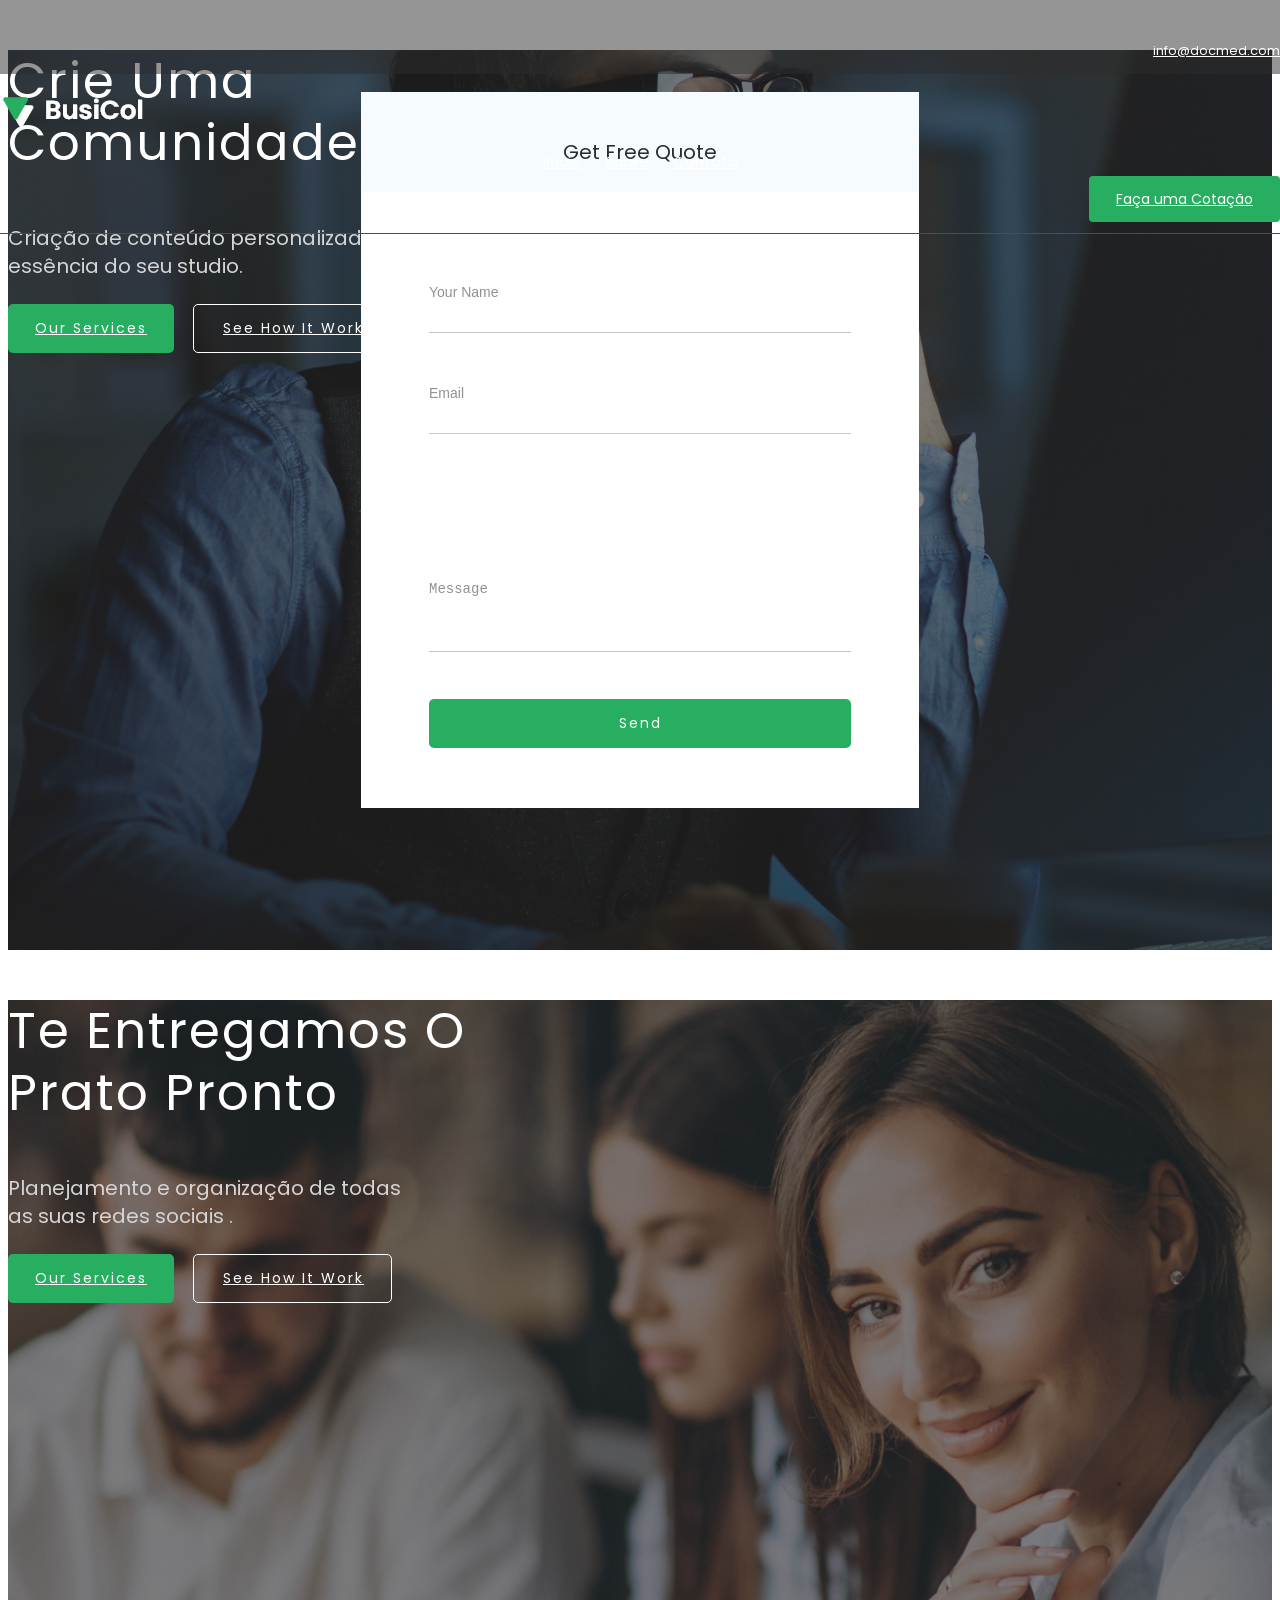
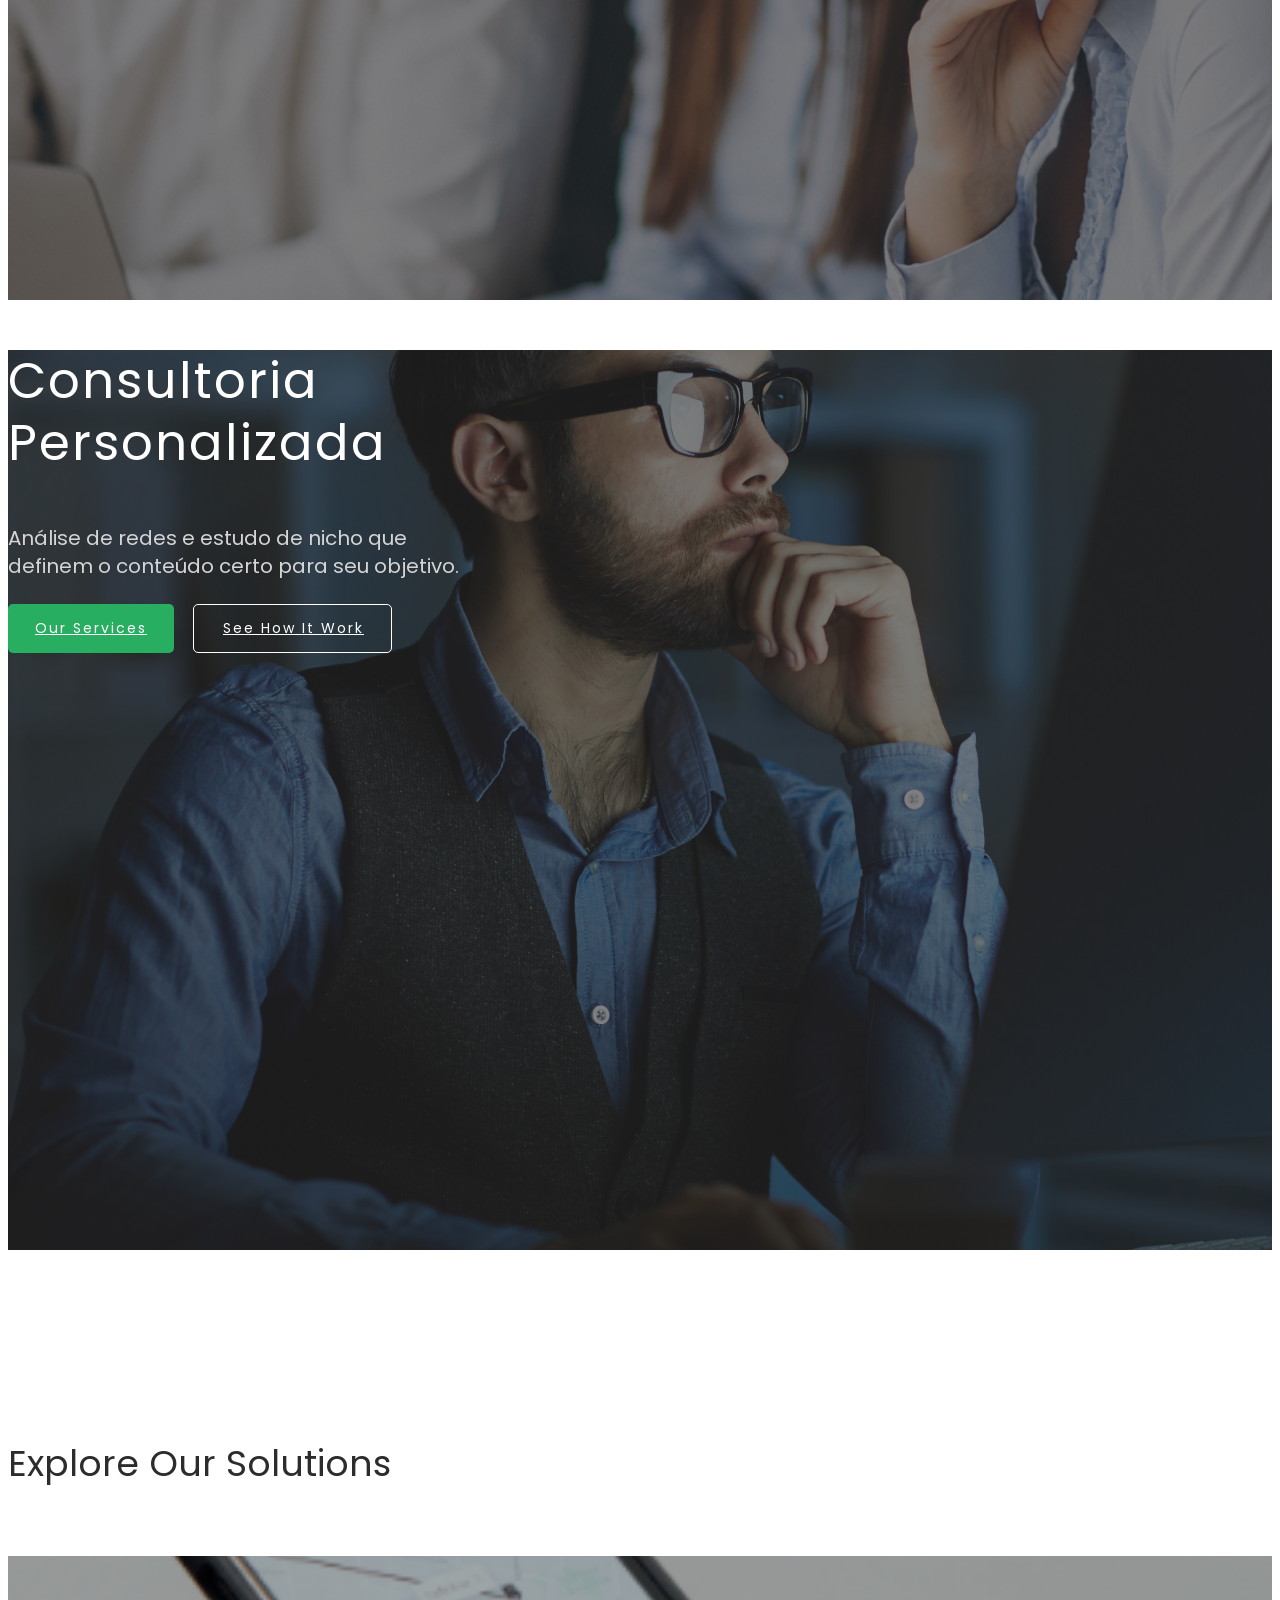
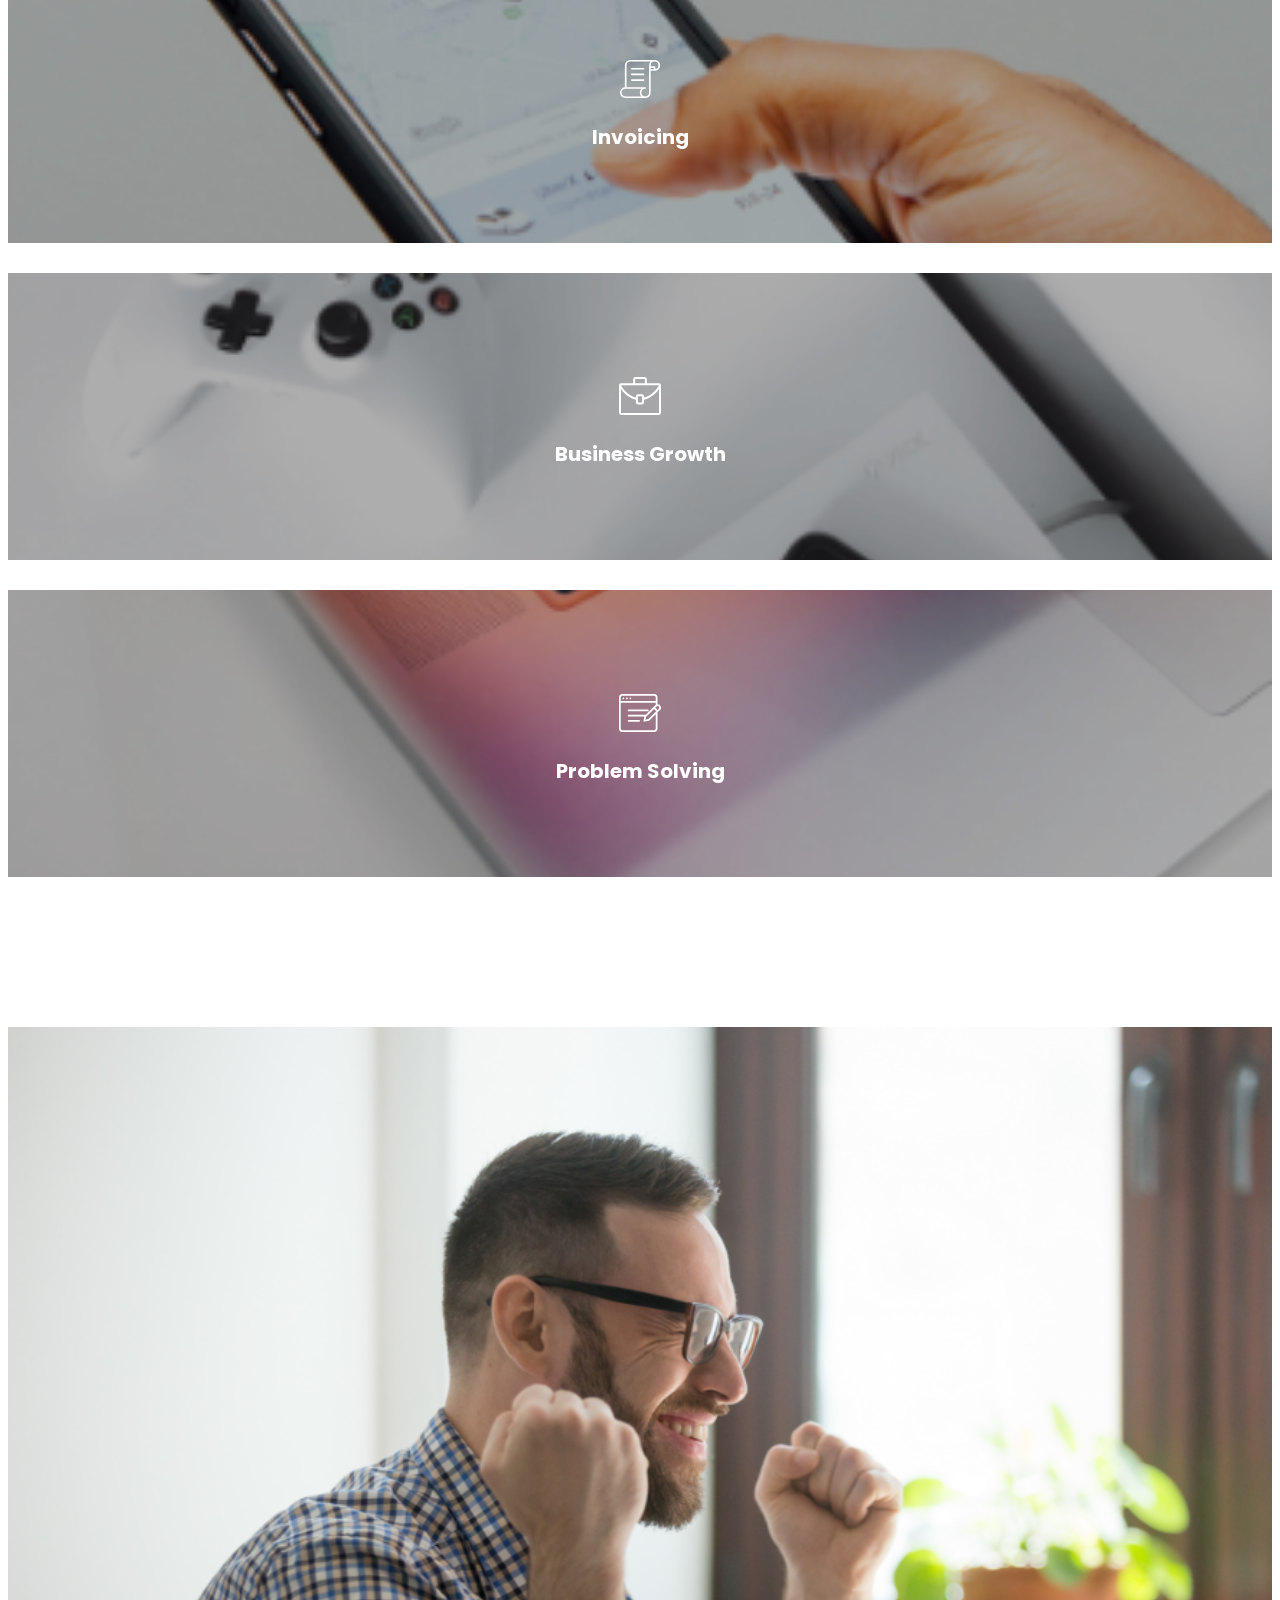
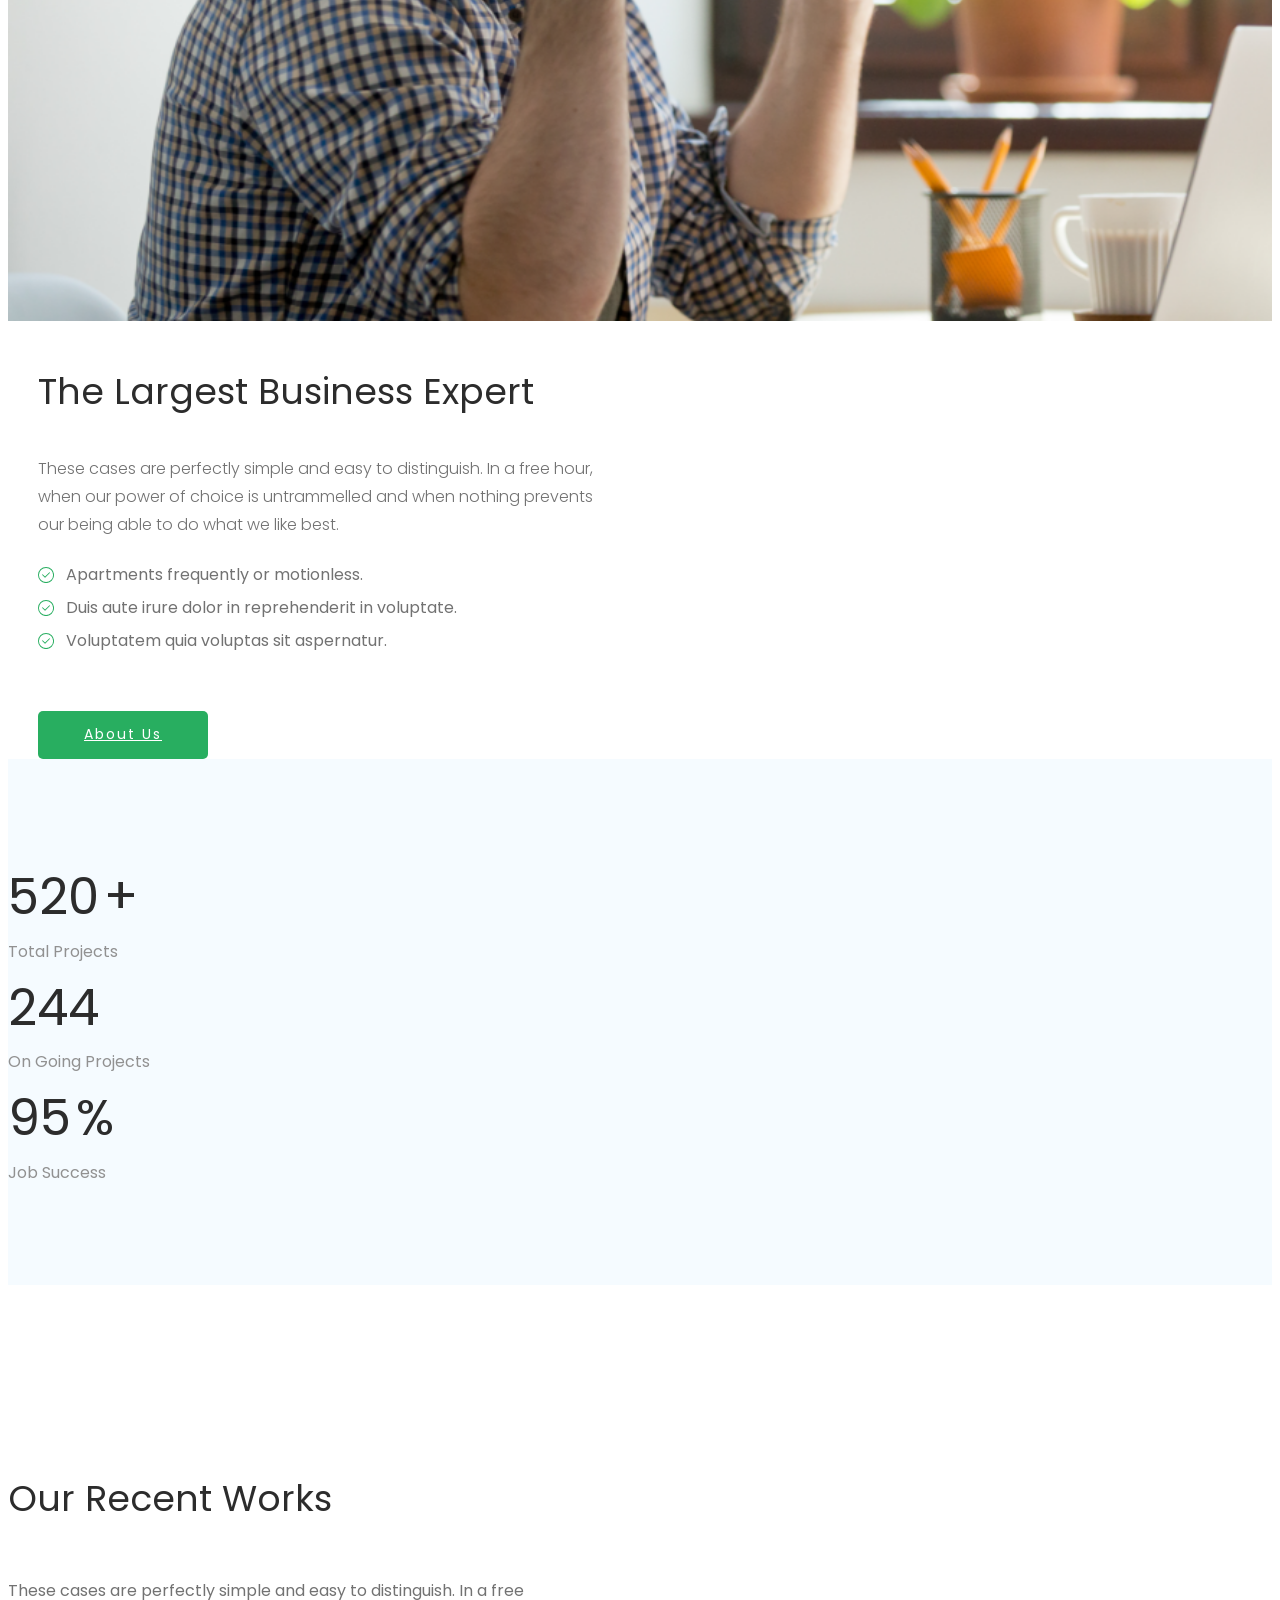
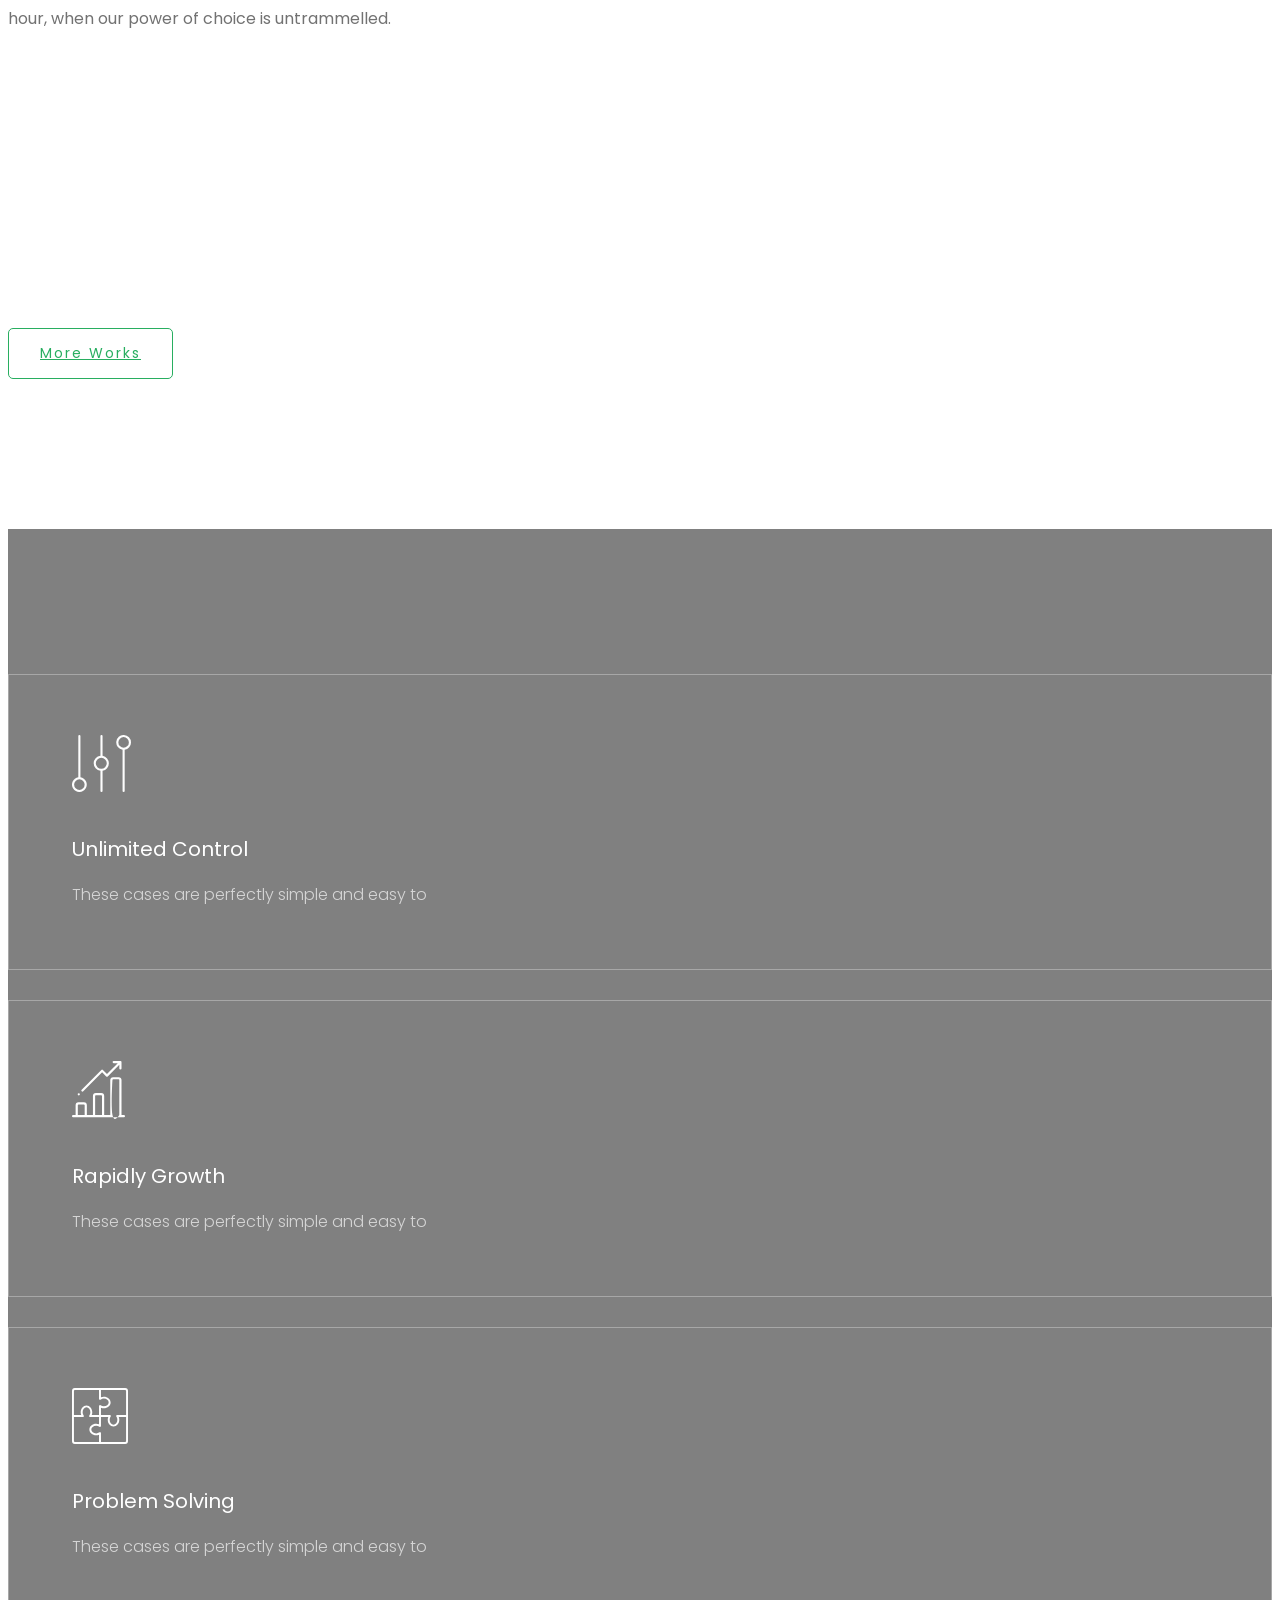
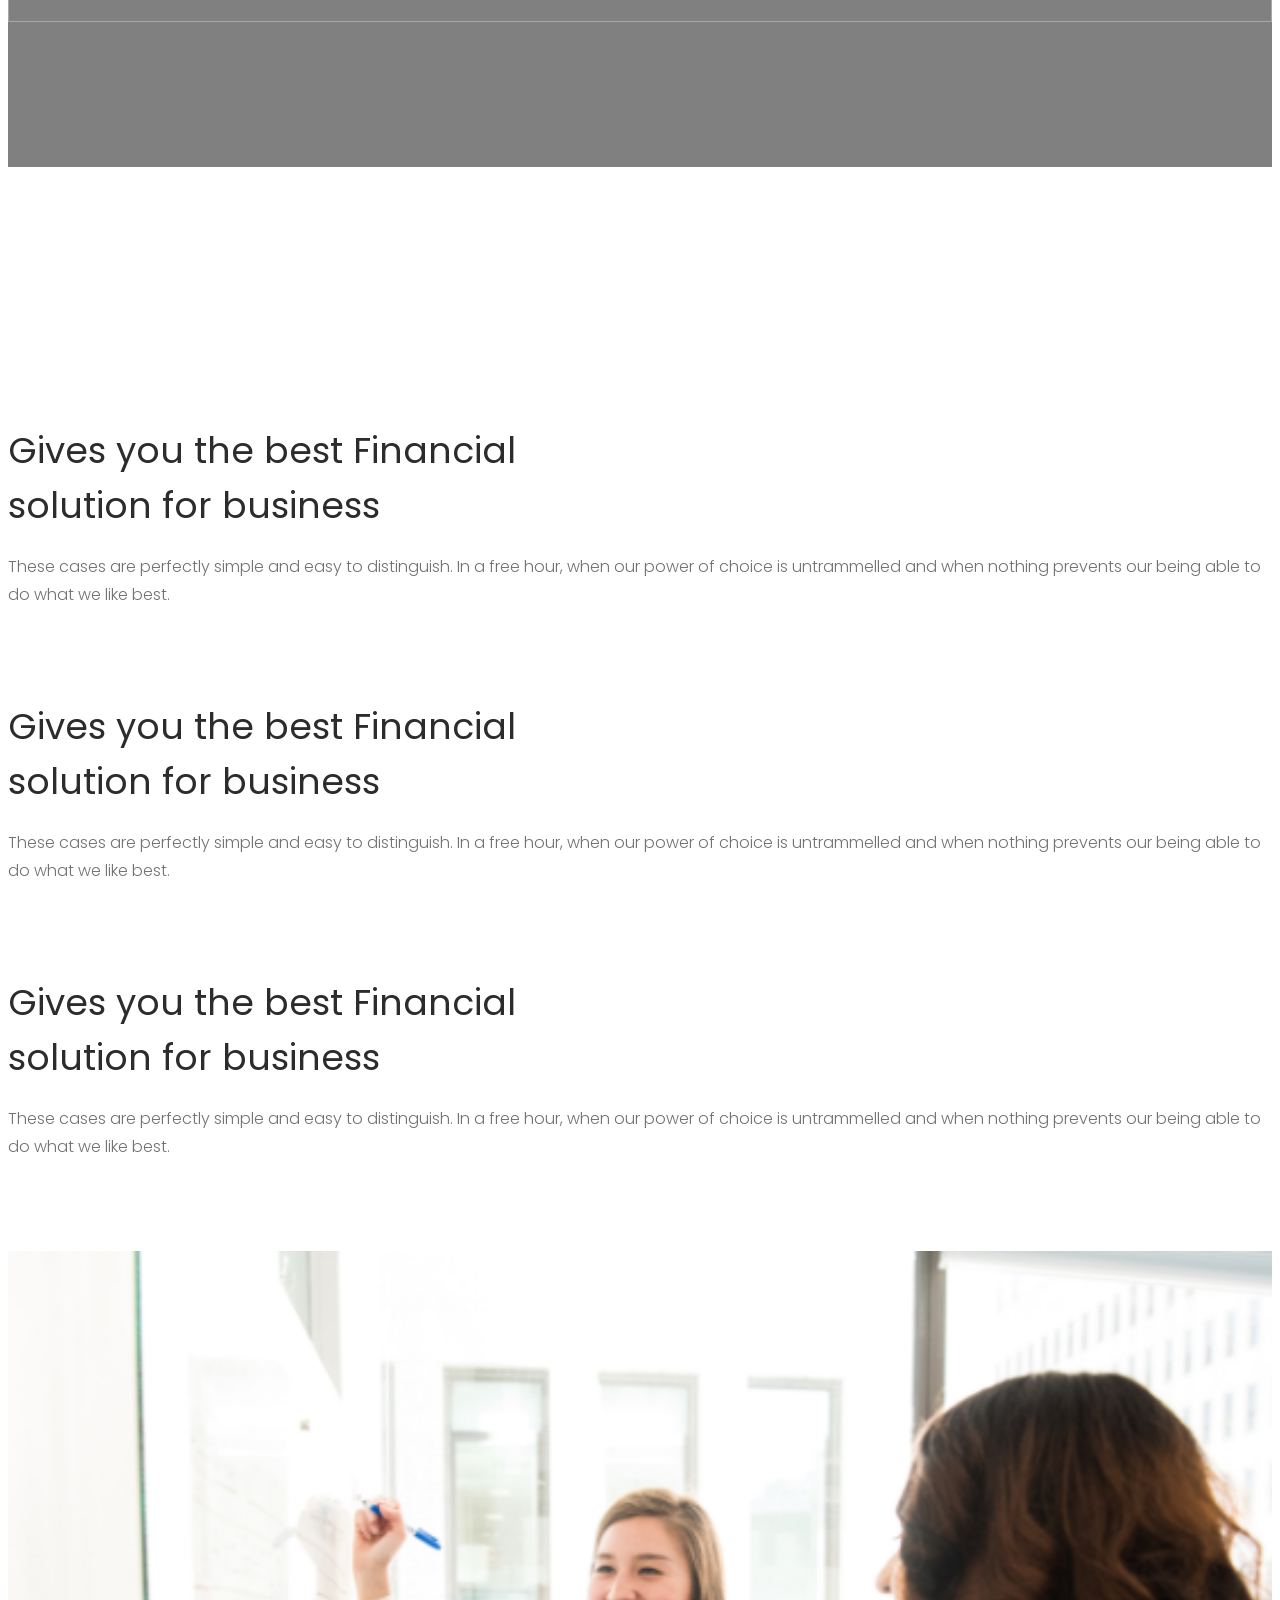
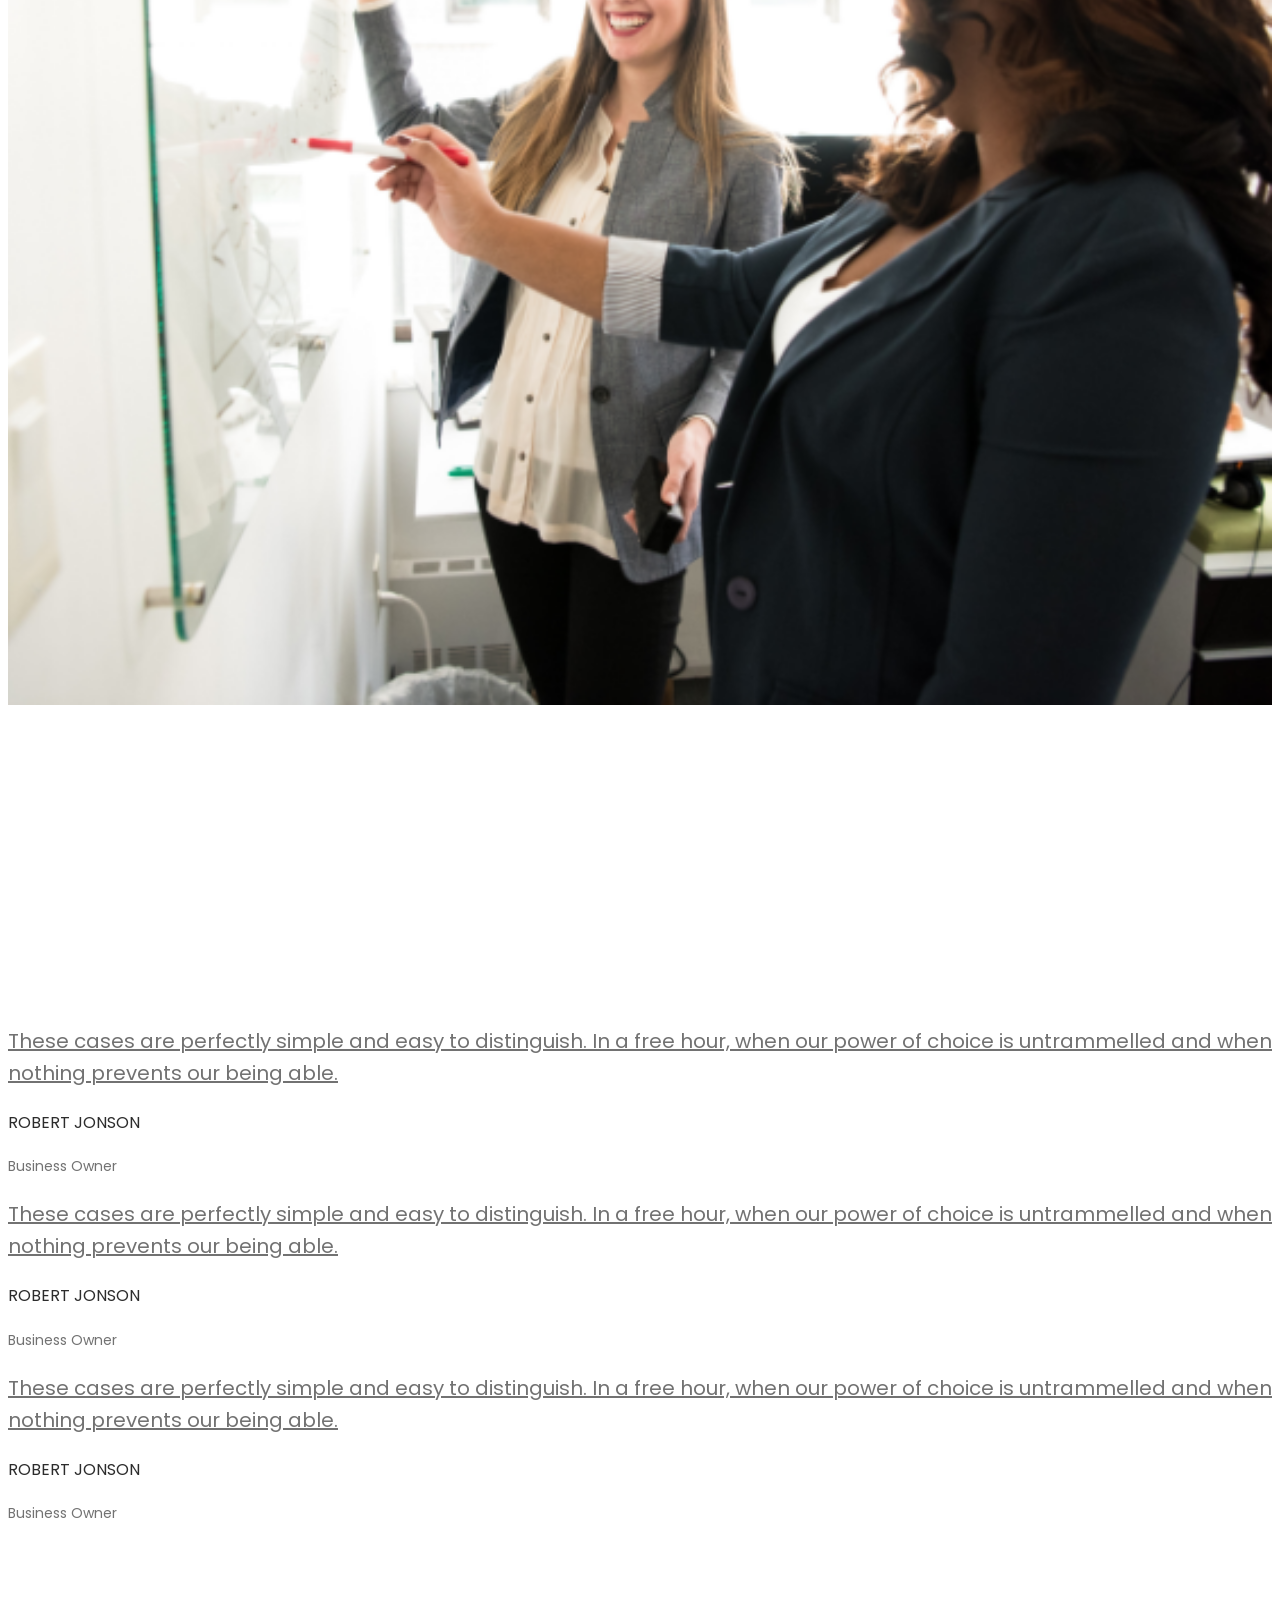
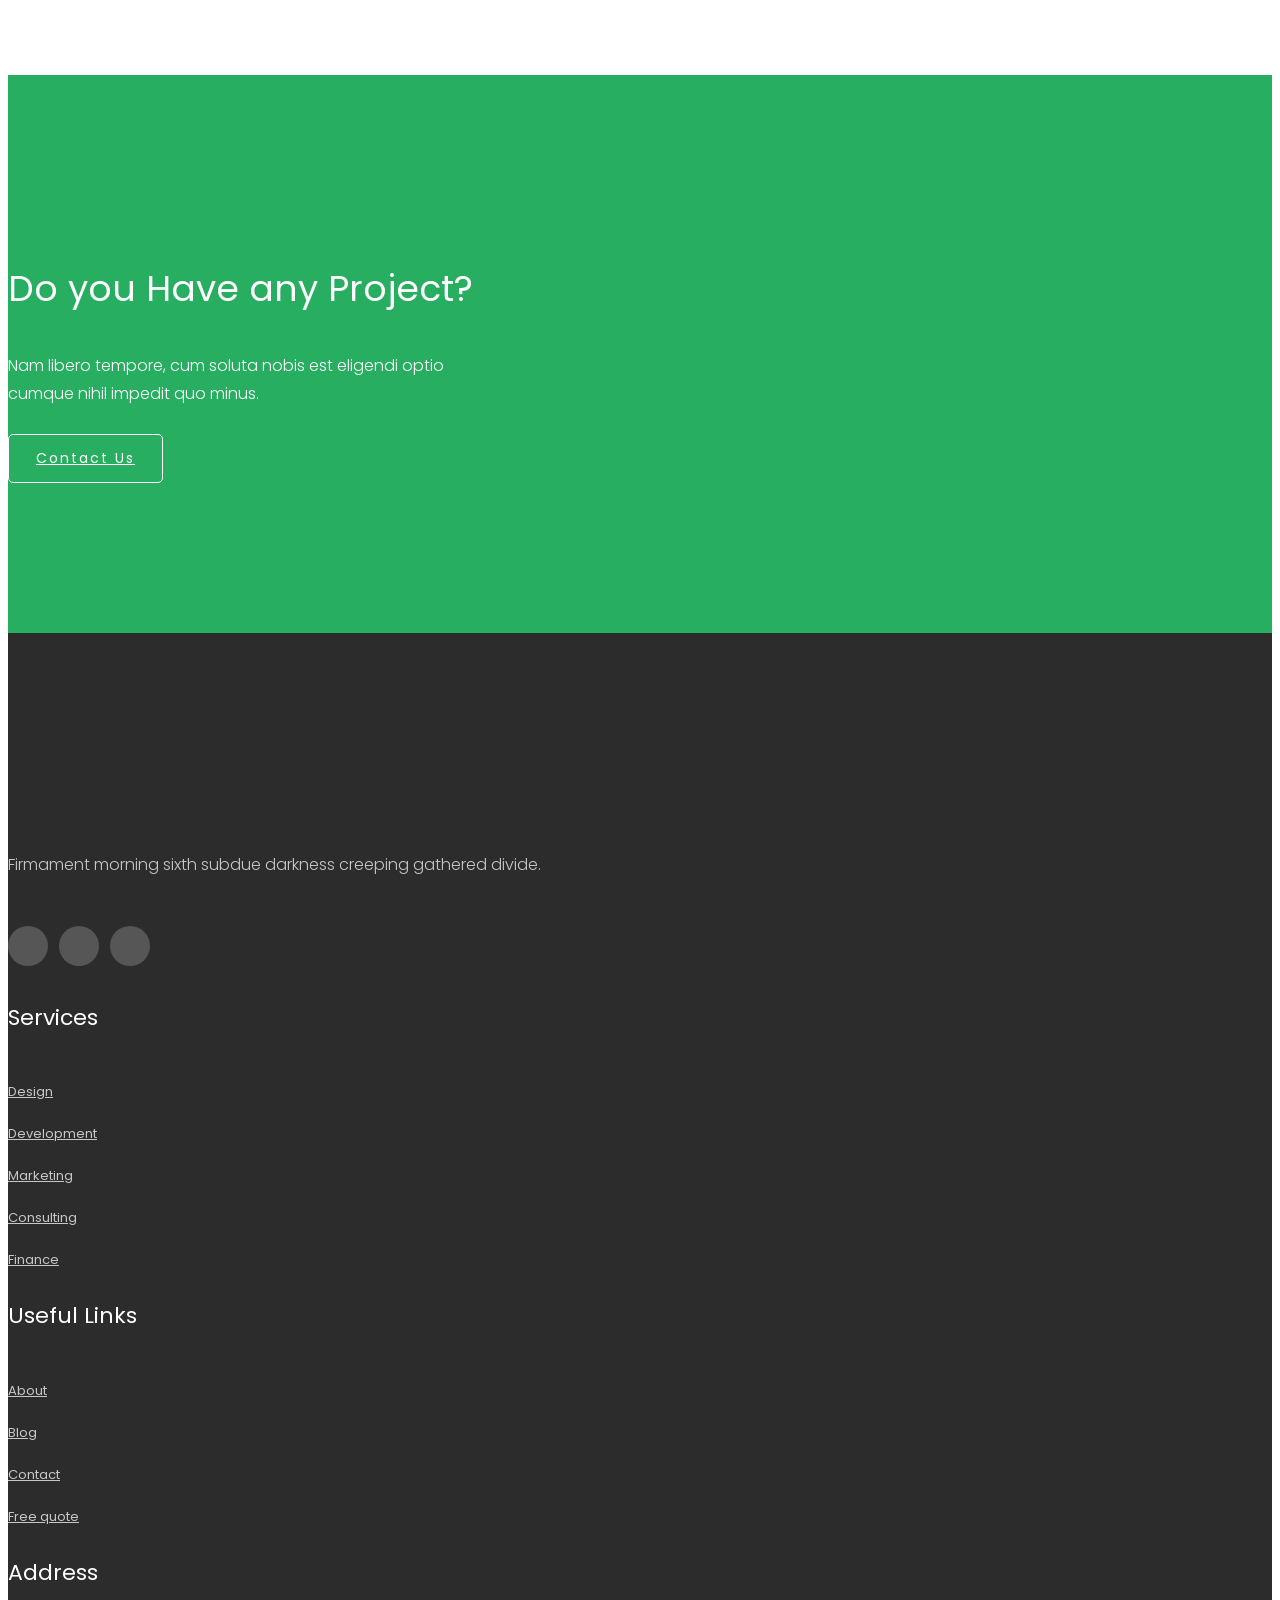
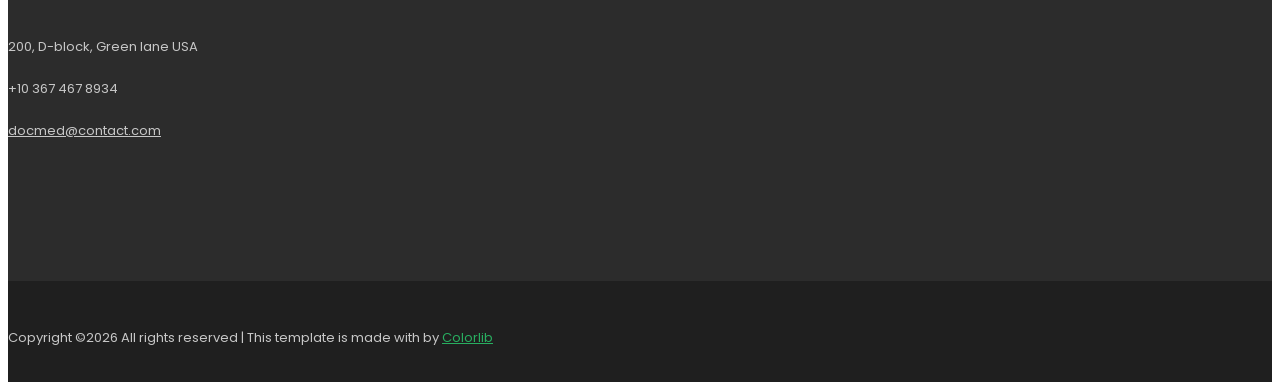
==== index.html @ 012963b3 "Add base template" ====
<!doctype html>
<html class="no-js" lang="zxx">

<head>
    <meta charset="utf-8">
    <meta http-equiv="x-ua-compatible" content="ie=edge">
    <title>Pan-A</title>
    <meta name="description" content="">
    <meta name="viewport" content="width=device-width, initial-scale=1">

    <!-- <link rel="manifest" href="site.webmanifest"> -->
    <link rel="shortcut icon" type="image/x-icon" href="img/favicon.png">
    <!-- Place favicon.ico in the root directory -->

    <!-- CSS here -->
    <link rel="stylesheet" href="css/bootstrap.min.css">
    <link rel="stylesheet" href="css/owl.carousel.min.css">
    <link rel="stylesheet" href="css/magnific-popup.css">
    <link rel="stylesheet" href="css/font-awesome.min.css">
    <link rel="stylesheet" href="css/themify-icons.css">
    <link rel="stylesheet" href="css/nice-select.css">
    <link rel="stylesheet" href="css/flaticon.css">
    <link rel="stylesheet" href="css/gijgo.css">
    <link rel="stylesheet" href="css/animate.css">
    <link rel="stylesheet" href="css/slick.css">
    <link rel="stylesheet" href="css/slicknav.css">
    <link rel="stylesheet" href="css/style.css">
    <!-- <link rel="stylesheet" href="css/responsive.css"> -->
</head>

<body>
    <!--[if lte IE 9]>
            <p class="browserupgrade">You are using an <strong>outdated</strong> browser. Please <a href="https://browsehappy.com/">upgrade your browser</a> to improve your experience and security.</p>
        <![endif]-->

    <!-- header-start -->
    <header>
        <div class="header-area ">
            <div class="header-top_area d-none d-lg-block">
                <div class="container">
                    <div class="row">
                        <div class="col-xl-6 col-md-6 ">
                            <div class="social_media_links">
                                <a href="#">
                                    <i class="fa fa-linkedin"></i>
                                </a>
                                <!--
                                <a href="#">
                                    <i class="fa fa-facebook"></i>
                                </a>
                                <a href="#">
                                    <i class="fa fa-google-plus"></i>
                                </a>
                                -->
                            </div>
                        </div>
                        <div class="col-xl-6 col-md-6">
                            <div class="short_contact_list">
                                <ul>
                                    <li><a href="#"> <i class="fa fa-envelope"></i> info@docmed.com</a></li>
                                    <!--<li><a href="#"> <i class="fa fa-phone"></i> 1601-609 6780</a></li>-->
                                </ul>
                            </div>
                        </div>
                    </div>
                </div>
            </div>
            <div id="sticky-header" class="main-header-area">
                <div class="container">
                    <div class="header_bottom_border">
                        <div class="row align-items-center">
                            <div class="col-xl-3 col-lg-2">
                                <div class="logo">
                                    <a href="index.html">
                                        <img src="img/logo.png" alt="">
                                    </a>
                                </div>
                            </div>
                            <div class="col-xl-6 col-lg-7">
                                <div class="main-menu  d-none d-lg-block">
                                    <nav>
                                        <ul id="navigation">
                                            <li><a class="active" href="index.html">Início</a></li>
                                            <!--<li><a href="about.html">about</a></li>-->
                                            <li><a href="#">Sobre <i class="ti-angle-down"></i></a>
                                                <ul class="submenu">
                                                    <li><a href="about.html">Serviços</a></li>
                                                    <li><a href="about.html">Parceiros</a></li>
                                                </ul>
                                            </li>
                                            <!--
                                            <li><a href="service.html">Services</a></li>
                                            <li><a href="#">blog <i class="ti-angle-down"></i></a>
                                                <ul class="submenu">
                                                    <li><a href="blog.html">blog</a></li>
                                                    <li><a href="single-blog.html">single-blog</a></li>
                                                </ul>
                                            </li>
                                            <li><a href="#">pages <i class="ti-angle-down"></i></a>
                                                <ul class="submenu">
                                                     <li><a href="elements.html">elements</a></li>
                                                    <li><a href="Portfolio.html">Portfolio</a></li>
                                                    <li><a href="portfolio_details.html">Portfolio details</a></li>
                                                </ul>
                                            </li>
                                            -->
                                            <li><a href="contact.html">Contato</a></li>
                                        </ul>
                                    </nav>
                                </div>
                            </div>
                            <div class="col-xl-3 col-lg-3 d-none d-lg-block">
                                <div class="Appointment">
                                    <!--
                                    <div class="search_button">
                                        <a href="#">
                                            <i class="ti-search"></i>
                                        </a>
                                    </div>
                                    -->
                                    <div class="book_btn d-none d-lg-block">
                                        <a class="popup-with-form" href="#test-form">Faça uma Cotação</a>
                                    </div>
                                </div>
                            </div>
                            <div class="col-12">
                                <div class="mobile_menu d-block d-lg-none"></div>
                            </div>
                        </div>
                    </div>

                </div>
            </div>
        </div>
    </header>
    <!-- header-end -->

    <!-- slider_area_start -->
    <div class="slider_area">
        <div class="slider_active owl-carousel">
            <div class="single_slider  d-flex align-items-center slider_bg_2 overlay2">
                <div class="container">
                    <div class="row">
                        <div class="col-xl-12">
                            <div class="slider_text ">
                                <h3> Crie uma <br>
                                    <bold> Comunidade </bold> </h3>
                                <p>Criação de conteúdo personalizada que reflete a <br>
                                    essência do seu studio.</p>
                                <div class="video_service_btn">
                                    <a href="#" class="boxed-btn3">Our Services</a>
                                    <a href="#" class="boxed-btn3-white"> <i class="fa fa-play"></i>
                                        See How it Work</a>
                                </div>
                            </div>
                        </div>
                    </div>
                </div>
            </div>
            <div class="single_slider  d-flex align-items-center slider_bg_1 overlay2">
                <div class="container">
                    <div class="row">
                        <div class="col-xl-12">
                            <div class="slider_text ">
                                <h3> Te entregamos o <br>
                                    <bold>prato pronto</bold></h3>
                                <p>Planejamento e organização de todas <br>
                                    as suas redes sociais .</p>
                                <div class="video_service_btn">
                                    <a href="#" class="boxed-btn3">Our Services</a>
                                    <a href="#" class="boxed-btn3-white"> <i class="fa fa-play"></i>
                                        See How it Work</a>
                                </div>

                            </div>
                        </div>
                    </div>
                </div>
            </div>
            <div class="single_slider  d-flex align-items-center slider_bg_2 overlay2">
                <div class="container">
                    <div class="row">
                        <div class="col-xl-12">
                            <div class="slider_text ">
                                <h3> Consultoria <br>
                                    Personalizada </h3>
                                <p>Análise de redes e estudo de nicho que <br>
                                    definem o conteúdo certo para seu objetivo.</p>
                                <div class="video_service_btn">
                                    <a href="#" class="boxed-btn3">Our Services</a>
                                    <a href="#" class="boxed-btn3-white"> <i class="fa fa-play"></i>
                                        See How it Work</a>
                                </div>
                            </div>
                        </div>
                    </div>
                </div>
            </div>
        </div>
    </div>
    <!-- slider_area_end -->

    <!-- service_area_start -->
    <div class="service_area">
        <div class="container">
            <div class="row">
                <div class="col-xl-12">
                    <div class="section_title text-center mb-50">
                        <h3>Explore Our Solutions</h3>
                    </div>
                </div>
            </div>
            <div class="row">
                <div class="col-xl-4 col-md-4">
                    <div class="single_service service_bg_1">
                        <div class="service_hover">
                            <img src="img/svg_icon/legal-paper.svg" alt="">
                            <h3>Invoicing</h3>
                            <div class="hover_content">
                                <div class="hover_content_inner">
                                    <h4>Invoicing</h4>
                                    <p>These cases are perfectly simple and easy to distinguish. In a free hour power.</p>
                                </div>
                            </div>
                        </div>
                    </div>
                </div>
                <div class="col-xl-4 col-md-4">
                    <div class="single_service service_bg_2">
                        <div class="service_hover">
                            <img src="img/svg_icon/case.svg" alt="">
                            <h3>Business Growth</h3>
                            <div class="hover_content">
                                    <div class="hover_content_inner">
                                        <h4>Business Growth</h4>
                                        <p>These cases are perfectly simple and easy to distinguish. In a free hour power.</p>
                                    </div>
                                </div>
                        </div>
                    </div>
                </div>
                <div class="col-xl-4 col-md-4">
                    <div class="single_service service_bg_3">
                        <div class="service_hover">
                            <img src="img/svg_icon/survey.svg" alt="">
                            <h3>Problem Solving</h3>
                            <div class="hover_content">
                                    <div class="hover_content_inner">
                                        <h4>Problem Solving</h4>
                                        <p>These cases are perfectly simple and easy to distinguish. In a free hour power.</p>
                                    </div>
                                </div>
                        </div>
                    </div>
                </div>
            </div>
        </div>
    </div>
    <!-- service_area_end -->

    <!-- about  -->
    <div class="about_area ">
        <div class="container-fluid p-0">
            <div class="row no-gutters align-items-center">
                <div class="col-xl-6 col-lg-6">
                    <div class="about_image">
                        <img src="img/about/about.png" alt="">
                    </div>
                </div>
                <div class="col-xl-6 col-lg-6">
                    <div class="about_info">
                        <h3>The Largest Business Expert</h3>
                        <p>These cases are perfectly simple and easy to distinguish. In a free hour, <br> when our power of choice is untrammelled and when nothing prevents <br> our being able to do what we like best.</p>
                        <ul>
                            <li> Apartments frequently or motionless. </li>
                            <li> Duis aute irure dolor in reprehenderit in voluptate. </li>
                            <li> Voluptatem quia voluptas sit aspernatur.</li>
                        </ul>

                        <div class="about_btn">
                            <a class="boxed-btn3" href="#">About Us</a>
                        </div>
                    </div>
                </div>
            </div>
        </div>
    </div>
    <!--/ about  -->

    <!-- counter  -->
    <div class="counter_area">
        <div class="container">
            <div class="row">
                <div class="col-xl-4 col-md-4">
                    <div class="single_counter text-center">
                        <h3> <span class="counter" >520</span> <span>+</span> </h3>
                        <span>Total Projects</span>
                    </div>
                </div>
                <div class="col-xl-4 col-md-4">
                    <div class="single_counter text-center">
                        <h3> <span class="counter" >244</span>  </h3>
                        <span>On Going Projects</span>
                    </div>
                </div>
                <div class="col-xl-4 col-md-4">
                    <div class="single_counter text-center">
                        <h3> <span class="counter" >95</span> <span>%</span> </h3>
                        <span>Job Success</span>
                    </div>
                </div>
            </div>
        </div>
    </div>
    <!--/ counter  -->


    <!-- gallery -->
    <div class="gallery_area">
        <div class="container">
            <div class="row">
                <div class="col-xl-12">
                        <div class="section_title text-center mb-50">
                                <h3>Our Recent Works</h3>
                                <p>These cases are perfectly simple and easy to distinguish. In a free <br> hour, when our power of choice is untrammelled.</p>
                            </div>
                </div>
            </div>
            
            <div class="row grid">
                    <div class="col-xl-4 col-lg-6 grid-item cat1 col-md-6">
                        <div class="single-gallery mb-20">
                                <div class="portfolio-img">
                                        <img src="img/gallery/1.png" alt="">
                                </div>
                                <div class="gallery_hover">
                                    <a  href="portfolio_details.html" class="hover_inner">
                                            <h3>Product Branding</h3>
                                            <span>Branding</span>
                                    </a>
                                </div>
                        </div>
                    </div>
                    <div class="col-xl-4 col-lg-6 grid-item cat3 cat4 col-md-6">
                        <div class="single-gallery mb-20">
                                <div class="portfolio-img">
                                        <img src="img/gallery/2.png" alt="">
                                </div>
                                <div class="gallery_hover">
                                    <a  href="portfolio_details.html" class="hover_inner">
                                            <h3>Product Branding</h3>
                                            <span>Branding</span>
                                    </a>
                                </div>
                        </div>
                    </div>
                    <div class="col-xl-4 col-lg-6 grid-item cat4 col-md-6">
                        <div class="single-gallery mb-20">
                                <div class="portfolio-img">
                                        <img src="img/gallery/3.png" alt="">
                                </div>
                                <div class="gallery_hover">
                                    <a  href="portfolio_details.html" class="hover_inner">
                                            <h3>Product Branding</h3>
                                            <span>Branding</span>
                                    </a>
                                </div>
                        </div>
                    </div>
                    <div class="col-xl-8 col-lg-6 grid-item cat2 col-md-6">
                        <div class="single-gallery mb-20">
                            <div class="portfolio-img">
                                    <img src="img/gallery/4.png" alt="">
                            </div>
                            <div class="gallery_hover">
                                <a  href="portfolio_details.html" class="hover_inner">
                                            <h3>Product Branding</h3>
                                            <span>Branding</span>
                                    </a>
                                </div>
                        </div>
                    </div>
                    <div class="col-xl-4 col-lg-6 grid-item cat2 col-md-6">
                        <div class="single-gallery mb-20">
                            <div class="portfolio-img">
                                    <img src="img/gallery/5.png" alt="">
                            </div>
                            <div class="gallery_hover">
                                <a  href="portfolio_details.html" class="hover_inner">
                                        <h3>Product Branding</h3>
                                        <span>Branding</span>
                                </a>
                            </div>
                        </div>
                    </div>
                </div>
                <div class="row">
                    <div class="col-xl-12">
                        <div class="More_Works_btn text-center">
                            <a class="boxed-btn3-green-2" href="#">More Works</a>
                        </div>
                    </div>
                </div>
        </div>
    </div>
    <!--/ gallery -->

    <!-- about wrap  -->
    <div class="about_wrap_area about_bg_1">
        <div class="container">
            <div class="row">
                <div class="col-xl-4 col-md-6 col-lg-4">
                    <div class="single_service_wrap text-center">
                        <img src="img/svg_icon/controls.svg" alt="">
                        <h3>Unlimited Control</h3>
                        <p>These cases are perfectly simple and easy to </p>
                    </div>
                </div>
                <div class="col-xl-4 col-md-6 col-lg-4">
                    <div class="single_service_wrap text-center">
                        <img src="img/svg_icon/bar-chart.svg" alt="">
                        <h3>Rapidly Growth</h3>
                        <p>These cases are perfectly simple and easy to </p>
                    </div>
                </div>
                <div class="col-xl-4 col-md-6 col-lg-4">
                    <div class="single_service_wrap text-center">
                        <img src="img/svg_icon/puzzle.svg" alt="">
                        <h3>Problem Solving</h3>
                        <p>These cases are perfectly simple and easy to </p>
                    </div>
                </div>
            </div>
        </div>
    </div>
    <!--/ about wrap  -->


    <!-- financial_solution -->
    <div class="financial_solution_area">
        <div class="container">
            <div class="row">
                <div class="col-xl-6 col-lg-6">
                    <div class="financial_active owl-carousel">
                        <div class="single_finalcial_wrap">
                            <h3>Gives you the best Financial <br>
                                    solution for business</h3>
                                    <p>These cases are perfectly simple and easy to distinguish. In a free hour, when our power of choice is untrammelled and when nothing prevents our being able to do what we like best.</p>
                        </div>
                        <div class="single_finalcial_wrap">
                            <h3>Gives you the best Financial <br>
                                    solution for business</h3>
                                    <p>These cases are perfectly simple and easy to distinguish. In a free hour, when our power of choice is untrammelled and when nothing prevents our being able to do what we like best.</p>
                        </div>
                        <div class="single_finalcial_wrap">
                            <h3>Gives you the best Financial <br>
                                    solution for business</h3>
                                    <p>These cases are perfectly simple and easy to distinguish. In a free hour, when our power of choice is untrammelled and when nothing prevents our being able to do what we like best.</p>
                        </div>
                    </div>
                </div>
                <div class="col-xl-6 col-lg-6">
                    <div class="finance_thumb">
                        <img src="img/about/finance.png" alt="">
                    </div>
                </div>
            </div>
        </div>
    </div>
    <!--/ financial_solution -->

    <div class="testmonial_area">
        <div class="container">
            <div class="row">
                <div class="col-xl-10 offset-xl-1">
                        <div class="testmonial_active2 owl-carousel">
                            <div  class="single_slider text-center" data-dot='<img src="img/testmonial/1.png" alt="#" ' >
                                    <p>These cases are perfectly simple and easy to distinguish. In a free hour, when our power of choice is untrammelled and when nothing prevents our being able.</p>
                                    <div class="author_name text-center">
                                        <h4>Robert Jonson</h4>
                                        <span> Business Owner</span>
                                    </div>
                                </div>
                            <div  class="single_slider text-center" data-dot='<img src="img/testmonial/1.png" alt="#" ' >
                                    <p>These cases are perfectly simple and easy to distinguish. In a free hour, when our power of choice is untrammelled and when nothing prevents our being able.</p>
                                    <div class="author_name text-center">
                                        <h4>Robert Jonson</h4>
                                        <span> Business Owner</span>
                                    </div>
                                </div>
                            <div  class="single_slider text-center" data-dot='<img src="img/testmonial/1.png" alt="#" ' >
                                    <p>These cases are perfectly simple and easy to distinguish. In a free hour, when our power of choice is untrammelled and when nothing prevents our being able.</p>
                                    <div class="author_name text-center">
                                        <h4>Robert Jonson</h4>
                                        <span> Business Owner</span>
                                    </div>
                                </div>
                        </div>
                        
                </div>
            </div>
        </div>
    </div>

    <!-- project  -->
    <div class="project_area">
        <div class="container">
            <div class="row">
                <div class="col-xl-12">
                    <div class="project_info text-center">
                        <h3>Do you Have any Project?</h3>
                        <p>Nam libero tempore, cum soluta nobis est eligendi optio <br>
                                cumque nihil impedit quo minus.</p>
                        <a href="#" class="boxed-btn3-white">Contact Us</a>
                    </div>
                </div>
            </div>
        </div>
    </div>
    <!--/ project  -->

    <!-- footer start -->
    <footer class="footer">
        <div class="footer_top">
            <div class="container">
                <div class="row">
                    <div class="col-xl-4 col-md-6 col-lg-4">
                        <div class="footer_widget">
                            <div class="footer_logo">
                                <a href="#">
                                    <img src="img/footer_logo.png" alt="">
                                </a>
                            </div>
                            <p>
                                Firmament morning sixth subdue darkness
                                creeping gathered divide.
                            </p>
                            <div class="socail_links">
                                <ul>
                                    <li>
                                        <a href="#">
                                            <i class="ti-facebook"></i>
                                        </a>
                                    </li>
                                    <li>
                                        <a href="#">
                                            <i class="ti-twitter-alt"></i>
                                        </a>
                                    </li>
                                    <li>
                                        <a href="#">
                                            <i class="fa fa-instagram"></i>
                                        </a>
                                    </li>
                                </ul>
                            </div>

                        </div>
                    </div>
                    <div class="col-xl-2 offset-xl-1 col-md-6 col-lg-3">
                        <div class="footer_widget">
                            <h3 class="footer_title">
                                    Services
                            </h3>
                            <ul>
                                <li><a href="#">Design</a></li>
                                <li><a href="#">Development</a></li>
                                <li><a href="#">Marketing</a></li>
                                <li><a href="#">Consulting</a></li>
                                <li><a href="#">Finance</a></li>
                            </ul>

                        </div>
                    </div>
                    <div class="col-xl-2 col-md-6 col-lg-2">
                        <div class="footer_widget">
                            <h3 class="footer_title">
                                    Useful Links
                            </h3>
                            <ul>
                                <li><a href="#">About</a></li>
                                <li><a href="#">Blog</a></li>
                                <li><a href="#"> Contact</a></li>
                                <li><a href="#"> Free quote</a></li>
                            </ul>
                        </div>
                    </div>
                    <div class="col-xl-3 col-md-6 col-lg-3">
                        <div class="footer_widget">
                            <h3 class="footer_title">
                                Address
                            </h3>
                            <ul>
                                    <li>200, D-block, Green lane USA</li>
                                    <li>+10 367 467 8934</li>
                                    <li><a href="#"> docmed@contact.com</a></li>
                                </ul>
                        </div>
                    </div>
                </div>
            </div>
        </div>
        <div class="copy-right_text">
            <div class="container">
                <div class="footer_border"></div>
                <div class="row">
                    <div class="col-xl-12">
                        <p class="copy_right text-center">
                            <!-- Link back to Colorlib can't be removed. Template is licensed under CC BY 3.0. -->
Copyright &copy;<script>document.write(new Date().getFullYear());</script> All rights reserved | This template is made with <i class="fa fa-heart-o" aria-hidden="true"></i> by <a href="https://colorlib.com" target="_blank">Colorlib</a>
<!-- Link back to Colorlib can't be removed. Template is licensed under CC BY 3.0. -->
                        </p>
                    </div>
                </div>
            </div>
        </div>
    </footer>
    <!--/ footer end  -->

    <!-- link that opens popup -->

    <!-- form itself end-->
    <form id="test-form" class="white-popup-block mfp-hide">
        <div class="popup_box ">
            <div class="popup_inner">
                <div class="popup_header">
                    <h3>Get Free Quote</h3>
                </div>
                <div class="custom_form">
                        <div class="row">
                                <div class="col-xl-12">
                                    <input type="text" placeholder="Your Name">
                                </div>
                                <div class="col-xl-12">
                                    <input type="email" placeholder="Email">
                                </div>
                                <div class="col-xl-12">
                                    <textarea name="" id="" cols="30" rows="10" placeholder="Message"></textarea>
                                </div>
                                <div class="col-xl-12">
                                    <button type="submit" class="boxed-btn3">Send</button>
                                </div>
                            </div>
                </div>
            </div>
        </div>
    </form>
    <!-- form itself end -->

    <!-- JS here -->
    <script src="js/vendor/modernizr-3.5.0.min.js"></script>
    <script src="js/vendor/jquery-1.12.4.min.js"></script>
    <script src="js/popper.min.js"></script>
    <script src="js/bootstrap.min.js"></script>
    <script src="js/owl.carousel.min.js"></script>
    <script src="js/isotope.pkgd.min.js"></script>
    <script src="js/ajax-form.js"></script>
    <script src="js/waypoints.min.js"></script>
    <script src="js/jquery.counterup.min.js"></script>
    <script src="js/imagesloaded.pkgd.min.js"></script>
    <script src="js/scrollIt.js"></script>
    <script src="js/jquery.scrollUp.min.js"></script>
    <script src="js/wow.min.js"></script>
    <script src="js/nice-select.min.js"></script>
    <script src="js/jquery.slicknav.min.js"></script>
    <script src="js/jquery.magnific-popup.min.js"></script>
    <script src="js/plugins.js"></script>
    <script src="js/gijgo.min.js"></script>
    <script src="js/slick.min.js"></script>
    <!--contact js-->
    <script src="js/contact.js"></script>
    <script src="js/jquery.ajaxchimp.min.js"></script>
    <script src="js/jquery.form.js"></script>
    <script src="js/jquery.validate.min.js"></script>
    <script src="js/mail-script.js"></script>

    <script src="js/main.js"></script>
</body>

</html>
---- css/style.css ----
@import url("https://fonts.googleapis.com/css?family=Poppins:200,200i,300,300i,400,400i,500,500i,600,600i,700&display=swap");
@import url("https://fonts.googleapis.com/css?family=Poppins:200,200i,300,300i,400,400i,500,500i,600,600i,700&display=swap");
/* line 1, ../../Arafath/CL/CL October/213. Business/HTML/scss/_extend.scss */
.flex-center-start {
  display: -webkit-box;
  display: -ms-flexbox;
  display: flex;
  -webkit-box-align: center;
  -ms-flex-align: center;
  align-items: center;
  -webkit-box-pack: start;
  -ms-flex-pack: start;
  justify-content: start;
}

/* Normal desktop :1200px. */
/* Normal desktop :992px. */
/* Tablet desktop :768px. */
/* small mobile :320px. */
/* Large Mobile :480px. */
/* 1. Theme default css */
/* line 5, ../../Arafath/CL/CL October/213. Business/HTML/scss/theme-default.scss */
body {
  font-family: "Poppins", sans-serif;
  font-weight: normal;
  font-style: normal;
}

/* line 12, ../../Arafath/CL/CL October/213. Business/HTML/scss/theme-default.scss */
.img {
  max-width: 100%;
  -webkit-transition: 0.3s;
  -moz-transition: 0.3s;
  -o-transition: 0.3s;
  transition: 0.3s;
}

/* line 16, ../../Arafath/CL/CL October/213. Business/HTML/scss/theme-default.scss */
a,
.button {
  -webkit-transition: 0.3s;
  -moz-transition: 0.3s;
  -o-transition: 0.3s;
  transition: 0.3s;
}

/* line 20, ../../Arafath/CL/CL October/213. Business/HTML/scss/theme-default.scss */
a:focus,
.button:focus, button:focus {
  text-decoration: none;
  outline: none;
}

/* line 25, ../../Arafath/CL/CL October/213. Business/HTML/scss/theme-default.scss */
a:focus {
  color: #fff;
  text-decoration: none;
}

/* line 29, ../../Arafath/CL/CL October/213. Business/HTML/scss/theme-default.scss */
a:focus,
a:hover,
.portfolio-cat a:hover,
.footer -menu li a:hover {
  text-decoration: none;
  color: #1F1F1F;
}

/* line 36, ../../Arafath/CL/CL October/213. Business/HTML/scss/theme-default.scss */
a,
button {
  color: #1F1F1F;
  outline: medium none;
}

/* line 41, ../../Arafath/CL/CL October/213. Business/HTML/scss/theme-default.scss */
h1, h2, h3, h4, h5 {
  font-family: "Poppins", sans-serif;
  color: #1F1F1F;
}

/* line 45, ../../Arafath/CL/CL October/213. Business/HTML/scss/theme-default.scss */
h1 a,
h2 a,
h3 a,
h4 a,
h5 a,
h6 a {
  color: inherit;
}

/* line 54, ../../Arafath/CL/CL October/213. Business/HTML/scss/theme-default.scss */
ul {
  margin: 0px;
  padding: 0px;
}

/* line 58, ../../Arafath/CL/CL October/213. Business/HTML/scss/theme-default.scss */
li {
  list-style: none;
}

/* line 61, ../../Arafath/CL/CL October/213. Business/HTML/scss/theme-default.scss */
p {
  font-size: 16px;
  font-weight: 300;
  line-height: 28px;
  color: #4D4D4D;
  margin-bottom: 13px;
  font-family: "Poppins", sans-serif;
}

/* line 70, ../../Arafath/CL/CL October/213. Business/HTML/scss/theme-default.scss */
label {
  color: #7e7e7e;
  cursor: pointer;
  font-size: 14px;
  font-weight: 400;
}

/* line 76, ../../Arafath/CL/CL October/213. Business/HTML/scss/theme-default.scss */
*::-moz-selection {
  background: #444;
  color: #fff;
  text-shadow: none;
}

/* line 81, ../../Arafath/CL/CL October/213. Business/HTML/scss/theme-default.scss */
::-moz-selection {
  background: #444;
  color: #fff;
  text-shadow: none;
}

/* line 86, ../../Arafath/CL/CL October/213. Business/HTML/scss/theme-default.scss */
::selection {
  background: #444;
  color: #fff;
  text-shadow: none;
}

/* line 91, ../../Arafath/CL/CL October/213. Business/HTML/scss/theme-default.scss */
*::-webkit-input-placeholder {
  color: #cccccc;
  font-size: 14px;
  opacity: 1;
}

/* line 96, ../../Arafath/CL/CL October/213. Business/HTML/scss/theme-default.scss */
*:-ms-input-placeholder {
  color: #cccccc;
  font-size: 14px;
  opacity: 1;
}

/* line 101, ../../Arafath/CL/CL October/213. Business/HTML/scss/theme-default.scss */
*::-ms-input-placeholder {
  color: #cccccc;
  font-size: 14px;
  opacity: 1;
}

/* line 106, ../../Arafath/CL/CL October/213. Business/HTML/scss/theme-default.scss */
*::placeholder {
  color: #cccccc;
  font-size: 14px;
  opacity: 1;
}

/* line 112, ../../Arafath/CL/CL October/213. Business/HTML/scss/theme-default.scss */
h3 {
  font-size: 24px;
}

/* line 116, ../../Arafath/CL/CL October/213. Business/HTML/scss/theme-default.scss */
.mb-65 {
  margin-bottom: 67px;
}

/* line 120, ../../Arafath/CL/CL October/213. Business/HTML/scss/theme-default.scss */
.black-bg {
  background: #020c26 !important;
}

/* line 124, ../../Arafath/CL/CL October/213. Business/HTML/scss/theme-default.scss */
.white-bg {
  background: #ffffff;
}

/* line 127, ../../Arafath/CL/CL October/213. Business/HTML/scss/theme-default.scss */
.gray-bg {
  background: #f5f5f5;
}

/* line 132, ../../Arafath/CL/CL October/213. Business/HTML/scss/theme-default.scss */
.bg-img-1 {
  background-image: url(../img/slider/slider-img-1.jpg);
}

/* line 135, ../../Arafath/CL/CL October/213. Business/HTML/scss/theme-default.scss */
.bg-img-2 {
  background-image: url(../img/background-img/bg-img-2.jpg);
}

/* line 138, ../../Arafath/CL/CL October/213. Business/HTML/scss/theme-default.scss */
.cta-bg-1 {
  background-image: url(../img/background-img/bg-img-3.jpg);
}

/* line 143, ../../Arafath/CL/CL October/213. Business/HTML/scss/theme-default.scss */
.overlay {
  position: relative;
  z-index: 0;
}

/* line 147, ../../Arafath/CL/CL October/213. Business/HTML/scss/theme-default.scss */
.overlay::before {
  position: absolute;
  content: "";
  background-color: #1f1f1f;
  top: 0;
  left: 0;
  width: 100%;
  height: 100%;
  z-index: -1;
  opacity: .5;
}

/* line 159, ../../Arafath/CL/CL October/213. Business/HTML/scss/theme-default.scss */
.overlay2 {
  position: relative;
  z-index: 0;
}

/* line 163, ../../Arafath/CL/CL October/213. Business/HTML/scss/theme-default.scss */
.overlay2::before {
  position: absolute;
  content: "";
  background-color: #2C2C2C;
  top: 0;
  left: 0;
  width: 100%;
  height: 100%;
  z-index: -1;
  opacity: 0.6;
}

/* line 175, ../../Arafath/CL/CL October/213. Business/HTML/scss/theme-default.scss */
.overlay_03 {
  position: relative;
  z-index: 0;
}

/* line 179, ../../Arafath/CL/CL October/213. Business/HTML/scss/theme-default.scss */
.overlay_03::before {
  position: absolute;
  width: 100%;
  height: 100%;
  left: 0;
  top: 0;
  background: #2C2C2C;
  opacity: .6;
  content: '';
  z-index: -1;
}

/* line 192, ../../Arafath/CL/CL October/213. Business/HTML/scss/theme-default.scss */
.bradcam_overlay {
  position: relative;
  z-index: 0;
}

/* line 196, ../../Arafath/CL/CL October/213. Business/HTML/scss/theme-default.scss */
.bradcam_overlay::before {
  position: absolute;
  content: "";
  /* Permalink - use to edit and share this gradient: https://colorzilla.com/gradient-editor/#5db2ff+0,7db9e8+100&1+24,0+96 */
  background: -moz-linear-gradient(left, #5db2ff 0%, #65b4f9 24%, rgba(124, 185, 233, 0) 96%, rgba(125, 185, 232, 0) 100%);
  /* FF3.6-15 */
  background: -webkit-linear-gradient(left, #5db2ff 0%, #65b4f9 24%, rgba(124, 185, 233, 0) 96%, rgba(125, 185, 232, 0) 100%);
  /* Chrome10-25,Safari5.1-6 */
  background: linear-gradient(to right, #5db2ff 0%, #65b4f9 24%, rgba(124, 185, 233, 0) 96%, rgba(125, 185, 232, 0) 100%);
  /* W3C, IE10+, FF16+, Chrome26+, Opera12+, Safari7+ */
  filter: progid:DXImageTransform.Microsoft.gradient( startColorstr='#5db2ff', endColorstr='#007db9e8',GradientType=1 );
  /* IE6-9 */
  top: 0;
  left: 0;
  width: 100%;
  height: 100%;
  z-index: -1;
  opacity: 1;
}

/* line 212, ../../Arafath/CL/CL October/213. Business/HTML/scss/theme-default.scss */
.section-padding {
  padding-top: 120px;
  padding-bottom: 120px;
}

/* line 216, ../../Arafath/CL/CL October/213. Business/HTML/scss/theme-default.scss */
.pt-120 {
  padding-top: 120px;
}

/* button style */
/* line 222, ../../Arafath/CL/CL October/213. Business/HTML/scss/theme-default.scss */
.owl-carousel .owl-nav div {
  background: transparent;
  height: 50px;
  left: 0px;
  position: absolute;
  text-align: center;
  top: 50%;
  -webkit-transform: translateY(-50%);
  -ms-transform: translateY(-50%);
  transform: translateY(-50%);
  -webkit-transition: all 0.3s ease 0s;
  -o-transition: all 0.3s ease 0s;
  transition: all 0.3s ease 0s;
  width: 50px;
  color: #fff;
  background-color: transparent;
  -webkit-border-radius: 50%;
  -moz-border-radius: 50%;
  border-radius: 50%;
  left: 50px;
  font-size: 15px;
  line-height: 50px;
  border: 1px solid #787878;
  left: 150px;
}

/* line 249, ../../Arafath/CL/CL October/213. Business/HTML/scss/theme-default.scss */
.owl-carousel .owl-nav div.owl-next {
  left: auto;
  right: 150px;
}

/* line 254, ../../Arafath/CL/CL October/213. Business/HTML/scss/theme-default.scss */
.owl-carousel .owl-nav div.owl-next i {
  position: relative;
  right: 0;
}

/* line 261, ../../Arafath/CL/CL October/213. Business/HTML/scss/theme-default.scss */
.owl-carousel .owl-nav div.owl-prev i {
  position: relative;
  top: 0px;
}

/* line 271, ../../Arafath/CL/CL October/213. Business/HTML/scss/theme-default.scss */
.owl-carousel:hover .owl-nav div {
  opacity: 1;
  visibility: visible;
}

/* line 274, ../../Arafath/CL/CL October/213. Business/HTML/scss/theme-default.scss */
.owl-carousel:hover .owl-nav div:hover {
  color: #fff;
  background: #28AE61;
  border: 1px solid transparent;
}

/* line 284, ../../Arafath/CL/CL October/213. Business/HTML/scss/theme-default.scss */
.mb-20px {
  margin-bottom: 20px;
}

/* line 288, ../../Arafath/CL/CL October/213. Business/HTML/scss/theme-default.scss */
.mb-55 {
  margin-bottom: 55px;
}

/* line 291, ../../Arafath/CL/CL October/213. Business/HTML/scss/theme-default.scss */
.mb-40 {
  margin-bottom: 40px;
}

/* line 294, ../../Arafath/CL/CL October/213. Business/HTML/scss/theme-default.scss */
.mb-20 {
  margin-bottom: 20px;
}

/* line 1, ../../Arafath/CL/CL October/213. Business/HTML/scss/_btn.scss */
.boxed-btn {
  background: #fff;
  color: #131313;
  display: inline-block;
  padding: 18px 44px;
  font-family: "Poppins", sans-serif;
  font-size: 14px;
  font-weight: 400;
  border: 0;
  border: 1px solid #28AE60;
  letter-spacing: 3px;
  text-align: center;
  color: #28AE60 !important;
  text-transform: uppercase;
  cursor: pointer;
}

/* line 17, ../../Arafath/CL/CL October/213. Business/HTML/scss/_btn.scss */
.boxed-btn:hover {
  background: #28AE60;
  color: #fff !important;
  border: 1px solid #28AE60;
}

/* line 22, ../../Arafath/CL/CL October/213. Business/HTML/scss/_btn.scss */
.boxed-btn:focus {
  outline: none;
}

/* line 25, ../../Arafath/CL/CL October/213. Business/HTML/scss/_btn.scss */
.boxed-btn.large-width {
  width: 220px;
}

/* line 29, ../../Arafath/CL/CL October/213. Business/HTML/scss/_btn.scss */
.boxed-btn3 {
  /* Permalink - use to edit and share this gradient: https://colorzilla.com/gradient-editor/#0181f5+0,5db2ff+100 */
  background: #28AE60;
  color: #fff;
  display: inline-block;
  padding: 14px 27px;
  font-family: "Poppins", sans-serif;
  font-size: 14px;
  font-weight: 400;
  border: 0;
  -webkit-border-radius: 5px;
  -moz-border-radius: 5px;
  border-radius: 5px;
  text-align: center;
  color: #fff !important;
  text-transform: capitalize;
  -webkit-transition: 0.5s;
  -moz-transition: 0.5s;
  -o-transition: 0.5s;
  transition: 0.5s;
  cursor: pointer;
  letter-spacing: 2px;
}

/* line 48, ../../Arafath/CL/CL October/213. Business/HTML/scss/_btn.scss */
.boxed-btn3:hover {
  background: #28AE61;
  color: #fff !important;
}

/* line 53, ../../Arafath/CL/CL October/213. Business/HTML/scss/_btn.scss */
.boxed-btn3:focus {
  outline: none;
}

/* line 56, ../../Arafath/CL/CL October/213. Business/HTML/scss/_btn.scss */
.boxed-btn3.large-width {
  width: 220px;
}

/* line 61, ../../Arafath/CL/CL October/213. Business/HTML/scss/_btn.scss */
.boxed-btn3-white {
  color: #fff;
  display: inline-block;
  padding: 13px 27px;
  font-family: "Poppins", sans-serif;
  font-size: 14px;
  font-weight: 400;
  border: 0;
  border: 1px solid #fff;
  -webkit-border-radius: 5px;
  -moz-border-radius: 5px;
  border-radius: 5px;
  text-align: center;
  color: #fff !important;
  text-transform: capitalize;
  -webkit-transition: 0.5s;
  -moz-transition: 0.5s;
  -o-transition: 0.5s;
  transition: 0.5s;
  cursor: pointer;
  letter-spacing: 2px;
}

/* line 78, ../../Arafath/CL/CL October/213. Business/HTML/scss/_btn.scss */
.boxed-btn3-white:hover {
  background: #28AE61;
  color: #fff !important;
  border: 1px solid transparent;
}

/* line 83, ../../Arafath/CL/CL October/213. Business/HTML/scss/_btn.scss */
.boxed-btn3-white i {
  margin-right: 2px;
}

/* line 86, ../../Arafath/CL/CL October/213. Business/HTML/scss/_btn.scss */
.boxed-btn3-white:focus {
  outline: none;
}

/* line 89, ../../Arafath/CL/CL October/213. Business/HTML/scss/_btn.scss */
.boxed-btn3-white.large-width {
  width: 220px;
}

/* line 94, ../../Arafath/CL/CL October/213. Business/HTML/scss/_btn.scss */
.boxed-btn3-green-2 {
  color: #28AE60 !important;
  display: inline-block;
  padding: 14px 31px;
  font-family: "Poppins", sans-serif;
  font-size: 14px;
  font-weight: 400;
  border: 0;
  border: 1px solid #28AE60;
  -webkit-border-radius: 5px;
  -moz-border-radius: 5px;
  border-radius: 5px;
  text-align: center;
  text-transform: capitalize;
  -webkit-transition: 0.5s;
  -moz-transition: 0.5s;
  -o-transition: 0.5s;
  transition: 0.5s;
  cursor: pointer;
  letter-spacing: 2px;
}

/* line 110, ../../Arafath/CL/CL October/213. Business/HTML/scss/_btn.scss */
.boxed-btn3-green-2:hover {
  background: #28AE60;
  color: #fff !important;
  border: 1px solid transparent;
}

/* line 115, ../../Arafath/CL/CL October/213. Business/HTML/scss/_btn.scss */
.boxed-btn3-green-2:focus {
  outline: none;
}

/* line 118, ../../Arafath/CL/CL October/213. Business/HTML/scss/_btn.scss */
.boxed-btn3-green-2.large-width {
  width: 220px;
}

/* line 122, ../../Arafath/CL/CL October/213. Business/HTML/scss/_btn.scss */
.boxed-btn2 {
  background: transparent;
  color: #fff;
  display: inline-block;
  padding: 18px 24px;
  font-family: "Poppins", sans-serif;
  font-size: 14px;
  font-weight: 400;
  border: 0;
  border: 1px solid #fff;
  letter-spacing: 2px;
  text-transform: uppercase;
}

/* line 134, ../../Arafath/CL/CL October/213. Business/HTML/scss/_btn.scss */
.boxed-btn2:hover {
  background: #fff;
  color: #131313 !important;
}

/* line 138, ../../Arafath/CL/CL October/213. Business/HTML/scss/_btn.scss */
.boxed-btn2:focus {
  outline: none;
}

/* line 142, ../../Arafath/CL/CL October/213. Business/HTML/scss/_btn.scss */
.line-button {
  color: #919191;
  font-size: 16px;
  font-weight: 400;
  display: inline-block;
  position: relative;
  padding-right: 5px;
  padding-bottom: 2px;
}

/* line 150, ../../Arafath/CL/CL October/213. Business/HTML/scss/_btn.scss */
.line-button::before {
  position: absolute;
  content: "";
  background: #919191;
  width: 100%;
  height: 1px;
  bottom: 0;
  left: 0;
}

/* line 159, ../../Arafath/CL/CL October/213. Business/HTML/scss/_btn.scss */
.line-button:hover {
  color: #009DFF;
}

/* line 162, ../../Arafath/CL/CL October/213. Business/HTML/scss/_btn.scss */
.line-button:hover::before {
  background: #009DFF;
}

/* line 166, ../../Arafath/CL/CL October/213. Business/HTML/scss/_btn.scss */
.book_now {
  display: inline-block;
  font-size: 14px;
  color: #009DFF;
  border: 1px solid #009DFF;
  text-transform: capitalize;
  padding: 10px 25px;
}

/* line 173, ../../Arafath/CL/CL October/213. Business/HTML/scss/_btn.scss */
.book_now:hover {
  background: #009DFF;
  color: #fff;
}

/* line 2, ../../Arafath/CL/CL October/213. Business/HTML/scss/_section_title.scss */
.section_title h3 {
  font-size: 36px;
  font-weight: 400;
  line-height: 55px;
  color: #2C2C2C;
  position: relative;
  z-index: 0;
  padding-bottom: 15px;
}

@media (max-width: 767px) {
  /* line 2, ../../Arafath/CL/CL October/213. Business/HTML/scss/_section_title.scss */
  .section_title h3 {
    font-size: 30px;
    line-height: 36px;
  }
}

@media (min-width: 768px) and (max-width: 991px) {
  /* line 2, ../../Arafath/CL/CL October/213. Business/HTML/scss/_section_title.scss */
  .section_title h3 {
    font-size: 36px;
    line-height: 42px;
  }
}

@media (max-width: 767px) {
  /* line 19, ../../Arafath/CL/CL October/213. Business/HTML/scss/_section_title.scss */
  .section_title h3 br {
    display: none;
  }
}

/* line 25, ../../Arafath/CL/CL October/213. Business/HTML/scss/_section_title.scss */
.section_title p {
  font-size: 16px;
  color: #727272;
  line-height: 28px;
  margin-bottom: 0;
  font-weight: 400;
}

@media (max-width: 767px) {
  /* line 31, ../../Arafath/CL/CL October/213. Business/HTML/scss/_section_title.scss */
  .section_title p br {
    display: none;
  }
}

/* line 39, ../../Arafath/CL/CL October/213. Business/HTML/scss/_section_title.scss */
.mb-50 {
  margin-bottom: 50px;
}

@media (max-width: 767px) {
  /* line 39, ../../Arafath/CL/CL October/213. Business/HTML/scss/_section_title.scss */
  .mb-50 {
    margin-bottom: 40px;
  }
}

@media (max-width: 767px) {
  /* line 4, ../../Arafath/CL/CL October/213. Business/HTML/scss/_slick-nav.scss */
  .mobile_menu {
    position: absolute;
    right: 0px;
    width: 100%;
    z-index: 9;
  }
}

/* line 13, ../../Arafath/CL/CL October/213. Business/HTML/scss/_slick-nav.scss */
.slicknav_menu .slicknav_nav {
  background: #fff;
  float: right;
  margin-top: 0;
  padding: 0;
  width: 95%;
  padding: 0;
  border-radius: 0px;
  margin-top: 5px;
  position: absolute;
  left: 0;
  right: 0;
  margin: auto;
  top: 11px;
}

/* line 28, ../../Arafath/CL/CL October/213. Business/HTML/scss/_slick-nav.scss */
.slicknav_menu .slicknav_nav a:hover {
  background: transparent;
  color: #28AE60;
}

/* line 32, ../../Arafath/CL/CL October/213. Business/HTML/scss/_slick-nav.scss */
.slicknav_menu .slicknav_nav a.active {
  color: #28AE60;
}

@media (max-width: 767px) {
  /* line 35, ../../Arafath/CL/CL October/213. Business/HTML/scss/_slick-nav.scss */
  .slicknav_menu .slicknav_nav a i {
    display: none;
  }
}

@media (min-width: 768px) and (max-width: 991px) {
  /* line 35, ../../Arafath/CL/CL October/213. Business/HTML/scss/_slick-nav.scss */
  .slicknav_menu .slicknav_nav a i {
    display: none;
  }
}

/* line 44, ../../Arafath/CL/CL October/213. Business/HTML/scss/_slick-nav.scss */
.slicknav_menu .slicknav_nav .slicknav_btn {
  background-color: transparent;
  cursor: pointer;
  margin-bottom: 10px;
  margin-top: -40px;
  position: relative;
  z-index: 99;
  border: 1px solid #ddd;
  top: 3px;
  right: 5px;
  top: -36px;
}

/* line 55, ../../Arafath/CL/CL October/213. Business/HTML/scss/_slick-nav.scss */
.slicknav_menu .slicknav_nav .slicknav_btn .slicknav_icon {
  margin-right: 6px;
  margin-top: 3px;
  position: relative;
  padding-bottom: 3px;
  top: -11px;
  right: -5px;
}

@media (max-width: 767px) {
  /* line 12, ../../Arafath/CL/CL October/213. Business/HTML/scss/_slick-nav.scss */
  .slicknav_menu {
    margin-right: 0px;
  }
}

/* line 72, ../../Arafath/CL/CL October/213. Business/HTML/scss/_slick-nav.scss */
.slicknav_nav .slicknav_arrow {
  float: right;
  font-size: 22px;
  position: relative;
  top: -9px;
}

/* line 78, ../../Arafath/CL/CL October/213. Business/HTML/scss/_slick-nav.scss */
.slicknav_btn {
  background-color: transparent;
  cursor: pointer;
  margin-bottom: 10px;
  position: relative;
  z-index: 99;
  border: none;
  border-radius: 3px;
  top: 5px;
  padding: 5px;
  right: 5px;
  margin-top: -5px;
  top: -31px;
}

/* line 92, ../../Arafath/CL/CL October/213. Business/HTML/scss/_slick-nav.scss */
.slicknav_btn {
  background-color: transparent;
  cursor: pointer;
  margin-bottom: 10px;
  position: relative;
  z-index: 99;
  border: none;
  border-radius: 3px;
  top: 5px;
  padding: 5px;
  right: 0;
  margin-top: -5px;
  top: -33px;
}

/* line 1, ../../Arafath/CL/CL October/213. Business/HTML/scss/_header.scss */
.header-area {
  left: 0;
  right: 0;
  width: 100%;
  top: 0;
  z-index: 9;
  position: absolute;
}

@media (max-width: 767px) {
  /* line 1, ../../Arafath/CL/CL October/213. Business/HTML/scss/_header.scss */
  .header-area {
    padding-top: 0;
  }
}

@media (min-width: 768px) and (max-width: 991px) {
  /* line 1, ../../Arafath/CL/CL October/213. Business/HTML/scss/_header.scss */
  .header-area {
    padding-top: 0;
  }
}

/* line 16, ../../Arafath/CL/CL October/213. Business/HTML/scss/_header.scss */
.header-area .main-header-area {
  padding: 18px 0;
  background: #fff;
  background: transparent;
}

/* line 20, ../../Arafath/CL/CL October/213. Business/HTML/scss/_header.scss */
.header-area .main-header-area.details_nav_bg {
  background: #727272;
  padding-bottom: 0;
}

@media (max-width: 767px) {
  /* line 20, ../../Arafath/CL/CL October/213. Business/HTML/scss/_header.scss */
  .header-area .main-header-area.details_nav_bg {
    padding-bottom: 10px;
  }
}

/* line 40, ../../Arafath/CL/CL October/213. Business/HTML/scss/_header.scss */
.header-area .main-header-area .logo-img {
  text-align: center;
}

@media (max-width: 767px) {
  /* line 40, ../../Arafath/CL/CL October/213. Business/HTML/scss/_header.scss */
  .header-area .main-header-area .logo-img {
    text-align: left;
  }
}

@media (min-width: 768px) and (max-width: 991px) {
  /* line 40, ../../Arafath/CL/CL October/213. Business/HTML/scss/_header.scss */
  .header-area .main-header-area .logo-img {
    text-align: left;
  }
}

@media (min-width: 992px) and (max-width: 1200px) {
  /* line 40, ../../Arafath/CL/CL October/213. Business/HTML/scss/_header.scss */
  .header-area .main-header-area .logo-img {
    text-align: left;
  }
}

@media (max-width: 767px) {
  /* line 54, ../../Arafath/CL/CL October/213. Business/HTML/scss/_header.scss */
  .header-area .main-header-area .logo-img img {
    width: 70px;
  }
}

@media (min-width: 768px) and (max-width: 991px) {
  /* line 54, ../../Arafath/CL/CL October/213. Business/HTML/scss/_header.scss */
  .header-area .main-header-area .logo-img img {
    width: 70px;
  }
}

/* line 66, ../../Arafath/CL/CL October/213. Business/HTML/scss/_header.scss */
.header-area .main-header-area .Appointment {
  display: -webkit-box;
  display: -moz-box;
  display: -ms-flexbox;
  display: -webkit-flex;
  display: flex;
  -webkit-align-items: center;
  -moz-align-items: center;
  -ms-align-items: center;
  align-items: center;
  -webkit-justify-content: flex-end;
  -moz-justify-content: flex-end;
  -ms-justify-content: flex-end;
  justify-content: flex-end;
  -ms-flex-pack: flex-end;
}

@media (min-width: 992px) and (max-width: 1200px) {
  /* line 70, ../../Arafath/CL/CL October/213. Business/HTML/scss/_header.scss */
  .header-area .main-header-area .Appointment .search_button {
    margin-right: 15px;
  }
}

@media (min-width: 1200px) and (max-width: 1500px) {
  /* line 70, ../../Arafath/CL/CL October/213. Business/HTML/scss/_header.scss */
  .header-area .main-header-area .Appointment .search_button {
    margin-right: 15px;
  }
}

/* line 79, ../../Arafath/CL/CL October/213. Business/HTML/scss/_header.scss */
.header-area .main-header-area .Appointment .search_button a i {
  color: #E8E8E8;
}

/* line 86, ../../Arafath/CL/CL October/213. Business/HTML/scss/_header.scss */
.header-area .main-header-area .Appointment .socail_links ul li {
  display: inline-block;
}

/* line 89, ../../Arafath/CL/CL October/213. Business/HTML/scss/_header.scss */
.header-area .main-header-area .Appointment .socail_links ul li a {
  color: #A8A7A0;
  margin: 0 10px;
  font-size: 15px;
}

/* line 93, ../../Arafath/CL/CL October/213. Business/HTML/scss/_header.scss */
.header-area .main-header-area .Appointment .socail_links ul li a:hover {
  color: #fff;
}

/* line 100, ../../Arafath/CL/CL October/213. Business/HTML/scss/_header.scss */
.header-area .main-header-area .Appointment .book_btn {
  margin-left: 30px;
}

@media (min-width: 992px) and (max-width: 1200px) {
  /* line 100, ../../Arafath/CL/CL October/213. Business/HTML/scss/_header.scss */
  .header-area .main-header-area .Appointment .book_btn {
    margin-left: 0;
  }
}

@media (min-width: 1200px) and (max-width: 1500px) {
  /* line 100, ../../Arafath/CL/CL October/213. Business/HTML/scss/_header.scss */
  .header-area .main-header-area .Appointment .book_btn {
    margin-left: 0;
  }
}

/* line 108, ../../Arafath/CL/CL October/213. Business/HTML/scss/_header.scss */
.header-area .main-header-area .Appointment .book_btn a {
  background: #28AE60;
  padding: 12px 26px;
  font-size: 14px;
  font-weight: 400;
  border: 1px solid transparent;
  color: #fff;
  -webkit-border-radius: 4px;
  -moz-border-radius: 4px;
  border-radius: 4px;
}

@media (min-width: 992px) and (max-width: 1200px) {
  /* line 108, ../../Arafath/CL/CL October/213. Business/HTML/scss/_header.scss */
  .header-area .main-header-area .Appointment .book_btn a {
    padding: 12px 20px;
  }
}

/* line 119, ../../Arafath/CL/CL October/213. Business/HTML/scss/_header.scss */
.header-area .main-header-area .Appointment .book_btn a:hover {
  background: #28AE60;
  color: #fff;
  border: 1px solid #28AE60;
}

/* line 127, ../../Arafath/CL/CL October/213. Business/HTML/scss/_header.scss */
.header-area .main-header-area .main-menu {
  text-align: center;
  padding: 12px 0;
}

/* line 131, ../../Arafath/CL/CL October/213. Business/HTML/scss/_header.scss */
.header-area .main-header-area .main-menu ul li {
  display: inline-block;
  position: relative;
  margin: 0 10px;
}

/* line 141, ../../Arafath/CL/CL October/213. Business/HTML/scss/_header.scss */
.header-area .main-header-area .main-menu ul li a {
  color: #fff;
  font-size: 15px;
  text-transform: capitalize;
  font-weight: 400;
  display: inline-block;
  padding: 0px 0px 0px 0px;
  font-family: "Poppins", sans-serif;
  position: relative;
  text-transform: capitalize;
}

@media (min-width: 992px) and (max-width: 1200px) {
  /* line 141, ../../Arafath/CL/CL October/213. Business/HTML/scss/_header.scss */
  .header-area .main-header-area .main-menu ul li a {
    font-size: 15px;
  }
}

@media (min-width: 1200px) and (max-width: 1500px) {
  /* line 141, ../../Arafath/CL/CL October/213. Business/HTML/scss/_header.scss */
  .header-area .main-header-area .main-menu ul li a {
    font-size: 15px;
  }
}

/* line 160, ../../Arafath/CL/CL October/213. Business/HTML/scss/_header.scss */
.header-area .main-header-area .main-menu ul li a i {
  font-size: 9px;
}

@media (max-width: 767px) {
  /* line 160, ../../Arafath/CL/CL October/213. Business/HTML/scss/_header.scss */
  .header-area .main-header-area .main-menu ul li a i {
    display: none !important;
  }
}

@media (min-width: 768px) and (max-width: 991px) {
  /* line 160, ../../Arafath/CL/CL October/213. Business/HTML/scss/_header.scss */
  .header-area .main-header-area .main-menu ul li a i {
    display: none !important;
  }
}

/* line 181, ../../Arafath/CL/CL October/213. Business/HTML/scss/_header.scss */
.header-area .main-header-area .main-menu ul li a:hover::before {
  opacity: 1;
  transform: scaleX(1);
}

/* line 186, ../../Arafath/CL/CL October/213. Business/HTML/scss/_header.scss */
.header-area .main-header-area .main-menu ul li a.active::before {
  opacity: 1;
  transform: scaleX(1);
}

/* line 191, ../../Arafath/CL/CL October/213. Business/HTML/scss/_header.scss */
.header-area .main-header-area .main-menu ul li a:hover {
  color: #28AE60;
}

/* line 195, ../../Arafath/CL/CL October/213. Business/HTML/scss/_header.scss */
.header-area .main-header-area .main-menu ul li .submenu {
  position: absolute;
  left: 0;
  top: 160%;
  background: #fff;
  width: 200px;
  z-index: 2;
  box-shadow: 0 0 10px rgba(0, 0, 0, 0.02);
  opacity: 0;
  visibility: hidden;
  text-align: left;
  -webkit-transition: 0.6s;
  -moz-transition: 0.6s;
  -o-transition: 0.6s;
  transition: 0.6s;
}

/* line 207, ../../Arafath/CL/CL October/213. Business/HTML/scss/_header.scss */
.header-area .main-header-area .main-menu ul li .submenu li {
  display: block;
}

/* line 209, ../../Arafath/CL/CL October/213. Business/HTML/scss/_header.scss */
.header-area .main-header-area .main-menu ul li .submenu li a {
  padding: 10px 15px;
  position: inherit;
  -webkit-transition: 0.3s;
  -moz-transition: 0.3s;
  -o-transition: 0.3s;
  transition: 0.3s;
  display: block;
  color: #000;
}

/* line 215, ../../Arafath/CL/CL October/213. Business/HTML/scss/_header.scss */
.header-area .main-header-area .main-menu ul li .submenu li a::before {
  display: none;
}

/* line 219, ../../Arafath/CL/CL October/213. Business/HTML/scss/_header.scss */
.header-area .main-header-area .main-menu ul li .submenu li:hover a {
  color: #000;
}

/* line 224, ../../Arafath/CL/CL October/213. Business/HTML/scss/_header.scss */
.header-area .main-header-area .main-menu ul li:hover > .submenu {
  opacity: 1;
  visibility: visible;
  top: 150%;
}

/* line 229, ../../Arafath/CL/CL October/213. Business/HTML/scss/_header.scss */
.header-area .main-header-area .main-menu ul li:hover > a::before {
  opacity: 1;
  transform: scaleX(1);
}

/* line 233, ../../Arafath/CL/CL October/213. Business/HTML/scss/_header.scss */
.header-area .main-header-area .main-menu ul li:first-child a {
  padding-left: 0;
}

/* line 239, ../../Arafath/CL/CL October/213. Business/HTML/scss/_header.scss */
.header-area .main-header-area.sticky {
  box-shadow: 0px 3px 16px 0px rgba(0, 0, 0, 0.1);
  position: fixed;
  width: 100%;
  top: -70px;
  left: 0;
  right: 0;
  z-index: 990;
  transform: translateY(70px);
  transition: transform 500ms ease, background 500ms ease;
  -webkit-transition: transform 500ms ease, background 500ms ease;
  box-shadow: 0px 3px 16px 0px rgba(0, 0, 0, 0.1);
  background: rgba(255, 255, 255, 0.96);
  background: #2C2C2C;
  padding-bottom: 0;
}

@media (max-width: 767px) {
  /* line 239, ../../Arafath/CL/CL October/213. Business/HTML/scss/_header.scss */
  .header-area .main-header-area.sticky {
    padding: 10px 10px;
  }
}

/* line 267, ../../Arafath/CL/CL October/213. Business/HTML/scss/_header.scss */
.header-area .main-header-area.sticky .main-menu {
  padding: 0;
}

/* line 270, ../../Arafath/CL/CL October/213. Business/HTML/scss/_header.scss */
.header-area .main-header-area.sticky .header_bottom_border {
  border-bottom: none;
}

/* line 273, ../../Arafath/CL/CL October/213. Business/HTML/scss/_header.scss */
.header-area .main-header-area.sticky .header_bottom_border.white_border {
  border-bottom: none !important;
}

/* line 279, ../../Arafath/CL/CL October/213. Business/HTML/scss/_header.scss */
.header-area .header-top_area {
  padding: 12px 0;
  background: rgba(44, 44, 44, 0.5);
}

@media (max-width: 767px) {
  /* line 282, ../../Arafath/CL/CL October/213. Business/HTML/scss/_header.scss */
  .header-area .header-top_area .social_media_links {
    text-align: center;
  }
}

/* line 286, ../../Arafath/CL/CL October/213. Business/HTML/scss/_header.scss */
.header-area .header-top_area .social_media_links a {
  font-size: 15px;
  color: #fff;
  margin-right: 12px;
}

/* line 290, ../../Arafath/CL/CL October/213. Business/HTML/scss/_header.scss */
.header-area .header-top_area .social_media_links a:hover {
  color: #28AE60;
}

/* line 295, ../../Arafath/CL/CL October/213. Business/HTML/scss/_header.scss */
.header-area .header-top_area .short_contact_list {
  text-align: right;
}

@media (max-width: 767px) {
  /* line 295, ../../Arafath/CL/CL October/213. Business/HTML/scss/_header.scss */
  .header-area .header-top_area .short_contact_list {
    text-align: center;
  }
}

/* line 301, ../../Arafath/CL/CL October/213. Business/HTML/scss/_header.scss */
.header-area .header-top_area .short_contact_list ul li {
  display: inline-block;
}

/* line 303, ../../Arafath/CL/CL October/213. Business/HTML/scss/_header.scss */
.header-area .header-top_area .short_contact_list ul li a {
  font-size: 13px;
  color: #fff;
  margin-left: 50px;
}

@media (max-width: 767px) {
  /* line 303, ../../Arafath/CL/CL October/213. Business/HTML/scss/_header.scss */
  .header-area .header-top_area .short_contact_list ul li a {
    margin-left: 0;
    margin: 0 5px;
  }
}

/* line 312, ../../Arafath/CL/CL October/213. Business/HTML/scss/_header.scss */
.header-area .header-top_area .short_contact_list ul li a i {
  color: #28AE60;
  margin-right: 7px;
}

/* line 322, ../../Arafath/CL/CL October/213. Business/HTML/scss/_header.scss */
.header_bottom_border {
  border-bottom: 1px solid #4B4E50;
  padding-bottom: 22px;
}

/* line 325, ../../Arafath/CL/CL October/213. Business/HTML/scss/_header.scss */
.header_bottom_border.white_border {
  border-bottom: 1px solid rgba(255, 255, 255, 0.2) !important;
}

@media (max-width: 767px) {
  /* line 325, ../../Arafath/CL/CL October/213. Business/HTML/scss/_header.scss */
  .header_bottom_border.white_border {
    padding: 0;
    border-bottom: none;
  }
}

@media (max-width: 767px) {
  /* line 325, ../../Arafath/CL/CL October/213. Business/HTML/scss/_header.scss */
  .header_bottom_border.white_border {
    padding: 0;
    border-bottom: none !important;
  }
}

@media (max-width: 767px) {
  /* line 322, ../../Arafath/CL/CL October/213. Business/HTML/scss/_header.scss */
  .header_bottom_border {
    padding: 0;
    border-bottom: none;
  }
}

/* line 1, ../../Arafath/CL/CL October/213. Business/HTML/scss/_slider.scss */
.slider_bg_1 {
  background-image: url(../img/banner/banner.png);
}

/* line 4, ../../Arafath/CL/CL October/213. Business/HTML/scss/_slider.scss */
.slider_bg_2 {
  background-image: url(../img/banner/banner2.png);
}

/* line 8, ../../Arafath/CL/CL October/213. Business/HTML/scss/_slider.scss */
.slider_area .single_slider {
  height: 900px;
  background-size: cover;
  background-repeat: no-repeat;
  background-position: center center;
}

@media (max-width: 767px) {
  /* line 8, ../../Arafath/CL/CL October/213. Business/HTML/scss/_slider.scss */
  .slider_area .single_slider {
    height: 100vh;
  }
}

/* line 17, ../../Arafath/CL/CL October/213. Business/HTML/scss/_slider.scss */
.slider_area .single_slider .slider_text h3 {
  color: #FFF;
  font-family: "Poppins", sans-serif;
  font-size: 50px;
  text-transform: capitalize;
  letter-spacing: 2px;
  font-weight: 400;
  line-height: 62px;
}

/* line 25, ../../Arafath/CL/CL October/213. Business/HTML/scss/_slider.scss */
.slider_area .single_slider .slider_text h3 span {
  font-weight: 700;
}

@media (max-width: 767px) {
  /* line 17, ../../Arafath/CL/CL October/213. Business/HTML/scss/_slider.scss */
  .slider_area .single_slider .slider_text h3 {
    margin-top: 45px;
  }
}

@media (max-width: 767px) {
  /* line 17, ../../Arafath/CL/CL October/213. Business/HTML/scss/_slider.scss */
  .slider_area .single_slider .slider_text h3 {
    font-size: 30px;
    line-height: 35px;
  }
}

@media (min-width: 768px) and (max-width: 991px) {
  /* line 17, ../../Arafath/CL/CL October/213. Business/HTML/scss/_slider.scss */
  .slider_area .single_slider .slider_text h3 {
    font-size: 30px;
  }
}

@media (min-width: 992px) and (max-width: 1200px) {
  /* line 17, ../../Arafath/CL/CL October/213. Business/HTML/scss/_slider.scss */
  .slider_area .single_slider .slider_text h3 {
    font-size: 35px;
    letter-spacing: 3px;
  }
}

/* line 44, ../../Arafath/CL/CL October/213. Business/HTML/scss/_slider.scss */
.slider_area .single_slider .slider_text p {
  font-size: 20px;
  font-weight: 400;
  color: #D5D5D5;
  margin-bottom: 24px;
  margin-top: 10px;
}

@media (min-width: 992px) and (max-width: 1200px) {
  /* line 44, ../../Arafath/CL/CL October/213. Business/HTML/scss/_slider.scss */
  .slider_area .single_slider .slider_text p {
    font-size: 16px;
  }
}

@media (max-width: 767px) {
  /* line 44, ../../Arafath/CL/CL October/213. Business/HTML/scss/_slider.scss */
  .slider_area .single_slider .slider_text p {
    font-size: 16px;
  }
}

/* line 57, ../../Arafath/CL/CL October/213. Business/HTML/scss/_slider.scss */
.slider_area .single_slider .slider_text .video_service_btn > a {
  margin-right: 15px;
}

@media (max-width: 767px) {
  /* line 57, ../../Arafath/CL/CL October/213. Business/HTML/scss/_slider.scss */
  .slider_area .single_slider .slider_text .video_service_btn > a {
    margin-bottom: 20px;
  }
}

/* line 3, ../../Arafath/CL/CL October/213. Business/HTML/scss/_about.scss */
.about_area .about_image img {
  width: 100%;
}

/* line 7, ../../Arafath/CL/CL October/213. Business/HTML/scss/_about.scss */
.about_area .about_info {
  padding-left: 68px;
}

@media (max-width: 767px) {
  /* line 7, ../../Arafath/CL/CL October/213. Business/HTML/scss/_about.scss */
  .about_area .about_info {
    padding-top: 50px;
    padding-bottom: 50px;
    padding-left: 10px;
    padding-right: 10px;
  }
}

@media (min-width: 768px) and (max-width: 991px) {
  /* line 7, ../../Arafath/CL/CL October/213. Business/HTML/scss/_about.scss */
  .about_area .about_info {
    padding-left: 30px;
    padding-top: 100px;
    padding-bottom: 50px;
  }
}

@media (min-width: 992px) and (max-width: 1200px) {
  /* line 7, ../../Arafath/CL/CL October/213. Business/HTML/scss/_about.scss */
  .about_area .about_info {
    padding-left: 30px;
    padding-top: 0;
    padding-bottom: 40px;
  }
}

@media (min-width: 1200px) and (max-width: 1500px) {
  /* line 7, ../../Arafath/CL/CL October/213. Business/HTML/scss/_about.scss */
  .about_area .about_info {
    padding-left: 30px;
    padding-top: 0;
  }
}

/* line 31, ../../Arafath/CL/CL October/213. Business/HTML/scss/_about.scss */
.about_area .about_info h3 {
  font-size: 36px;
  line-height: 55px;
  font-weight: 400;
  color: #2C2C2C;
}

@media (max-width: 767px) {
  /* line 31, ../../Arafath/CL/CL October/213. Business/HTML/scss/_about.scss */
  .about_area .about_info h3 {
    font-size: 30px;
    line-height: 40px;
  }
}

@media (min-width: 992px) and (max-width: 1200px) {
  /* line 31, ../../Arafath/CL/CL October/213. Business/HTML/scss/_about.scss */
  .about_area .about_info h3 {
    font-size: 30px;
    line-height: 40px;
  }
}

/* line 45, ../../Arafath/CL/CL October/213. Business/HTML/scss/_about.scss */
.about_area .about_info p {
  font-size: 16px;
  line-height: 28px;
  color: #727272;
  margin-bottom: 22px;
  margin-top: 28px;
}

@media (min-width: 992px) and (max-width: 1200px) {
  /* line 51, ../../Arafath/CL/CL October/213. Business/HTML/scss/_about.scss */
  .about_area .about_info p br {
    display: none;
  }
}

/* line 57, ../../Arafath/CL/CL October/213. Business/HTML/scss/_about.scss */
.about_area .about_info ul {
  margin-bottom: 56px;
}

@media (max-width: 767px) {
  /* line 57, ../../Arafath/CL/CL October/213. Business/HTML/scss/_about.scss */
  .about_area .about_info ul {
    margin-bottom: 30px;
  }
}

/* line 62, ../../Arafath/CL/CL October/213. Business/HTML/scss/_about.scss */
.about_area .about_info ul li {
  font-size: 16px;
  line-height: 28px;
  color: #727272;
  position: relative;
  padding-left: 28px;
  margin-bottom: 5px;
  font-weight: 400;
  z-index: 1;
}

/* line 71, ../../Arafath/CL/CL October/213. Business/HTML/scss/_about.scss */
.about_area .about_info ul li::before {
  position: absolute;
  left: 0;
  background-image: url(../img/svg_icon/check.svg);
  width: 16px;
  height: 16px;
  content: '';
  top: 50%;
  -webkit-transform: translateY(-50%);
  -moz-transform: translateY(-50%);
  -ms-transform: translateY(-50%);
  transform: translateY(-50%);
}

/* line 83, ../../Arafath/CL/CL October/213. Business/HTML/scss/_about.scss */
.about_area .about_info .boxed-btn3 {
  padding: 13px 46px 14px 46px;
}

/* line 90, ../../Arafath/CL/CL October/213. Business/HTML/scss/_about.scss */
.about_bg_1 {
  background-image: url(../img/banner/about_bg.png);
}

/* line 93, ../../Arafath/CL/CL October/213. Business/HTML/scss/_about.scss */
.about_wrap_area {
  padding: 145px 0 115px 0;
  background-repeat: no-repeat;
  background-size: cover;
  position: relative;
  z-index: 1;
}

/* line 100, ../../Arafath/CL/CL October/213. Business/HTML/scss/_about.scss */
.about_wrap_area.about_wrap_area2 .single_service_wrap {
  border: 1px solid #D5D5D5;
}

/* line 102, ../../Arafath/CL/CL October/213. Business/HTML/scss/_about.scss */
.about_wrap_area.about_wrap_area2 .single_service_wrap h3 {
  font-size: 20px;
  color: #2C2C2C;
  font-weight: 400;
  margin-top: 38px;
  margin-bottom: 20px;
  -webkit-transition: 0.3s;
  -moz-transition: 0.3s;
  -o-transition: 0.3s;
  transition: 0.3s;
}

/* line 110, ../../Arafath/CL/CL October/213. Business/HTML/scss/_about.scss */
.about_wrap_area.about_wrap_area2 .single_service_wrap p {
  font-size: 16px;
  line-height: 28px;
  color: #919191;
  margin-bottom: 0;
  -webkit-transition: 0.3s;
  -moz-transition: 0.3s;
  -o-transition: 0.3s;
  transition: 0.3s;
}

/* line 118, ../../Arafath/CL/CL October/213. Business/HTML/scss/_about.scss */
.about_wrap_area.about_wrap_area2 .single_service_wrap img {
  -webkit-transition: 0.3s;
  -moz-transition: 0.3s;
  -o-transition: 0.3s;
  transition: 0.3s;
}

/* line 121, ../../Arafath/CL/CL October/213. Business/HTML/scss/_about.scss */
.about_wrap_area.about_wrap_area2 .single_service_wrap:hover {
  background: #28AE60;
  border-color: #28AE60;
}

/* line 124, ../../Arafath/CL/CL October/213. Business/HTML/scss/_about.scss */
.about_wrap_area.about_wrap_area2 .single_service_wrap:hover h3 {
  color: #fff;
}

/* line 127, ../../Arafath/CL/CL October/213. Business/HTML/scss/_about.scss */
.about_wrap_area.about_wrap_area2 .single_service_wrap:hover p {
  color: #fff;
}

/* line 130, ../../Arafath/CL/CL October/213. Business/HTML/scss/_about.scss */
.about_wrap_area.about_wrap_area2 .single_service_wrap:hover img {
  -webkit-filter: contrast(0%) brightness(2);
  filter: contrast(0%) brightness(2);
}

@media (max-width: 767px) {
  /* line 93, ../../Arafath/CL/CL October/213. Business/HTML/scss/_about.scss */
  .about_wrap_area {
    padding: 100px 0 70px 0;
  }
}

/* line 142, ../../Arafath/CL/CL October/213. Business/HTML/scss/_about.scss */
.about_wrap_area::before {
  position: absolute;
  width: 100%;
  height: 100%;
  left: 0;
  top: 0;
  background: #2C2C2C;
  opacity: .6;
  content: '';
  z-index: -1;
}

/* line 153, ../../Arafath/CL/CL October/213. Business/HTML/scss/_about.scss */
.about_wrap_area .about_wrap_area2 {
  position: relative;
}

/* line 156, ../../Arafath/CL/CL October/213. Business/HTML/scss/_about.scss */
.about_wrap_area.about_wrap_area2::before {
  position: absolute;
  width: 100%;
  height: 100%;
  left: 0;
  top: 0;
  background: #2C2C2C;
  opacity: .6;
  content: '';
  z-index: -1;
  display: none;
}

/* line 168, ../../Arafath/CL/CL October/213. Business/HTML/scss/_about.scss */
.about_wrap_area .single_service_wrap {
  margin-bottom: 30px;
  border: 1px solid rgba(255, 255, 255, 0.3);
  padding: 60px 63px;
  -webkit-transition: 0.5s;
  -moz-transition: 0.5s;
  -o-transition: 0.5s;
  transition: 0.5s;
}

@media (min-width: 992px) and (max-width: 1200px) {
  /* line 168, ../../Arafath/CL/CL October/213. Business/HTML/scss/_about.scss */
  .about_wrap_area .single_service_wrap {
    padding: 60px 20px;
  }
}

/* line 179, ../../Arafath/CL/CL October/213. Business/HTML/scss/_about.scss */
.about_wrap_area .single_service_wrap h3 {
  font-size: 20px;
  color: #fff;
  font-weight: 400;
  margin-top: 38px;
  margin-bottom: 20px;
}

/* line 186, ../../Arafath/CL/CL October/213. Business/HTML/scss/_about.scss */
.about_wrap_area .single_service_wrap p {
  font-size: 16px;
  line-height: 28px;
  color: #D5D5D5;
  margin-bottom: 0;
}

/* line 193, ../../Arafath/CL/CL October/213. Business/HTML/scss/_about.scss */
.about_wrap_area .single_service_wrap:hover {
  background: #28AE60;
  border-color: #28AE60;
}

/* line 203, ../../Arafath/CL/CL October/213. Business/HTML/scss/_about.scss */
.project_area {
  background: #28AE60;
  padding: 150px 0;
}

@media (max-width: 767px) {
  /* line 203, ../../Arafath/CL/CL October/213. Business/HTML/scss/_about.scss */
  .project_area {
    padding: 100px 0;
  }
}

@media (min-width: 768px) and (max-width: 991px) {
  /* line 203, ../../Arafath/CL/CL October/213. Business/HTML/scss/_about.scss */
  .project_area {
    padding: 100px 0;
  }
}

/* line 214, ../../Arafath/CL/CL October/213. Business/HTML/scss/_about.scss */
.project_area .project_info h3 {
  color: #fff;
  font-size: 36px;
  font-weight: 400;
  line-height: 55px;
}

/* line 220, ../../Arafath/CL/CL October/213. Business/HTML/scss/_about.scss */
.project_area .project_info p {
  font-size: 16px;
  color: #fff;
  margin-bottom: 26px;
  margin-top: 8px;
}

/* line 227, ../../Arafath/CL/CL October/213. Business/HTML/scss/_about.scss */
.project_area .project_info .boxed-btn3-white:hover {
  background: #fff;
  color: #28AE60 !important;
}

/* line 237, ../../Arafath/CL/CL October/213. Business/HTML/scss/_about.scss */
.financial_solution_area {
  padding: 150px 0;
}

/* line 239, ../../Arafath/CL/CL October/213. Business/HTML/scss/_about.scss */
.financial_solution_area.minus_top_padding {
  padding-top: 0;
}

@media (max-width: 767px) {
  /* line 237, ../../Arafath/CL/CL October/213. Business/HTML/scss/_about.scss */
  .financial_solution_area {
    padding: 50px 0;
  }
}

@media (min-width: 768px) and (max-width: 991px) {
  /* line 237, ../../Arafath/CL/CL October/213. Business/HTML/scss/_about.scss */
  .financial_solution_area {
    padding: 50px 0;
  }
}

/* line 248, ../../Arafath/CL/CL October/213. Business/HTML/scss/_about.scss */
.financial_solution_area .financial_active {
  padding-top: 70px;
}

@media (max-width: 767px) {
  /* line 248, ../../Arafath/CL/CL October/213. Business/HTML/scss/_about.scss */
  .financial_solution_area .financial_active {
    padding: 0;
  }
}

@media (min-width: 768px) and (max-width: 991px) {
  /* line 248, ../../Arafath/CL/CL October/213. Business/HTML/scss/_about.scss */
  .financial_solution_area .financial_active {
    padding: 0;
  }
}

/* line 256, ../../Arafath/CL/CL October/213. Business/HTML/scss/_about.scss */
.financial_solution_area .financial_active .single_finalcial_wrap {
  margin-bottom: 90px;
}

/* line 259, ../../Arafath/CL/CL October/213. Business/HTML/scss/_about.scss */
.financial_solution_area .financial_active .single_finalcial_wrap h3 {
  font-size: 36px;
  line-height: 55px;
  font-weight: 400;
  color: #2C2C2C;
  margin-bottom: 20px;
}

/* line 266, ../../Arafath/CL/CL October/213. Business/HTML/scss/_about.scss */
.financial_solution_area .financial_active .single_finalcial_wrap p {
  font-size: 16px;
  color: #727272;
  margin-bottom: 0;
}

/* line 275, ../../Arafath/CL/CL October/213. Business/HTML/scss/_about.scss */
.financial_solution_area .finance_thumb img {
  width: 100%;
}

/* line 280, ../../Arafath/CL/CL October/213. Business/HTML/scss/_about.scss */
.financial_solution_area .owl-carousel .owl-nav div {
  background: transparent;
  height: 40px;
  left: 0px;
  position: absolute;
  text-align: center;
  width: 40px;
  color: #fff;
  background-color: transparent;
  -webkit-border-radius: 50%;
  -moz-border-radius: 50%;
  border-radius: 50%;
  left: 40px;
  font-size: 12px;
  line-height: 40px;
  border: 1px solid #D4EFDF;
  left: 0px;
  color: #28AE60;
  bottom: 0;
  top: auto;
}

/* line 303, ../../Arafath/CL/CL October/213. Business/HTML/scss/_about.scss */
.financial_solution_area .owl-carousel .owl-nav div.owl-next {
  left: 55px;
  right: auto;
}

/* line 306, ../../Arafath/CL/CL October/213. Business/HTML/scss/_about.scss */
.financial_solution_area .owl-carousel .owl-nav div.owl-next i {
  position: relative;
  right: 0;
  top: -1px;
}

/* line 313, ../../Arafath/CL/CL October/213. Business/HTML/scss/_about.scss */
.financial_solution_area .owl-carousel .owl-nav div.owl-prev i {
  position: relative;
  top: -1px;
  left: -1px;
}

/* line 323, ../../Arafath/CL/CL October/213. Business/HTML/scss/_about.scss */
.financial_solution_area .owl-carousel:hover .owl-nav div {
  opacity: 1;
  visibility: visible;
}

/* line 326, ../../Arafath/CL/CL October/213. Business/HTML/scss/_about.scss */
.financial_solution_area .owl-carousel:hover .owl-nav div:hover {
  color: #fff;
  background: #28AE61;
  border: 1px solid transparent;
}

/* line 1, ../../Arafath/CL/CL October/213. Business/HTML/scss/_counter.scss */
.counter_area {
  background: #F5FBFF;
  padding: 100px 0 70px 0;
}

/* line 4, ../../Arafath/CL/CL October/213. Business/HTML/scss/_counter.scss */
.counter_area .single_counter {
  margin-bottom: 30px;
}

/* line 6, ../../Arafath/CL/CL October/213. Business/HTML/scss/_counter.scss */
.counter_area .single_counter h3 {
  margin-bottom: 18px;
}

/* line 8, ../../Arafath/CL/CL October/213. Business/HTML/scss/_counter.scss */
.counter_area .single_counter h3 span {
  font-size: 50px;
  color: #2C2C2C;
  font-weight: 400;
}

/* line 14, ../../Arafath/CL/CL October/213. Business/HTML/scss/_counter.scss */
.counter_area .single_counter span {
  font-size: 16px;
  color: #919191;
  font-weight: 400;
}

/* line 1, ../../Arafath/CL/CL October/213. Business/HTML/scss/_gallery.scss */
.gallery_area {
  padding-top: 150px;
  padding-bottom: 150px;
}

@media (max-width: 767px) {
  /* line 1, ../../Arafath/CL/CL October/213. Business/HTML/scss/_gallery.scss */
  .gallery_area {
    padding-top: 50px;
    padding-bottom: 50px;
  }
}

@media (min-width: 768px) and (max-width: 991px) {
  /* line 1, ../../Arafath/CL/CL October/213. Business/HTML/scss/_gallery.scss */
  .gallery_area {
    padding-top: 100px;
    padding-bottom: 100px;
  }
}

/* line 12, ../../Arafath/CL/CL October/213. Business/HTML/scss/_gallery.scss */
.gallery_area .single-gallery {
  overflow: hidden;
  position: relative;
}

/* line 15, ../../Arafath/CL/CL October/213. Business/HTML/scss/_gallery.scss */
.gallery_area .single-gallery img {
  width: 100%;
  -webkit-transform: scale(1);
  -moz-transform: scale(1);
  -ms-transform: scale(1);
  transform: scale(1);
  -webkit-transition: 0.5s;
  -moz-transition: 0.5s;
  -o-transition: 0.5s;
  transition: 0.5s;
}

/* line 20, ../../Arafath/CL/CL October/213. Business/HTML/scss/_gallery.scss */
.gallery_area .single-gallery .gallery_hover {
  position: absolute;
  left: 0;
  top: 0;
  width: 100%;
  height: 100%;
  display: table;
  text-align: center;
  background: rgba(40, 174, 96, 0.7);
  -webkit-transform: translateX(-50%);
  -moz-transform: translateX(-50%);
  -ms-transform: translateX(-50%);
  transform: translateX(-50%);
  opacity: 0;
  -webkit-transition: 0.5s;
  -moz-transition: 0.5s;
  -o-transition: 0.5s;
  transition: 0.5s;
  visibility: hidden;
}

/* line 33, ../../Arafath/CL/CL October/213. Business/HTML/scss/_gallery.scss */
.gallery_area .single-gallery .gallery_hover .hover_inner {
  display: table-cell;
  vertical-align: middle;
}

/* line 36, ../../Arafath/CL/CL October/213. Business/HTML/scss/_gallery.scss */
.gallery_area .single-gallery .gallery_hover .hover_inner h3 {
  font-size: 22px;
  color: #fff;
  font-weight: 400;
}

/* line 41, ../../Arafath/CL/CL October/213. Business/HTML/scss/_gallery.scss */
.gallery_area .single-gallery .gallery_hover .hover_inner span {
  color: #fff;
  font-size: 14px;
  font-weight: 300;
}

/* line 49, ../../Arafath/CL/CL October/213. Business/HTML/scss/_gallery.scss */
.gallery_area .single-gallery:hover .gallery_hover {
  -webkit-transform: translateX(0%);
  -moz-transform: translateX(0%);
  -ms-transform: translateX(0%);
  transform: translateX(0%);
  visibility: visible;
  opacity: 1;
}

/* line 54, ../../Arafath/CL/CL October/213. Business/HTML/scss/_gallery.scss */
.gallery_area .single-gallery:hover img {
  -webkit-transform: scale(1.05);
  -moz-transform: scale(1.05);
  -ms-transform: scale(1.05);
  transform: scale(1.05);
}

/* line 59, ../../Arafath/CL/CL October/213. Business/HTML/scss/_gallery.scss */
.gallery_area .More_Works_btn {
  margin-top: 40px;
}

/* line 64, ../../Arafath/CL/CL October/213. Business/HTML/scss/_gallery.scss */
.portfolio_details_area {
  padding-top: 280px;
  padding-bottom: 150px;
}

@media (max-width: 767px) {
  /* line 64, ../../Arafath/CL/CL October/213. Business/HTML/scss/_gallery.scss */
  .portfolio_details_area {
    padding-top: 100px;
    padding-bottom: 50px;
  }
}

@media (min-width: 768px) and (max-width: 991px) {
  /* line 64, ../../Arafath/CL/CL October/213. Business/HTML/scss/_gallery.scss */
  .portfolio_details_area {
    padding-top: 100px;
    padding-bottom: 100px;
  }
}

/* line 76, ../../Arafath/CL/CL October/213. Business/HTML/scss/_gallery.scss */
.portfolio_details_area .portfolio_details_thumb img {
  width: 100%;
}

/* line 81, ../../Arafath/CL/CL October/213. Business/HTML/scss/_gallery.scss */
.portfolio_details_area .portfolio_details_content span {
  font-size: 14px;
  font-weight: 300;
  color: #919191;
}

/* line 86, ../../Arafath/CL/CL October/213. Business/HTML/scss/_gallery.scss */
.portfolio_details_area .portfolio_details_content h3 {
  color: #2C2C2C;
  font-size: 36px;
  font-weight: 400;
  line-height: 55px;
  margin-top: 15px;
  margin-bottom: 25px;
}

@media (max-width: 767px) {
  /* line 86, ../../Arafath/CL/CL October/213. Business/HTML/scss/_gallery.scss */
  .portfolio_details_area .portfolio_details_content h3 {
    font-size: 25px;
    line-height: 40px;
  }
}

/* line 98, ../../Arafath/CL/CL October/213. Business/HTML/scss/_gallery.scss */
.portfolio_details_area .portfolio_details_content h4 {
  font-size: 20px;
  font-weight: 400;
  color: #2C2C2C;
}

/* line 103, ../../Arafath/CL/CL October/213. Business/HTML/scss/_gallery.scss */
.portfolio_details_area .portfolio_details_content p {
  font-size: 16px;
  font-family: "Poppins", sans-serif;
  color: #727272;
  line-height: 28px;
}

/* line 112, ../../Arafath/CL/CL October/213. Business/HTML/scss/_gallery.scss */
.mt-50 {
  margin-top: 50px;
}

@media (max-width: 767px) {
  /* line 112, ../../Arafath/CL/CL October/213. Business/HTML/scss/_gallery.scss */
  .mt-50 {
    margin-top: 30px;
  }
}

/* line 118, ../../Arafath/CL/CL October/213. Business/HTML/scss/_gallery.scss */
.mb-50 {
  margin-bottom: 50px;
}

@media (max-width: 767px) {
  /* line 118, ../../Arafath/CL/CL October/213. Business/HTML/scss/_gallery.scss */
  .mb-50 {
    margin-bottom: 30px;
  }
}

/* line 1, ../../Arafath/CL/CL October/213. Business/HTML/scss/_offers.scss */
.offers_area {
  padding-bottom: 100px;
}

@media (max-width: 767px) {
  /* line 1, ../../Arafath/CL/CL October/213. Business/HTML/scss/_offers.scss */
  .offers_area {
    padding-bottom: 40px;
  }
}

/* line 6, ../../Arafath/CL/CL October/213. Business/HTML/scss/_offers.scss */
.offers_area.padding_top {
  padding-top: 200px;
}

@media (max-width: 767px) {
  /* line 6, ../../Arafath/CL/CL October/213. Business/HTML/scss/_offers.scss */
  .offers_area.padding_top {
    padding-top: 40px;
  }
}

@media (min-width: 768px) and (max-width: 991px) {
  /* line 6, ../../Arafath/CL/CL October/213. Business/HTML/scss/_offers.scss */
  .offers_area.padding_top {
    padding-top: 80px;
  }
}

@media (min-width: 992px) and (max-width: 1200px) {
  /* line 6, ../../Arafath/CL/CL October/213. Business/HTML/scss/_offers.scss */
  .offers_area.padding_top {
    padding-top: 80px;
  }
}

@media (max-width: 767px) {
  /* line 18, ../../Arafath/CL/CL October/213. Business/HTML/scss/_offers.scss */
  .offers_area .single_offers {
    margin-bottom: 30px;
  }
}

/* line 22, ../../Arafath/CL/CL October/213. Business/HTML/scss/_offers.scss */
.offers_area .single_offers .about_thumb {
  overflow: hidden;
}

/* line 24, ../../Arafath/CL/CL October/213. Business/HTML/scss/_offers.scss */
.offers_area .single_offers .about_thumb img {
  width: 100%;
  -webkit-transform: scale(1);
  -moz-transform: scale(1);
  -ms-transform: scale(1);
  transform: scale(1);
  -webkit-transition: 0.3s;
  -moz-transition: 0.3s;
  -o-transition: 0.3s;
  transition: 0.3s;
}

/* line 30, ../../Arafath/CL/CL October/213. Business/HTML/scss/_offers.scss */
.offers_area .single_offers h3 {
  font-size: 22px;
  font-weight: 400;
  color: #1F1F1F;
  margin-top: 32px;
}

@media (min-width: 768px) and (max-width: 991px) {
  /* line 30, ../../Arafath/CL/CL October/213. Business/HTML/scss/_offers.scss */
  .offers_area .single_offers h3 {
    font-size: 18px;
  }
}

@media (min-width: 768px) and (max-width: 991px) {
  /* line 38, ../../Arafath/CL/CL October/213. Business/HTML/scss/_offers.scss */
  .offers_area .single_offers h3 br {
    display: none;
  }
}

/* line 44, ../../Arafath/CL/CL October/213. Business/HTML/scss/_offers.scss */
.offers_area .single_offers ul {
  margin-top: 17px;
  margin-bottom: 30px;
}

/* line 47, ../../Arafath/CL/CL October/213. Business/HTML/scss/_offers.scss */
.offers_area .single_offers ul li {
  font-size: 16px;
  color: #4D4D4D;
  line-height: 28px;
  position: relative;
  z-index: 9;
  padding-left: 23px;
}

/* line 54, ../../Arafath/CL/CL October/213. Business/HTML/scss/_offers.scss */
.offers_area .single_offers ul li::before {
  position: absolute;
  content: "";
  width: 8px;
  height: 8px;
  background: #4D4D4D;
  left: 0;
  top: 50%;
  -webkit-transform: translateY(-50%);
  -moz-transform: translateY(-50%);
  -ms-transform: translateY(-50%);
  transform: translateY(-50%);
  border-radius: 50%;
}

/* line 67, ../../Arafath/CL/CL October/213. Business/HTML/scss/_offers.scss */
.offers_area .single_offers a {
  width: 100%;
  text-align: center;
}

/* line 73, ../../Arafath/CL/CL October/213. Business/HTML/scss/_offers.scss */
.offers_area .single_offers:hover .about_thumb img {
  width: 100%;
  -webkit-transform: scale(1.1);
  -moz-transform: scale(1.1);
  -ms-transform: scale(1.1);
  transform: scale(1.1);
}

/* line 84, ../../Arafath/CL/CL October/213. Business/HTML/scss/_offers.scss */
.video_bg {
  background-image: url(../img/video/video.png);
}

/* line 87, ../../Arafath/CL/CL October/213. Business/HTML/scss/_offers.scss */
.video_area {
  padding: 250px 0;
  background-size: cover;
  background-position: center center;
}

@media (max-width: 767px) {
  /* line 87, ../../Arafath/CL/CL October/213. Business/HTML/scss/_offers.scss */
  .video_area {
    padding: 100px 0;
  }
}

@media (min-width: 768px) and (max-width: 991px) {
  /* line 87, ../../Arafath/CL/CL October/213. Business/HTML/scss/_offers.scss */
  .video_area {
    padding: 100px 0;
  }
}

/* line 98, ../../Arafath/CL/CL October/213. Business/HTML/scss/_offers.scss */
.video_area .video_area_inner span {
  font-size: 14px;
  color: #fff;
}

/* line 102, ../../Arafath/CL/CL October/213. Business/HTML/scss/_offers.scss */
.video_area .video_area_inner h3 {
  font-size: 46px;
  color: #fff;
  line-height: 56px;
  font-weight: 400;
  margin-top: 12px;
  margin-bottom: 28px;
}

@media (max-width: 767px) {
  /* line 102, ../../Arafath/CL/CL October/213. Business/HTML/scss/_offers.scss */
  .video_area .video_area_inner h3 {
    font-size: 30px;
  }
}

/* line 113, ../../Arafath/CL/CL October/213. Business/HTML/scss/_offers.scss */
.video_area .video_area_inner a {
  width: 60px;
  height: 60px;
  background: #fff;
  line-height: 60px;
  font-size: 15px;
  color: #009DFF;
  display: inline-block;
  -webkit-border-radius: 50%;
  -moz-border-radius: 50%;
  border-radius: 50%;
}

/* line 122, ../../Arafath/CL/CL October/213. Business/HTML/scss/_offers.scss */
.video_area .video_area_inner a i {
  position: relative;
  left: 2px;
}

/* line 131, ../../Arafath/CL/CL October/213. Business/HTML/scss/_offers.scss */
.features_room {
  padding-top: 93px;
  display: block;
  overflow: hidden;
}

@media (max-width: 767px) {
  /* line 131, ../../Arafath/CL/CL October/213. Business/HTML/scss/_offers.scss */
  .features_room {
    padding-top: 40px;
  }
}

@media (min-width: 768px) and (max-width: 991px) {
  /* line 131, ../../Arafath/CL/CL October/213. Business/HTML/scss/_offers.scss */
  .features_room {
    padding-top: 0;
  }
}

/* line 142, ../../Arafath/CL/CL October/213. Business/HTML/scss/_offers.scss */
.features_room .rooms_here .single_rooms {
  position: relative;
  width: 50%;
  float: left;
}

@media (max-width: 767px) {
  /* line 142, ../../Arafath/CL/CL October/213. Business/HTML/scss/_offers.scss */
  .features_room .rooms_here .single_rooms {
    width: 100%;
    margin-bottom: 30px;
  }
}

/* line 149, ../../Arafath/CL/CL October/213. Business/HTML/scss/_offers.scss */
.features_room .rooms_here .single_rooms::before {
  position: absolute;
  left: 0;
  top: 0;
  width: 100%;
  height: 100%;
  content: "";
  /* Permalink - use to edit and share this gradient: https://colorzilla.com/gradient-editor/#ffffff+0,000000+100 */
  background: #ffffff;
  /* Old browsers */
  background: -moz-linear-gradient(top, #ffffff 0%, #000000 77%);
  /* FF3.6-15 */
  background: -webkit-linear-gradient(top, #ffffff 0%, #000000 77%);
  /* Chrome10-25,Safari5.1-6 */
  background: linear-gradient(to bottom, #ffffff 0%, #000000 77%);
  /* W3C, IE10+, FF16+, Chrome26+, Opera12+, Safari7+ */
  filter: progid:DXImageTransform.Microsoft.gradient( startColorstr='#ffffff', endColorstr='#000000',GradientType=0 );
  /* IE6-9 */
  z-index: 1;
  opacity: .5;
}

/* line 166, ../../Arafath/CL/CL October/213. Business/HTML/scss/_offers.scss */
.features_room .rooms_here .single_rooms .room_thumb {
  position: relative;
  overflow: hidden;
}

/* line 170, ../../Arafath/CL/CL October/213. Business/HTML/scss/_offers.scss */
.features_room .rooms_here .single_rooms .room_thumb img {
  width: 100%;
  -webkit-transform: scale(1);
  -moz-transform: scale(1);
  -ms-transform: scale(1);
  transform: scale(1);
  -webkit-transition: 0.5s;
  -moz-transition: 0.5s;
  -o-transition: 0.5s;
  transition: 0.5s;
}

/* line 175, ../../Arafath/CL/CL October/213. Business/HTML/scss/_offers.scss */
.features_room .rooms_here .single_rooms .room_thumb .room_heading {
  position: absolute;
  left: 0;
  right: 0;
  bottom: 0px;
  padding: 60px 60px 47px 60px;
}

@media (max-width: 767px) {
  /* line 175, ../../Arafath/CL/CL October/213. Business/HTML/scss/_offers.scss */
  .features_room .rooms_here .single_rooms .room_thumb .room_heading {
    padding: 20px;
  }
}

@media (min-width: 768px) and (max-width: 991px) {
  /* line 175, ../../Arafath/CL/CL October/213. Business/HTML/scss/_offers.scss */
  .features_room .rooms_here .single_rooms .room_thumb .room_heading {
    padding: 20px;
  }
}

/* line 187, ../../Arafath/CL/CL October/213. Business/HTML/scss/_offers.scss */
.features_room .rooms_here .single_rooms .room_thumb .room_heading span {
  font-size: 14px;
  color: #FFFFFF;
  margin-bottom: 9px;
  display: block;
  position: relative;
  z-index: 8;
}

/* line 195, ../../Arafath/CL/CL October/213. Business/HTML/scss/_offers.scss */
.features_room .rooms_here .single_rooms .room_thumb .room_heading h3 {
  font-size: 30px;
  color: #fff;
  position: relative;
  z-index: 8;
}

@media (max-width: 767px) {
  /* line 195, ../../Arafath/CL/CL October/213. Business/HTML/scss/_offers.scss */
  .features_room .rooms_here .single_rooms .room_thumb .room_heading h3 {
    font-size: 20px;
  }
}

/* line 204, ../../Arafath/CL/CL October/213. Business/HTML/scss/_offers.scss */
.features_room .rooms_here .single_rooms .room_thumb .room_heading a {
  color: #fff;
  text-transform: capitalize;
  font-weight: 600;
  position: relative;
  z-index: 8;
  -webkit-transform: translateY(-40px);
  -moz-transform: translateY(-40px);
  -ms-transform: translateY(-40px);
  transform: translateY(-40px);
  opacity: 0;
  visibility: hidden;
}

/* line 213, ../../Arafath/CL/CL October/213. Business/HTML/scss/_offers.scss */
.features_room .rooms_here .single_rooms .room_thumb .room_heading a:hover {
  color: #009DFF;
}

/* line 220, ../../Arafath/CL/CL October/213. Business/HTML/scss/_offers.scss */
.features_room .rooms_here .single_rooms:hover img {
  width: 100%;
  -webkit-transform: scale(1.1);
  -moz-transform: scale(1.1);
  -ms-transform: scale(1.1);
  transform: scale(1.1);
}

/* line 225, ../../Arafath/CL/CL October/213. Business/HTML/scss/_offers.scss */
.features_room .rooms_here .single_rooms:hover .room_heading a {
  -webkit-transform: translateY(0px);
  -moz-transform: translateY(0px);
  -ms-transform: translateY(0px);
  transform: translateY(0px);
  opacity: 1;
  visibility: visible;
}

/* line 238, ../../Arafath/CL/CL October/213. Business/HTML/scss/_offers.scss */
.forQuery {
  padding-top: 200px;
  padding-bottom: 200px;
}

@media (max-width: 767px) {
  /* line 238, ../../Arafath/CL/CL October/213. Business/HTML/scss/_offers.scss */
  .forQuery {
    padding: 60px 0;
  }
}

@media (min-width: 768px) and (max-width: 991px) {
  /* line 238, ../../Arafath/CL/CL October/213. Business/HTML/scss/_offers.scss */
  .forQuery {
    padding: 100px 0;
  }
}

@media (min-width: 992px) and (max-width: 1200px) {
  /* line 238, ../../Arafath/CL/CL October/213. Business/HTML/scss/_offers.scss */
  .forQuery {
    padding: 100px 0;
  }
}

@media (min-width: 1200px) and (max-width: 1500px) {
  /* line 238, ../../Arafath/CL/CL October/213. Business/HTML/scss/_offers.scss */
  .forQuery {
    padding: 100px 0;
  }
}

/* line 253, ../../Arafath/CL/CL October/213. Business/HTML/scss/_offers.scss */
.forQuery .Query_border {
  border: 1px solid #BABABA;
  padding: 38px 50px;
}

@media (max-width: 767px) {
  /* line 253, ../../Arafath/CL/CL October/213. Business/HTML/scss/_offers.scss */
  .forQuery .Query_border {
    padding: 20px 20px;
  }
}

/* line 259, ../../Arafath/CL/CL October/213. Business/HTML/scss/_offers.scss */
.forQuery .Query_border .Query_text {
  text-align: left;
}

/* line 262, ../../Arafath/CL/CL October/213. Business/HTML/scss/_offers.scss */
.forQuery .Query_border p {
  font-size: 30px;
  color: #1F1F1F;
  font-weight: 400;
  margin-bottom: 0;
}

@media (max-width: 767px) {
  /* line 262, ../../Arafath/CL/CL October/213. Business/HTML/scss/_offers.scss */
  .forQuery .Query_border p {
    margin-bottom: 20px;
    font-size: 18px;
    text-align: center;
  }
}

@media (min-width: 768px) and (max-width: 991px) {
  /* line 262, ../../Arafath/CL/CL October/213. Business/HTML/scss/_offers.scss */
  .forQuery .Query_border p {
    font-size: 18px;
  }
}

/* line 276, ../../Arafath/CL/CL October/213. Business/HTML/scss/_offers.scss */
.forQuery .Query_border .phone_num {
  text-align: right;
}

@media (max-width: 767px) {
  /* line 276, ../../Arafath/CL/CL October/213. Business/HTML/scss/_offers.scss */
  .forQuery .Query_border .phone_num {
    text-align: center;
  }
}

/* line 281, ../../Arafath/CL/CL October/213. Business/HTML/scss/_offers.scss */
.forQuery .Query_border .phone_num a {
  background: #009DFF;
  color: #fff;
  padding: 12px 53px;
  border-radius: 30px;
  display: inline-block;
  font-size: 18px;
  border: 1px solid transparent;
}

/* line 289, ../../Arafath/CL/CL October/213. Business/HTML/scss/_offers.scss */
.forQuery .Query_border .phone_num a:hover {
  color: #009DFF;
  border: 1px solid #009DFF;
  background: #fff;
}

/* line 301, ../../Arafath/CL/CL October/213. Business/HTML/scss/_offers.scss */
.instragram_area {
  display: block;
  overflow: hidden;
}

/* line 310, ../../Arafath/CL/CL October/213. Business/HTML/scss/_offers.scss */
.instragram_area .single_instagram {
  width: 20%;
  float: left;
  position: relative;
  overflow: hidden;
}

@media (max-width: 767px) {
  /* line 310, ../../Arafath/CL/CL October/213. Business/HTML/scss/_offers.scss */
  .instragram_area .single_instagram {
    width: 100%;
  }
}

@media (min-width: 768px) and (max-width: 991px) {
  /* line 310, ../../Arafath/CL/CL October/213. Business/HTML/scss/_offers.scss */
  .instragram_area .single_instagram {
    width: 50%;
  }
}

/* line 322, ../../Arafath/CL/CL October/213. Business/HTML/scss/_offers.scss */
.instragram_area .single_instagram img {
  width: 100%;
  -webkit-transform: scaleX(1);
  -moz-transform: scaleX(1);
  -ms-transform: scaleX(1);
  transform: scaleX(1);
  -webkit-transition: 0.5s;
  -moz-transition: 0.5s;
  -o-transition: 0.5s;
  transition: 0.5s;
}

/* line 327, ../../Arafath/CL/CL October/213. Business/HTML/scss/_offers.scss */
.instragram_area .single_instagram .ovrelay {
  position: absolute;
  left: 0;
  top: 0;
  width: 100%;
  height: 100%;
  background: rgba(0, 0, 0, 0.2);
  -webkit-transform: translateX(-80%);
  -moz-transform: translateX(-80%);
  -ms-transform: translateX(-80%);
  transform: translateX(-80%);
  -webkit-transition: 0.5s;
  -moz-transition: 0.5s;
  -o-transition: 0.5s;
  transition: 0.5s;
  opacity: 0;
  visibility: hidden;
}

/* line 338, ../../Arafath/CL/CL October/213. Business/HTML/scss/_offers.scss */
.instragram_area .single_instagram .ovrelay a {
  color: #fff;
  position: absolute;
  left: 0;
  top: 50%;
  transform: translateY(-50%);
  right: 0;
  text-align: center;
  font-size: 34px;
  -webkit-transform: translateY(-50%);
  -moz-transform: translateY(-50%);
  -ms-transform: translateY(-50%);
  transform: translateY(-50%);
}

/* line 351, ../../Arafath/CL/CL October/213. Business/HTML/scss/_offers.scss */
.instragram_area .single_instagram:hover .ovrelay {
  -webkit-transform: translateX(0%);
  -moz-transform: translateX(0%);
  -ms-transform: translateX(0%);
  transform: translateX(0%);
  opacity: 1;
  visibility: visible;
}

/* line 356, ../../Arafath/CL/CL October/213. Business/HTML/scss/_offers.scss */
.instragram_area .single_instagram:hover img {
  -webkit-transform: scaleX(1.1);
  -moz-transform: scaleX(1.1);
  -ms-transform: scaleX(1.1);
  transform: scaleX(1.1);
}

/* line 367, ../../Arafath/CL/CL October/213. Business/HTML/scss/_offers.scss */
#test-form .white-popup-block .popup_inner .gj-datepicker span {
  color: red;
}

/* line 372, ../../Arafath/CL/CL October/213. Business/HTML/scss/_offers.scss */
#test-form .white-popup-block input {
  width: 100%;
  height: 50px;
}

/* line 379, ../../Arafath/CL/CL October/213. Business/HTML/scss/_offers.scss */
.gj-datepicker input {
  width: 100%;
  height: 50px;
  border: 1px solid #ddd;
  padding: 17px;
  font-size: 12px;
  color: #919191;
  margin-bottom: 20px;
}

/* line 388, ../../Arafath/CL/CL October/213. Business/HTML/scss/_offers.scss */
.gj-datepicker-md [role="right-icon"] {
  position: absolute;
  right: 0px;
  top: 0px;
  font-size: 14px;
  color: #919191;
  margin-right: 15px;
  top: 16px;
}

/* line 397, ../../Arafath/CL/CL October/213. Business/HTML/scss/_offers.scss */
.gj-picker-md {
  font-family: "Roboto","Helvetica","Arial",sans-serif;
  font-size: 16px;
  font-weight: 400;
  letter-spacing: .04em;
  line-height: 1;
  color: rgba(0, 0, 0, 0.87);
  padding: 10px;
  padding: 20px;
  border: 1px solid #E0E0E0;
}

/* line 1, ../../Arafath/CL/CL October/213. Business/HTML/scss/_footer.scss */
.footer {
  background-repeat: no-repeat;
  background-position: center center;
  background-repeat: no-repeat;
  background-size: cover;
}

/* line 6, ../../Arafath/CL/CL October/213. Business/HTML/scss/_footer.scss */
.footer .footer_top {
  padding-top: 145px;
  padding-bottom: 129px;
  background: #2C2C2C;
}

@media (max-width: 767px) {
  /* line 6, ../../Arafath/CL/CL October/213. Business/HTML/scss/_footer.scss */
  .footer .footer_top {
    padding-top: 60px;
    padding-bottom: 30px;
  }
}

@media (max-width: 767px) {
  /* line 14, ../../Arafath/CL/CL October/213. Business/HTML/scss/_footer.scss */
  .footer .footer_top .footer_widget {
    margin-bottom: 30px;
  }
}

@media (min-width: 768px) and (max-width: 991px) {
  /* line 14, ../../Arafath/CL/CL October/213. Business/HTML/scss/_footer.scss */
  .footer .footer_top .footer_widget {
    margin-bottom: 30px;
  }
}

/* line 21, ../../Arafath/CL/CL October/213. Business/HTML/scss/_footer.scss */
.footer .footer_top .footer_widget .footer_title {
  font-size: 22px;
  font-weight: 400;
  color: #fff;
  text-transform: capitalize;
  margin-bottom: 40px;
}

@media (max-width: 767px) {
  /* line 21, ../../Arafath/CL/CL October/213. Business/HTML/scss/_footer.scss */
  .footer .footer_top .footer_widget .footer_title {
    margin-bottom: 20px;
  }
}

/* line 31, ../../Arafath/CL/CL October/213. Business/HTML/scss/_footer.scss */
.footer .footer_top .footer_widget .footer_logo {
  font-size: 22px;
  font-weight: 400;
  color: #fff;
  text-transform: capitalize;
  margin-bottom: 40px;
}

@media (max-width: 767px) {
  /* line 31, ../../Arafath/CL/CL October/213. Business/HTML/scss/_footer.scss */
  .footer .footer_top .footer_widget .footer_logo {
    margin-bottom: 20px;
  }
}

/* line 41, ../../Arafath/CL/CL October/213. Business/HTML/scss/_footer.scss */
.footer .footer_top .footer_widget p {
  color: #C7C7C7;
}

/* line 44, ../../Arafath/CL/CL October/213. Business/HTML/scss/_footer.scss */
.footer .footer_top .footer_widget p.footer_text {
  font-size: 16px;
  color: #B2B2B2;
  margin-bottom: 23px;
  font-weight: 400;
  line-height: 28px;
}

/* line 50, ../../Arafath/CL/CL October/213. Business/HTML/scss/_footer.scss */
.footer .footer_top .footer_widget p.footer_text a.domain {
  color: #B2B2B2;
  font-weight: 400;
}

/* line 53, ../../Arafath/CL/CL October/213. Business/HTML/scss/_footer.scss */
.footer .footer_top .footer_widget p.footer_text a.domain:hover {
  color: #28AE60;
  border-bottom: 1px solid #28AE60;
}

/* line 59, ../../Arafath/CL/CL October/213. Business/HTML/scss/_footer.scss */
.footer .footer_top .footer_widget p.footer_text.doanar a {
  font-weight: 500;
  color: #B2B2B2;
}

/* line 63, ../../Arafath/CL/CL October/213. Business/HTML/scss/_footer.scss */
.footer .footer_top .footer_widget p.footer_text.doanar a:hover {
  color: #28AE60;
  border-bottom: 1px solid #28AE60;
}

/* line 67, ../../Arafath/CL/CL October/213. Business/HTML/scss/_footer.scss */
.footer .footer_top .footer_widget p.footer_text.doanar a.first {
  margin-bottom: 10px;
}

/* line 75, ../../Arafath/CL/CL October/213. Business/HTML/scss/_footer.scss */
.footer .footer_top .footer_widget ul li {
  color: #C7C7C7;
  font-size: 13px;
  line-height: 42px;
}

/* line 79, ../../Arafath/CL/CL October/213. Business/HTML/scss/_footer.scss */
.footer .footer_top .footer_widget ul li a {
  color: #C7C7C7;
}

/* line 81, ../../Arafath/CL/CL October/213. Business/HTML/scss/_footer.scss */
.footer .footer_top .footer_widget ul li a:hover {
  color: #28AE60;
}

/* line 87, ../../Arafath/CL/CL October/213. Business/HTML/scss/_footer.scss */
.footer .footer_top .footer_widget .newsletter_form {
  position: relative;
  margin-bottom: 20px;
}

/* line 90, ../../Arafath/CL/CL October/213. Business/HTML/scss/_footer.scss */
.footer .footer_top .footer_widget .newsletter_form input {
  width: 100%;
  height: 45px;
  background: #fff;
  padding-left: 20px;
  font-size: 16px;
  color: #000;
  border: none;
}

/* line 98, ../../Arafath/CL/CL October/213. Business/HTML/scss/_footer.scss */
.footer .footer_top .footer_widget .newsletter_form input::placeholder {
  font-size: 16px;
  color: #919191;
}

/* line 103, ../../Arafath/CL/CL October/213. Business/HTML/scss/_footer.scss */
.footer .footer_top .footer_widget .newsletter_form button {
  position: absolute;
  top: 0;
  right: 0;
  height: 100%;
  border: none;
  font-size: 14px;
  color: #fff;
  background: #28AE60;
  padding: 10px;
  padding: 0 22px;
  cursor: pointer;
}

/* line 117, ../../Arafath/CL/CL October/213. Business/HTML/scss/_footer.scss */
.footer .footer_top .footer_widget .newsletter_text {
  font-size: 16px;
  color: #BABABA;
}

/* line 123, ../../Arafath/CL/CL October/213. Business/HTML/scss/_footer.scss */
.footer .copy-right_text {
  padding-bottom: 30px;
  background: #1F1F1F;
}

/* line 126, ../../Arafath/CL/CL October/213. Business/HTML/scss/_footer.scss */
.footer .copy-right_text .footer_border {
  padding-bottom: 30px;
}

/* line 129, ../../Arafath/CL/CL October/213. Business/HTML/scss/_footer.scss */
.footer .copy-right_text .copy_right {
  font-size: 13px;
  color: #C7C7C7;
  margin-bottom: 0;
  font-weight: 400;
}

@media (max-width: 767px) {
  /* line 129, ../../Arafath/CL/CL October/213. Business/HTML/scss/_footer.scss */
  .footer .copy-right_text .copy_right {
    font-size: 13px;
  }
}

/* line 137, ../../Arafath/CL/CL October/213. Business/HTML/scss/_footer.scss */
.footer .copy-right_text .copy_right a {
  color: #28AE60;
}

/* line 142, ../../Arafath/CL/CL October/213. Business/HTML/scss/_footer.scss */
.footer .socail_links {
  margin-top: 47px;
}

@media (max-width: 767px) {
  /* line 142, ../../Arafath/CL/CL October/213. Business/HTML/scss/_footer.scss */
  .footer .socail_links {
    margin-top: 30px;
  }
}

/* line 148, ../../Arafath/CL/CL October/213. Business/HTML/scss/_footer.scss */
.footer .socail_links ul li {
  display: inline-block;
}

/* line 151, ../../Arafath/CL/CL October/213. Business/HTML/scss/_footer.scss */
.footer .socail_links ul li a {
  font-size: 18px;
  color: #C3B2F0;
  width: 40px;
  height: 40px;
  display: inline-block;
  text-align: center;
  background: #565656;
  -webkit-border-radius: 50%;
  -moz-border-radius: 50%;
  border-radius: 50%;
  line-height: 40px !important;
  margin-right: 7px;
  color: #FFFFFF;
  line-height: 41px !important;
}

/* line 164, ../../Arafath/CL/CL October/213. Business/HTML/scss/_footer.scss */
.footer .socail_links ul li a:hover {
  color: #fff !important;
  background: #28AE60;
}

/* line 1, ../../Arafath/CL/CL October/213. Business/HTML/scss/_bradcam.scss */
.bradcam_bg_1 {
  background-image: url(../img/banner/bradcam_1.png);
}

/* line 4, ../../Arafath/CL/CL October/213. Business/HTML/scss/_bradcam.scss */
.breadcam_bg_2 {
  background-image: url(../img/banner/bradcam_2.png);
}

/* line 7, ../../Arafath/CL/CL October/213. Business/HTML/scss/_bradcam.scss */
.breadcam_bg_3 {
  background-image: url(../img/banner/bradcam3.png);
}

/* line 10, ../../Arafath/CL/CL October/213. Business/HTML/scss/_bradcam.scss */
.breadcam_bg_4 {
  background-image: url(../img/banner/bradcam_4.png);
}

/* line 13, ../../Arafath/CL/CL October/213. Business/HTML/scss/_bradcam.scss */
.bradcam_area {
  background-size: cover;
  background-position: center center;
  padding: 280px 0 165px 0;
  background-repeat: no-repeat;
  position: relative;
  z-index: 0;
}

/* line 21, ../../Arafath/CL/CL October/213. Business/HTML/scss/_bradcam.scss */
.bradcam_area::before {
  position: absolute;
  left: 0;
  top: 0;
  width: 100%;
  height: 100%;
  background: #2C2C2C;
  opacity: .6;
  z-index: -1;
  content: '';
}

@media (max-width: 767px) {
  /* line 13, ../../Arafath/CL/CL October/213. Business/HTML/scss/_bradcam.scss */
  .bradcam_area {
    padding: 120px 0;
  }
}

/* line 35, ../../Arafath/CL/CL October/213. Business/HTML/scss/_bradcam.scss */
.bradcam_area h3 {
  font-size: 44px;
  color: #fff;
  font-weight: 400;
  margin-bottom: 0;
  line-height: 54px;
  text-transform: capitalize;
}

@media (max-width: 767px) {
  /* line 35, ../../Arafath/CL/CL October/213. Business/HTML/scss/_bradcam.scss */
  .bradcam_area h3 {
    font-size: 30px;
  }
}

/* line 46, ../../Arafath/CL/CL October/213. Business/HTML/scss/_bradcam.scss */
.bradcam_area p {
  font-size: 18px;
  color: #fff;
  font-weight: 400;
  text-transform: capitalize;
}

/* line 51, ../../Arafath/CL/CL October/213. Business/HTML/scss/_bradcam.scss */
.bradcam_area p a {
  color: #fff;
}

/* line 53, ../../Arafath/CL/CL October/213. Business/HTML/scss/_bradcam.scss */
.bradcam_area p a:hover {
  color: #fff;
}

/* line 60, ../../Arafath/CL/CL October/213. Business/HTML/scss/_bradcam.scss */
.popup_box {
  background: #fff;
  display: inline-block;
  z-index: 9;
  width: 558px;
}

/* line 67, ../../Arafath/CL/CL October/213. Business/HTML/scss/_bradcam.scss */
.popup_box .boxed-btn3 {
  width: 100%;
  text-transform: capitalize;
}

/* line 71, ../../Arafath/CL/CL October/213. Business/HTML/scss/_bradcam.scss */
.popup_box .popup_header {
  background: #F5FBFF;
  padding: 28px 0;
  display: block;
}

/* line 75, ../../Arafath/CL/CL October/213. Business/HTML/scss/_bradcam.scss */
.popup_box .popup_header h3 {
  text-align: center;
  font-size: 20px;
  color: #2C2C2C;
  margin-bottom: 0;
  font-weight: 400;
}

/* line 83, ../../Arafath/CL/CL October/213. Business/HTML/scss/_bradcam.scss */
.popup_box .custom_form {
  padding: 60px 68px;
}

/* line 87, ../../Arafath/CL/CL October/213. Business/HTML/scss/_bradcam.scss */
.popup_box input {
  width: 100%;
  height: 50px;
  border: none;
  border-bottom: 1px solid #C7C7C7;
  padding: 15px 0;
  margin-bottom: 20px;
}

/* line 94, ../../Arafath/CL/CL October/213. Business/HTML/scss/_bradcam.scss */
.popup_box input::placeholder {
  color: #919191;
  font-weight: 400;
}

/* line 98, ../../Arafath/CL/CL October/213. Business/HTML/scss/_bradcam.scss */
.popup_box input:focus {
  outline: none;
}

/* line 102, ../../Arafath/CL/CL October/213. Business/HTML/scss/_bradcam.scss */
.popup_box textarea {
  width: 100%;
  border: none;
  margin-top: 112px;
  border-bottom: 1px solid #C7C7C7;
  padding: 15px 0;
  margin-bottom: 20px;
  height: 55px;
  resize: none;
  margin-bottom: 40px;
}

/* line 113, ../../Arafath/CL/CL October/213. Business/HTML/scss/_bradcam.scss */
.popup_box textarea::placeholder {
  color: #919191;
  font-weight: 400;
}

/* line 117, ../../Arafath/CL/CL October/213. Business/HTML/scss/_bradcam.scss */
.popup_box textarea:focus {
  outline: none;
}

/* line 121, ../../Arafath/CL/CL October/213. Business/HTML/scss/_bradcam.scss */
.popup_box .nice-select {
  -webkit-tap-highlight-color: transparent;
  background-color: #fff;
  /* border-radius: 5px; */
  border: solid 1px #E2E2E2;
  box-sizing: border-box;
  clear: both;
  cursor: pointer;
  display: block;
  float: left;
  font-family: "Poppins", sans-serif;
  font-weight: normal;
  width: 100% !important;
  /* height: 42px; */
  line-height: 50px;
  outline: none;
  padding-left: 18px;
  padding-right: 30px;
  position: relative;
  text-align: left !important;
  -webkit-transition: all 0.2s ease-in-out;
  transition: all 0.2s ease-in-out;
  -webkit-user-select: none;
  -moz-user-select: none;
  -ms-user-select: none;
  user-select: none;
  white-space: nowrap;
  width: auto;
  border-radius: 0;
  margin-bottom: 30px;
  height: 50px !important;
  font-size: 16px;
  font-weight: 400;
  color: #919191;
}

/* line 155, ../../Arafath/CL/CL October/213. Business/HTML/scss/_bradcam.scss */
.popup_box .nice-select::after {
  content: "\f0d7";
  display: block;
  height: 5px;
  margin-top: -5px;
  pointer-events: none;
  position: absolute;
  right: 17px;
  top: 3px;
  transition: all 0.15s ease-in-out;
  width: 5px;
  font-family: fontawesome;
  color: #919191;
  font-size: 15px;
}

/* line 170, ../../Arafath/CL/CL October/213. Business/HTML/scss/_bradcam.scss */
.popup_box .nice-select.open .list {
  opacity: 1;
  pointer-events: auto;
  -webkit-transform: scale(1) translateY(0);
  -ms-transform: scale(1) translateY(0);
  transform: scale(1) translateY(0);
  height: 200px;
  overflow-y: scroll;
}

/* line 179, ../../Arafath/CL/CL October/213. Business/HTML/scss/_bradcam.scss */
.popup_box .nice-select.list {
  height: 200px;
  overflow-y: scroll;
}

/* line 185, ../../Arafath/CL/CL October/213. Business/HTML/scss/_bradcam.scss */
#test-form {
  display: inline-block;
  margin: auto;
  text-align: center;
  position: absolute;
  left: 50%;
  top: 50%;
  -webkit-transform: translate(-50%, -50%);
  -moz-transform: translate(-50%, -50%);
  -ms-transform: translate(-50%, -50%);
  transform: translate(-50%, -50%);
}

/* line 193, ../../Arafath/CL/CL October/213. Business/HTML/scss/_bradcam.scss */
#test-form .mfp-close-btn-in .mfp-close {
  color: #333;
  display: none !important;
}

/* line 198, ../../Arafath/CL/CL October/213. Business/HTML/scss/_bradcam.scss */
#test-form button.mfp-close {
  display: none !important;
}

/* line 203, ../../Arafath/CL/CL October/213. Business/HTML/scss/_bradcam.scss */
.mfp-bg {
  top: 0;
  left: 0;
  width: 100%;
  height: 100%;
  z-index: 1042;
  overflow: hidden;
  position: fixed;
  background: #000000;
  opacity: .7;
}

/* line 1, ../../Arafath/CL/CL October/213. Business/HTML/scss/_department.scss */
.our_department_area {
  background: #F5FBFF;
  padding-top: 120px;
  padding-bottom: 90px;
}

/* line 5, ../../Arafath/CL/CL October/213. Business/HTML/scss/_department.scss */
.our_department_area .single_department {
  background: #fff;
  margin-bottom: 30px;
  -webkit-box-shadow: 0 6px 10px rgba(0, 0, 0, 0.04);
  -moz-box-shadow: 0 6px 10px rgba(0, 0, 0, 0.04);
  box-shadow: 0 6px 10px rgba(0, 0, 0, 0.04);
}

/* line 9, ../../Arafath/CL/CL October/213. Business/HTML/scss/_department.scss */
.our_department_area .single_department .department_thumb {
  overflow: hidden;
  border-top-right-radius: 5px;
  border-top-left-radius: 5px;
}

/* line 13, ../../Arafath/CL/CL October/213. Business/HTML/scss/_department.scss */
.our_department_area .single_department .department_thumb img {
  width: 100%;
  -webkit-transform: scale(1);
  -moz-transform: scale(1);
  -ms-transform: scale(1);
  transform: scale(1);
  -webkit-transition: 0.3s;
  -moz-transition: 0.3s;
  -o-transition: 0.3s;
  transition: 0.3s;
}

/* line 19, ../../Arafath/CL/CL October/213. Business/HTML/scss/_department.scss */
.our_department_area .single_department .department_content {
  padding: 22px 30px 24px 30px;
}

/* line 21, ../../Arafath/CL/CL October/213. Business/HTML/scss/_department.scss */
.our_department_area .single_department .department_content h3 {
  margin-bottom: 0;
}

/* line 23, ../../Arafath/CL/CL October/213. Business/HTML/scss/_department.scss */
.our_department_area .single_department .department_content h3 a {
  font-size: 22px;
  color: #1F1F1F;
  line-height: 33px;
  font-weight: 500;
}

/* line 28, ../../Arafath/CL/CL October/213. Business/HTML/scss/_department.scss */
.our_department_area .single_department .department_content h3 a:hover {
  color: #5DB2FF;
}

/* line 33, ../../Arafath/CL/CL October/213. Business/HTML/scss/_department.scss */
.our_department_area .single_department .department_content p {
  font-size: 16px;
  line-height: 28px;
  color: #727272;
  margin-top: 5px;
  margin-bottom: 10px;
}

/* line 40, ../../Arafath/CL/CL October/213. Business/HTML/scss/_department.scss */
.our_department_area .single_department .department_content a.learn_more {
  color: #5DB2FF;
  font-size: 16px;
}

/* line 43, ../../Arafath/CL/CL October/213. Business/HTML/scss/_department.scss */
.our_department_area .single_department .department_content a.learn_more:hover {
  text-decoration: underline;
}

/* line 50, ../../Arafath/CL/CL October/213. Business/HTML/scss/_department.scss */
.our_department_area .single_department:hover .department_thumb img {
  -webkit-transform: scale(1.2);
  -moz-transform: scale(1.2);
  -ms-transform: scale(1.2);
  transform: scale(1.2);
}

/* line 1, ../../Arafath/CL/CL October/213. Business/HTML/scss/_tesmonial.scss */
.slider-nav.slick-initialized.slick-slider .slick-track .slick-slide {
  width: auto !important;
  opacity: .5;
  margin: 0 9px;
}

/* line 5, ../../Arafath/CL/CL October/213. Business/HTML/scss/_tesmonial.scss */
.slider-nav.slick-initialized.slick-slider .slick-track .slick-slide.slick-current {
  opacity: 1;
}

/* line 7, ../../Arafath/CL/CL October/213. Business/HTML/scss/_tesmonial.scss */
.slider-nav.slick-initialized.slick-slider .slick-track .slick-slide.slick-current img {
  width: 100%;
}

/* line 12, ../../Arafath/CL/CL October/213. Business/HTML/scss/_tesmonial.scss */
.slider-nav.slick-initialized.slick-slider .slick-track .slick-slide img {
  width: 90%;
}

/* line 19, ../../Arafath/CL/CL October/213. Business/HTML/scss/_tesmonial.scss */
.slider-nav.slick-initialized.slick-slider .slick-track {
  display: flex;
  justify-content: center;
  align-items: center;
}

/* line 25, ../../Arafath/CL/CL October/213. Business/HTML/scss/_tesmonial.scss */
.testmonial_area {
  padding-top: 0px;
  padding-bottom: 150px;
}

@media (max-width: 767px) {
  /* line 25, ../../Arafath/CL/CL October/213. Business/HTML/scss/_tesmonial.scss */
  .testmonial_area {
    padding-bottom: 50px;
  }
}

/* line 34, ../../Arafath/CL/CL October/213. Business/HTML/scss/_tesmonial.scss */
.testmonial_area .slider-nav div img {
  width: 100%;
}

/* line 40, ../../Arafath/CL/CL October/213. Business/HTML/scss/_tesmonial.scss */
.testmonial_area .single_slider p {
  font-size: 20px;
  line-height: 32px;
  color: #727272;
  font-weight: 400;
  text-decoration: underline;
  margin-bottom: 24px;
}

/* line 48, ../../Arafath/CL/CL October/213. Business/HTML/scss/_tesmonial.scss */
.testmonial_area .single_slider h4 {
  font-size: 16px;
  color: #2C2C2C;
  font-weight: 400;
  text-transform: uppercase;
}

/* line 54, ../../Arafath/CL/CL October/213. Business/HTML/scss/_tesmonial.scss */
.testmonial_area .single_slider span {
  color: #727272;
  font-size: 14px;
}

/* line 65, ../../Arafath/CL/CL October/213. Business/HTML/scss/_tesmonial.scss */
.testmonial_area .testmonial_active2 {
  padding-top: 143px;
}

@media (max-width: 767px) {
  /* line 65, ../../Arafath/CL/CL October/213. Business/HTML/scss/_tesmonial.scss */
  .testmonial_area .testmonial_active2 {
    padding-top: 80px;
  }
}

/* line 70, ../../Arafath/CL/CL October/213. Business/HTML/scss/_tesmonial.scss */
.testmonial_area .testmonial_active2 .owl-dots {
  position: absolute;
  top: 0;
  left: 50%;
  transform: translateX(-50%);
  display: inline-block;
  display: -webkit-box;
  display: -moz-box;
  display: -ms-flexbox;
  display: -webkit-flex;
  display: flex;
  -webkit-align-items: center;
  -moz-align-items: center;
  -ms-align-items: center;
  align-items: center;
}

/* line 79, ../../Arafath/CL/CL October/213. Business/HTML/scss/_tesmonial.scss */
.testmonial_area .testmonial_active2 .owl-dots .owl-dot {
  width: 70px;
  height: 70px;
  display: inline-block;
  margin: 0 9px;
  opacity: .5;
  -webkit-transition: 0.3s;
  -moz-transition: 0.3s;
  -o-transition: 0.3s;
  transition: 0.3s;
}

@media (max-width: 767px) {
  /* line 79, ../../Arafath/CL/CL October/213. Business/HTML/scss/_tesmonial.scss */
  .testmonial_area .testmonial_active2 .owl-dots .owl-dot {
    height: 40px;
    width: 40px;
  }
}

/* line 90, ../../Arafath/CL/CL October/213. Business/HTML/scss/_tesmonial.scss */
.testmonial_area .testmonial_active2 .owl-dots .owl-dot:nth-child(even) {
  background-image: url(../img/testmonial/1.png);
  background-size: cover;
  background-position: center center;
  -webkit-border-radius: 50%;
  -moz-border-radius: 50%;
  border-radius: 50%;
}

/* line 96, ../../Arafath/CL/CL October/213. Business/HTML/scss/_tesmonial.scss */
.testmonial_area .testmonial_active2 .owl-dots .owl-dot:nth-child(odd) {
  background-image: url(../img/testmonial/1.png);
  background-size: cover;
  background-position: center center;
  -webkit-border-radius: 50%;
  -moz-border-radius: 50%;
  border-radius: 50%;
}

/* line 102, ../../Arafath/CL/CL October/213. Business/HTML/scss/_tesmonial.scss */
.testmonial_area .testmonial_active2 .owl-dots .owl-dot.active {
  opacity: 1;
  width: 100px;
  height: 100px;
}

@media (max-width: 767px) {
  /* line 102, ../../Arafath/CL/CL October/213. Business/HTML/scss/_tesmonial.scss */
  .testmonial_area .testmonial_active2 .owl-dots .owl-dot.active {
    height: 60px;
    width: 60px;
  }
}

/* line 1, ../../Arafath/CL/CL October/213. Business/HTML/scss/_service.scss */
.service_bg_1 {
  background-image: url(../img/about/1.png);
}

/* line 3, ../../Arafath/CL/CL October/213. Business/HTML/scss/_service.scss */
.service_bg_2 {
  background-image: url(../img/about/2.png);
}

/* line 5, ../../Arafath/CL/CL October/213. Business/HTML/scss/_service.scss */
.service_bg_3 {
  background-image: url(../img/about/3.png);
}

/* line 8, ../../Arafath/CL/CL October/213. Business/HTML/scss/_service.scss */
.service_area {
  padding-top: 150px;
  padding-bottom: 120px;
}

@media (max-width: 767px) {
  /* line 8, ../../Arafath/CL/CL October/213. Business/HTML/scss/_service.scss */
  .service_area {
    padding-top: 50px;
    padding-bottom: 50px;
  }
}

@media (min-width: 768px) and (max-width: 991px) {
  /* line 8, ../../Arafath/CL/CL October/213. Business/HTML/scss/_service.scss */
  .service_area {
    padding-top: 100px;
    padding-bottom: 100px;
  }
}

/* line 19, ../../Arafath/CL/CL October/213. Business/HTML/scss/_service.scss */
.service_area .single_service {
  background-size: cover;
  background-repeat: no-repeat;
  margin-bottom: 30px;
  background-position: center;
  overflow: hidden;
}

/* line 25, ../../Arafath/CL/CL October/213. Business/HTML/scss/_service.scss */
.service_area .single_service .service_hover {
  text-align: center;
  padding: 104px 0 94px 0;
  background: rgba(0, 0, 0, 0.3);
  -webkit-transition: 0.5s;
  -moz-transition: 0.5s;
  -o-transition: 0.5s;
  transition: 0.5s;
  position: relative;
}

/* line 34, ../../Arafath/CL/CL October/213. Business/HTML/scss/_service.scss */
.service_area .single_service .service_hover h3 {
  font-size: 20px;
  color: #fff;
  margin-top: 20px;
  margin-bottom: 0;
}

/* line 40, ../../Arafath/CL/CL October/213. Business/HTML/scss/_service.scss */
.service_area .single_service .service_hover .hover_content {
  position: absolute;
  width: 100%;
  height: 100%;
  top: 0;
  left: 0;
  display: table;
  width: 100%;
  height: 100%;
  background: #28AE60;
  -webkit-transform: translateY(40%);
  -moz-transform: translateY(40%);
  -ms-transform: translateY(40%);
  transform: translateY(40%);
  -webkit-transition: 0.5s;
  -moz-transition: 0.5s;
  -o-transition: 0.5s;
  transition: 0.5s;
  opacity: 0;
  visibility: hidden;
}

/* line 54, ../../Arafath/CL/CL October/213. Business/HTML/scss/_service.scss */
.service_area .single_service .service_hover .hover_content .hover_content_inner {
  display: table-cell;
  vertical-align: middle;
  text-align: center;
  padding: 0 54px;
}

@media (min-width: 768px) and (max-width: 991px) {
  /* line 54, ../../Arafath/CL/CL October/213. Business/HTML/scss/_service.scss */
  .service_area .single_service .service_hover .hover_content .hover_content_inner {
    padding: 0 10px;
  }
}

/* line 62, ../../Arafath/CL/CL October/213. Business/HTML/scss/_service.scss */
.service_area .single_service .service_hover .hover_content .hover_content_inner h4 {
  font-size: 20px;
  color: #fff;
  margin-bottom: 8px;
}

/* line 67, ../../Arafath/CL/CL October/213. Business/HTML/scss/_service.scss */
.service_area .single_service .service_hover .hover_content .hover_content_inner p {
  font-size: 16px;
  color: #fff;
}

/* line 74, ../../Arafath/CL/CL October/213. Business/HTML/scss/_service.scss */
.service_area .single_service:hover {
  background-position: top;
}

/* line 76, ../../Arafath/CL/CL October/213. Business/HTML/scss/_service.scss */
.service_area .single_service:hover .hover_content {
  -webkit-transform: translateY(0%);
  -moz-transform: translateY(0%);
  -ms-transform: translateY(0%);
  transform: translateY(0%);
  opacity: 1;
  visibility: visible;
}

/* line 81, ../../Arafath/CL/CL October/213. Business/HTML/scss/_service.scss */
.service_area .single_service:hover .service_hover {
  background: rgba(0, 0, 0, 0.5);
}

/* line 1, ../../Arafath/CL/CL October/213. Business/HTML/scss/_experts.scss */
.expert_doctors_area {
  padding-top: 120px;
  padding-bottom: 120px;
}

/* line 4, ../../Arafath/CL/CL October/213. Business/HTML/scss/_experts.scss */
.expert_doctors_area.doctor_page {
  padding-bottom: 80px;
}

@media (max-width: 767px) {
  /* line 1, ../../Arafath/CL/CL October/213. Business/HTML/scss/_experts.scss */
  .expert_doctors_area {
    padding-top: 80px;
    padding-bottom: 80px;
  }
}

/* line 12, ../../Arafath/CL/CL October/213. Business/HTML/scss/_experts.scss */
.expert_doctors_area .doctors_title h3 {
  font-size: 36px;
  font-weight: 500;
  color: #1F1F1F;
}

@media (max-width: 767px) {
  /* line 12, ../../Arafath/CL/CL October/213. Business/HTML/scss/_experts.scss */
  .expert_doctors_area .doctors_title h3 {
    font-size: 24px;
  }
}

/* line 22, ../../Arafath/CL/CL October/213. Business/HTML/scss/_experts.scss */
.expert_doctors_area .single_expert .expert_thumb {
  border-top-left-radius: 5px;
  border-top-right-radius: 5px;
  overflow: hidden;
}

/* line 26, ../../Arafath/CL/CL October/213. Business/HTML/scss/_experts.scss */
.expert_doctors_area .single_expert .expert_thumb img {
  -webkit-transition: 0.3s;
  -moz-transition: 0.3s;
  -o-transition: 0.3s;
  transition: 0.3s;
  -webkit-transform: scale(1);
  -moz-transform: scale(1);
  -ms-transform: scale(1);
  transform: scale(1);
  width: 100%;
}

/* line 32, ../../Arafath/CL/CL October/213. Business/HTML/scss/_experts.scss */
.expert_doctors_area .single_expert .experts_name {
  -webkit-transition: 0.3s;
  -moz-transition: 0.3s;
  -o-transition: 0.3s;
  transition: 0.3s;
  background: #F5FBFF;
  padding-top: 16px;
  padding-bottom: 18px;
}

/* line 37, ../../Arafath/CL/CL October/213. Business/HTML/scss/_experts.scss */
.expert_doctors_area .single_expert .experts_name h3 {
  font-size: 20px;
  font-weight: 500;
  margin-bottom: 1px;
  -webkit-transition: 0.3s;
  -moz-transition: 0.3s;
  -o-transition: 0.3s;
  transition: 0.3s;
}

/* line 43, ../../Arafath/CL/CL October/213. Business/HTML/scss/_experts.scss */
.expert_doctors_area .single_expert .experts_name span {
  color: #919191;
  font-size: 13px;
  -webkit-transition: 0.3s;
  -moz-transition: 0.3s;
  -o-transition: 0.3s;
  transition: 0.3s;
}

/* line 51, ../../Arafath/CL/CL October/213. Business/HTML/scss/_experts.scss */
.expert_doctors_area .single_expert:hover .expert_thumb img {
  -webkit-transform: scale(1.03);
  -moz-transform: scale(1.03);
  -ms-transform: scale(1.03);
  transform: scale(1.03);
}

/* line 55, ../../Arafath/CL/CL October/213. Business/HTML/scss/_experts.scss */
.expert_doctors_area .single_expert:hover .experts_name {
  background: #5DB2FF;
}

/* line 57, ../../Arafath/CL/CL October/213. Business/HTML/scss/_experts.scss */
.expert_doctors_area .single_expert:hover .experts_name h3 {
  color: #fff;
}

/* line 60, ../../Arafath/CL/CL October/213. Business/HTML/scss/_experts.scss */
.expert_doctors_area .single_expert:hover .experts_name span {
  color: #fff;
}

/* line 67, ../../Arafath/CL/CL October/213. Business/HTML/scss/_experts.scss */
.expert_doctors_area .owl-carousel .owl-nav div {
  background: transparent;
  height: 40px;
  left: 0px;
  text-align: center;
  -webkit-transform: translateY(0%);
  -ms-transform: translateY(0%);
  transform: translateY(0%);
  width: 40px;
  color: #919191;
  background-color: transparent;
  -webkit-border-radius: 5px;
  -moz-border-radius: 5px;
  border-radius: 5px;
  font-size: 15px;
  line-height: 40px;
  border: 1px solid #EEEEEE;
  left: auto;
  left: auto;
  top: -100px;
  right: 55px;
}

/* line 89, ../../Arafath/CL/CL October/213. Business/HTML/scss/_experts.scss */
.expert_doctors_area .owl-carousel .owl-nav div.owl-next {
  left: auto;
  right: 0;
}

/* line 94, ../../Arafath/CL/CL October/213. Business/HTML/scss/_experts.scss */
.expert_doctors_area .owl-carousel .owl-nav div.owl-next i {
  position: relative;
  right: 0;
}

/* line 101, ../../Arafath/CL/CL October/213. Business/HTML/scss/_experts.scss */
.expert_doctors_area .owl-carousel .owl-nav div.owl-prev i {
  position: relative;
  top: 0px;
}

/* line 3, ../../Arafath/CL/CL October/213. Business/HTML/scss/_emergency_contact.scss */
.Emergency_contact .single_emergency {
  padding: 91px 0;
  background-size: cover;
  background-position: center;
  background-repeat: no-repeat;
}

@media (max-width: 767px) {
  /* line 3, ../../Arafath/CL/CL October/213. Business/HTML/scss/_emergency_contact.scss */
  .Emergency_contact .single_emergency {
    padding: 40px;
    display: block !important;
  }
}

/* line 12, ../../Arafath/CL/CL October/213. Business/HTML/scss/_emergency_contact.scss */
.Emergency_contact .single_emergency .info {
  margin-right: 30px;
}

/* line 14, ../../Arafath/CL/CL October/213. Business/HTML/scss/_emergency_contact.scss */
.Emergency_contact .single_emergency .info h3 {
  font-size: 26px;
  font-weight: 500;
  color: #fff;
}

@media (min-width: 1200px) and (max-width: 1500px) {
  /* line 14, ../../Arafath/CL/CL October/213. Business/HTML/scss/_emergency_contact.scss */
  .Emergency_contact .single_emergency .info h3 {
    font-size: 20px;
  }
}

/* line 22, ../../Arafath/CL/CL October/213. Business/HTML/scss/_emergency_contact.scss */
.Emergency_contact .single_emergency .info p {
  color: #fff;
  font-size: 13px;
  font-weight: 400;
  margin-bottom: 0;
}

/* line 30, ../../Arafath/CL/CL October/213. Business/HTML/scss/_emergency_contact.scss */
.Emergency_contact .single_emergency .info_button a {
  -webkit-border-radius: 30px;
  -moz-border-radius: 30px;
  border-radius: 30px;
}

/* line 36, ../../Arafath/CL/CL October/213. Business/HTML/scss/_emergency_contact.scss */
.emergency_bg_1 {
  background-image: url(../img/banner/emergency-1.png);
}

/* line 39, ../../Arafath/CL/CL October/213. Business/HTML/scss/_emergency_contact.scss */
.emergency_bg_2 {
  background-image: url(../img/banner/emergency-2.png);
}

/*=================== contact banner start ====================*/
/* line 3, ../../Arafath/CL/CL October/213. Business/HTML/scss/_contact.scss */
.dropdown .dropdown-menu {
  -webkit-transition: all 0.3s;
  -moz-transition: all 0.3s;
  -ms-transition: all 0.3s;
  -o-transition: all 0.3s;
  transition: all 0.3s;
}

/* line 10, ../../Arafath/CL/CL October/213. Business/HTML/scss/_contact.scss */
.contact-info {
  margin-bottom: 25px;
}

/* line 13, ../../Arafath/CL/CL October/213. Business/HTML/scss/_contact.scss */
.contact-info__icon {
  margin-right: 20px;
}

/* line 16, ../../Arafath/CL/CL October/213. Business/HTML/scss/_contact.scss */
.contact-info__icon i, .contact-info__icon span {
  color: #8f9195;
  font-size: 27px;
}

/* line 24, ../../Arafath/CL/CL October/213. Business/HTML/scss/_contact.scss */
.contact-info .media-body h3 {
  font-size: 16px;
  margin-bottom: 0;
  font-size: 16px;
  color: #2a2a2a;
}

/* line 30, ../../Arafath/CL/CL October/213. Business/HTML/scss/_contact.scss */
.contact-info .media-body h3 a:hover {
  color: #ff5e13;
}

/* line 36, ../../Arafath/CL/CL October/213. Business/HTML/scss/_contact.scss */
.contact-info .media-body p {
  color: #8a8a8a;
}

/*=================== contact banner end ====================*/
/*=================== contact form start ====================*/
/* line 45, ../../Arafath/CL/CL October/213. Business/HTML/scss/_contact.scss */
.contact-title {
  font-size: 27px;
  font-weight: 600;
  margin-bottom: 20px;
}

/* line 53, ../../Arafath/CL/CL October/213. Business/HTML/scss/_contact.scss */
.form-contact label {
  font-size: 14px;
}

/* line 57, ../../Arafath/CL/CL October/213. Business/HTML/scss/_contact.scss */
.form-contact .form-group {
  margin-bottom: 30px;
}

/* line 61, ../../Arafath/CL/CL October/213. Business/HTML/scss/_contact.scss */
.form-contact .form-control {
  border: 1px solid #e5e6e9;
  border-radius: 0px;
  height: 48px;
  padding-left: 18px;
  font-size: 13px;
  background: transparent;
}

/* line 69, ../../Arafath/CL/CL October/213. Business/HTML/scss/_contact.scss */
.form-contact .form-control:focus {
  outline: 0;
  box-shadow: none;
}

/* line 74, ../../Arafath/CL/CL October/213. Business/HTML/scss/_contact.scss */
.form-contact .form-control::placeholder {
  font-weight: 300;
  color: #999999;
}

/* line 80, ../../Arafath/CL/CL October/213. Business/HTML/scss/_contact.scss */
.form-contact textarea {
  border-radius: 0px;
  height: 100% !important;
}

/*=================== contact form end ====================*/
/* Contact Success and error Area css
============================================================================================ */
/* line 97, ../../Arafath/CL/CL October/213. Business/HTML/scss/_contact.scss */
.modal-message .modal-dialog {
  position: absolute;
  top: 36%;
  left: 50%;
  transform: translateX(-50%) translateY(-50%) !important;
  margin: 0px;
  max-width: 500px;
  width: 100%;
}

/* line 106, ../../Arafath/CL/CL October/213. Business/HTML/scss/_contact.scss */
.modal-message .modal-dialog .modal-content .modal-header {
  text-align: center;
  display: block;
  border-bottom: none;
  padding-top: 50px;
  padding-bottom: 50px;
}

/* line 112, ../../Arafath/CL/CL October/213. Business/HTML/scss/_contact.scss */
.modal-message .modal-dialog .modal-content .modal-header .close {
  position: absolute;
  right: -15px;
  top: -15px;
  padding: 0px;
  color: #fff;
  opacity: 1;
  cursor: pointer;
}

/* line 121, ../../Arafath/CL/CL October/213. Business/HTML/scss/_contact.scss */
.modal-message .modal-dialog .modal-content .modal-header h2 {
  display: block;
  text-align: center;
  padding-bottom: 10px;
}

/* line 126, ../../Arafath/CL/CL October/213. Business/HTML/scss/_contact.scss */
.modal-message .modal-dialog .modal-content .modal-header p {
  display: block;
}

/* line 133, ../../Arafath/CL/CL October/213. Business/HTML/scss/_contact.scss */
.contact-section {
  padding: 130px 0 100px;
}

@media (max-width: 991px) {
  /* line 133, ../../Arafath/CL/CL October/213. Business/HTML/scss/_contact.scss */
  .contact-section {
    padding: 70px 0 40px;
  }
}

@media only screen and (min-width: 992px) and (max-width: 1200px) {
  /* line 133, ../../Arafath/CL/CL October/213. Business/HTML/scss/_contact.scss */
  .contact-section {
    padding: 80px 0 50px;
  }
}

/* line 141, ../../Arafath/CL/CL October/213. Business/HTML/scss/_contact.scss */
.contact-section .btn_2 {
  background-color: #191d34;
  padding: 18px 60px;
  border-radius: 50px;
  margin-top: 0;
}

/* line 146, ../../Arafath/CL/CL October/213. Business/HTML/scss/_contact.scss */
.contact-section .btn_2:hover {
  background-color: #ff5e13;
}

/* line 75, ../../Arafath/CL/CL October/213. Business/HTML/scss/_elements.scss */
.sample-text-area {
  background: #fff;
  padding: 100px 0 70px 0;
}

/* line 80, ../../Arafath/CL/CL October/213. Business/HTML/scss/_elements.scss */
.text-heading {
  margin-bottom: 30px;
  font-size: 24px;
}

/* line 85, ../../Arafath/CL/CL October/213. Business/HTML/scss/_elements.scss */
b,
sup,
sub,
u,
del {
  color: #ff5e13;
}

/* line 93, ../../Arafath/CL/CL October/213. Business/HTML/scss/_elements.scss */
h1 {
  font-size: 36px;
}

/* line 97, ../../Arafath/CL/CL October/213. Business/HTML/scss/_elements.scss */
h2 {
  font-size: 30px;
}

/* line 101, ../../Arafath/CL/CL October/213. Business/HTML/scss/_elements.scss */
h3 {
  font-size: 24px;
}

/* line 105, ../../Arafath/CL/CL October/213. Business/HTML/scss/_elements.scss */
h4 {
  font-size: 18px;
}

/* line 109, ../../Arafath/CL/CL October/213. Business/HTML/scss/_elements.scss */
h5 {
  font-size: 16px;
}

/* line 113, ../../Arafath/CL/CL October/213. Business/HTML/scss/_elements.scss */
h6 {
  font-size: 14px;
}

/* line 117, ../../Arafath/CL/CL October/213. Business/HTML/scss/_elements.scss */
h1,
h2,
h3,
h4,
h5,
h6 {
  line-height: 1.2em;
}

/* line 127, ../../Arafath/CL/CL October/213. Business/HTML/scss/_elements.scss */
.typography h1,
.typography h2,
.typography h3,
.typography h4,
.typography h5,
.typography h6 {
  color: #828bb2;
}

/* line 137, ../../Arafath/CL/CL October/213. Business/HTML/scss/_elements.scss */
.button-area {
  background: #fff;
}

/* line 138, ../../Arafath/CL/CL October/213. Business/HTML/scss/_elements.scss */
.button-area .border-top-generic {
  padding: 70px 15px;
  border-top: 1px dotted #eee;
}

/* line 146, ../../Arafath/CL/CL October/213. Business/HTML/scss/_elements.scss */
.button-group-area .genric-btn {
  margin-right: 10px;
  margin-top: 10px;
}

/* line 149, ../../Arafath/CL/CL October/213. Business/HTML/scss/_elements.scss */
.button-group-area .genric-btn:last-child {
  margin-right: 0;
}

/* line 155, ../../Arafath/CL/CL October/213. Business/HTML/scss/_elements.scss */
.genric-btn {
  display: inline-block;
  outline: none;
  line-height: 40px;
  padding: 0 30px;
  font-size: .8em;
  text-align: center;
  text-decoration: none;
  font-weight: 500;
  cursor: pointer;
  -webkit-transition: all 0.3s ease 0s;
  -moz-transition: all 0.3s ease 0s;
  -o-transition: all 0.3s ease 0s;
  transition: all 0.3s ease 0s;
}

/* line 166, ../../Arafath/CL/CL October/213. Business/HTML/scss/_elements.scss */
.genric-btn:focus {
  outline: none;
}

/* line 169, ../../Arafath/CL/CL October/213. Business/HTML/scss/_elements.scss */
.genric-btn.e-large {
  padding: 0 40px;
  line-height: 50px;
}

/* line 173, ../../Arafath/CL/CL October/213. Business/HTML/scss/_elements.scss */
.genric-btn.large {
  line-height: 45px;
}

/* line 176, ../../Arafath/CL/CL October/213. Business/HTML/scss/_elements.scss */
.genric-btn.medium {
  line-height: 30px;
}

/* line 179, ../../Arafath/CL/CL October/213. Business/HTML/scss/_elements.scss */
.genric-btn.small {
  line-height: 25px;
}

/* line 182, ../../Arafath/CL/CL October/213. Business/HTML/scss/_elements.scss */
.genric-btn.radius {
  border-radius: 3px;
}

/* line 185, ../../Arafath/CL/CL October/213. Business/HTML/scss/_elements.scss */
.genric-btn.circle {
  border-radius: 20px;
}

/* line 188, ../../Arafath/CL/CL October/213. Business/HTML/scss/_elements.scss */
.genric-btn.arrow {
  display: -webkit-inline-box;
  display: -ms-inline-flexbox;
  display: inline-flex;
  -webkit-box-align: center;
  -ms-flex-align: center;
  align-items: center;
}

/* line 195, ../../Arafath/CL/CL October/213. Business/HTML/scss/_elements.scss */
.genric-btn.arrow span {
  margin-left: 10px;
}

/* line 199, ../../Arafath/CL/CL October/213. Business/HTML/scss/_elements.scss */
.genric-btn.default {
  color: #415094;
  background: #f9f9ff;
  border: 1px solid transparent;
}

/* line 203, ../../Arafath/CL/CL October/213. Business/HTML/scss/_elements.scss */
.genric-btn.default:hover {
  border: 1px solid #f9f9ff;
  background: #fff;
}

/* line 208, ../../Arafath/CL/CL October/213. Business/HTML/scss/_elements.scss */
.genric-btn.default-border {
  border: 1px solid #f9f9ff;
  background: #fff;
}

/* line 211, ../../Arafath/CL/CL October/213. Business/HTML/scss/_elements.scss */
.genric-btn.default-border:hover {
  color: #415094;
  background: #f9f9ff;
  border: 1px solid transparent;
}

/* line 217, ../../Arafath/CL/CL October/213. Business/HTML/scss/_elements.scss */
.genric-btn.primary {
  color: #fff;
  background: #ff5e13;
  border: 1px solid transparent;
}

/* line 221, ../../Arafath/CL/CL October/213. Business/HTML/scss/_elements.scss */
.genric-btn.primary:hover {
  color: #ff5e13;
  border: 1px solid #ff5e13;
  background: #fff;
}

/* line 227, ../../Arafath/CL/CL October/213. Business/HTML/scss/_elements.scss */
.genric-btn.primary-border {
  color: #ff5e13;
  border: 1px solid #ff5e13;
  background: #fff;
}

/* line 231, ../../Arafath/CL/CL October/213. Business/HTML/scss/_elements.scss */
.genric-btn.primary-border:hover {
  color: #fff;
  background: #ff5e13;
  border: 1px solid transparent;
}

/* line 237, ../../Arafath/CL/CL October/213. Business/HTML/scss/_elements.scss */
.genric-btn.success {
  color: #fff;
  background: #4cd3e3;
  border: 1px solid transparent;
}

/* line 241, ../../Arafath/CL/CL October/213. Business/HTML/scss/_elements.scss */
.genric-btn.success:hover {
  color: #4cd3e3;
  border: 1px solid #4cd3e3;
  background: #fff;
}

/* line 247, ../../Arafath/CL/CL October/213. Business/HTML/scss/_elements.scss */
.genric-btn.success-border {
  color: #4cd3e3;
  border: 1px solid #4cd3e3;
  background: #fff;
}

/* line 251, ../../Arafath/CL/CL October/213. Business/HTML/scss/_elements.scss */
.genric-btn.success-border:hover {
  color: #fff;
  background: #4cd3e3;
  border: 1px solid transparent;
}

/* line 257, ../../Arafath/CL/CL October/213. Business/HTML/scss/_elements.scss */
.genric-btn.info {
  color: #fff;
  background: #38a4ff;
  border: 1px solid transparent;
}

/* line 261, ../../Arafath/CL/CL October/213. Business/HTML/scss/_elements.scss */
.genric-btn.info:hover {
  color: #38a4ff;
  border: 1px solid #38a4ff;
  background: #fff;
}

/* line 267, ../../Arafath/CL/CL October/213. Business/HTML/scss/_elements.scss */
.genric-btn.info-border {
  color: #38a4ff;
  border: 1px solid #38a4ff;
  background: #fff;
}

/* line 271, ../../Arafath/CL/CL October/213. Business/HTML/scss/_elements.scss */
.genric-btn.info-border:hover {
  color: #fff;
  background: #38a4ff;
  border: 1px solid transparent;
}

/* line 277, ../../Arafath/CL/CL October/213. Business/HTML/scss/_elements.scss */
.genric-btn.warning {
  color: #fff;
  background: #f4e700;
  border: 1px solid transparent;
}

/* line 281, ../../Arafath/CL/CL October/213. Business/HTML/scss/_elements.scss */
.genric-btn.warning:hover {
  color: #f4e700;
  border: 1px solid #f4e700;
  background: #fff;
}

/* line 287, ../../Arafath/CL/CL October/213. Business/HTML/scss/_elements.scss */
.genric-btn.warning-border {
  color: #f4e700;
  border: 1px solid #f4e700;
  background: #fff;
}

/* line 291, ../../Arafath/CL/CL October/213. Business/HTML/scss/_elements.scss */
.genric-btn.warning-border:hover {
  color: #fff;
  background: #f4e700;
  border: 1px solid transparent;
}

/* line 297, ../../Arafath/CL/CL October/213. Business/HTML/scss/_elements.scss */
.genric-btn.danger {
  color: #fff;
  background: #f44a40;
  border: 1px solid transparent;
}

/* line 301, ../../Arafath/CL/CL October/213. Business/HTML/scss/_elements.scss */
.genric-btn.danger:hover {
  color: #f44a40;
  border: 1px solid #f44a40;
  background: #fff;
}

/* line 307, ../../Arafath/CL/CL October/213. Business/HTML/scss/_elements.scss */
.genric-btn.danger-border {
  color: #f44a40;
  border: 1px solid #f44a40;
  background: #fff;
}

/* line 311, ../../Arafath/CL/CL October/213. Business/HTML/scss/_elements.scss */
.genric-btn.danger-border:hover {
  color: #fff;
  background: #f44a40;
  border: 1px solid transparent;
}

/* line 317, ../../Arafath/CL/CL October/213. Business/HTML/scss/_elements.scss */
.genric-btn.link {
  color: #415094;
  background: #f9f9ff;
  text-decoration: underline;
  border: 1px solid transparent;
}

/* line 322, ../../Arafath/CL/CL October/213. Business/HTML/scss/_elements.scss */
.genric-btn.link:hover {
  color: #415094;
  border: 1px solid #f9f9ff;
  background: #fff;
}

/* line 328, ../../Arafath/CL/CL October/213. Business/HTML/scss/_elements.scss */
.genric-btn.link-border {
  color: #415094;
  border: 1px solid #f9f9ff;
  background: #fff;
  text-decoration: underline;
}

/* line 333, ../../Arafath/CL/CL October/213. Business/HTML/scss/_elements.scss */
.genric-btn.link-border:hover {
  color: #415094;
  background: #f9f9ff;
  border: 1px solid transparent;
}

/* line 339, ../../Arafath/CL/CL October/213. Business/HTML/scss/_elements.scss */
.genric-btn.disable {
  color: #222222, 0.3;
  background: #f9f9ff;
  border: 1px solid transparent;
  cursor: not-allowed;
}

/* line 347, ../../Arafath/CL/CL October/213. Business/HTML/scss/_elements.scss */
.generic-blockquote {
  padding: 30px 50px 30px 30px;
  background: #f9f9ff;
  border-left: 2px solid #ff5e13;
}

/* line 353, ../../Arafath/CL/CL October/213. Business/HTML/scss/_elements.scss */
.progress-table-wrap {
  overflow-x: scroll;
}

/* line 357, ../../Arafath/CL/CL October/213. Business/HTML/scss/_elements.scss */
.progress-table {
  background: #f9f9ff;
  padding: 15px 0px 30px 0px;
  min-width: 800px;
}

/* line 361, ../../Arafath/CL/CL October/213. Business/HTML/scss/_elements.scss */
.progress-table .serial {
  width: 11.83%;
  padding-left: 30px;
}

/* line 365, ../../Arafath/CL/CL October/213. Business/HTML/scss/_elements.scss */
.progress-table .country {
  width: 28.07%;
}

/* line 368, ../../Arafath/CL/CL October/213. Business/HTML/scss/_elements.scss */
.progress-table .visit {
  width: 19.74%;
}

/* line 371, ../../Arafath/CL/CL October/213. Business/HTML/scss/_elements.scss */
.progress-table .percentage {
  width: 40.36%;
  padding-right: 50px;
}

/* line 375, ../../Arafath/CL/CL October/213. Business/HTML/scss/_elements.scss */
.progress-table .table-head {
  display: flex;
}

/* line 377, ../../Arafath/CL/CL October/213. Business/HTML/scss/_elements.scss */
.progress-table .table-head .serial,
.progress-table .table-head .country,
.progress-table .table-head .visit,
.progress-table .table-head .percentage {
  color: #415094;
  line-height: 40px;
  text-transform: uppercase;
  font-weight: 500;
}

/* line 387, ../../Arafath/CL/CL October/213. Business/HTML/scss/_elements.scss */
.progress-table .table-row {
  padding: 15px 0;
  border-top: 1px solid #edf3fd;
  display: flex;
}

/* line 391, ../../Arafath/CL/CL October/213. Business/HTML/scss/_elements.scss */
.progress-table .table-row .serial,
.progress-table .table-row .country,
.progress-table .table-row .visit,
.progress-table .table-row .percentage {
  display: flex;
  align-items: center;
}

/* line 399, ../../Arafath/CL/CL October/213. Business/HTML/scss/_elements.scss */
.progress-table .table-row .country img {
  margin-right: 15px;
}

/* line 404, ../../Arafath/CL/CL October/213. Business/HTML/scss/_elements.scss */
.progress-table .table-row .percentage .progress {
  width: 80%;
  border-radius: 0px;
  background: transparent;
}

/* line 408, ../../Arafath/CL/CL October/213. Business/HTML/scss/_elements.scss */
.progress-table .table-row .percentage .progress .progress-bar {
  height: 5px;
  line-height: 5px;
}

/* line 411, ../../Arafath/CL/CL October/213. Business/HTML/scss/_elements.scss */
.progress-table .table-row .percentage .progress .progress-bar.color-1 {
  background-color: #6382e6;
}

/* line 414, ../../Arafath/CL/CL October/213. Business/HTML/scss/_elements.scss */
.progress-table .table-row .percentage .progress .progress-bar.color-2 {
  background-color: #e66686;
}

/* line 417, ../../Arafath/CL/CL October/213. Business/HTML/scss/_elements.scss */
.progress-table .table-row .percentage .progress .progress-bar.color-3 {
  background-color: #f09359;
}

/* line 420, ../../Arafath/CL/CL October/213. Business/HTML/scss/_elements.scss */
.progress-table .table-row .percentage .progress .progress-bar.color-4 {
  background-color: #73fbaf;
}

/* line 423, ../../Arafath/CL/CL October/213. Business/HTML/scss/_elements.scss */
.progress-table .table-row .percentage .progress .progress-bar.color-5 {
  background-color: #73fbaf;
}

/* line 426, ../../Arafath/CL/CL October/213. Business/HTML/scss/_elements.scss */
.progress-table .table-row .percentage .progress .progress-bar.color-6 {
  background-color: #6382e6;
}

/* line 429, ../../Arafath/CL/CL October/213. Business/HTML/scss/_elements.scss */
.progress-table .table-row .percentage .progress .progress-bar.color-7 {
  background-color: #a367e7;
}

/* line 432, ../../Arafath/CL/CL October/213. Business/HTML/scss/_elements.scss */
.progress-table .table-row .percentage .progress .progress-bar.color-8 {
  background-color: #e66686;
}

/* line 441, ../../Arafath/CL/CL October/213. Business/HTML/scss/_elements.scss */
.single-gallery-image {
  margin-top: 30px;
  background-repeat: no-repeat !important;
  background-position: center center !important;
  background-size: cover !important;
  height: 200px;
}

/* line 449, ../../Arafath/CL/CL October/213. Business/HTML/scss/_elements.scss */
.list-style {
  width: 14px;
  height: 14px;
}

/* line 455, ../../Arafath/CL/CL October/213. Business/HTML/scss/_elements.scss */
.unordered-list li {
  position: relative;
  padding-left: 30px;
  line-height: 1.82em !important;
}

/* line 459, ../../Arafath/CL/CL October/213. Business/HTML/scss/_elements.scss */
.unordered-list li:before {
  content: "";
  position: absolute;
  width: 14px;
  height: 14px;
  border: 3px solid #ff5e13;
  background: #fff;
  top: 4px;
  left: 0;
  border-radius: 50%;
}

/* line 473, ../../Arafath/CL/CL October/213. Business/HTML/scss/_elements.scss */
.ordered-list {
  margin-left: 30px;
}

/* line 475, ../../Arafath/CL/CL October/213. Business/HTML/scss/_elements.scss */
.ordered-list li {
  list-style-type: decimal-leading-zero;
  color: #ff5e13;
  font-weight: 500;
  line-height: 1.82em !important;
}

/* line 480, ../../Arafath/CL/CL October/213. Business/HTML/scss/_elements.scss */
.ordered-list li span {
  font-weight: 300;
  color: #828bb2;
}

/* line 488, ../../Arafath/CL/CL October/213. Business/HTML/scss/_elements.scss */
.ordered-list-alpha li {
  margin-left: 30px;
  list-style-type: lower-alpha;
  color: #ff5e13;
  font-weight: 500;
  line-height: 1.82em !important;
}

/* line 494, ../../Arafath/CL/CL October/213. Business/HTML/scss/_elements.scss */
.ordered-list-alpha li span {
  font-weight: 300;
  color: #828bb2;
}

/* line 502, ../../Arafath/CL/CL October/213. Business/HTML/scss/_elements.scss */
.ordered-list-roman li {
  margin-left: 30px;
  list-style-type: lower-roman;
  color: #ff5e13;
  font-weight: 500;
  line-height: 1.82em !important;
}

/* line 508, ../../Arafath/CL/CL October/213. Business/HTML/scss/_elements.scss */
.ordered-list-roman li span {
  font-weight: 300;
  color: #828bb2;
}

/* line 515, ../../Arafath/CL/CL October/213. Business/HTML/scss/_elements.scss */
.single-input {
  display: block;
  width: 100%;
  line-height: 40px;
  border: none;
  outline: none;
  background: #f9f9ff;
  padding: 0 20px;
}

/* line 523, ../../Arafath/CL/CL October/213. Business/HTML/scss/_elements.scss */
.single-input:focus {
  outline: none;
}

/* line 528, ../../Arafath/CL/CL October/213. Business/HTML/scss/_elements.scss */
.input-group-icon {
  position: relative;
}

/* line 530, ../../Arafath/CL/CL October/213. Business/HTML/scss/_elements.scss */
.input-group-icon .icon {
  position: absolute;
  left: 20px;
  top: 0;
  line-height: 40px;
  z-index: 3;
}

/* line 535, ../../Arafath/CL/CL October/213. Business/HTML/scss/_elements.scss */
.input-group-icon .icon i {
  color: #797979;
}

/* line 540, ../../Arafath/CL/CL October/213. Business/HTML/scss/_elements.scss */
.input-group-icon .single-input {
  padding-left: 45px;
}

/* line 545, ../../Arafath/CL/CL October/213. Business/HTML/scss/_elements.scss */
.single-textarea {
  display: block;
  width: 100%;
  line-height: 40px;
  border: none;
  outline: none;
  background: #f9f9ff;
  padding: 0 20px;
  height: 100px;
  resize: none;
}

/* line 555, ../../Arafath/CL/CL October/213. Business/HTML/scss/_elements.scss */
.single-textarea:focus {
  outline: none;
}

/* line 560, ../../Arafath/CL/CL October/213. Business/HTML/scss/_elements.scss */
.single-input-primary {
  display: block;
  width: 100%;
  line-height: 40px;
  border: 1px solid transparent;
  outline: none;
  background: #f9f9ff;
  padding: 0 20px;
}

/* line 568, ../../Arafath/CL/CL October/213. Business/HTML/scss/_elements.scss */
.single-input-primary:focus {
  outline: none;
  border: 1px solid #ff5e13;
}

/* line 574, ../../Arafath/CL/CL October/213. Business/HTML/scss/_elements.scss */
.single-input-accent {
  display: block;
  width: 100%;
  line-height: 40px;
  border: 1px solid transparent;
  outline: none;
  background: #f9f9ff;
  padding: 0 20px;
}

/* line 582, ../../Arafath/CL/CL October/213. Business/HTML/scss/_elements.scss */
.single-input-accent:focus {
  outline: none;
  border: 1px solid #eb6b55;
}

/* line 588, ../../Arafath/CL/CL October/213. Business/HTML/scss/_elements.scss */
.single-input-secondary {
  display: block;
  width: 100%;
  line-height: 40px;
  border: 1px solid transparent;
  outline: none;
  background: #f9f9ff;
  padding: 0 20px;
}

/* line 596, ../../Arafath/CL/CL October/213. Business/HTML/scss/_elements.scss */
.single-input-secondary:focus {
  outline: none;
  border: 1px solid #f09359;
}

/* line 602, ../../Arafath/CL/CL October/213. Business/HTML/scss/_elements.scss */
.default-switch {
  width: 35px;
  height: 17px;
  border-radius: 8.5px;
  background: #f9f9ff;
  position: relative;
  cursor: pointer;
}

/* line 609, ../../Arafath/CL/CL October/213. Business/HTML/scss/_elements.scss */
.default-switch input {
  position: absolute;
  left: 0;
  top: 0;
  right: 0;
  bottom: 0;
  width: 100%;
  height: 100%;
  opacity: 0;
  cursor: pointer;
}

/* line 619, ../../Arafath/CL/CL October/213. Business/HTML/scss/_elements.scss */
.default-switch input + label {
  position: absolute;
  top: 1px;
  left: 1px;
  width: 15px;
  height: 15px;
  border-radius: 50%;
  background: #ff5e13;
  -webkit-transition: all 0.2s;
  -moz-transition: all 0.2s;
  -o-transition: all 0.2s;
  transition: all 0.2s;
  box-shadow: 0px 4px 5px 0px rgba(0, 0, 0, 0.2);
  cursor: pointer;
}

/* line 632, ../../Arafath/CL/CL October/213. Business/HTML/scss/_elements.scss */
.default-switch input:checked + label {
  left: 19px;
}

/* line 639, ../../Arafath/CL/CL October/213. Business/HTML/scss/_elements.scss */
.primary-switch {
  width: 35px;
  height: 17px;
  border-radius: 8.5px;
  background: #f9f9ff;
  position: relative;
  cursor: pointer;
}

/* line 646, ../../Arafath/CL/CL October/213. Business/HTML/scss/_elements.scss */
.primary-switch input {
  position: absolute;
  left: 0;
  top: 0;
  right: 0;
  bottom: 0;
  width: 100%;
  height: 100%;
  opacity: 0;
}

/* line 655, ../../Arafath/CL/CL October/213. Business/HTML/scss/_elements.scss */
.primary-switch input + label {
  position: absolute;
  left: 0;
  top: 0;
  right: 0;
  bottom: 0;
  width: 100%;
  height: 100%;
}

/* line 663, ../../Arafath/CL/CL October/213. Business/HTML/scss/_elements.scss */
.primary-switch input + label:before {
  content: "";
  position: absolute;
  left: 0;
  top: 0;
  right: 0;
  bottom: 0;
  width: 100%;
  height: 100%;
  background: transparent;
  border-radius: 8.5px;
  cursor: pointer;
  -webkit-transition: all 0.2s;
  -moz-transition: all 0.2s;
  -o-transition: all 0.2s;
  transition: all 0.2s;
}

/* line 677, ../../Arafath/CL/CL October/213. Business/HTML/scss/_elements.scss */
.primary-switch input + label:after {
  content: "";
  position: absolute;
  top: 1px;
  left: 1px;
  width: 15px;
  height: 15px;
  border-radius: 50%;
  background: #fff;
  -webkit-transition: all 0.2s;
  -moz-transition: all 0.2s;
  -o-transition: all 0.2s;
  transition: all 0.2s;
  box-shadow: 0px 4px 5px 0px rgba(0, 0, 0, 0.2);
  cursor: pointer;
}

/* line 693, ../../Arafath/CL/CL October/213. Business/HTML/scss/_elements.scss */
.primary-switch input:checked + label:after {
  left: 19px;
}

/* line 696, ../../Arafath/CL/CL October/213. Business/HTML/scss/_elements.scss */
.primary-switch input:checked + label:before {
  background: #ff5e13;
}

/* line 704, ../../Arafath/CL/CL October/213. Business/HTML/scss/_elements.scss */
.confirm-switch {
  width: 35px;
  height: 17px;
  border-radius: 8.5px;
  background: #f9f9ff;
  position: relative;
  cursor: pointer;
}

/* line 711, ../../Arafath/CL/CL October/213. Business/HTML/scss/_elements.scss */
.confirm-switch input {
  position: absolute;
  left: 0;
  top: 0;
  right: 0;
  bottom: 0;
  width: 100%;
  height: 100%;
  opacity: 0;
}

/* line 720, ../../Arafath/CL/CL October/213. Business/HTML/scss/_elements.scss */
.confirm-switch input + label {
  position: absolute;
  left: 0;
  top: 0;
  right: 0;
  bottom: 0;
  width: 100%;
  height: 100%;
}

/* line 728, ../../Arafath/CL/CL October/213. Business/HTML/scss/_elements.scss */
.confirm-switch input + label:before {
  content: "";
  position: absolute;
  left: 0;
  top: 0;
  right: 0;
  bottom: 0;
  width: 100%;
  height: 100%;
  background: transparent;
  border-radius: 8.5px;
  -webkit-transition: all 0.2s;
  -moz-transition: all 0.2s;
  -o-transition: all 0.2s;
  transition: all 0.2s;
  cursor: pointer;
}

/* line 742, ../../Arafath/CL/CL October/213. Business/HTML/scss/_elements.scss */
.confirm-switch input + label:after {
  content: "";
  position: absolute;
  top: 1px;
  left: 1px;
  width: 15px;
  height: 15px;
  border-radius: 50%;
  background: #fff;
  -webkit-transition: all 0.2s;
  -moz-transition: all 0.2s;
  -o-transition: all 0.2s;
  transition: all 0.2s;
  box-shadow: 0px 4px 5px 0px rgba(0, 0, 0, 0.2);
  cursor: pointer;
}

/* line 758, ../../Arafath/CL/CL October/213. Business/HTML/scss/_elements.scss */
.confirm-switch input:checked + label:after {
  left: 19px;
}

/* line 761, ../../Arafath/CL/CL October/213. Business/HTML/scss/_elements.scss */
.confirm-switch input:checked + label:before {
  background: #4cd3e3;
}

/* line 769, ../../Arafath/CL/CL October/213. Business/HTML/scss/_elements.scss */
.primary-checkbox {
  width: 16px;
  height: 16px;
  border-radius: 3px;
  background: #f9f9ff;
  position: relative;
  cursor: pointer;
}

/* line 776, ../../Arafath/CL/CL October/213. Business/HTML/scss/_elements.scss */
.primary-checkbox input {
  position: absolute;
  left: 0;
  top: 0;
  right: 0;
  bottom: 0;
  width: 100%;
  height: 100%;
  opacity: 0;
}

/* line 785, ../../Arafath/CL/CL October/213. Business/HTML/scss/_elements.scss */
.primary-checkbox input + label {
  position: absolute;
  left: 0;
  top: 0;
  right: 0;
  bottom: 0;
  width: 100%;
  height: 100%;
  border-radius: 3px;
  cursor: pointer;
  border: 1px solid #f1f1f1;
}

/* line 798, ../../Arafath/CL/CL October/213. Business/HTML/scss/_elements.scss */
.primary-checkbox input:checked + label {
  background: url(../img/elements/primary-check.png) no-repeat center center/cover;
  border: none;
}

/* line 806, ../../Arafath/CL/CL October/213. Business/HTML/scss/_elements.scss */
.confirm-checkbox {
  width: 16px;
  height: 16px;
  border-radius: 3px;
  background: #f9f9ff;
  position: relative;
  cursor: pointer;
}

/* line 813, ../../Arafath/CL/CL October/213. Business/HTML/scss/_elements.scss */
.confirm-checkbox input {
  position: absolute;
  left: 0;
  top: 0;
  right: 0;
  bottom: 0;
  width: 100%;
  height: 100%;
  opacity: 0;
}

/* line 822, ../../Arafath/CL/CL October/213. Business/HTML/scss/_elements.scss */
.confirm-checkbox input + label {
  position: absolute;
  left: 0;
  top: 0;
  right: 0;
  bottom: 0;
  width: 100%;
  height: 100%;
  border-radius: 3px;
  cursor: pointer;
  border: 1px solid #f1f1f1;
}

/* line 835, ../../Arafath/CL/CL October/213. Business/HTML/scss/_elements.scss */
.confirm-checkbox input:checked + label {
  background: url(../img/elements/success-check.png) no-repeat center center/cover;
  border: none;
}

/* line 843, ../../Arafath/CL/CL October/213. Business/HTML/scss/_elements.scss */
.disabled-checkbox {
  width: 16px;
  height: 16px;
  border-radius: 3px;
  background: #f9f9ff;
  position: relative;
  cursor: pointer;
}

/* line 850, ../../Arafath/CL/CL October/213. Business/HTML/scss/_elements.scss */
.disabled-checkbox input {
  position: absolute;
  left: 0;
  top: 0;
  right: 0;
  bottom: 0;
  width: 100%;
  height: 100%;
  opacity: 0;
}

/* line 859, ../../Arafath/CL/CL October/213. Business/HTML/scss/_elements.scss */
.disabled-checkbox input + label {
  position: absolute;
  left: 0;
  top: 0;
  right: 0;
  bottom: 0;
  width: 100%;
  height: 100%;
  border-radius: 3px;
  cursor: pointer;
  border: 1px solid #f1f1f1;
}

/* line 871, ../../Arafath/CL/CL October/213. Business/HTML/scss/_elements.scss */
.disabled-checkbox input:disabled {
  cursor: not-allowed;
  z-index: 3;
}

/* line 876, ../../Arafath/CL/CL October/213. Business/HTML/scss/_elements.scss */
.disabled-checkbox input:checked + label {
  background: url(../img/elements/disabled-check.png) no-repeat center center/cover;
  border: none;
}

/* line 884, ../../Arafath/CL/CL October/213. Business/HTML/scss/_elements.scss */
.primary-radio {
  width: 16px;
  height: 16px;
  border-radius: 8px;
  background: #f9f9ff;
  position: relative;
  cursor: pointer;
}

/* line 891, ../../Arafath/CL/CL October/213. Business/HTML/scss/_elements.scss */
.primary-radio input {
  position: absolute;
  left: 0;
  top: 0;
  right: 0;
  bottom: 0;
  width: 100%;
  height: 100%;
  opacity: 0;
}

/* line 900, ../../Arafath/CL/CL October/213. Business/HTML/scss/_elements.scss */
.primary-radio input + label {
  position: absolute;
  left: 0;
  top: 0;
  right: 0;
  bottom: 0;
  width: 100%;
  height: 100%;
  border-radius: 8px;
  cursor: pointer;
  border: 1px solid #f1f1f1;
}

/* line 913, ../../Arafath/CL/CL October/213. Business/HTML/scss/_elements.scss */
.primary-radio input:checked + label {
  background: url(../img/elements/primary-radio.png) no-repeat center center/cover;
  border: none;
}

/* line 921, ../../Arafath/CL/CL October/213. Business/HTML/scss/_elements.scss */
.confirm-radio {
  width: 16px;
  height: 16px;
  border-radius: 8px;
  background: #f9f9ff;
  position: relative;
  cursor: pointer;
}

/* line 928, ../../Arafath/CL/CL October/213. Business/HTML/scss/_elements.scss */
.confirm-radio input {
  position: absolute;
  left: 0;
  top: 0;
  right: 0;
  bottom: 0;
  width: 100%;
  height: 100%;
  opacity: 0;
}

/* line 937, ../../Arafath/CL/CL October/213. Business/HTML/scss/_elements.scss */
.confirm-radio input + label {
  position: absolute;
  left: 0;
  top: 0;
  right: 0;
  bottom: 0;
  width: 100%;
  height: 100%;
  border-radius: 8px;
  cursor: pointer;
  border: 1px solid #f1f1f1;
}

/* line 950, ../../Arafath/CL/CL October/213. Business/HTML/scss/_elements.scss */
.confirm-radio input:checked + label {
  background: url(../img/elements/success-radio.png) no-repeat center center/cover;
  border: none;
}

/* line 958, ../../Arafath/CL/CL October/213. Business/HTML/scss/_elements.scss */
.disabled-radio {
  width: 16px;
  height: 16px;
  border-radius: 8px;
  background: #f9f9ff;
  position: relative;
  cursor: pointer;
}

/* line 965, ../../Arafath/CL/CL October/213. Business/HTML/scss/_elements.scss */
.disabled-radio input {
  position: absolute;
  left: 0;
  top: 0;
  right: 0;
  bottom: 0;
  width: 100%;
  height: 100%;
  opacity: 0;
}

/* line 974, ../../Arafath/CL/CL October/213. Business/HTML/scss/_elements.scss */
.disabled-radio input + label {
  position: absolute;
  left: 0;
  top: 0;
  right: 0;
  bottom: 0;
  width: 100%;
  height: 100%;
  border-radius: 8px;
  cursor: pointer;
  border: 1px solid #f1f1f1;
}

/* line 986, ../../Arafath/CL/CL October/213. Business/HTML/scss/_elements.scss */
.disabled-radio input:disabled {
  cursor: not-allowed;
  z-index: 3;
}

/* line 991, ../../Arafath/CL/CL October/213. Business/HTML/scss/_elements.scss */
.disabled-radio input:checked + label {
  background: url(../img/elements/disabled-radio.png) no-repeat center center/cover;
  border: none;
}

/* line 999, ../../Arafath/CL/CL October/213. Business/HTML/scss/_elements.scss */
.default-select {
  height: 40px;
}

/* line 1001, ../../Arafath/CL/CL October/213. Business/HTML/scss/_elements.scss */
.default-select .nice-select {
  border: none;
  border-radius: 0px;
  height: 40px;
  background: #f9f9ff;
  padding-left: 20px;
  padding-right: 40px;
}

/* line 1008, ../../Arafath/CL/CL October/213. Business/HTML/scss/_elements.scss */
.default-select .nice-select .list {
  margin-top: 0;
  border: none;
  border-radius: 0px;
  box-shadow: none;
  width: 100%;
  padding: 10px 0 10px 0px;
}

/* line 1015, ../../Arafath/CL/CL October/213. Business/HTML/scss/_elements.scss */
.default-select .nice-select .list .option {
  font-weight: 300;
  -webkit-transition: all 0.3s ease 0s;
  -moz-transition: all 0.3s ease 0s;
  -o-transition: all 0.3s ease 0s;
  transition: all 0.3s ease 0s;
  line-height: 28px;
  min-height: 28px;
  font-size: 12px;
  padding-left: 20px;
}

/* line 1022, ../../Arafath/CL/CL October/213. Business/HTML/scss/_elements.scss */
.default-select .nice-select .list .option.selected {
  color: #ff5e13;
  background: transparent;
}

/* line 1026, ../../Arafath/CL/CL October/213. Business/HTML/scss/_elements.scss */
.default-select .nice-select .list .option:hover {
  color: #ff5e13;
  background: transparent;
}

/* line 1033, ../../Arafath/CL/CL October/213. Business/HTML/scss/_elements.scss */
.default-select .current {
  margin-right: 50px;
  font-weight: 300;
}

/* line 1037, ../../Arafath/CL/CL October/213. Business/HTML/scss/_elements.scss */
.default-select .nice-select::after {
  right: 20px;
}

/* line 1042, ../../Arafath/CL/CL October/213. Business/HTML/scss/_elements.scss */
.form-select {
  height: 40px;
  width: 100%;
}

/* line 1045, ../../Arafath/CL/CL October/213. Business/HTML/scss/_elements.scss */
.form-select .nice-select {
  border: none;
  border-radius: 0px;
  height: 40px;
  background: #f9f9ff;
  padding-left: 45px;
  padding-right: 40px;
  width: 100%;
}

/* line 1053, ../../Arafath/CL/CL October/213. Business/HTML/scss/_elements.scss */
.form-select .nice-select .list {
  margin-top: 0;
  border: none;
  border-radius: 0px;
  box-shadow: none;
  width: 100%;
  padding: 10px 0 10px 0px;
}

/* line 1060, ../../Arafath/CL/CL October/213. Business/HTML/scss/_elements.scss */
.form-select .nice-select .list .option {
  font-weight: 300;
  -webkit-transition: all 0.3s ease 0s;
  -moz-transition: all 0.3s ease 0s;
  -o-transition: all 0.3s ease 0s;
  transition: all 0.3s ease 0s;
  line-height: 28px;
  min-height: 28px;
  font-size: 12px;
  padding-left: 45px;
}

/* line 1067, ../../Arafath/CL/CL October/213. Business/HTML/scss/_elements.scss */
.form-select .nice-select .list .option.selected {
  color: #ff5e13;
  background: transparent;
}

/* line 1071, ../../Arafath/CL/CL October/213. Business/HTML/scss/_elements.scss */
.form-select .nice-select .list .option:hover {
  color: #ff5e13;
  background: transparent;
}

/* line 1078, ../../Arafath/CL/CL October/213. Business/HTML/scss/_elements.scss */
.form-select .current {
  margin-right: 50px;
  font-weight: 300;
}

/* line 1082, ../../Arafath/CL/CL October/213. Business/HTML/scss/_elements.scss */
.form-select .nice-select::after {
  right: 20px;
}

/* line 1086, ../../Arafath/CL/CL October/213. Business/HTML/scss/_elements.scss */
.mt-10 {
  margin-top: 10px;
}

/* line 1089, ../../Arafath/CL/CL October/213. Business/HTML/scss/_elements.scss */
.section-top-border {
  padding: 50px 0;
  border-top: 1px dotted #eee;
}

/* line 1093, ../../Arafath/CL/CL October/213. Business/HTML/scss/_elements.scss */
.mb-30 {
  margin-bottom: 30px;
}

/* line 1096, ../../Arafath/CL/CL October/213. Business/HTML/scss/_elements.scss */
.mt-30 {
  margin-top: 30px;
}

/* line 1099, ../../Arafath/CL/CL October/213. Business/HTML/scss/_elements.scss */
.switch-wrap {
  margin-bottom: 10px;
}

/* Start Blog Area css
============================================================================================ */
/* line 5, ../../Arafath/CL/CL October/213. Business/HTML/scss/_blog.scss */
.latest-blog-area .area-heading {
  margin-bottom: 70px;
}

/* line 10, ../../Arafath/CL/CL October/213. Business/HTML/scss/_blog.scss */
.blog_area a {
  color: #666666 !important;
  text-decoration: none;
  -webkit-transition: 0.5s;
  transition: 0.5s;
}

/* line 14, ../../Arafath/CL/CL October/213. Business/HTML/scss/_blog.scss */
.blog_area a:hover, .blog_area a :hover {
  background: -webkit-linear-gradient(131deg, #28AE60 0%, #28AE60 99%);
  -webkit-background-clip: text;
  -webkit-text-fill-color: transparent;
  text-decoration: none;
  -webkit-transition: 0.5s;
  transition: 0.5s;
}

/* line 24, ../../Arafath/CL/CL October/213. Business/HTML/scss/_blog.scss */
.single-blog {
  overflow: hidden;
  margin-bottom: 30px;
}

/* line 28, ../../Arafath/CL/CL October/213. Business/HTML/scss/_blog.scss */
.single-blog:hover {
  box-shadow: 0px 10px 20px 0px rgba(42, 34, 123, 0.1);
}

/* line 32, ../../Arafath/CL/CL October/213. Business/HTML/scss/_blog.scss */
.single-blog .thumb {
  overflow: hidden;
  position: relative;
}

/* line 36, ../../Arafath/CL/CL October/213. Business/HTML/scss/_blog.scss */
.single-blog .thumb:after {
  content: '';
  position: absolute;
  left: 0;
  top: 0;
  width: 100%;
  height: 100%;
  background: #000;
  opacity: 0;
  -webkit-transition: 0.5s;
  transition: 0.5s;
}

/* line 49, ../../Arafath/CL/CL October/213. Business/HTML/scss/_blog.scss */
.single-blog h4 {
  border-bottom: 1px solid #dfdfdf;
  padding-bottom: 34px;
  margin-bottom: 25px;
}

/* line 56, ../../Arafath/CL/CL October/213. Business/HTML/scss/_blog.scss */
.single-blog a {
  font-size: 20px;
  font-weight: 600;
}

/* line 66, ../../Arafath/CL/CL October/213. Business/HTML/scss/_blog.scss */
.single-blog .date {
  color: #666666;
  text-align: left;
  display: inline-block;
  font-size: 13px;
  font-weight: 300;
}

/* line 74, ../../Arafath/CL/CL October/213. Business/HTML/scss/_blog.scss */
.single-blog .tag {
  text-align: left;
  display: inline-block;
  float: left;
  font-size: 13px;
  font-weight: 300;
  margin-right: 22px;
  position: relative;
}

/* line 84, ../../Arafath/CL/CL October/213. Business/HTML/scss/_blog.scss */
.single-blog .tag:after {
  content: '';
  position: absolute;
  width: 1px;
  height: 10px;
  background: #acacac;
  right: -12px;
  top: 7px;
}

@media (max-width: 1199px) {
  /* line 74, ../../Arafath/CL/CL October/213. Business/HTML/scss/_blog.scss */
  .single-blog .tag {
    margin-right: 8px;
  }
  /* line 98, ../../Arafath/CL/CL October/213. Business/HTML/scss/_blog.scss */
  .single-blog .tag:after {
    display: none;
  }
}

/* line 104, ../../Arafath/CL/CL October/213. Business/HTML/scss/_blog.scss */
.single-blog .likes {
  margin-right: 16px;
}

@media (max-width: 800px) {
  /* line 24, ../../Arafath/CL/CL October/213. Business/HTML/scss/_blog.scss */
  .single-blog {
    margin-bottom: 30px;
  }
}

/* line 112, ../../Arafath/CL/CL October/213. Business/HTML/scss/_blog.scss */
.single-blog .single-blog-content {
  padding: 30px;
}

/* line 116, ../../Arafath/CL/CL October/213. Business/HTML/scss/_blog.scss */
.single-blog .single-blog-content .meta-bottom p {
  font-size: 13px;
  font-weight: 300;
}

/* line 121, ../../Arafath/CL/CL October/213. Business/HTML/scss/_blog.scss */
.single-blog .single-blog-content .meta-bottom i {
  color: #fdcb9e;
  font-size: 13px;
  margin-right: 7px;
}

@media (max-width: 1199px) {
  /* line 112, ../../Arafath/CL/CL October/213. Business/HTML/scss/_blog.scss */
  .single-blog .single-blog-content {
    padding: 15px;
  }
}

/* line 135, ../../Arafath/CL/CL October/213. Business/HTML/scss/_blog.scss */
.single-blog:hover .thumb:after {
  opacity: .7;
  -webkit-transition: 0.5s;
  transition: 0.5s;
}

@media (max-width: 1199px) {
  /* line 143, ../../Arafath/CL/CL October/213. Business/HTML/scss/_blog.scss */
  .single-blog h4 {
    transition: all 300ms linear 0s;
    border-bottom: 1px solid #dfdfdf;
    padding-bottom: 14px;
    margin-bottom: 12px;
  }
  /* line 149, ../../Arafath/CL/CL October/213. Business/HTML/scss/_blog.scss */
  .single-blog h4 a {
    font-size: 18px;
  }
}

/* line 157, ../../Arafath/CL/CL October/213. Business/HTML/scss/_blog.scss */
.full_image.single-blog {
  position: relative;
}

/* line 160, ../../Arafath/CL/CL October/213. Business/HTML/scss/_blog.scss */
.full_image.single-blog .single-blog-content {
  position: absolute;
  left: 35px;
  bottom: 0;
  opacity: 0;
  visibility: hidden;
  -webkit-transition: 0.5s;
  transition: 0.5s;
}

@media (min-width: 992px) {
  /* line 160, ../../Arafath/CL/CL October/213. Business/HTML/scss/_blog.scss */
  .full_image.single-blog .single-blog-content {
    bottom: 100px;
  }
}

/* line 179, ../../Arafath/CL/CL October/213. Business/HTML/scss/_blog.scss */
.full_image.single-blog h4 {
  -webkit-transition: 0.5s;
  transition: 0.5s;
  border-bottom: none;
  padding-bottom: 5px;
}

/* line 185, ../../Arafath/CL/CL October/213. Business/HTML/scss/_blog.scss */
.full_image.single-blog a {
  font-size: 20px;
  font-weight: 600;
}

/* line 195, ../../Arafath/CL/CL October/213. Business/HTML/scss/_blog.scss */
.full_image.single-blog .date {
  color: #fff;
}

/* line 200, ../../Arafath/CL/CL October/213. Business/HTML/scss/_blog.scss */
.full_image.single-blog:hover .single-blog-content {
  opacity: 1;
  visibility: visible;
  -webkit-transition: 0.5s;
  transition: 0.5s;
}

/* End Blog Area css
============================================================================================ */
/* Latest Blog Area css
============================================================================================ */
/* line 224, ../../Arafath/CL/CL October/213. Business/HTML/scss/_blog.scss */
.l_blog_item .l_blog_text .date {
  margin-top: 24px;
  margin-bottom: 15px;
}

/* line 228, ../../Arafath/CL/CL October/213. Business/HTML/scss/_blog.scss */
.l_blog_item .l_blog_text .date a {
  font-size: 12px;
}

/* line 234, ../../Arafath/CL/CL October/213. Business/HTML/scss/_blog.scss */
.l_blog_item .l_blog_text h4 {
  font-size: 18px;
  border-bottom: 1px solid #eeeeee;
  margin-bottom: 0px;
  padding-bottom: 20px;
  -webkit-transition: 0.5s;
  transition: 0.5s;
}

/* line 247, ../../Arafath/CL/CL October/213. Business/HTML/scss/_blog.scss */
.l_blog_item .l_blog_text p {
  margin-bottom: 0px;
  padding-top: 20px;
}

/* End Latest Blog Area css
============================================================================================ */
/* Causes Area css
============================================================================================ */
/* line 263, ../../Arafath/CL/CL October/213. Business/HTML/scss/_blog.scss */
.causes_slider .owl-dots {
  text-align: center;
  margin-top: 80px;
}

/* line 267, ../../Arafath/CL/CL October/213. Business/HTML/scss/_blog.scss */
.causes_slider .owl-dots .owl-dot {
  height: 14px;
  width: 14px;
  background: #eeeeee;
  display: inline-block;
  margin-right: 7px;
}

/* line 274, ../../Arafath/CL/CL October/213. Business/HTML/scss/_blog.scss */
.causes_slider .owl-dots .owl-dot:last-child {
  margin-right: 0px;
}

/* line 285, ../../Arafath/CL/CL October/213. Business/HTML/scss/_blog.scss */
.causes_item {
  background: #fff;
}

/* line 288, ../../Arafath/CL/CL October/213. Business/HTML/scss/_blog.scss */
.causes_item .causes_img {
  position: relative;
}

/* line 291, ../../Arafath/CL/CL October/213. Business/HTML/scss/_blog.scss */
.causes_item .causes_img .c_parcent {
  position: absolute;
  bottom: 0px;
  width: 100%;
  left: 0px;
  height: 3px;
  background: rgba(255, 255, 255, 0.5);
}

/* line 299, ../../Arafath/CL/CL October/213. Business/HTML/scss/_blog.scss */
.causes_item .causes_img .c_parcent span {
  width: 70%;
  height: 3px;
  position: absolute;
  left: 0px;
  bottom: 0px;
}

/* line 307, ../../Arafath/CL/CL October/213. Business/HTML/scss/_blog.scss */
.causes_item .causes_img .c_parcent span:before {
  content: "75%";
  position: absolute;
  right: -10px;
  bottom: 0px;
  color: #fff;
  padding: 0px 5px;
}

/* line 320, ../../Arafath/CL/CL October/213. Business/HTML/scss/_blog.scss */
.causes_item .causes_text {
  padding: 30px 35px 40px 30px;
}

/* line 323, ../../Arafath/CL/CL October/213. Business/HTML/scss/_blog.scss */
.causes_item .causes_text h4 {
  font-size: 18px;
  font-weight: 600;
  margin-bottom: 15px;
  cursor: pointer;
}

/* line 336, ../../Arafath/CL/CL October/213. Business/HTML/scss/_blog.scss */
.causes_item .causes_text p {
  font-size: 14px;
  line-height: 24px;
  font-weight: 300;
  margin-bottom: 0px;
}

/* line 346, ../../Arafath/CL/CL October/213. Business/HTML/scss/_blog.scss */
.causes_item .causes_bottom a {
  width: 50%;
  border: 1px solid;
  text-align: center;
  float: left;
  line-height: 50px;
  color: #fff;
  font-size: 14px;
  font-weight: 500;
}

/* line 358, ../../Arafath/CL/CL October/213. Business/HTML/scss/_blog.scss */
.causes_item .causes_bottom a + a {
  border-color: #eeeeee;
  background: #fff;
  font-size: 14px;
}

/* End Causes Area css
============================================================================================ */
/*================= latest_blog_area css =============*/
/* line 374, ../../Arafath/CL/CL October/213. Business/HTML/scss/_blog.scss */
.latest_blog_area {
  background: #f9f9ff;
}

/* line 378, ../../Arafath/CL/CL October/213. Business/HTML/scss/_blog.scss */
.single-recent-blog-post {
  margin-bottom: 30px;
}

/* line 381, ../../Arafath/CL/CL October/213. Business/HTML/scss/_blog.scss */
.single-recent-blog-post .thumb {
  overflow: hidden;
}

/* line 384, ../../Arafath/CL/CL October/213. Business/HTML/scss/_blog.scss */
.single-recent-blog-post .thumb img {
  transition: all 0.7s linear;
}

/* line 389, ../../Arafath/CL/CL October/213. Business/HTML/scss/_blog.scss */
.single-recent-blog-post .details {
  padding-top: 30px;
}

/* line 392, ../../Arafath/CL/CL October/213. Business/HTML/scss/_blog.scss */
.single-recent-blog-post .details .sec_h4 {
  line-height: 24px;
  padding: 10px 0px 13px;
  transition: all 0.3s linear;
}

/* line 403, ../../Arafath/CL/CL October/213. Business/HTML/scss/_blog.scss */
.single-recent-blog-post .date {
  font-size: 14px;
  line-height: 24px;
  font-weight: 400;
}

/* line 410, ../../Arafath/CL/CL October/213. Business/HTML/scss/_blog.scss */
.single-recent-blog-post:hover img {
  transform: scale(1.23) rotate(10deg);
}

/* line 417, ../../Arafath/CL/CL October/213. Business/HTML/scss/_blog.scss */
.tags .tag_btn {
  font-size: 12px;
  font-weight: 500;
  line-height: 20px;
  border: 1px solid #eeeeee;
  display: inline-block;
  padding: 1px 18px;
  text-align: center;
}

/* line 431, ../../Arafath/CL/CL October/213. Business/HTML/scss/_blog.scss */
.tags .tag_btn + .tag_btn {
  margin-left: 2px;
}

/*========= blog_categorie_area css ===========*/
/* line 438, ../../Arafath/CL/CL October/213. Business/HTML/scss/_blog.scss */
.blog_categorie_area {
  padding-top: 30px;
  padding-bottom: 30px;
}

@media (min-width: 900px) {
  /* line 438, ../../Arafath/CL/CL October/213. Business/HTML/scss/_blog.scss */
  .blog_categorie_area {
    padding-top: 80px;
    padding-bottom: 80px;
  }
}

@media (min-width: 1100px) {
  /* line 438, ../../Arafath/CL/CL October/213. Business/HTML/scss/_blog.scss */
  .blog_categorie_area {
    padding-top: 120px;
    padding-bottom: 120px;
  }
}

/* line 454, ../../Arafath/CL/CL October/213. Business/HTML/scss/_blog.scss */
.categories_post {
  position: relative;
  text-align: center;
  cursor: pointer;
}

/* line 459, ../../Arafath/CL/CL October/213. Business/HTML/scss/_blog.scss */
.categories_post img {
  max-width: 100%;
}

/* line 463, ../../Arafath/CL/CL October/213. Business/HTML/scss/_blog.scss */
.categories_post .categories_details {
  position: absolute;
  top: 20px;
  left: 20px;
  right: 20px;
  bottom: 20px;
  background: rgba(34, 34, 34, 0.75);
  color: #fff;
  transition: all 0.3s linear;
  display: flex;
  align-items: center;
  justify-content: center;
}

/* line 476, ../../Arafath/CL/CL October/213. Business/HTML/scss/_blog.scss */
.categories_post .categories_details h5 {
  margin-bottom: 0px;
  font-size: 18px;
  line-height: 26px;
  text-transform: uppercase;
  color: #fff;
  position: relative;
}

/* line 494, ../../Arafath/CL/CL October/213. Business/HTML/scss/_blog.scss */
.categories_post .categories_details p {
  font-weight: 300;
  font-size: 14px;
  line-height: 26px;
  margin-bottom: 0px;
}

/* line 501, ../../Arafath/CL/CL October/213. Business/HTML/scss/_blog.scss */
.categories_post .categories_details .border_line {
  margin: 10px 0px;
  background: #fff;
  width: 100%;
  height: 1px;
}

/* line 510, ../../Arafath/CL/CL October/213. Business/HTML/scss/_blog.scss */
.categories_post:hover .categories_details {
  background: rgba(222, 99, 32, 0.85);
}

/*============ blog_left_sidebar css ==============*/
/* line 525, ../../Arafath/CL/CL October/213. Business/HTML/scss/_blog.scss */
.blog_item {
  margin-bottom: 50px;
}

/* line 529, ../../Arafath/CL/CL October/213. Business/HTML/scss/_blog.scss */
.blog_details {
  padding: 30px 0 20px 10px;
  box-shadow: 0px 10px 20px 0px rgba(221, 221, 221, 0.3);
}

@media (min-width: 768px) {
  /* line 529, ../../Arafath/CL/CL October/213. Business/HTML/scss/_blog.scss */
  .blog_details {
    padding: 60px 30px 35px 35px;
  }
}

/* line 537, ../../Arafath/CL/CL October/213. Business/HTML/scss/_blog.scss */
.blog_details p {
  margin-bottom: 30px;
}

/* line 541, ../../Arafath/CL/CL October/213. Business/HTML/scss/_blog.scss */
.blog_details a {
  color: #ff8b23;
}

/* line 544, ../../Arafath/CL/CL October/213. Business/HTML/scss/_blog.scss */
.blog_details a:hover {
  color: #28AE60;
}

/* line 549, ../../Arafath/CL/CL October/213. Business/HTML/scss/_blog.scss */
.blog_details h2 {
  font-size: 18px;
  font-weight: 600;
  margin-bottom: 8px;
}

@media (min-width: 768px) {
  /* line 549, ../../Arafath/CL/CL October/213. Business/HTML/scss/_blog.scss */
  .blog_details h2 {
    font-size: 24px;
    margin-bottom: 15px;
  }
}

/* line 563, ../../Arafath/CL/CL October/213. Business/HTML/scss/_blog.scss */
.blog-info-link li {
  float: left;
  font-size: 14px;
}

/* line 567, ../../Arafath/CL/CL October/213. Business/HTML/scss/_blog.scss */
.blog-info-link li a {
  color: #999999;
}

/* line 571, ../../Arafath/CL/CL October/213. Business/HTML/scss/_blog.scss */
.blog-info-link li i,
.blog-info-link li span {
  font-size: 13px;
  margin-right: 5px;
}

/* line 577, ../../Arafath/CL/CL October/213. Business/HTML/scss/_blog.scss */
.blog-info-link li::after {
  content: "|";
  padding-left: 10px;
  padding-right: 10px;
}

/* line 583, ../../Arafath/CL/CL October/213. Business/HTML/scss/_blog.scss */
.blog-info-link li:last-child::after {
  display: none;
}

/* line 588, ../../Arafath/CL/CL October/213. Business/HTML/scss/_blog.scss */
.blog-info-link::after {
  content: "";
  display: block;
  clear: both;
  display: table;
}

/* line 596, ../../Arafath/CL/CL October/213. Business/HTML/scss/_blog.scss */
.blog_item_img {
  position: relative;
}

/* line 599, ../../Arafath/CL/CL October/213. Business/HTML/scss/_blog.scss */
.blog_item_img .blog_item_date {
  position: absolute;
  bottom: -10px;
  left: 10px;
  display: block;
  color: #fff;
  background-color: #28AE60;
  padding: 8px 15px;
  border-radius: 5px;
}

@media (min-width: 768px) {
  /* line 599, ../../Arafath/CL/CL October/213. Business/HTML/scss/_blog.scss */
  .blog_item_img .blog_item_date {
    bottom: -20px;
    left: 40px;
    padding: 13px 30px;
  }
}

/* line 615, ../../Arafath/CL/CL October/213. Business/HTML/scss/_blog.scss */
.blog_item_img .blog_item_date h3 {
  font-size: 22px;
  font-weight: 600;
  color: #fff;
  margin-bottom: 0;
  line-height: 1.2;
}

@media (min-width: 768px) {
  /* line 615, ../../Arafath/CL/CL October/213. Business/HTML/scss/_blog.scss */
  .blog_item_img .blog_item_date h3 {
    font-size: 30px;
  }
}

/* line 627, ../../Arafath/CL/CL October/213. Business/HTML/scss/_blog.scss */
.blog_item_img .blog_item_date p {
  font-size: 18px;
  margin-bottom: 0;
  color: #fff;
}

@media (min-width: 768px) {
  /* line 627, ../../Arafath/CL/CL October/213. Business/HTML/scss/_blog.scss */
  .blog_item_img .blog_item_date p {
    font-size: 18px;
  }
}

/* line 647, ../../Arafath/CL/CL October/213. Business/HTML/scss/_blog.scss */
.blog_right_sidebar .widget_title {
  font-size: 20px;
  margin-bottom: 40px;
}

/* line 652, ../../Arafath/CL/CL October/213. Business/HTML/scss/_blog.scss */
.blog_right_sidebar .widget_title::after {
  content: "";
  display: block;
  padding-top: 15px;
  border-bottom: 1px solid #f0e9ff;
}

/* line 660, ../../Arafath/CL/CL October/213. Business/HTML/scss/_blog.scss */
.blog_right_sidebar .single_sidebar_widget {
  background: #fbf9ff;
  padding: 30px;
  margin-bottom: 30px;
}

/* line 664, ../../Arafath/CL/CL October/213. Business/HTML/scss/_blog.scss */
.blog_right_sidebar .single_sidebar_widget .btn_1 {
  margin-top: 0px;
}

/* line 672, ../../Arafath/CL/CL October/213. Business/HTML/scss/_blog.scss */
.blog_right_sidebar .search_widget .form-control {
  height: 50px;
  border-color: #f0e9ff;
  font-size: 13px;
  color: #999999;
  padding-left: 20px;
  border-radius: 0;
  border-right: 0;
}

/* line 681, ../../Arafath/CL/CL October/213. Business/HTML/scss/_blog.scss */
.blog_right_sidebar .search_widget .form-control::placeholder {
  color: #999999;
}

/* line 685, ../../Arafath/CL/CL October/213. Business/HTML/scss/_blog.scss */
.blog_right_sidebar .search_widget .form-control:focus {
  border-color: #f0e9ff;
  outline: 0;
  box-shadow: none;
}

/* line 694, ../../Arafath/CL/CL October/213. Business/HTML/scss/_blog.scss */
.blog_right_sidebar .search_widget .input-group button {
  background: #fff;
  border-left: 0;
  border: 1px solid #f0e9ff;
  padding: 4px 15px;
  border-left: 0;
}

/* line 701, ../../Arafath/CL/CL October/213. Business/HTML/scss/_blog.scss */
.blog_right_sidebar .search_widget .input-group button i,
.blog_right_sidebar .search_widget .input-group button span {
  font-size: 14px;
  color: #999999;
}

/* line 713, ../../Arafath/CL/CL October/213. Business/HTML/scss/_blog.scss */
.blog_right_sidebar .newsletter_widget .form-control {
  height: 50px;
  border-color: #f0e9ff;
  font-size: 13px;
  color: #999999;
  padding-left: 20px;
  border-radius: 0;
}

/* line 722, ../../Arafath/CL/CL October/213. Business/HTML/scss/_blog.scss */
.blog_right_sidebar .newsletter_widget .form-control::placeholder {
  color: #999999;
}

/* line 726, ../../Arafath/CL/CL October/213. Business/HTML/scss/_blog.scss */
.blog_right_sidebar .newsletter_widget .form-control:focus {
  border-color: #f0e9ff;
  outline: 0;
  box-shadow: none;
}

/* line 735, ../../Arafath/CL/CL October/213. Business/HTML/scss/_blog.scss */
.blog_right_sidebar .newsletter_widget .input-group button {
  background: #fff;
  border-left: 0;
  border: 1px solid #f0e9ff;
  padding: 4px 15px;
  border-left: 0;
}

/* line 742, ../../Arafath/CL/CL October/213. Business/HTML/scss/_blog.scss */
.blog_right_sidebar .newsletter_widget .input-group button i,
.blog_right_sidebar .newsletter_widget .input-group button span {
  font-size: 14px;
  color: #999999;
}

/* line 755, ../../Arafath/CL/CL October/213. Business/HTML/scss/_blog.scss */
.blog_right_sidebar .post_category_widget .cat-list li {
  border-bottom: 1px solid #f0e9ff;
  transition: all 0.3s ease 0s;
  padding-bottom: 12px;
}

/* line 760, ../../Arafath/CL/CL October/213. Business/HTML/scss/_blog.scss */
.blog_right_sidebar .post_category_widget .cat-list li:last-child {
  border-bottom: 0;
}

/* line 764, ../../Arafath/CL/CL October/213. Business/HTML/scss/_blog.scss */
.blog_right_sidebar .post_category_widget .cat-list li a {
  font-size: 14px;
  line-height: 20px;
  color: #888888;
}

/* line 769, ../../Arafath/CL/CL October/213. Business/HTML/scss/_blog.scss */
.blog_right_sidebar .post_category_widget .cat-list li a p {
  margin-bottom: 0px;
}

/* line 774, ../../Arafath/CL/CL October/213. Business/HTML/scss/_blog.scss */
.blog_right_sidebar .post_category_widget .cat-list li + li {
  padding-top: 15px;
}

/* line 791, ../../Arafath/CL/CL October/213. Business/HTML/scss/_blog.scss */
.blog_right_sidebar .popular_post_widget .post_item .media-body {
  justify-content: center;
  align-self: center;
  padding-left: 20px;
}

/* line 796, ../../Arafath/CL/CL October/213. Business/HTML/scss/_blog.scss */
.blog_right_sidebar .popular_post_widget .post_item .media-body h3 {
  font-size: 16px;
  line-height: 20px;
  margin-bottom: 6px;
  transition: all 0.3s linear;
}

/* line 807, ../../Arafath/CL/CL October/213. Business/HTML/scss/_blog.scss */
.blog_right_sidebar .popular_post_widget .post_item .media-body a:hover {
  color: #fff;
}

/* line 813, ../../Arafath/CL/CL October/213. Business/HTML/scss/_blog.scss */
.blog_right_sidebar .popular_post_widget .post_item .media-body p {
  font-size: 14px;
  line-height: 21px;
  margin-bottom: 0px;
}

/* line 820, ../../Arafath/CL/CL October/213. Business/HTML/scss/_blog.scss */
.blog_right_sidebar .popular_post_widget .post_item + .post_item {
  margin-top: 20px;
}

/* line 828, ../../Arafath/CL/CL October/213. Business/HTML/scss/_blog.scss */
.blog_right_sidebar .tag_cloud_widget ul li {
  display: inline-block;
}

/* line 831, ../../Arafath/CL/CL October/213. Business/HTML/scss/_blog.scss */
.blog_right_sidebar .tag_cloud_widget ul li a {
  display: inline-block;
  border: 1px solid #eeeeee;
  background: #fff;
  padding: 4px 20px;
  margin-bottom: 8px;
  margin-right: 3px;
  transition: all 0.3s ease 0s;
  color: #888888;
  font-size: 13px;
}

/* line 842, ../../Arafath/CL/CL October/213. Business/HTML/scss/_blog.scss */
.blog_right_sidebar .tag_cloud_widget ul li a:hover {
  background: #28AE60;
  color: #fff !important;
  -webkit-text-fill-color: #fff;
  text-decoration: none;
  -webkit-transition: 0.5s;
  transition: 0.5s;
}

/* line 857, ../../Arafath/CL/CL October/213. Business/HTML/scss/_blog.scss */
.blog_right_sidebar .instagram_feeds .instagram_row {
  display: flex;
  margin-right: -6px;
  margin-left: -6px;
}

/* line 863, ../../Arafath/CL/CL October/213. Business/HTML/scss/_blog.scss */
.blog_right_sidebar .instagram_feeds .instagram_row li {
  width: 33.33%;
  float: left;
  padding-right: 6px;
  padding-left: 6px;
  margin-bottom: 15px;
}

/* line 963, ../../Arafath/CL/CL October/213. Business/HTML/scss/_blog.scss */
.blog_right_sidebar .br {
  width: 100%;
  height: 1px;
  background: #eeeeee;
  margin: 30px 0px;
}

/* line 984, ../../Arafath/CL/CL October/213. Business/HTML/scss/_blog.scss */
.blog-pagination {
  margin-top: 80px;
}

/* line 988, ../../Arafath/CL/CL October/213. Business/HTML/scss/_blog.scss */
.blog-pagination .page-link {
  font-size: 14px;
  position: relative;
  display: block;
  padding: 0;
  text-align: center;
  margin-left: -1px;
  line-height: 45px;
  width: 45px;
  height: 45px;
  border-radius: 0 !important;
  color: #8a8a8a;
  border: 1px solid #f0e9ff;
  margin-right: 10px;
}

/* line 1005, ../../Arafath/CL/CL October/213. Business/HTML/scss/_blog.scss */
.blog-pagination .page-link i,
.blog-pagination .page-link span {
  font-size: 13px;
}

/* line 1017, ../../Arafath/CL/CL October/213. Business/HTML/scss/_blog.scss */
.blog-pagination .page-item.active .page-link {
  background-color: #fbf9ff;
  border-color: #f0e9ff;
  color: #888888;
}

/* line 1024, ../../Arafath/CL/CL October/213. Business/HTML/scss/_blog.scss */
.blog-pagination .page-item:last-child .page-link {
  margin-right: 0;
}

/*============ Start Blog Single Styles  =============*/
/* line 1049, ../../Arafath/CL/CL October/213. Business/HTML/scss/_blog.scss */
.single-post-area .blog_details {
  box-shadow: none;
  padding: 0;
}

/* line 1054, ../../Arafath/CL/CL October/213. Business/HTML/scss/_blog.scss */
.single-post-area .social-links {
  padding-top: 10px;
}

/* line 1057, ../../Arafath/CL/CL October/213. Business/HTML/scss/_blog.scss */
.single-post-area .social-links li {
  display: inline-block;
  margin-bottom: 10px;
}

/* line 1061, ../../Arafath/CL/CL October/213. Business/HTML/scss/_blog.scss */
.single-post-area .social-links li a {
  color: #cccccc;
  padding: 7px;
  font-size: 14px;
  transition: all 0.2s linear;
}

/* line 1074, ../../Arafath/CL/CL October/213. Business/HTML/scss/_blog.scss */
.single-post-area .blog_details {
  padding-top: 26px;
}

/* line 1077, ../../Arafath/CL/CL October/213. Business/HTML/scss/_blog.scss */
.single-post-area .blog_details p {
  margin-bottom: 20px;
  font-size: 15px;
}

/* line 1087, ../../Arafath/CL/CL October/213. Business/HTML/scss/_blog.scss */
.single-post-area .quote-wrapper {
  background: rgba(130, 139, 178, 0.1);
  padding: 15px;
  line-height: 1.733;
  color: #888888;
  font-style: italic;
  margin-top: 25px;
  margin-bottom: 25px;
}

@media (min-width: 768px) {
  /* line 1087, ../../Arafath/CL/CL October/213. Business/HTML/scss/_blog.scss */
  .single-post-area .quote-wrapper {
    padding: 30px;
  }
}

/* line 1101, ../../Arafath/CL/CL October/213. Business/HTML/scss/_blog.scss */
.single-post-area .quotes {
  background: #fff;
  padding: 15px 15px 15px 20px;
  border-left: 2px solid;
}

@media (min-width: 768px) {
  /* line 1101, ../../Arafath/CL/CL October/213. Business/HTML/scss/_blog.scss */
  .single-post-area .quotes {
    padding: 25px 25px 25px 30px;
  }
}

/* line 1111, ../../Arafath/CL/CL October/213. Business/HTML/scss/_blog.scss */
.single-post-area .arrow {
  position: absolute;
}

/* line 1114, ../../Arafath/CL/CL October/213. Business/HTML/scss/_blog.scss */
.single-post-area .arrow .lnr {
  font-size: 20px;
  font-weight: 600;
}

/* line 1121, ../../Arafath/CL/CL October/213. Business/HTML/scss/_blog.scss */
.single-post-area .thumb .overlay-bg {
  background: rgba(0, 0, 0, 0.8);
}

/* line 1126, ../../Arafath/CL/CL October/213. Business/HTML/scss/_blog.scss */
.single-post-area .navigation-top {
  padding-top: 15px;
  border-top: 1px solid #f0e9ff;
}

/* line 1130, ../../Arafath/CL/CL October/213. Business/HTML/scss/_blog.scss */
.single-post-area .navigation-top p {
  margin-bottom: 0;
}

/* line 1134, ../../Arafath/CL/CL October/213. Business/HTML/scss/_blog.scss */
.single-post-area .navigation-top .like-info {
  font-size: 14px;
}

/* line 1137, ../../Arafath/CL/CL October/213. Business/HTML/scss/_blog.scss */
.single-post-area .navigation-top .like-info i,
.single-post-area .navigation-top .like-info span {
  font-size: 16px;
  margin-right: 5px;
}

/* line 1144, ../../Arafath/CL/CL October/213. Business/HTML/scss/_blog.scss */
.single-post-area .navigation-top .comment-count {
  font-size: 14px;
}

/* line 1147, ../../Arafath/CL/CL October/213. Business/HTML/scss/_blog.scss */
.single-post-area .navigation-top .comment-count i,
.single-post-area .navigation-top .comment-count span {
  font-size: 16px;
  margin-right: 5px;
}

/* line 1156, ../../Arafath/CL/CL October/213. Business/HTML/scss/_blog.scss */
.single-post-area .navigation-top .social-icons li {
  display: inline-block;
  margin-right: 15px;
}

/* line 1160, ../../Arafath/CL/CL October/213. Business/HTML/scss/_blog.scss */
.single-post-area .navigation-top .social-icons li:last-child {
  margin: 0;
}

/* line 1164, ../../Arafath/CL/CL October/213. Business/HTML/scss/_blog.scss */
.single-post-area .navigation-top .social-icons li i,
.single-post-area .navigation-top .social-icons li span {
  font-size: 14px;
  color: #999999;
}

/* line 1182, ../../Arafath/CL/CL October/213. Business/HTML/scss/_blog.scss */
.single-post-area .blog-author {
  padding: 40px 30px;
  background: #fbf9ff;
  margin-top: 50px;
}

@media (max-width: 600px) {
  /* line 1182, ../../Arafath/CL/CL October/213. Business/HTML/scss/_blog.scss */
  .single-post-area .blog-author {
    padding: 20px 8px;
  }
}

/* line 1191, ../../Arafath/CL/CL October/213. Business/HTML/scss/_blog.scss */
.single-post-area .blog-author img {
  width: 90px;
  height: 90px;
  border-radius: 50%;
  margin-right: 30px;
}

@media (max-width: 600px) {
  /* line 1191, ../../Arafath/CL/CL October/213. Business/HTML/scss/_blog.scss */
  .single-post-area .blog-author img {
    margin-right: 15px;
    width: 45px;
    height: 45px;
  }
}

/* line 1204, ../../Arafath/CL/CL October/213. Business/HTML/scss/_blog.scss */
.single-post-area .blog-author a {
  display: inline-block;
}

/* line 1208, ../../Arafath/CL/CL October/213. Business/HTML/scss/_blog.scss */
.single-post-area .blog-author a:hover {
  color: #28AE60;
}

/* line 1213, ../../Arafath/CL/CL October/213. Business/HTML/scss/_blog.scss */
.single-post-area .blog-author p {
  margin-bottom: 0;
  font-size: 15px;
}

/* line 1218, ../../Arafath/CL/CL October/213. Business/HTML/scss/_blog.scss */
.single-post-area .blog-author h4 {
  font-size: 16px;
}

/* line 1225, ../../Arafath/CL/CL October/213. Business/HTML/scss/_blog.scss */
.single-post-area .navigation-area {
  border-bottom: 1px solid #eee;
  padding-bottom: 30px;
  margin-top: 55px;
}

/* line 1230, ../../Arafath/CL/CL October/213. Business/HTML/scss/_blog.scss */
.single-post-area .navigation-area p {
  margin-bottom: 0px;
}

/* line 1234, ../../Arafath/CL/CL October/213. Business/HTML/scss/_blog.scss */
.single-post-area .navigation-area h4 {
  font-size: 18px;
  line-height: 25px;
}

/* line 1240, ../../Arafath/CL/CL October/213. Business/HTML/scss/_blog.scss */
.single-post-area .navigation-area .nav-left {
  text-align: left;
}

/* line 1243, ../../Arafath/CL/CL October/213. Business/HTML/scss/_blog.scss */
.single-post-area .navigation-area .nav-left .thumb {
  margin-right: 20px;
  background: #000;
}

/* line 1247, ../../Arafath/CL/CL October/213. Business/HTML/scss/_blog.scss */
.single-post-area .navigation-area .nav-left .thumb img {
  -webkit-transition: 0.5s;
  transition: 0.5s;
}

/* line 1252, ../../Arafath/CL/CL October/213. Business/HTML/scss/_blog.scss */
.single-post-area .navigation-area .nav-left .lnr {
  margin-left: 20px;
  opacity: 0;
  -webkit-transition: 0.5s;
  transition: 0.5s;
}

/* line 1259, ../../Arafath/CL/CL October/213. Business/HTML/scss/_blog.scss */
.single-post-area .navigation-area .nav-left:hover .lnr {
  opacity: 1;
}

/* line 1264, ../../Arafath/CL/CL October/213. Business/HTML/scss/_blog.scss */
.single-post-area .navigation-area .nav-left:hover .thumb img {
  opacity: .5;
}

@media (max-width: 767px) {
  /* line 1240, ../../Arafath/CL/CL October/213. Business/HTML/scss/_blog.scss */
  .single-post-area .navigation-area .nav-left {
    margin-bottom: 30px;
  }
}

/* line 1275, ../../Arafath/CL/CL October/213. Business/HTML/scss/_blog.scss */
.single-post-area .navigation-area .nav-right {
  text-align: right;
}

/* line 1278, ../../Arafath/CL/CL October/213. Business/HTML/scss/_blog.scss */
.single-post-area .navigation-area .nav-right .thumb {
  margin-left: 20px;
  background: #000;
}

/* line 1282, ../../Arafath/CL/CL October/213. Business/HTML/scss/_blog.scss */
.single-post-area .navigation-area .nav-right .thumb img {
  -webkit-transition: 0.5s;
  transition: 0.5s;
}

/* line 1287, ../../Arafath/CL/CL October/213. Business/HTML/scss/_blog.scss */
.single-post-area .navigation-area .nav-right .lnr {
  margin-right: 20px;
  opacity: 0;
  -webkit-transition: 0.5s;
  transition: 0.5s;
}

/* line 1294, ../../Arafath/CL/CL October/213. Business/HTML/scss/_blog.scss */
.single-post-area .navigation-area .nav-right:hover .lnr {
  opacity: 1;
}

/* line 1299, ../../Arafath/CL/CL October/213. Business/HTML/scss/_blog.scss */
.single-post-area .navigation-area .nav-right:hover .thumb img {
  opacity: .5;
}

@media (max-width: 991px) {
  /* line 1307, ../../Arafath/CL/CL October/213. Business/HTML/scss/_blog.scss */
  .single-post-area .sidebar-widgets {
    padding-bottom: 0px;
  }
}

/* line 1314, ../../Arafath/CL/CL October/213. Business/HTML/scss/_blog.scss */
.comments-area {
  background: transparent;
  border-top: 1px solid #eee;
  padding: 45px 0;
  margin-top: 50px;
}

@media (max-width: 414px) {
  /* line 1314, ../../Arafath/CL/CL October/213. Business/HTML/scss/_blog.scss */
  .comments-area {
    padding: 50px 8px;
  }
}

/* line 1325, ../../Arafath/CL/CL October/213. Business/HTML/scss/_blog.scss */
.comments-area h4 {
  margin-bottom: 35px;
  font-size: 18px;
}

/* line 1332, ../../Arafath/CL/CL October/213. Business/HTML/scss/_blog.scss */
.comments-area h5 {
  font-size: 16px;
  margin-bottom: 0px;
}

/* line 1341, ../../Arafath/CL/CL October/213. Business/HTML/scss/_blog.scss */
.comments-area .comment-list {
  padding-bottom: 48px;
}

/* line 1344, ../../Arafath/CL/CL October/213. Business/HTML/scss/_blog.scss */
.comments-area .comment-list:last-child {
  padding-bottom: 0px;
}

/* line 1348, ../../Arafath/CL/CL October/213. Business/HTML/scss/_blog.scss */
.comments-area .comment-list.left-padding {
  padding-left: 25px;
}

@media (max-width: 413px) {
  /* line 1354, ../../Arafath/CL/CL October/213. Business/HTML/scss/_blog.scss */
  .comments-area .comment-list .single-comment h5 {
    font-size: 12px;
  }
  /* line 1358, ../../Arafath/CL/CL October/213. Business/HTML/scss/_blog.scss */
  .comments-area .comment-list .single-comment .date {
    font-size: 11px;
  }
  /* line 1362, ../../Arafath/CL/CL October/213. Business/HTML/scss/_blog.scss */
  .comments-area .comment-list .single-comment .comment {
    font-size: 10px;
  }
}

/* line 1369, ../../Arafath/CL/CL October/213. Business/HTML/scss/_blog.scss */
.comments-area .thumb {
  margin-right: 20px;
}

/* line 1372, ../../Arafath/CL/CL October/213. Business/HTML/scss/_blog.scss */
.comments-area .thumb img {
  width: 70px;
  border-radius: 50%;
}

/* line 1378, ../../Arafath/CL/CL October/213. Business/HTML/scss/_blog.scss */
.comments-area .date {
  font-size: 14px;
  color: #999999;
  margin-bottom: 0;
  margin-left: 20px;
}

/* line 1385, ../../Arafath/CL/CL October/213. Business/HTML/scss/_blog.scss */
.comments-area .comment {
  margin-bottom: 10px;
  color: #777777;
  font-size: 15px;
}

/* line 1391, ../../Arafath/CL/CL October/213. Business/HTML/scss/_blog.scss */
.comments-area .btn-reply {
  background-color: transparent;
  color: #888888;
  padding: 5px 18px;
  font-size: 14px;
  display: block;
  font-weight: 400;
}

/* line 1408, ../../Arafath/CL/CL October/213. Business/HTML/scss/_blog.scss */
.comment-form {
  border-top: 1px solid #eee;
  padding-top: 45px;
  margin-top: 50px;
  margin-bottom: 20px;
}

/* line 1416, ../../Arafath/CL/CL October/213. Business/HTML/scss/_blog.scss */
.comment-form .form-group {
  margin-bottom: 30px;
}

/* line 1420, ../../Arafath/CL/CL October/213. Business/HTML/scss/_blog.scss */
.comment-form h4 {
  margin-bottom: 40px;
  font-size: 18px;
  line-height: 22px;
}

/* line 1428, ../../Arafath/CL/CL October/213. Business/HTML/scss/_blog.scss */
.comment-form .name {
  padding-left: 0px;
}

@media (max-width: 767px) {
  /* line 1428, ../../Arafath/CL/CL October/213. Business/HTML/scss/_blog.scss */
  .comment-form .name {
    padding-right: 0px;
    margin-bottom: 1rem;
  }
}

/* line 1437, ../../Arafath/CL/CL October/213. Business/HTML/scss/_blog.scss */
.comment-form .email {
  padding-right: 0px;
}

@media (max-width: 991px) {
  /* line 1437, ../../Arafath/CL/CL October/213. Business/HTML/scss/_blog.scss */
  .comment-form .email {
    padding-left: 0px;
  }
}

/* line 1445, ../../Arafath/CL/CL October/213. Business/HTML/scss/_blog.scss */
.comment-form .form-control {
  border: 1px solid #f0e9ff;
  border-radius: 5px;
  height: 48px;
  padding-left: 18px;
  font-size: 13px;
  background: transparent;
}

/* line 1453, ../../Arafath/CL/CL October/213. Business/HTML/scss/_blog.scss */
.comment-form .form-control:focus {
  outline: 0;
  box-shadow: none;
}

/* line 1458, ../../Arafath/CL/CL October/213. Business/HTML/scss/_blog.scss */
.comment-form .form-control::placeholder {
  font-weight: 300;
  color: #999999;
}

/* line 1463, ../../Arafath/CL/CL October/213. Business/HTML/scss/_blog.scss */
.comment-form .form-control::placeholder {
  color: #777777;
}

/* line 1468, ../../Arafath/CL/CL October/213. Business/HTML/scss/_blog.scss */
.comment-form textarea {
  padding-top: 18px;
  border-radius: 12px;
  height: 100% !important;
}

/* line 1474, ../../Arafath/CL/CL October/213. Business/HTML/scss/_blog.scss */
.comment-form ::-webkit-input-placeholder {
  /* Chrome/Opera/Safari */
  font-size: 13px;
  color: #777;
}

/* line 1480, ../../Arafath/CL/CL October/213. Business/HTML/scss/_blog.scss */
.comment-form ::-moz-placeholder {
  /* Firefox 19+ */
  font-size: 13px;
  color: #777;
}

/* line 1486, ../../Arafath/CL/CL October/213. Business/HTML/scss/_blog.scss */
.comment-form :-ms-input-placeholder {
  /* IE 10+ */
  font-size: 13px;
  color: #777;
}

/* line 1492, ../../Arafath/CL/CL October/213. Business/HTML/scss/_blog.scss */
.comment-form :-moz-placeholder {
  /* Firefox 18- */
  font-size: 13px;
  color: #777;
}

/*============ End Blog Single Styles  =============*/
/**************** blog part css start ****************/
/* line 2, ../../Arafath/CL/CL October/213. Business/HTML/scss/_blog_part.scss */
.blog_part {
  margin-bottom: 140px;
}

@media (max-width: 576px) {
  /* line 2, ../../Arafath/CL/CL October/213. Business/HTML/scss/_blog_part.scss */
  .blog_part {
    margin-bottom: 0px;
    padding: 0px 0px 70px;
  }
}

@media only screen and (min-width: 576px) and (max-width: 767px) {
  /* line 2, ../../Arafath/CL/CL October/213. Business/HTML/scss/_blog_part.scss */
  .blog_part {
    margin-bottom: 0px;
    padding: 0px 0px 70px;
  }
}

@media only screen and (min-width: 768px) and (max-width: 991px) {
  /* line 2, ../../Arafath/CL/CL October/213. Business/HTML/scss/_blog_part.scss */
  .blog_part {
    margin-bottom: 0px;
    padding: 0px 0px 70px;
  }
}

/* line 19, ../../Arafath/CL/CL October/213. Business/HTML/scss/_blog_part.scss */
.blog_part .blog_right_sidebar .widget_title {
  font-size: 20px;
  margin-bottom: 40px;
  font-style: inherit !important;
}

@media (max-width: 576px) {
  /* line 24, ../../Arafath/CL/CL October/213. Business/HTML/scss/_blog_part.scss */
  .blog_part .single-home-blog {
    margin-bottom: 140px;
    margin-top: 20px;
  }
}

@media only screen and (min-width: 576px) and (max-width: 767px) {
  /* line 24, ../../Arafath/CL/CL October/213. Business/HTML/scss/_blog_part.scss */
  .blog_part .single-home-blog {
    margin-bottom: 140px;
    margin-top: 20px;
  }
}

@media only screen and (min-width: 768px) and (max-width: 991px) {
  /* line 24, ../../Arafath/CL/CL October/213. Business/HTML/scss/_blog_part.scss */
  .blog_part .single-home-blog {
    margin-bottom: 140px;
    margin-top: 20px;
  }
}

/* line 40, ../../Arafath/CL/CL October/213. Business/HTML/scss/_blog_part.scss */
.blog_part .single-home-blog .card-img-top {
  border-radius: 0px;
}

/* line 43, ../../Arafath/CL/CL October/213. Business/HTML/scss/_blog_part.scss */
.blog_part .single-home-blog .card {
  border: 0px solid transparent;
  border-radius: 0px;
  background-color: transparent;
  position: relative;
}

/* line 48, ../../Arafath/CL/CL October/213. Business/HTML/scss/_blog_part.scss */
.blog_part .single-home-blog .card .card-body {
  padding: 25px 10px 29px 40px;
  background-color: #fff;
  position: absolute;
  left: 20px;
  bottom: -140px;
  box-shadow: -7.552px 9.326px 20px 0px rgba(1, 84, 85, 0.1);
  border-radius: 10px;
}

@media (max-width: 576px) {
  /* line 48, ../../Arafath/CL/CL October/213. Business/HTML/scss/_blog_part.scss */
  .blog_part .single-home-blog .card .card-body {
    padding: 15px;
    left: 10px;
    bottom: -140px;
  }
}

@media only screen and (min-width: 576px) and (max-width: 767px) {
  /* line 48, ../../Arafath/CL/CL October/213. Business/HTML/scss/_blog_part.scss */
  .blog_part .single-home-blog .card .card-body {
    padding: 15px;
    left: 10px;
    bottom: -140px;
  }
}

@media only screen and (min-width: 992px) and (max-width: 1200px) {
  /* line 48, ../../Arafath/CL/CL October/213. Business/HTML/scss/_blog_part.scss */
  .blog_part .single-home-blog .card .card-body {
    padding: 20px;
  }
}

/* line 72, ../../Arafath/CL/CL October/213. Business/HTML/scss/_blog_part.scss */
.blog_part .single-home-blog .card .card-body a {
  color: #28AE60;
  text-transform: uppercase;
  -webkit-transition: 0.8s;
  transition: 0.8s;
}

/* line 76, ../../Arafath/CL/CL October/213. Business/HTML/scss/_blog_part.scss */
.blog_part .single-home-blog .card .card-body a:hover {
  background: -webkit-linear-gradient(131deg, #ff7e5f 0%, #feb47b 99%);
  -webkit-background-clip: text;
  -webkit-text-fill-color: transparent;
}

/* line 83, ../../Arafath/CL/CL October/213. Business/HTML/scss/_blog_part.scss */
.blog_part .single-home-blog .card .dot {
  position: relative;
  padding-left: 20px;
}

/* line 86, ../../Arafath/CL/CL October/213. Business/HTML/scss/_blog_part.scss */
.blog_part .single-home-blog .card .dot:after {
  position: absolute;
  content: "";
  width: 10px;
  height: 10px;
  top: 5px;
  left: 0;
  background-color: #28AE60;
  border-radius: 50%;
}

/* line 97, ../../Arafath/CL/CL October/213. Business/HTML/scss/_blog_part.scss */
.blog_part .single-home-blog .card span {
  color: #8a8a8a;
  margin-bottom: 10px;
  display: inline-block;
  margin-top: 10px;
}

@media (max-width: 576px) {
  /* line 97, ../../Arafath/CL/CL October/213. Business/HTML/scss/_blog_part.scss */
  .blog_part .single-home-blog .card span {
    margin-bottom: 5px;
    margin-top: 5px;
  }
}

@media only screen and (min-width: 576px) and (max-width: 767px) {
  /* line 97, ../../Arafath/CL/CL October/213. Business/HTML/scss/_blog_part.scss */
  .blog_part .single-home-blog .card span {
    margin-bottom: 5px;
    margin-top: 5px;
  }
}

@media only screen and (min-width: 768px) and (max-width: 991px) {
  /* line 97, ../../Arafath/CL/CL October/213. Business/HTML/scss/_blog_part.scss */
  .blog_part .single-home-blog .card span {
    margin-bottom: 5px;
    margin-top: 5px;
  }
}

@media only screen and (min-width: 992px) and (max-width: 1200px) {
  /* line 97, ../../Arafath/CL/CL October/213. Business/HTML/scss/_blog_part.scss */
  .blog_part .single-home-blog .card span {
    margin-bottom: 5px;
    margin-top: 5px;
  }
}

/* line 119, ../../Arafath/CL/CL October/213. Business/HTML/scss/_blog_part.scss */
.blog_part .single-home-blog .card h5 {
  font-weight: 600;
  line-height: 1.5;
  font-size: 20px;
  -webkit-transition: 0.8s;
  transition: 0.8s;
  text-transform: capitalize;
  margin-bottom: 22px;
}

@media (max-width: 576px) {
  /* line 119, ../../Arafath/CL/CL October/213. Business/HTML/scss/_blog_part.scss */
  .blog_part .single-home-blog .card h5 {
    margin-bottom: 10px;
  }
}

@media only screen and (min-width: 576px) and (max-width: 767px) {
  /* line 119, ../../Arafath/CL/CL October/213. Business/HTML/scss/_blog_part.scss */
  .blog_part .single-home-blog .card h5 {
    margin-bottom: 10px;
    font-size: 16px;
  }
}

@media only screen and (min-width: 768px) and (max-width: 991px) {
  /* line 119, ../../Arafath/CL/CL October/213. Business/HTML/scss/_blog_part.scss */
  .blog_part .single-home-blog .card h5 {
    margin-bottom: 10px;
  }
}

@media only screen and (min-width: 992px) and (max-width: 1200px) {
  /* line 119, ../../Arafath/CL/CL October/213. Business/HTML/scss/_blog_part.scss */
  .blog_part .single-home-blog .card h5 {
    margin-bottom: 10px;
    font-size: 18px;
  }
}

/* line 140, ../../Arafath/CL/CL October/213. Business/HTML/scss/_blog_part.scss */
.blog_part .single-home-blog .card h5:hover {
  -webkit-transition: 0.8s;
  transition: 0.8s;
  background: -webkit-linear-gradient(131deg, #feb47b 0%, #ff7e5f 99%);
  -webkit-background-clip: text;
  -webkit-text-fill-color: transparent;
  -webkit-animation: 1s;
}

/* line 150, ../../Arafath/CL/CL October/213. Business/HTML/scss/_blog_part.scss */
.blog_part .single-home-blog .card ul li {
  display: inline-block;
  color: #8a8a8a;
  margin-right: 14px;
}

@media (max-width: 576px) {
  /* line 150, ../../Arafath/CL/CL October/213. Business/HTML/scss/_blog_part.scss */
  .blog_part .single-home-blog .card ul li {
    margin-right: 10px;
  }
}

@media only screen and (min-width: 576px) and (max-width: 767px) {
  /* line 150, ../../Arafath/CL/CL October/213. Business/HTML/scss/_blog_part.scss */
  .blog_part .single-home-blog .card ul li {
    margin-right: 10px;
  }
}

@media only screen and (min-width: 768px) and (max-width: 991px) {
  /* line 150, ../../Arafath/CL/CL October/213. Business/HTML/scss/_blog_part.scss */
  .blog_part .single-home-blog .card ul li {
    margin-right: 10px;
  }
}

@media only screen and (min-width: 992px) and (max-width: 1200px) {
  /* line 150, ../../Arafath/CL/CL October/213. Business/HTML/scss/_blog_part.scss */
  .blog_part .single-home-blog .card ul li {
    margin-right: 10px;
  }
}

/* line 166, ../../Arafath/CL/CL October/213. Business/HTML/scss/_blog_part.scss */
.blog_part .single-home-blog .card ul li span {
  margin-right: 10px;
  font-size: 12px;
}

/*# sourceMappingURL=style.css.map */
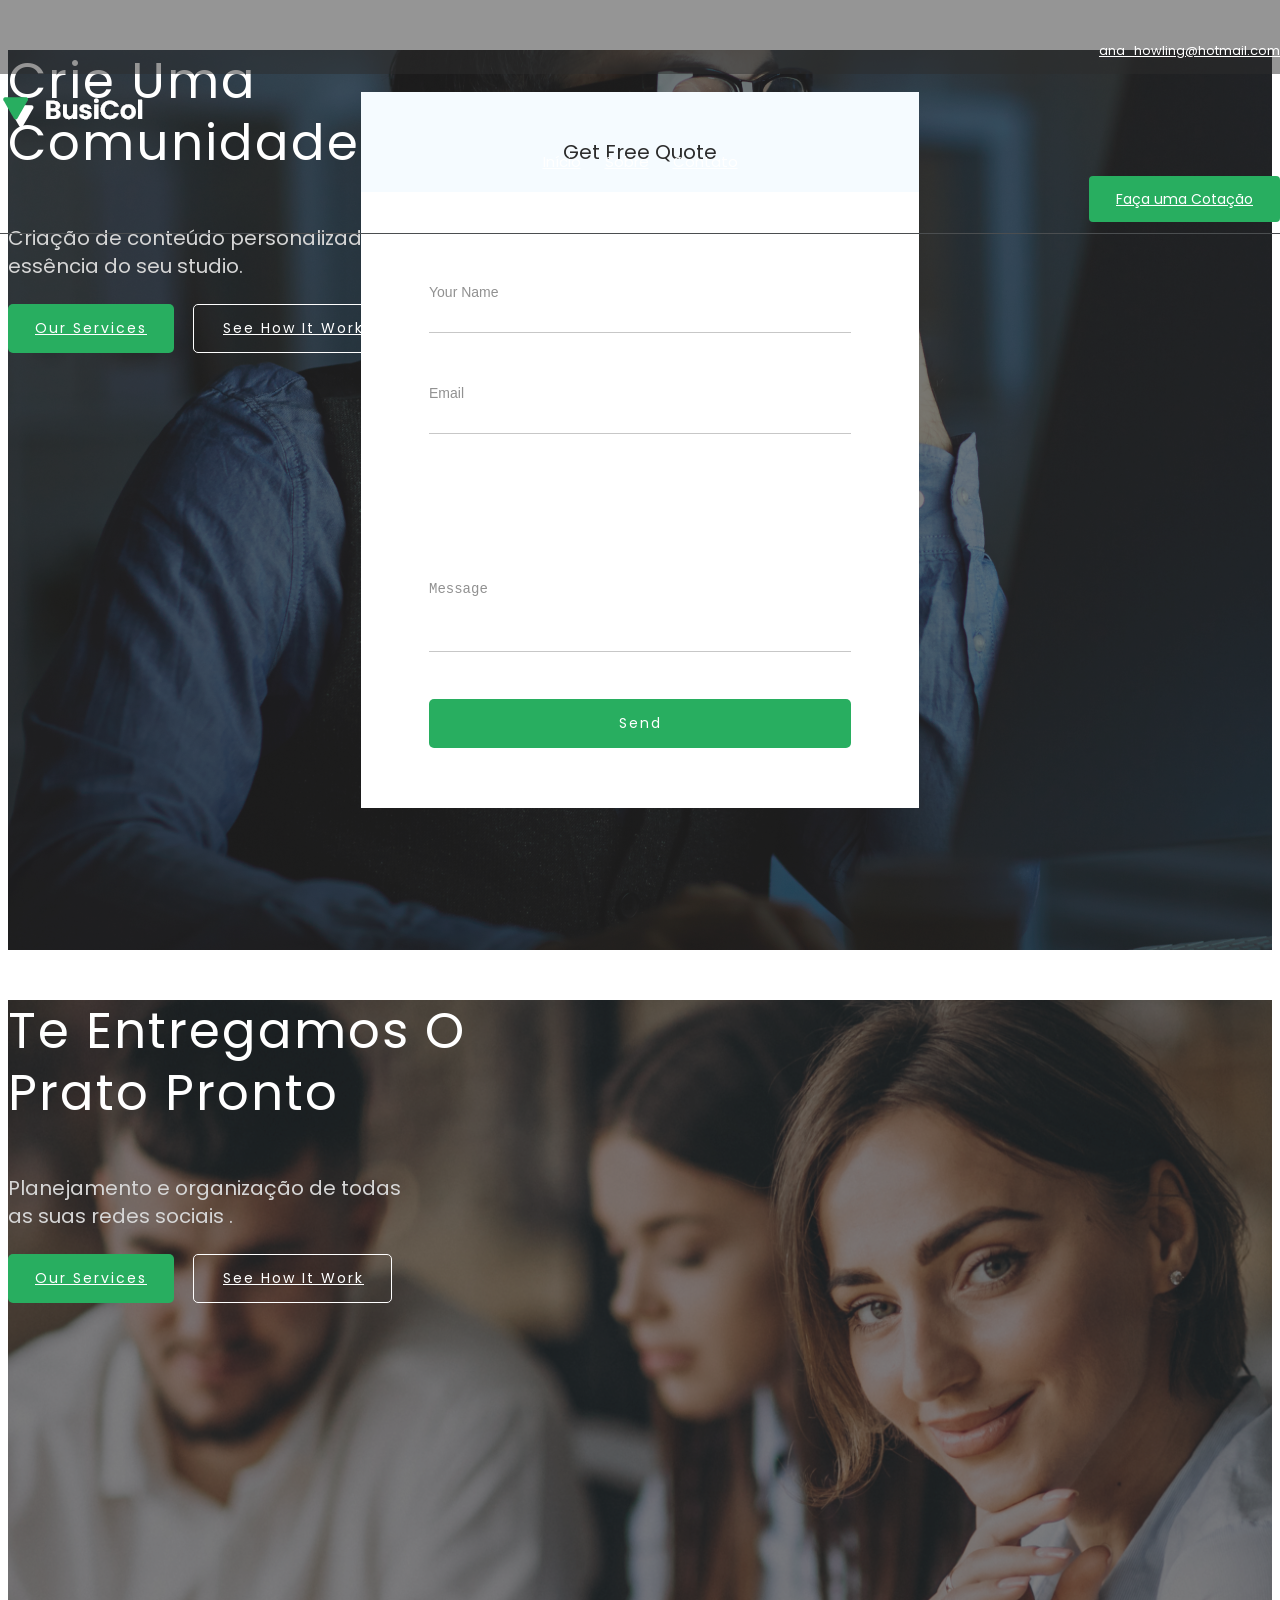
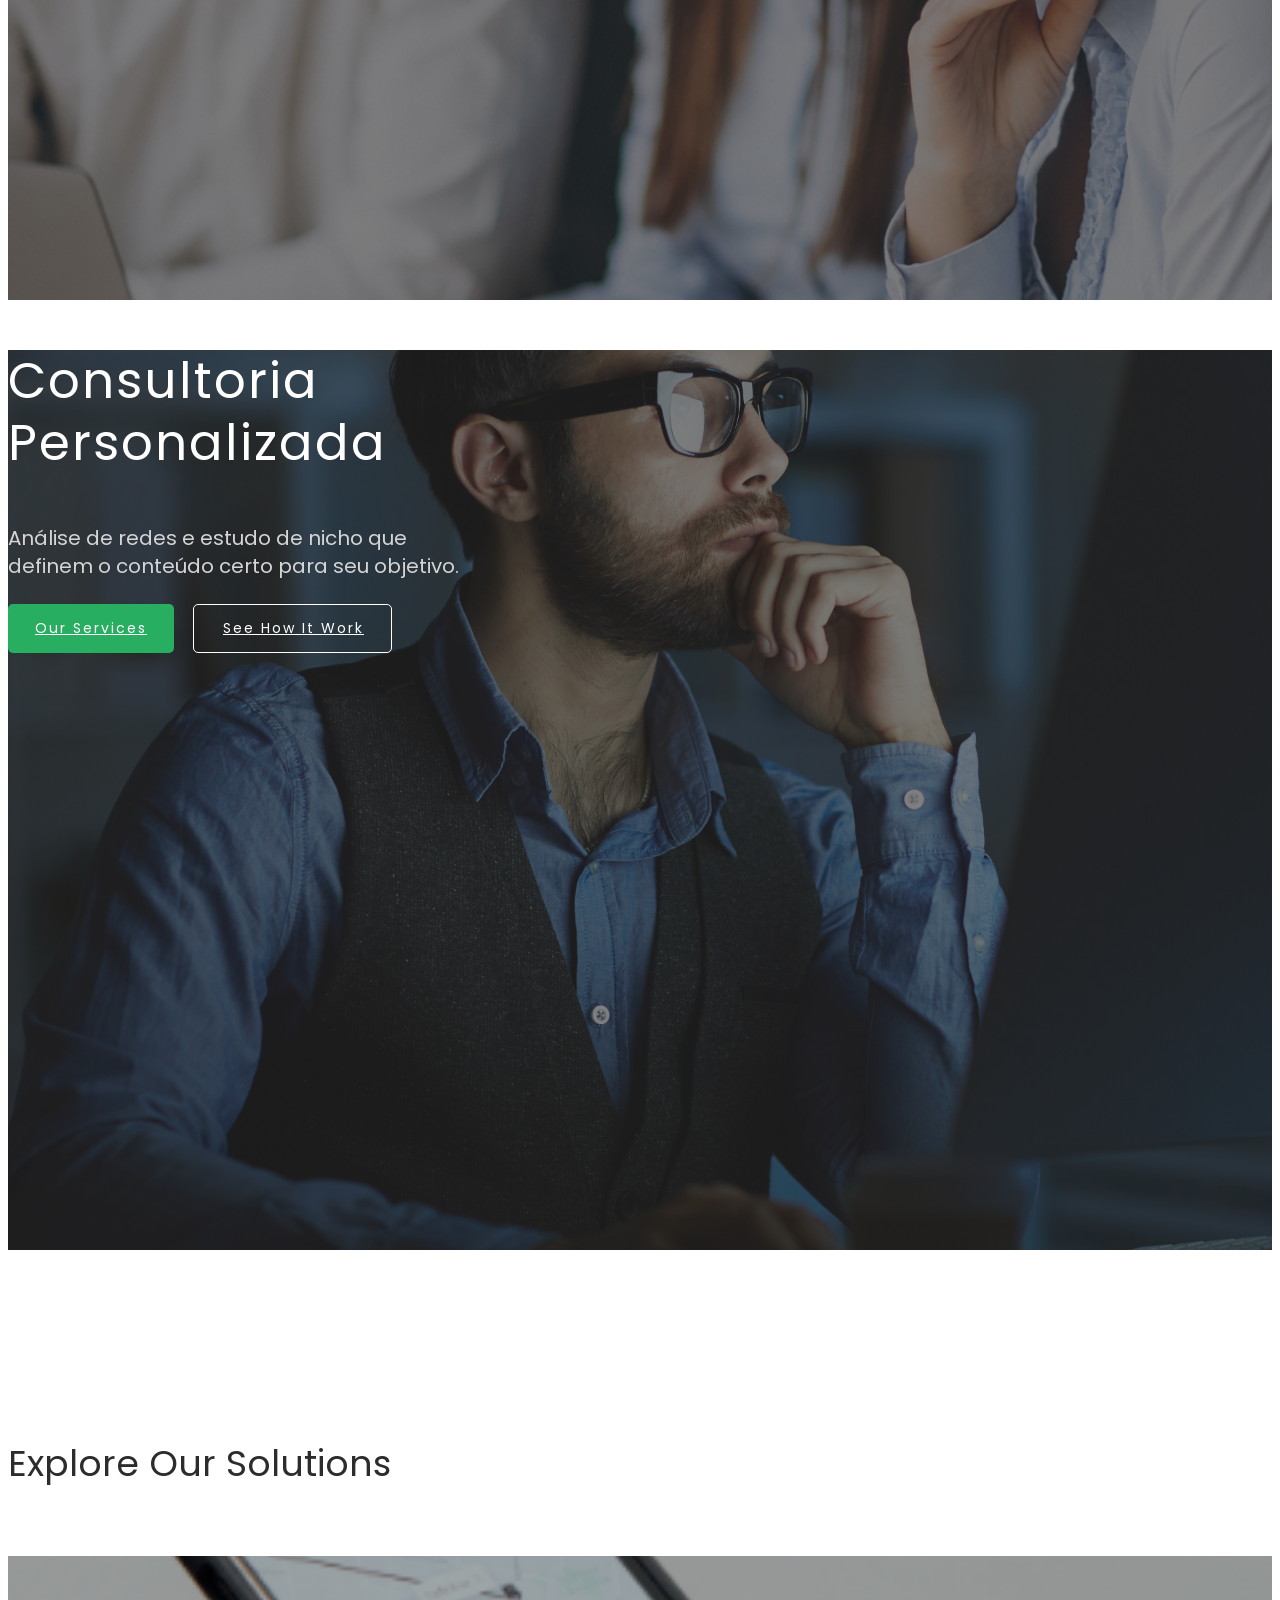
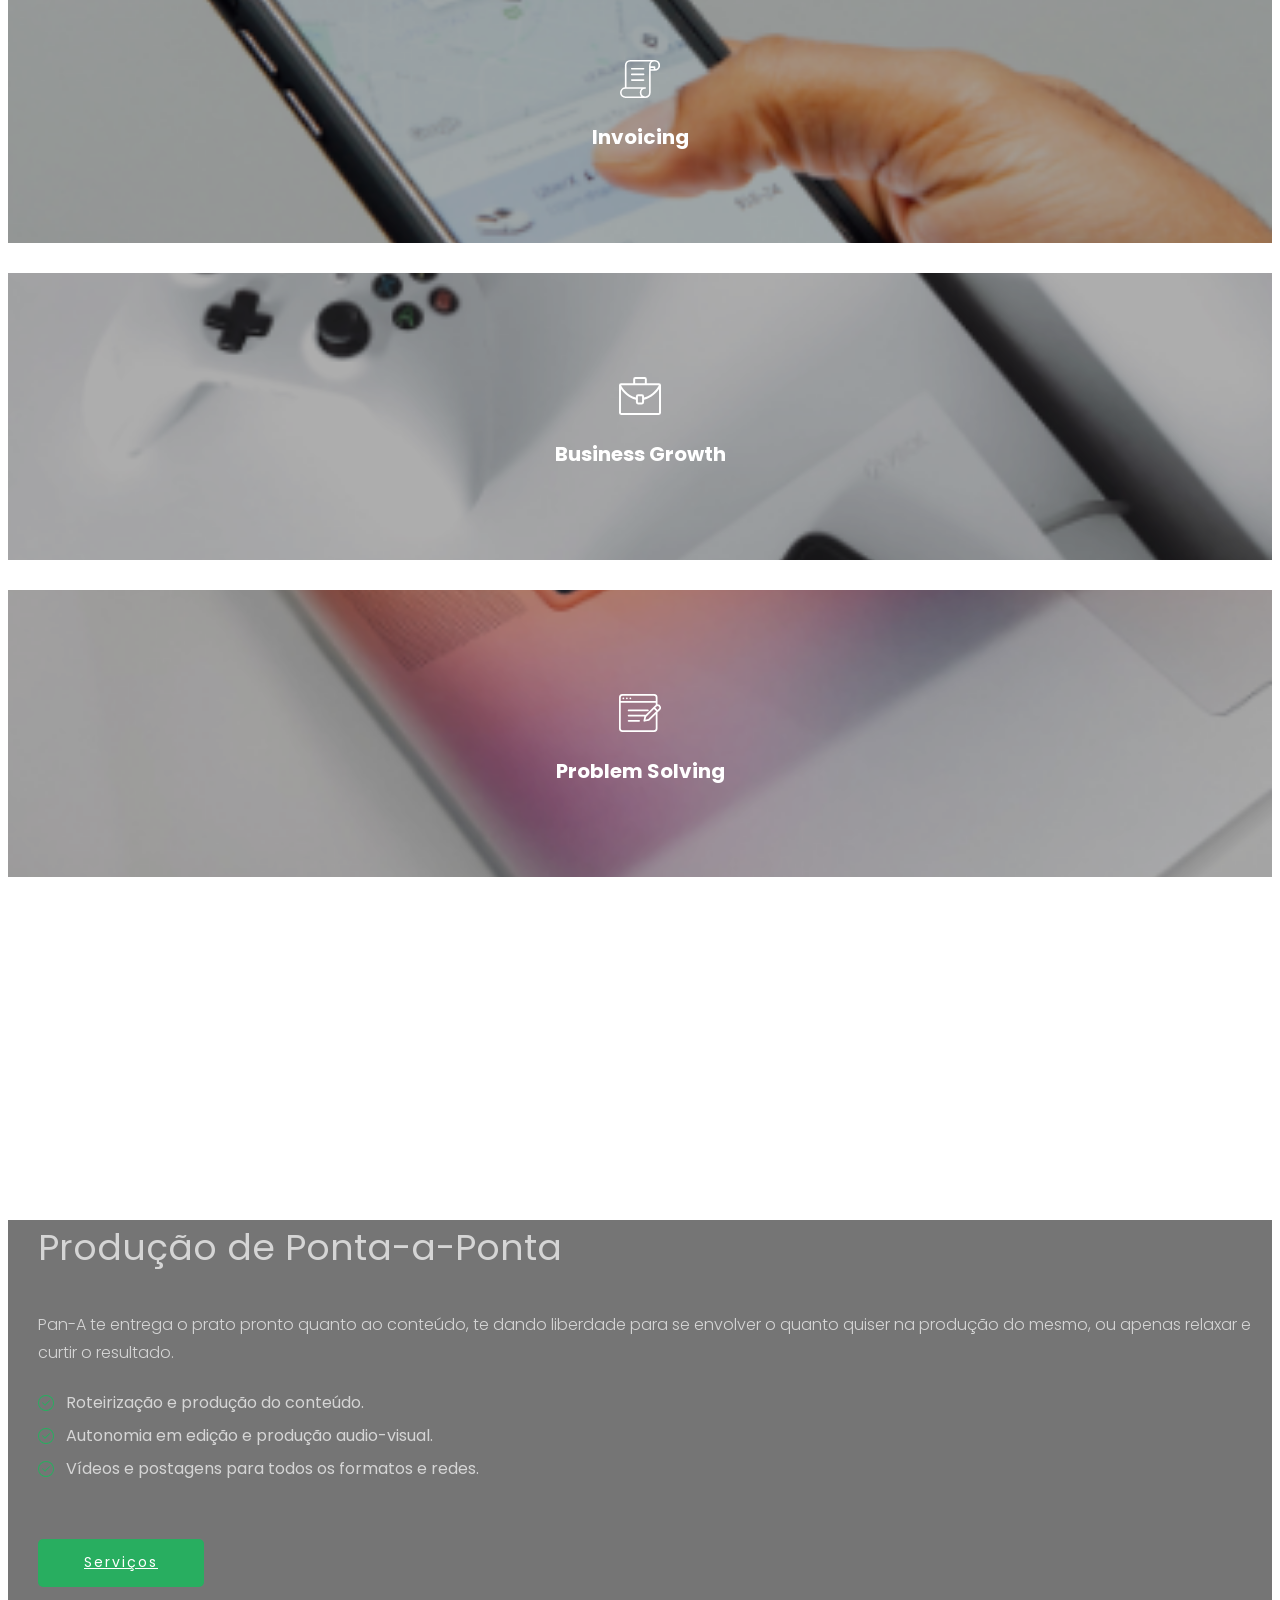
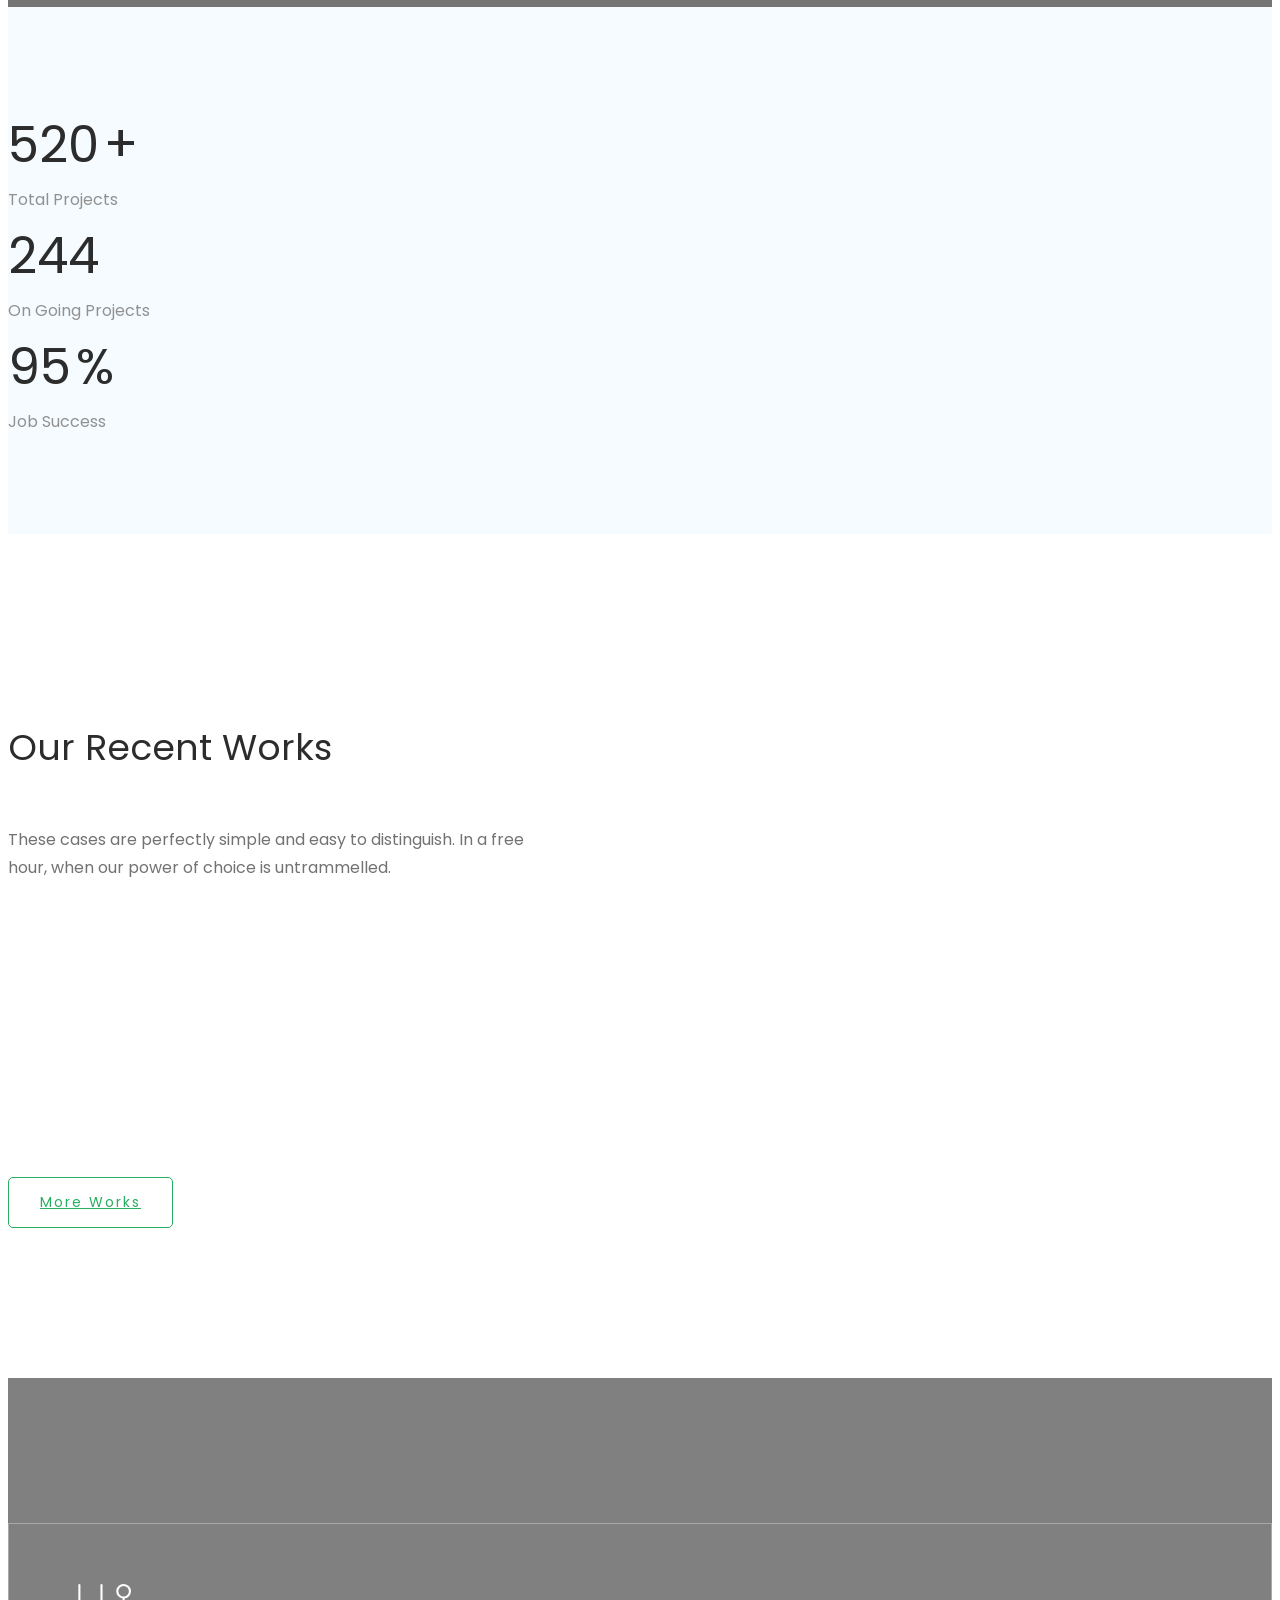
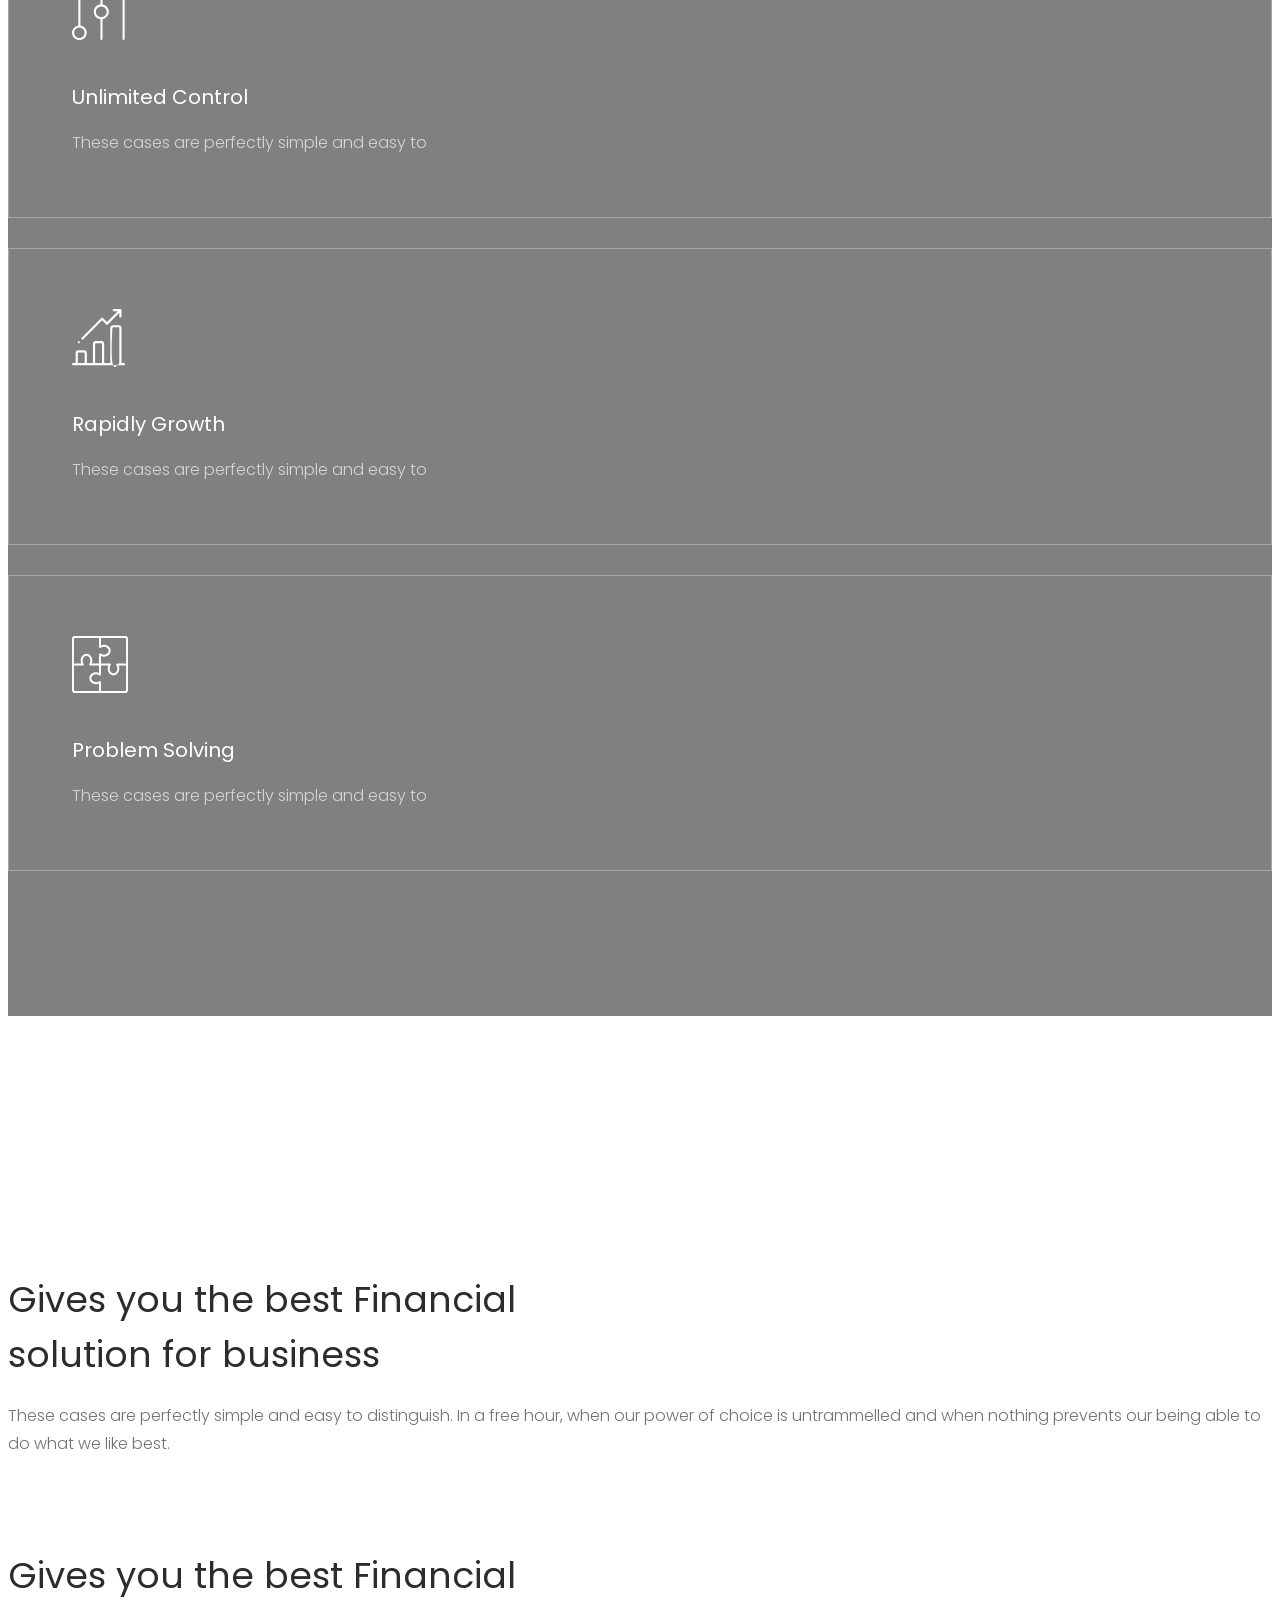
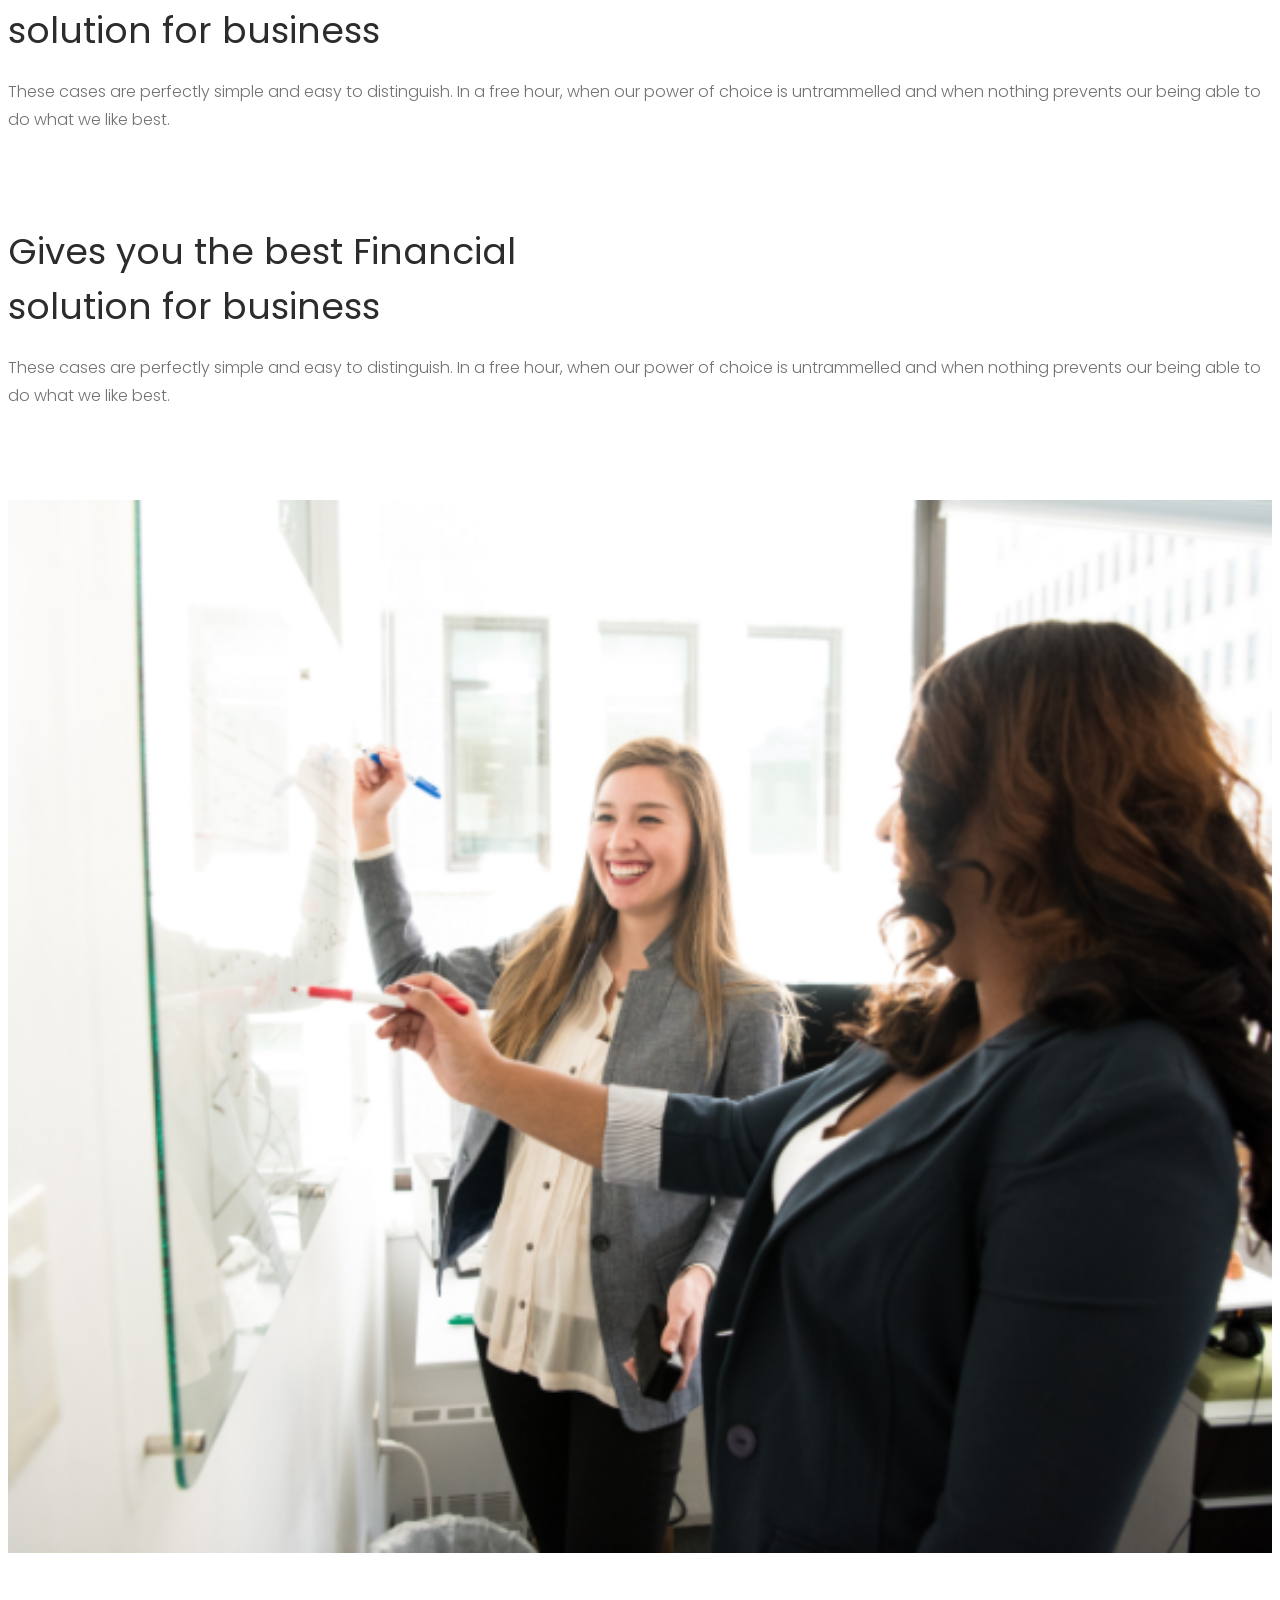
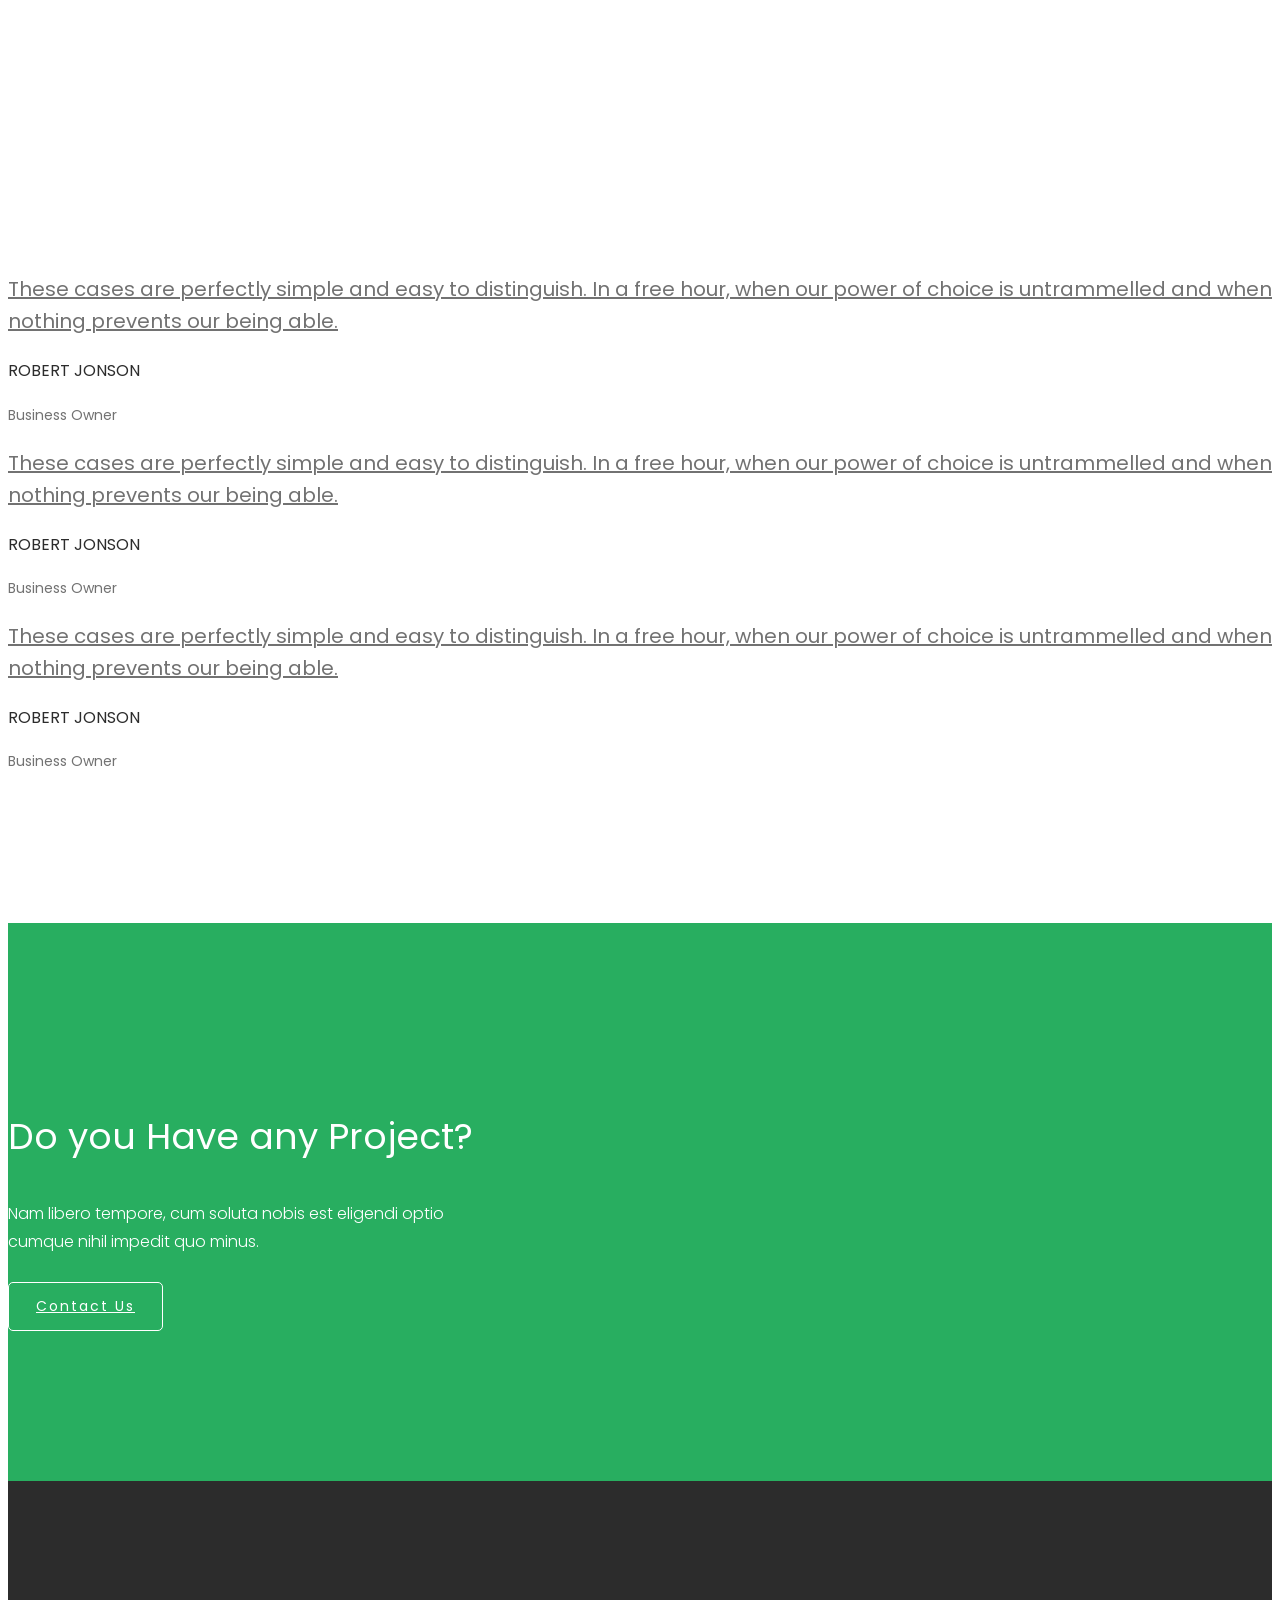
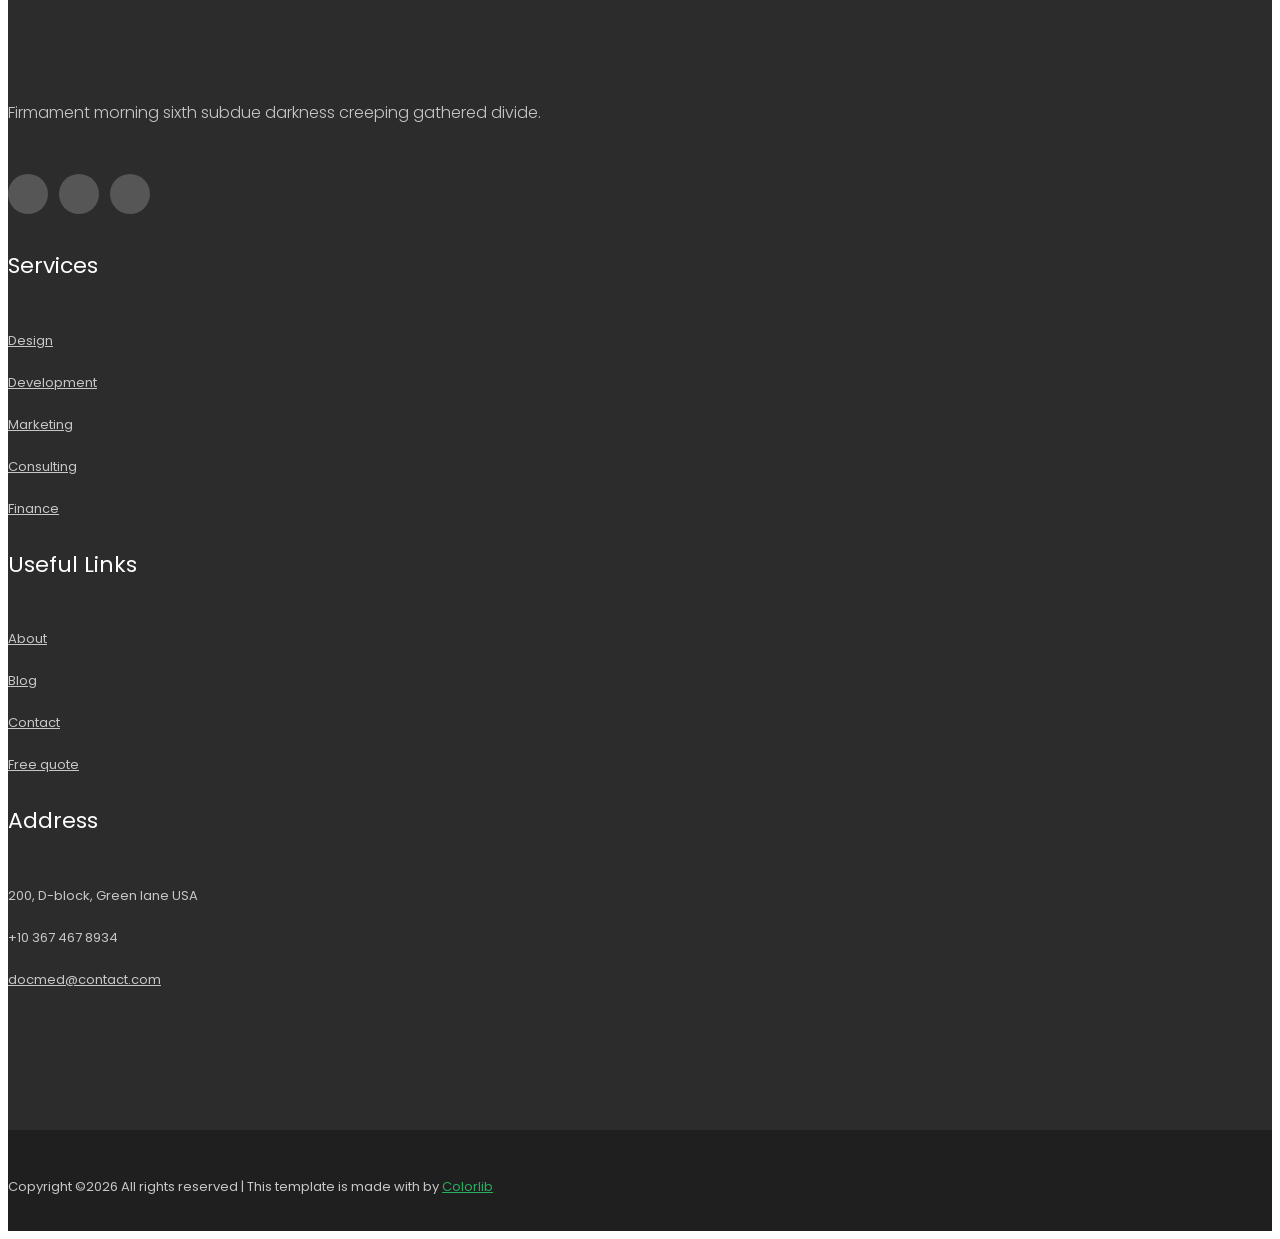
==== commit e9a9126f: "Add link to networks and video background" ====
--- a/index.html
+++ b/index.html
@@ -1,5 +1,8 @@
 <!doctype html>
 <html class="no-js" lang="zxx">
+
+<!-- FontAwesome kit donwload-->
+<script src="https://kit.fontawesome.com/1c29d611d9.js" crossorigin="anonymous"></script>
 
 <head>
     <meta charset="utf-8">
@@ -41,24 +44,21 @@
                     <div class="row">
                         <div class="col-xl-6 col-md-6 ">
                             <div class="social_media_links">
-                                <a href="#">
+                                <a href="https://www.linkedin.com/in/analuciacaetanobr/" target="_blank">
                                     <i class="fa fa-linkedin"></i>
                                 </a>
-                                <!--
-                                <a href="#">
-                                    <i class="fa fa-facebook"></i>
+                                <a href="https://www.instagram.com/ana.flicker/" target="_blank">
+                                    <i class="fa fa-instagram"></i>
                                 </a>
-                                <a href="#">
-                                    <i class="fa fa-google-plus"></i>
+                                <a href="https://www.tiktok.com/@ana.flicker" target="_blank">
+                                    <i class="fa fa-tiktok"></i>
                                 </a>
-                                -->
                             </div>
                         </div>
                         <div class="col-xl-6 col-md-6">
                             <div class="short_contact_list">
                                 <ul>
-                                    <li><a href="#"> <i class="fa fa-envelope"></i> info@docmed.com</a></li>
-                                    <!--<li><a href="#"> <i class="fa fa-phone"></i> 1601-609 6780</a></li>-->
+                                    <li><a href="#"> <i class="fa fa-envelope"></i> ana_howling@hotmail.com</a></li>
                                 </ul>
                             </div>
                         </div>
@@ -263,22 +263,27 @@
         <div class="container-fluid p-0">
             <div class="row no-gutters align-items-center">
                 <div class="col-xl-6 col-lg-6">
+                    <video autoplay muted loop class="about_image">
+                        <source src="content/clipes.mp4" type="video/mp4">
+                    </video>
+                    <!--
                     <div class="about_image">
                         <img src="img/about/about.png" alt="">
                     </div>
+                    -->
                 </div>
                 <div class="col-xl-6 col-lg-6">
                     <div class="about_info">
-                        <h3>The Largest Business Expert</h3>
-                        <p>These cases are perfectly simple and easy to distinguish. In a free hour, <br> when our power of choice is untrammelled and when nothing prevents <br> our being able to do what we like best.</p>
+                        <h3 style="color: #D5D5D5;">Produção de Ponta-a-Ponta</h3>
+                        <p style="color: #D5D5D5;">Pan-A te entrega o prato pronto quanto ao conteúdo, te dando liberdade para se envolver o quanto quiser na produção do mesmo, ou apenas relaxar e curtir o resultado.</p>
                         <ul>
-                            <li> Apartments frequently or motionless. </li>
-                            <li> Duis aute irure dolor in reprehenderit in voluptate. </li>
-                            <li> Voluptatem quia voluptas sit aspernatur.</li>
+                            <li style="color: #D5D5D5;"> Roteirização e produção do conteúdo. </li>
+                            <li style="color: #D5D5D5;"> Autonomia em edição e produção audio-visual. </li>
+                            <li style="color: #D5D5D5;"> Vídeos e postagens para todos os formatos e redes.</li>
                         </ul>
 
                         <div class="about_btn">
-                            <a class="boxed-btn3" href="#">About Us</a>
+                            <a class="boxed-btn3" href="about.html">Serviços</a>
                         </div>
                     </div>
                 </div>
--- a/css/style.css
+++ b/css/style.css
@@ -1377,6 +1377,8 @@
 /* line 7, ../../Arafath/CL/CL October/213. Business/HTML/scss/_about.scss */
 .about_area .about_info {
   padding-left: 68px;
+  background: rgba(59, 59, 59, 0.7);
+  padding: 20px;
 }
 
 @media (max-width: 767px) {
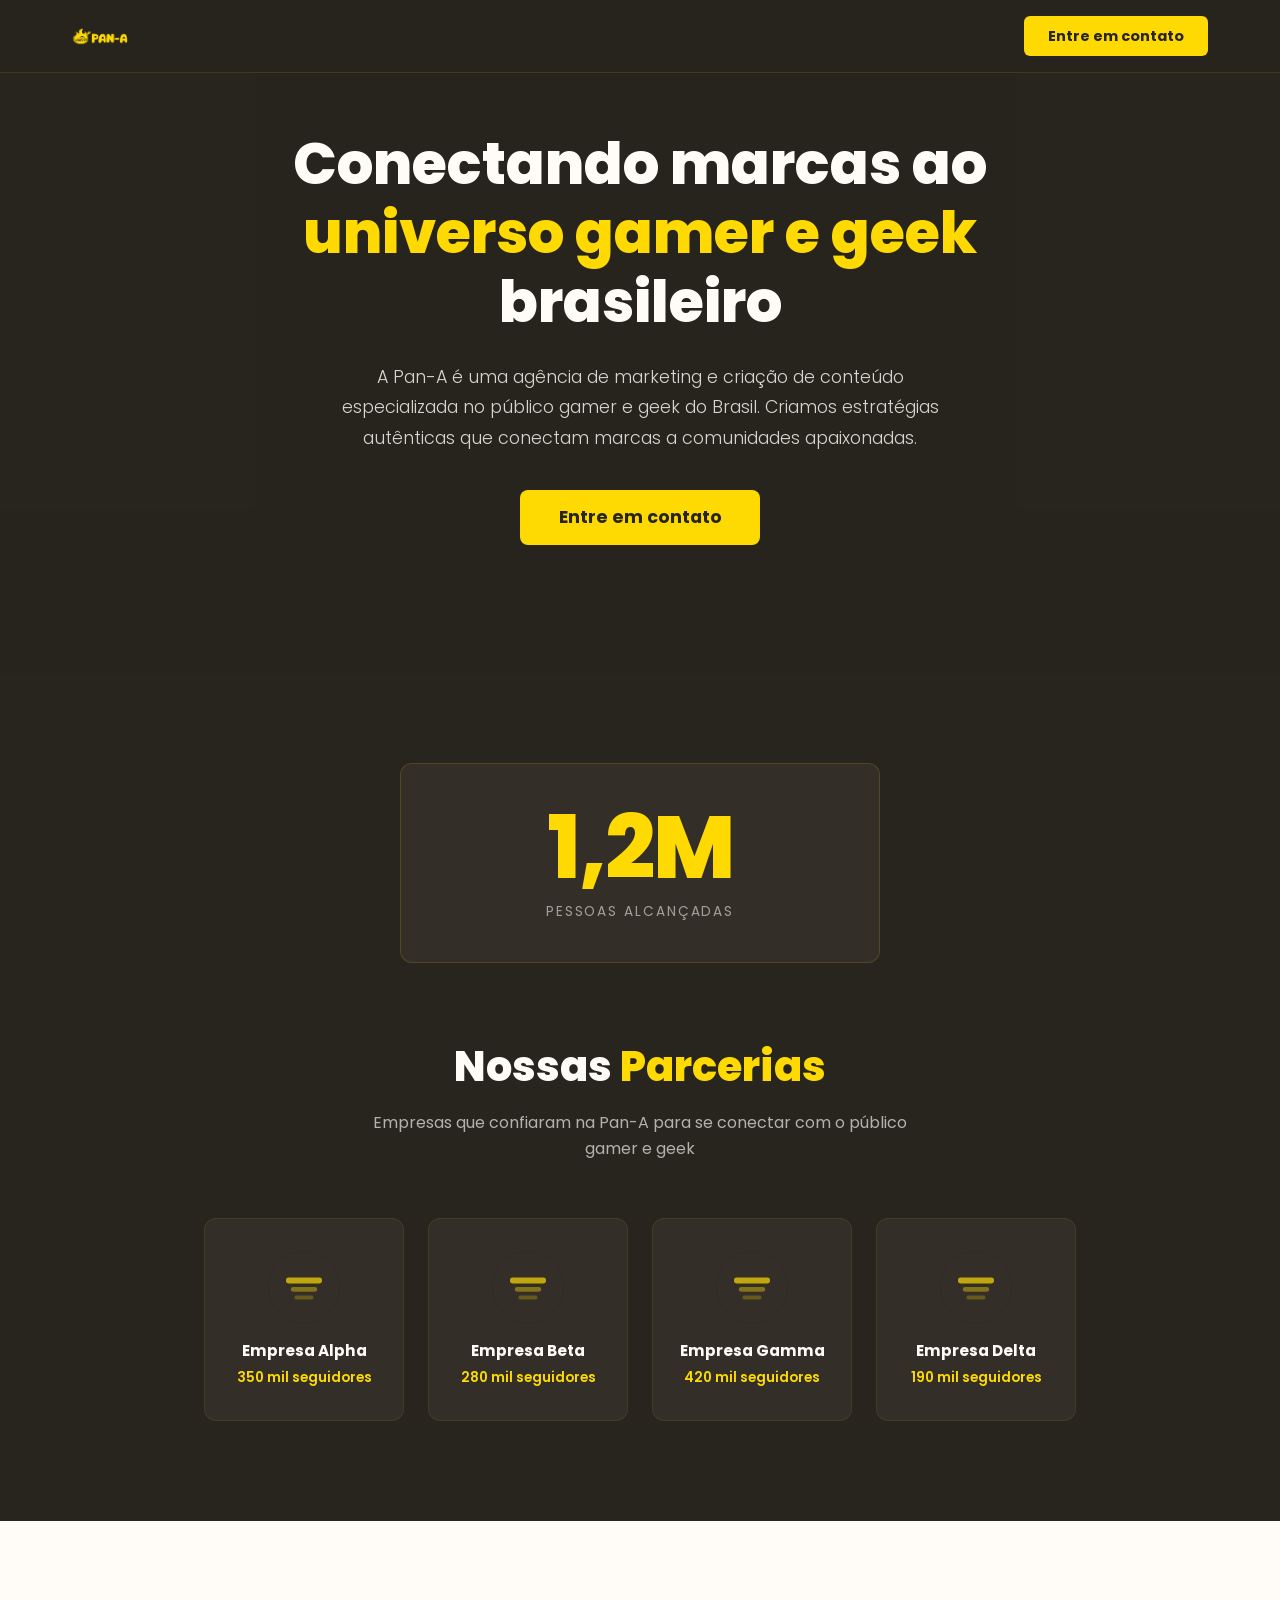
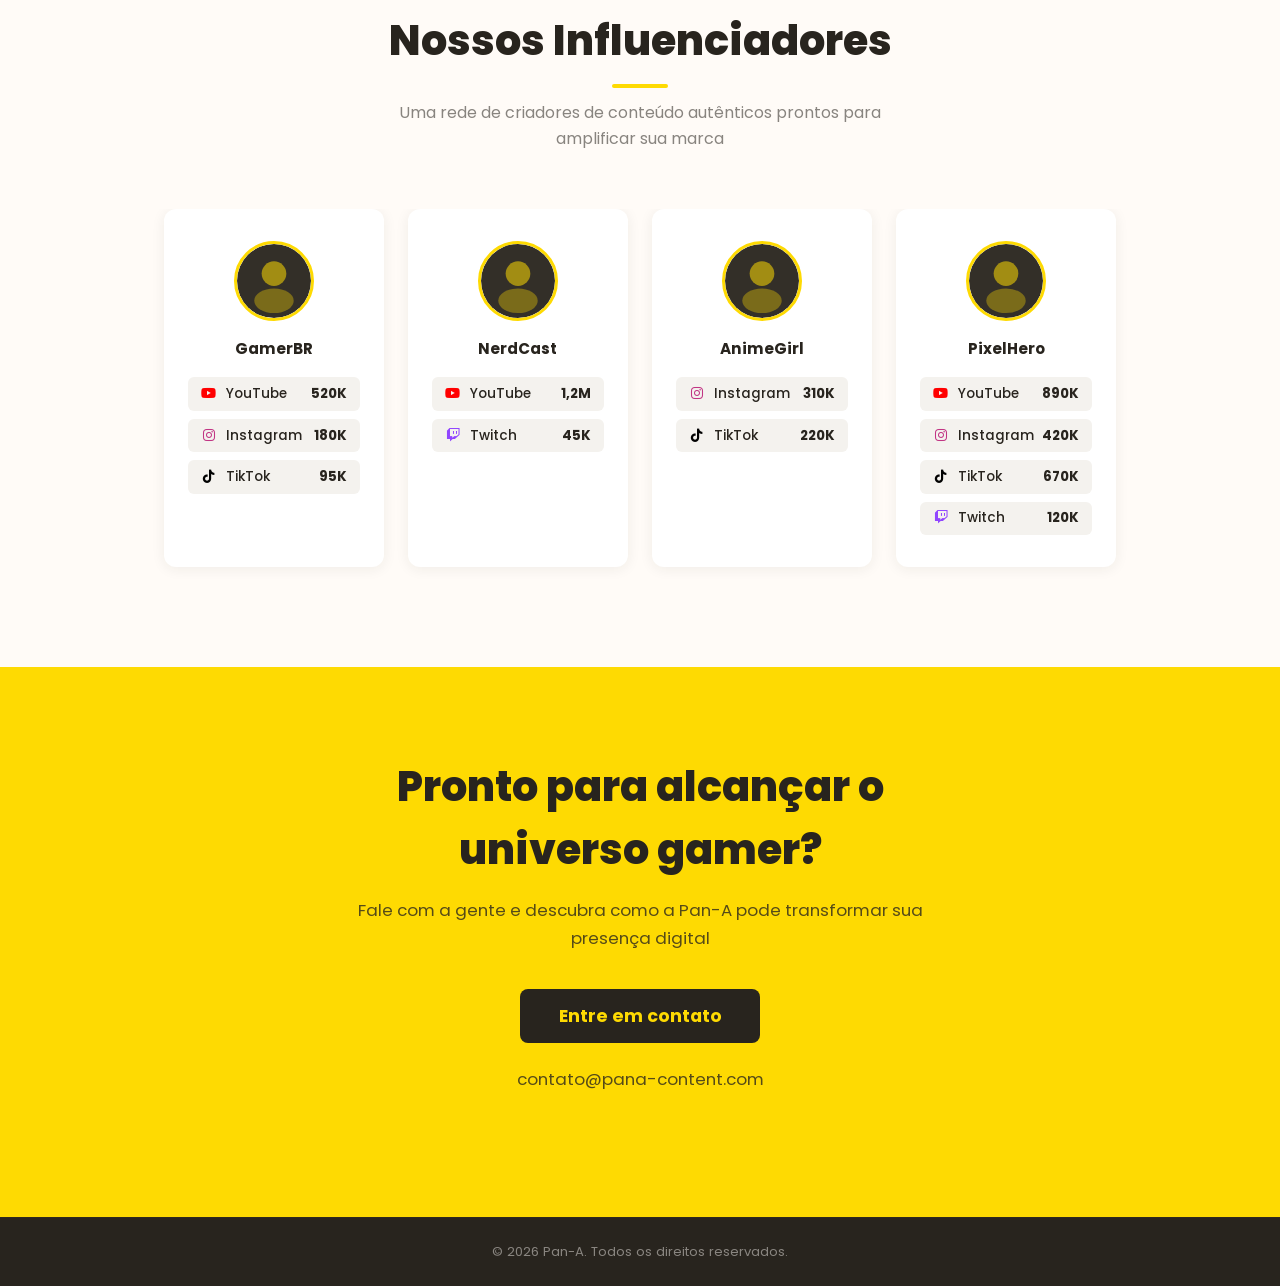
==== commit 76c70058: "Refactor page" ====
--- a/index.html
+++ b/index.html
@@ -1,685 +1,165 @@
-<!doctype html>
-<html class="no-js" lang="zxx">
+<!DOCTYPE html>
+<html lang="pt-BR">
+<head>
+  <meta charset="UTF-8">
+  <meta name="viewport" content="width=device-width, initial-scale=1.0">
+  <meta name="robots" content="index, follow">
+  <meta name="author" content="Pan-A">
+  <meta name="description" content="Pan-A — Agência de marketing e criação de conteúdo especializada no universo gamer e geek brasileiro. Conectamos marcas a comunidades apaixonadas.">
 
-<!-- FontAwesome kit donwload-->
-<script src="https://kit.fontawesome.com/1c29d611d9.js" crossorigin="anonymous"></script>
+  <!-- Open Graph -->
+  <meta property="og:type"        content="website">
+  <meta property="og:locale"      content="pt_BR">
+  <meta property="og:url"         content="https://www.pana-content.com">
+  <meta property="og:site_name"   content="Pan-A">
+  <meta property="og:title"       content="Pan-A | Marketing & Conteúdo para o Universo Gamer">
+  <meta property="og:description" content="Agência de marketing e criação de conteúdo especializada no público gamer e geek do Brasil.">
+  <meta property="og:image"       content="https://www.pana-content.com/img/og-image.png">
 
-<head>
-    <meta charset="utf-8">
-    <meta http-equiv="x-ua-compatible" content="ie=edge">
-    <title>Pan-A</title>
-    <meta name="description" content="">
-    <meta name="viewport" content="width=device-width, initial-scale=1">
+  <!-- Twitter Card -->
+  <meta name="twitter:card"        content="summary_large_image">
+  <meta name="twitter:title"       content="Pan-A | Marketing & Conteúdo para o Universo Gamer">
+  <meta name="twitter:description" content="Agência de marketing e criação de conteúdo especializada no público gamer e geek do Brasil.">
+  <meta name="twitter:image"       content="https://www.pana-content.com/img/og-image.png">
 
-    <!-- <link rel="manifest" href="site.webmanifest"> -->
-    <link rel="shortcut icon" type="image/x-icon" href="img/favicon.png">
-    <!-- Place favicon.ico in the root directory -->
+  <title>Pan-A | Marketing & Conteúdo para o Universo Gamer</title>
+  <link rel="canonical" href="https://www.pana-content.com">
 
-    <!-- CSS here -->
-    <link rel="stylesheet" href="css/bootstrap.min.css">
-    <link rel="stylesheet" href="css/owl.carousel.min.css">
-    <link rel="stylesheet" href="css/magnific-popup.css">
-    <link rel="stylesheet" href="css/font-awesome.min.css">
-    <link rel="stylesheet" href="css/themify-icons.css">
-    <link rel="stylesheet" href="css/nice-select.css">
-    <link rel="stylesheet" href="css/flaticon.css">
-    <link rel="stylesheet" href="css/gijgo.css">
-    <link rel="stylesheet" href="css/animate.css">
-    <link rel="stylesheet" href="css/slick.css">
-    <link rel="stylesheet" href="css/slicknav.css">
-    <link rel="stylesheet" href="css/style.css">
-    <!-- <link rel="stylesheet" href="css/responsive.css"> -->
+  <!-- Fonts -->
+  <link rel="preconnect" href="https://fonts.googleapis.com">
+  <link rel="preconnect" href="https://fonts.gstatic.com" crossorigin>
+  <link href="https://fonts.googleapis.com/css2?family=Poppins:wght@300;400;600;700;800&display=swap" rel="stylesheet">
+
+  <!-- Icons -->
+  <link rel="stylesheet" href="https://cdnjs.cloudflare.com/ajax/libs/font-awesome/6.5.1/css/all.min.css"
+        integrity="sha512-DTOQO9RWCH3ppGqcWaEA1BIZOC6xxalwEsw9c2QQeAIftl+Vegovlnee1c9QX4TctnWMn13TZye+giMm8e2LwA=="
+        crossorigin="anonymous" referrerpolicy="no-referrer">
+
+  <!-- Styles -->
+  <link rel="stylesheet" href="css/pana.css">
+
+  <link rel="icon" href="img/favicon.png" type="image/png">
 </head>
+<body>
 
-<body>
-    <!--[if lte IE 9]>
-            <p class="browserupgrade">You are using an <strong>outdated</strong> browser. Please <a href="https://browsehappy.com/">upgrade your browser</a> to improve your experience and security.</p>
-        <![endif]-->
-
-    <!-- header-start -->
-    <header>
-        <div class="header-area ">
-            <div class="header-top_area d-none d-lg-block">
-                <div class="container">
-                    <div class="row">
-                        <div class="col-xl-6 col-md-6 ">
-                            <div class="social_media_links">
-                                <a href="https://www.linkedin.com/in/analuciacaetanobr/" target="_blank">
-                                    <i class="fa fa-linkedin"></i>
-                                </a>
-                                <a href="https://www.instagram.com/ana.flicker/" target="_blank">
-                                    <i class="fa fa-instagram"></i>
-                                </a>
-                                <a href="https://www.tiktok.com/@ana.flicker" target="_blank">
-                                    <i class="fa fa-tiktok"></i>
-                                </a>
-                            </div>
-                        </div>
-                        <div class="col-xl-6 col-md-6">
-                            <div class="short_contact_list">
-                                <ul>
-                                    <li><a href="#"> <i class="fa fa-envelope"></i> ana_howling@hotmail.com</a></li>
-                                </ul>
-                            </div>
-                        </div>
-                    </div>
-                </div>
-            </div>
-            <div id="sticky-header" class="main-header-area">
-                <div class="container">
-                    <div class="header_bottom_border">
-                        <div class="row align-items-center">
-                            <div class="col-xl-3 col-lg-2">
-                                <div class="logo">
-                                    <a href="index.html">
-                                        <img src="img/logo.png" alt="">
-                                    </a>
-                                </div>
-                            </div>
-                            <div class="col-xl-6 col-lg-7">
-                                <div class="main-menu  d-none d-lg-block">
-                                    <nav>
-                                        <ul id="navigation">
-                                            <li><a class="active" href="index.html">Início</a></li>
-                                            <!--<li><a href="about.html">about</a></li>-->
-                                            <li><a href="#">Sobre <i class="ti-angle-down"></i></a>
-                                                <ul class="submenu">
-                                                    <li><a href="about.html">Serviços</a></li>
-                                                    <li><a href="about.html">Parceiros</a></li>
-                                                </ul>
-                                            </li>
-                                            <!--
-                                            <li><a href="service.html">Services</a></li>
-                                            <li><a href="#">blog <i class="ti-angle-down"></i></a>
-                                                <ul class="submenu">
-                                                    <li><a href="blog.html">blog</a></li>
-                                                    <li><a href="single-blog.html">single-blog</a></li>
-                                                </ul>
-                                            </li>
-                                            <li><a href="#">pages <i class="ti-angle-down"></i></a>
-                                                <ul class="submenu">
-                                                     <li><a href="elements.html">elements</a></li>
-                                                    <li><a href="Portfolio.html">Portfolio</a></li>
-                                                    <li><a href="portfolio_details.html">Portfolio details</a></li>
-                                                </ul>
-                                            </li>
-                                            -->
-                                            <li><a href="contact.html">Contato</a></li>
-                                        </ul>
-                                    </nav>
-                                </div>
-                            </div>
-                            <div class="col-xl-3 col-lg-3 d-none d-lg-block">
-                                <div class="Appointment">
-                                    <!--
-                                    <div class="search_button">
-                                        <a href="#">
-                                            <i class="ti-search"></i>
-                                        </a>
-                                    </div>
-                                    -->
-                                    <div class="book_btn d-none d-lg-block">
-                                        <a class="popup-with-form" href="#test-form">Faça uma Cotação</a>
-                                    </div>
-                                </div>
-                            </div>
-                            <div class="col-12">
-                                <div class="mobile_menu d-block d-lg-none"></div>
-                            </div>
-                        </div>
-                    </div>
-
-                </div>
-            </div>
-        </div>
-    </header>
-    <!-- header-end -->
-
-    <!-- slider_area_start -->
-    <div class="slider_area">
-        <div class="slider_active owl-carousel">
-            <div class="single_slider  d-flex align-items-center slider_bg_2 overlay2">
-                <div class="container">
-                    <div class="row">
-                        <div class="col-xl-12">
-                            <div class="slider_text ">
-                                <h3> Crie uma <br>
-                                    <bold> Comunidade </bold> </h3>
-                                <p>Criação de conteúdo personalizada que reflete a <br>
-                                    essência do seu studio.</p>
-                                <div class="video_service_btn">
-                                    <a href="#" class="boxed-btn3">Our Services</a>
-                                    <a href="#" class="boxed-btn3-white"> <i class="fa fa-play"></i>
-                                        See How it Work</a>
-                                </div>
-                            </div>
-                        </div>
-                    </div>
-                </div>
-            </div>
-            <div class="single_slider  d-flex align-items-center slider_bg_1 overlay2">
-                <div class="container">
-                    <div class="row">
-                        <div class="col-xl-12">
-                            <div class="slider_text ">
-                                <h3> Te entregamos o <br>
-                                    <bold>prato pronto</bold></h3>
-                                <p>Planejamento e organização de todas <br>
-                                    as suas redes sociais .</p>
-                                <div class="video_service_btn">
-                                    <a href="#" class="boxed-btn3">Our Services</a>
-                                    <a href="#" class="boxed-btn3-white"> <i class="fa fa-play"></i>
-                                        See How it Work</a>
-                                </div>
-
-                            </div>
-                        </div>
-                    </div>
-                </div>
-            </div>
-            <div class="single_slider  d-flex align-items-center slider_bg_2 overlay2">
-                <div class="container">
-                    <div class="row">
-                        <div class="col-xl-12">
-                            <div class="slider_text ">
-                                <h3> Consultoria <br>
-                                    Personalizada </h3>
-                                <p>Análise de redes e estudo de nicho que <br>
-                                    definem o conteúdo certo para seu objetivo.</p>
-                                <div class="video_service_btn">
-                                    <a href="#" class="boxed-btn3">Our Services</a>
-                                    <a href="#" class="boxed-btn3-white"> <i class="fa fa-play"></i>
-                                        See How it Work</a>
-                                </div>
-                            </div>
-                        </div>
-                    </div>
-                </div>
-            </div>
-        </div>
-    </div>
-    <!-- slider_area_end -->
-
-    <!-- service_area_start -->
-    <div class="service_area">
-        <div class="container">
-            <div class="row">
-                <div class="col-xl-12">
-                    <div class="section_title text-center mb-50">
-                        <h3>Explore Our Solutions</h3>
-                    </div>
-                </div>
-            </div>
-            <div class="row">
-                <div class="col-xl-4 col-md-4">
-                    <div class="single_service service_bg_1">
-                        <div class="service_hover">
-                            <img src="img/svg_icon/legal-paper.svg" alt="">
-                            <h3>Invoicing</h3>
-                            <div class="hover_content">
-                                <div class="hover_content_inner">
-                                    <h4>Invoicing</h4>
-                                    <p>These cases are perfectly simple and easy to distinguish. In a free hour power.</p>
-                                </div>
-                            </div>
-                        </div>
-                    </div>
-                </div>
-                <div class="col-xl-4 col-md-4">
-                    <div class="single_service service_bg_2">
-                        <div class="service_hover">
-                            <img src="img/svg_icon/case.svg" alt="">
-                            <h3>Business Growth</h3>
-                            <div class="hover_content">
-                                    <div class="hover_content_inner">
-                                        <h4>Business Growth</h4>
-                                        <p>These cases are perfectly simple and easy to distinguish. In a free hour power.</p>
-                                    </div>
-                                </div>
-                        </div>
-                    </div>
-                </div>
-                <div class="col-xl-4 col-md-4">
-                    <div class="single_service service_bg_3">
-                        <div class="service_hover">
-                            <img src="img/svg_icon/survey.svg" alt="">
-                            <h3>Problem Solving</h3>
-                            <div class="hover_content">
-                                    <div class="hover_content_inner">
-                                        <h4>Problem Solving</h4>
-                                        <p>These cases are perfectly simple and easy to distinguish. In a free hour power.</p>
-                                    </div>
-                                </div>
-                        </div>
-                    </div>
-                </div>
-            </div>
-        </div>
-    </div>
-    <!-- service_area_end -->
-
-    <!-- about  -->
-    <div class="about_area ">
-        <div class="container-fluid p-0">
-            <div class="row no-gutters align-items-center">
-                <div class="col-xl-6 col-lg-6">
-                    <video autoplay muted loop class="about_image">
-                        <source src="content/clipes.mp4" type="video/mp4">
-                    </video>
-                    <!--
-                    <div class="about_image">
-                        <img src="img/about/about.png" alt="">
-                    </div>
-                    -->
-                </div>
-                <div class="col-xl-6 col-lg-6">
-                    <div class="about_info">
-                        <h3 style="color: #D5D5D5;">Produção de Ponta-a-Ponta</h3>
-                        <p style="color: #D5D5D5;">Pan-A te entrega o prato pronto quanto ao conteúdo, te dando liberdade para se envolver o quanto quiser na produção do mesmo, ou apenas relaxar e curtir o resultado.</p>
-                        <ul>
-                            <li style="color: #D5D5D5;"> Roteirização e produção do conteúdo. </li>
-                            <li style="color: #D5D5D5;"> Autonomia em edição e produção audio-visual. </li>
-                            <li style="color: #D5D5D5;"> Vídeos e postagens para todos os formatos e redes.</li>
-                        </ul>
-
-                        <div class="about_btn">
-                            <a class="boxed-btn3" href="about.html">Serviços</a>
-                        </div>
-                    </div>
-                </div>
-            </div>
-        </div>
-    </div>
-    <!--/ about  -->
-
-    <!-- counter  -->
-    <div class="counter_area">
-        <div class="container">
-            <div class="row">
-                <div class="col-xl-4 col-md-4">
-                    <div class="single_counter text-center">
-                        <h3> <span class="counter" >520</span> <span>+</span> </h3>
-                        <span>Total Projects</span>
-                    </div>
-                </div>
-                <div class="col-xl-4 col-md-4">
-                    <div class="single_counter text-center">
-                        <h3> <span class="counter" >244</span>  </h3>
-                        <span>On Going Projects</span>
-                    </div>
-                </div>
-                <div class="col-xl-4 col-md-4">
-                    <div class="single_counter text-center">
-                        <h3> <span class="counter" >95</span> <span>%</span> </h3>
-                        <span>Job Success</span>
-                    </div>
-                </div>
-            </div>
-        </div>
-    </div>
-    <!--/ counter  -->
+  <!-- ═══════════════════════════════ HEADER ══════════════════════════════ -->
+  <header id="header">
+    <nav class="nav-container" aria-label="Navegação principal">
+      <a href="#" class="logo" aria-label="Pan-A — página inicial">
+        <img src="img/logo.png" alt="Pan-A" height="56">
+      </a>
+      <a href="mailto:contato@pana-content.com" class="btn-cta"
+         aria-label="Enviar e-mail para contato@pana-content.com">
+        Entre em contato
+      </a>
+    </nav>
+  </header>
 
 
-    <!-- gallery -->
-    <div class="gallery_area">
-        <div class="container">
-            <div class="row">
-                <div class="col-xl-12">
-                        <div class="section_title text-center mb-50">
-                                <h3>Our Recent Works</h3>
-                                <p>These cases are perfectly simple and easy to distinguish. In a free <br> hour, when our power of choice is untrammelled.</p>
-                            </div>
-                </div>
-            </div>
-            
-            <div class="row grid">
-                    <div class="col-xl-4 col-lg-6 grid-item cat1 col-md-6">
-                        <div class="single-gallery mb-20">
-                                <div class="portfolio-img">
-                                        <img src="img/gallery/1.png" alt="">
-                                </div>
-                                <div class="gallery_hover">
-                                    <a  href="portfolio_details.html" class="hover_inner">
-                                            <h3>Product Branding</h3>
-                                            <span>Branding</span>
-                                    </a>
-                                </div>
-                        </div>
-                    </div>
-                    <div class="col-xl-4 col-lg-6 grid-item cat3 cat4 col-md-6">
-                        <div class="single-gallery mb-20">
-                                <div class="portfolio-img">
-                                        <img src="img/gallery/2.png" alt="">
-                                </div>
-                                <div class="gallery_hover">
-                                    <a  href="portfolio_details.html" class="hover_inner">
-                                            <h3>Product Branding</h3>
-                                            <span>Branding</span>
-                                    </a>
-                                </div>
-                        </div>
-                    </div>
-                    <div class="col-xl-4 col-lg-6 grid-item cat4 col-md-6">
-                        <div class="single-gallery mb-20">
-                                <div class="portfolio-img">
-                                        <img src="img/gallery/3.png" alt="">
-                                </div>
-                                <div class="gallery_hover">
-                                    <a  href="portfolio_details.html" class="hover_inner">
-                                            <h3>Product Branding</h3>
-                                            <span>Branding</span>
-                                    </a>
-                                </div>
-                        </div>
-                    </div>
-                    <div class="col-xl-8 col-lg-6 grid-item cat2 col-md-6">
-                        <div class="single-gallery mb-20">
-                            <div class="portfolio-img">
-                                    <img src="img/gallery/4.png" alt="">
-                            </div>
-                            <div class="gallery_hover">
-                                <a  href="portfolio_details.html" class="hover_inner">
-                                            <h3>Product Branding</h3>
-                                            <span>Branding</span>
-                                    </a>
-                                </div>
-                        </div>
-                    </div>
-                    <div class="col-xl-4 col-lg-6 grid-item cat2 col-md-6">
-                        <div class="single-gallery mb-20">
-                            <div class="portfolio-img">
-                                    <img src="img/gallery/5.png" alt="">
-                            </div>
-                            <div class="gallery_hover">
-                                <a  href="portfolio_details.html" class="hover_inner">
-                                        <h3>Product Branding</h3>
-                                        <span>Branding</span>
-                                </a>
-                            </div>
-                        </div>
-                    </div>
-                </div>
-                <div class="row">
-                    <div class="col-xl-12">
-                        <div class="More_Works_btn text-center">
-                            <a class="boxed-btn3-green-2" href="#">More Works</a>
-                        </div>
-                    </div>
-                </div>
-        </div>
+  <!-- ═══════════════════════════════ HERO ════════════════════════════════ -->
+  <section id="hero" aria-label="Apresentação">
+    <video class="hero-video" autoplay muted loop playsinline aria-hidden="true">
+      <source src="content/clipes.mp4" type="video/mp4">
+    </video>
+    <div class="hero-overlay" aria-hidden="true"></div>
+    <div class="hero-content">
+      <h1>
+        Conectando marcas ao<br>
+        <span class="highlight">universo gamer e geek</span><br>
+        brasileiro
+      </h1>
+      <p>
+        A Pan-A é uma agência de marketing e criação de conteúdo especializada
+        no público gamer e geek do Brasil. Criamos estratégias autênticas que
+        conectam marcas a comunidades apaixonadas.
+      </p>
+      <a href="mailto:contato@pana-content.com" class="btn-cta btn-cta-lg">
+        Entre em contato
+      </a>
     </div>
-    <!--/ gallery -->
-
-    <!-- about wrap  -->
-    <div class="about_wrap_area about_bg_1">
-        <div class="container">
-            <div class="row">
-                <div class="col-xl-4 col-md-6 col-lg-4">
-                    <div class="single_service_wrap text-center">
-                        <img src="img/svg_icon/controls.svg" alt="">
-                        <h3>Unlimited Control</h3>
-                        <p>These cases are perfectly simple and easy to </p>
-                    </div>
-                </div>
-                <div class="col-xl-4 col-md-6 col-lg-4">
-                    <div class="single_service_wrap text-center">
-                        <img src="img/svg_icon/bar-chart.svg" alt="">
-                        <h3>Rapidly Growth</h3>
-                        <p>These cases are perfectly simple and easy to </p>
-                    </div>
-                </div>
-                <div class="col-xl-4 col-md-6 col-lg-4">
-                    <div class="single_service_wrap text-center">
-                        <img src="img/svg_icon/puzzle.svg" alt="">
-                        <h3>Problem Solving</h3>
-                        <p>These cases are perfectly simple and easy to </p>
-                    </div>
-                </div>
-            </div>
-        </div>
-    </div>
-    <!--/ about wrap  -->
+  </section>
 
 
-    <!-- financial_solution -->
-    <div class="financial_solution_area">
-        <div class="container">
-            <div class="row">
-                <div class="col-xl-6 col-lg-6">
-                    <div class="financial_active owl-carousel">
-                        <div class="single_finalcial_wrap">
-                            <h3>Gives you the best Financial <br>
-                                    solution for business</h3>
-                                    <p>These cases are perfectly simple and easy to distinguish. In a free hour, when our power of choice is untrammelled and when nothing prevents our being able to do what we like best.</p>
-                        </div>
-                        <div class="single_finalcial_wrap">
-                            <h3>Gives you the best Financial <br>
-                                    solution for business</h3>
-                                    <p>These cases are perfectly simple and easy to distinguish. In a free hour, when our power of choice is untrammelled and when nothing prevents our being able to do what we like best.</p>
-                        </div>
-                        <div class="single_finalcial_wrap">
-                            <h3>Gives you the best Financial <br>
-                                    solution for business</h3>
-                                    <p>These cases are perfectly simple and easy to distinguish. In a free hour, when our power of choice is untrammelled and when nothing prevents our being able to do what we like best.</p>
-                        </div>
-                    </div>
-                </div>
-                <div class="col-xl-6 col-lg-6">
-                    <div class="finance_thumb">
-                        <img src="img/about/finance.png" alt="">
-                    </div>
-                </div>
-            </div>
-        </div>
+  <!-- ══════════════════════════════ PARCERIAS ════════════════════════════ -->
+  <section id="parcerias" aria-labelledby="parcerias-title">
+    <div class="section-inner">
+
+      <div class="counter-block" aria-live="polite">
+        <span class="counter-number" id="total-reach">—</span>
+        <span class="counter-label">pessoas alcançadas</span>
+      </div>
+
+      <div class="section-header">
+        <h2 id="parcerias-title">
+          Nossas <span class="highlight">Parcerias</span>
+        </h2>
+        <p>Empresas que confiaram na Pan-A para se conectar com o público gamer e geek</p>
+      </div>
+
+      <div class="cards-scroll">
+        <div class="cards-grid" id="partners-grid" aria-label="Lista de parceiros"></div>
+      </div>
+
     </div>
-    <!--/ financial_solution -->
+  </section>
 
-    <div class="testmonial_area">
-        <div class="container">
-            <div class="row">
-                <div class="col-xl-10 offset-xl-1">
-                        <div class="testmonial_active2 owl-carousel">
-                            <div  class="single_slider text-center" data-dot='<img src="img/testmonial/1.png" alt="#" ' >
-                                    <p>These cases are perfectly simple and easy to distinguish. In a free hour, when our power of choice is untrammelled and when nothing prevents our being able.</p>
-                                    <div class="author_name text-center">
-                                        <h4>Robert Jonson</h4>
-                                        <span> Business Owner</span>
-                                    </div>
-                                </div>
-                            <div  class="single_slider text-center" data-dot='<img src="img/testmonial/1.png" alt="#" ' >
-                                    <p>These cases are perfectly simple and easy to distinguish. In a free hour, when our power of choice is untrammelled and when nothing prevents our being able.</p>
-                                    <div class="author_name text-center">
-                                        <h4>Robert Jonson</h4>
-                                        <span> Business Owner</span>
-                                    </div>
-                                </div>
-                            <div  class="single_slider text-center" data-dot='<img src="img/testmonial/1.png" alt="#" ' >
-                                    <p>These cases are perfectly simple and easy to distinguish. In a free hour, when our power of choice is untrammelled and when nothing prevents our being able.</p>
-                                    <div class="author_name text-center">
-                                        <h4>Robert Jonson</h4>
-                                        <span> Business Owner</span>
-                                    </div>
-                                </div>
-                        </div>
-                        
-                </div>
-            </div>
-        </div>
+
+  <!-- ═══════════════════════════ INFLUENCIADORES ═════════════════════════ -->
+  <section id="influenciadores" aria-labelledby="influencers-title">
+    <div class="section-inner">
+
+      <div class="section-header">
+        <h2 id="influencers-title">Nossos Influenciadores</h2>
+        <p>Uma rede de criadores de conteúdo autênticos prontos para amplificar sua marca</p>
+      </div>
+
+      <div class="cards-scroll">
+        <div class="cards-grid" id="influencers-grid" aria-label="Lista de influenciadores"></div>
+      </div>
+
     </div>
+  </section>
 
-    <!-- project  -->
-    <div class="project_area">
-        <div class="container">
-            <div class="row">
-                <div class="col-xl-12">
-                    <div class="project_info text-center">
-                        <h3>Do you Have any Project?</h3>
-                        <p>Nam libero tempore, cum soluta nobis est eligendi optio <br>
-                                cumque nihil impedit quo minus.</p>
-                        <a href="#" class="boxed-btn3-white">Contact Us</a>
-                    </div>
-                </div>
-            </div>
-        </div>
+
+  <!-- ═══════════════════════════════ CONTATO ═════════════════════════════ -->
+  <section id="contato" aria-labelledby="contato-title">
+    <div class="cta-block">
+      <h2 id="contato-title">Pronto para alcançar o universo gamer?</h2>
+      <p>Fale com a gente e descubra como a Pan-A pode transformar sua presença digital</p>
+      <a href="mailto:contato@pana-content.com" class="btn-cta btn-cta-lg"
+         aria-label="Enviar e-mail para contato@pana-content.com">
+        Entre em contato
+      </a>
+      <p class="cta-email">contato@pana-content.com</p>
     </div>
-    <!--/ project  -->
+  </section>
 
-    <!-- footer start -->
-    <footer class="footer">
-        <div class="footer_top">
-            <div class="container">
-                <div class="row">
-                    <div class="col-xl-4 col-md-6 col-lg-4">
-                        <div class="footer_widget">
-                            <div class="footer_logo">
-                                <a href="#">
-                                    <img src="img/footer_logo.png" alt="">
-                                </a>
-                            </div>
-                            <p>
-                                Firmament morning sixth subdue darkness
-                                creeping gathered divide.
-                            </p>
-                            <div class="socail_links">
-                                <ul>
-                                    <li>
-                                        <a href="#">
-                                            <i class="ti-facebook"></i>
-                                        </a>
-                                    </li>
-                                    <li>
-                                        <a href="#">
-                                            <i class="ti-twitter-alt"></i>
-                                        </a>
-                                    </li>
-                                    <li>
-                                        <a href="#">
-                                            <i class="fa fa-instagram"></i>
-                                        </a>
-                                    </li>
-                                </ul>
-                            </div>
 
-                        </div>
-                    </div>
-                    <div class="col-xl-2 offset-xl-1 col-md-6 col-lg-3">
-                        <div class="footer_widget">
-                            <h3 class="footer_title">
-                                    Services
-                            </h3>
-                            <ul>
-                                <li><a href="#">Design</a></li>
-                                <li><a href="#">Development</a></li>
-                                <li><a href="#">Marketing</a></li>
-                                <li><a href="#">Consulting</a></li>
-                                <li><a href="#">Finance</a></li>
-                            </ul>
+  <!-- ═══════════════════════════════ FOOTER ══════════════════════════════ -->
+  <footer id="footer">
+    <p>&copy; <span id="year"></span> Pan-A. Todos os direitos reservados.</p>
+  </footer>
 
-                        </div>
-                    </div>
-                    <div class="col-xl-2 col-md-6 col-lg-2">
-                        <div class="footer_widget">
-                            <h3 class="footer_title">
-                                    Useful Links
-                            </h3>
-                            <ul>
-                                <li><a href="#">About</a></li>
-                                <li><a href="#">Blog</a></li>
-                                <li><a href="#"> Contact</a></li>
-                                <li><a href="#"> Free quote</a></li>
-                            </ul>
-                        </div>
-                    </div>
-                    <div class="col-xl-3 col-md-6 col-lg-3">
-                        <div class="footer_widget">
-                            <h3 class="footer_title">
-                                Address
-                            </h3>
-                            <ul>
-                                    <li>200, D-block, Green lane USA</li>
-                                    <li>+10 367 467 8934</li>
-                                    <li><a href="#"> docmed@contact.com</a></li>
-                                </ul>
-                        </div>
-                    </div>
-                </div>
-            </div>
-        </div>
-        <div class="copy-right_text">
-            <div class="container">
-                <div class="footer_border"></div>
-                <div class="row">
-                    <div class="col-xl-12">
-                        <p class="copy_right text-center">
-                            <!-- Link back to Colorlib can't be removed. Template is licensed under CC BY 3.0. -->
-Copyright &copy;<script>document.write(new Date().getFullYear());</script> All rights reserved | This template is made with <i class="fa fa-heart-o" aria-hidden="true"></i> by <a href="https://colorlib.com" target="_blank">Colorlib</a>
-<!-- Link back to Colorlib can't be removed. Template is licensed under CC BY 3.0. -->
-                        </p>
-                    </div>
-                </div>
-            </div>
-        </div>
-    </footer>
-    <!--/ footer end  -->
 
-    <!-- link that opens popup -->
+  <!-- Structured Data -->
+  <script type="application/ld+json">
+  {
+    "@context": "https://schema.org",
+    "@type": "Organization",
+    "name": "Pan-A",
+    "url": "https://www.pana-content.com",
+    "email": "contato@pana-content.com",
+    "description": "Agência de marketing e criação de conteúdo especializada no público gamer e geek do Brasil.",
+    "areaServed": "BR",
+    "knowsLanguage": "pt-BR",
+    "sameAs": []
+  }
+  </script>
 
-    <!-- form itself end-->
-    <form id="test-form" class="white-popup-block mfp-hide">
-        <div class="popup_box ">
-            <div class="popup_inner">
-                <div class="popup_header">
-                    <h3>Get Free Quote</h3>
-                </div>
-                <div class="custom_form">
-                        <div class="row">
-                                <div class="col-xl-12">
-                                    <input type="text" placeholder="Your Name">
-                                </div>
-                                <div class="col-xl-12">
-                                    <input type="email" placeholder="Email">
-                                </div>
-                                <div class="col-xl-12">
-                                    <textarea name="" id="" cols="30" rows="10" placeholder="Message"></textarea>
-                                </div>
-                                <div class="col-xl-12">
-                                    <button type="submit" class="boxed-btn3">Send</button>
-                                </div>
-                            </div>
-                </div>
-            </div>
-        </div>
-    </form>
-    <!-- form itself end -->
+  <!-- Scripts -->
+  <script>document.getElementById('year').textContent = new Date().getFullYear();</script>
+  <script src="data.js"></script>
+  <script src="js/pana.js"></script>
 
-    <!-- JS here -->
-    <script src="js/vendor/modernizr-3.5.0.min.js"></script>
-    <script src="js/vendor/jquery-1.12.4.min.js"></script>
-    <script src="js/popper.min.js"></script>
-    <script src="js/bootstrap.min.js"></script>
-    <script src="js/owl.carousel.min.js"></script>
-    <script src="js/isotope.pkgd.min.js"></script>
-    <script src="js/ajax-form.js"></script>
-    <script src="js/waypoints.min.js"></script>
-    <script src="js/jquery.counterup.min.js"></script>
-    <script src="js/imagesloaded.pkgd.min.js"></script>
-    <script src="js/scrollIt.js"></script>
-    <script src="js/jquery.scrollUp.min.js"></script>
-    <script src="js/wow.min.js"></script>
-    <script src="js/nice-select.min.js"></script>
-    <script src="js/jquery.slicknav.min.js"></script>
-    <script src="js/jquery.magnific-popup.min.js"></script>
-    <script src="js/plugins.js"></script>
-    <script src="js/gijgo.min.js"></script>
-    <script src="js/slick.min.js"></script>
-    <!--contact js-->
-    <script src="js/contact.js"></script>
-    <script src="js/jquery.ajaxchimp.min.js"></script>
-    <script src="js/jquery.form.js"></script>
-    <script src="js/jquery.validate.min.js"></script>
-    <script src="js/mail-script.js"></script>
-
-    <script src="js/main.js"></script>
 </body>
-
-</html>+</html>
--- a/css/pana.css
+++ b/css/pana.css
@@ -0,0 +1,376 @@
+@import url('https://fonts.googleapis.com/css2?family=Poppins:wght@300;400;600;700;800&display=swap');
+
+/* ─── TOKENS ──────────────────────────────────────────────────────────────── */
+:root {
+  --dark:        #28241E;
+  --dark-card:   #332F28;
+  --yellow:      #FEDA02;
+  --yellow-dim:  #e8c800;
+  --light:       #FFFBF7;
+  --overlay:     rgba(40, 36, 30, 0.72);
+  --radius:      12px;
+  --ease:        0.25s ease;
+  --max-w:       1200px;
+}
+
+/* ─── RESET ───────────────────────────────────────────────────────────────── */
+*, *::before, *::after { margin: 0; padding: 0; box-sizing: border-box; }
+html { scroll-behavior: smooth; }
+body {
+  font-family: 'Poppins', sans-serif;
+  background: var(--dark);
+  color: var(--light);
+  overflow-x: hidden;
+}
+a { text-decoration: none; }
+ul { list-style: none; }
+img { display: block; }
+
+/* ─── HEADER ──────────────────────────────────────────────────────────────── */
+#header {
+  position: fixed;
+  inset-block-start: 0;
+  inset-inline: 0;
+  z-index: 100;
+  background: rgba(40, 36, 30, 0.96);
+  backdrop-filter: blur(10px);
+  -webkit-backdrop-filter: blur(10px);
+  border-bottom: 1px solid rgba(254, 218, 2, 0.12);
+}
+.nav-container {
+  max-width: var(--max-w);
+  margin: 0 auto;
+  padding: 0.5rem 2rem;
+  display: flex;
+  align-items: center;
+  justify-content: space-between;
+}
+.logo img {
+  height: 56px;
+  width: auto;
+  display: block;
+}
+.logo-text {
+  font-size: 1.6rem;
+  font-weight: 800;
+  color: var(--yellow);
+  letter-spacing: 0.12em;
+}
+
+/* ─── CTA BUTTON ──────────────────────────────────────────────────────────── */
+.btn-cta {
+  display: inline-block;
+  background: var(--yellow);
+  color: var(--dark);
+  font-family: 'Poppins', sans-serif;
+  font-size: 0.9rem;
+  font-weight: 700;
+  padding: 0.6rem 1.5rem;
+  border-radius: 6px;
+  transition: background var(--ease), transform var(--ease);
+  white-space: nowrap;
+  cursor: pointer;
+}
+.btn-cta:hover {
+  background: var(--yellow-dim);
+  transform: translateY(-2px);
+}
+.btn-cta-lg {
+  font-size: 1.1rem;
+  padding: 0.9rem 2.4rem;
+  border-radius: 8px;
+}
+
+/* ─── HERO ────────────────────────────────────────────────────────────────── */
+#hero {
+  position: relative;
+  height: 75vh;
+  min-height: 560px;
+  display: flex;
+  align-items: center;
+  justify-content: center;
+  overflow: hidden;
+}
+.hero-video {
+  position: absolute;
+  inset: 0;
+  width: 100%;
+  height: 100%;
+  object-fit: cover;
+}
+.hero-overlay {
+  position: absolute;
+  inset: 0;
+  background: var(--overlay);
+}
+.hero-content {
+  position: relative;
+  z-index: 2;
+  text-align: center;
+  max-width: 820px;
+  padding: 2rem;
+}
+.hero-content h1 {
+  font-size: clamp(2rem, 5vw, 3.6rem);
+  font-weight: 800;
+  line-height: 1.2;
+  margin-bottom: 1.5rem;
+  color: var(--light);
+}
+.hero-content p {
+  font-size: clamp(0.95rem, 2vw, 1.1rem);
+  font-weight: 300;
+  line-height: 1.75;
+  color: rgba(255, 251, 247, 0.82);
+  margin-bottom: 2.25rem;
+  max-width: 620px;
+  margin-inline: auto;
+  margin-bottom: 2.25rem;
+}
+.highlight { color: var(--yellow); }
+
+/* ─── SECTION SHARED ──────────────────────────────────────────────────────── */
+.section-inner {
+  max-width: var(--max-w);
+  margin: 0 auto;
+  padding: 5.5rem 2rem;
+}
+.section-header {
+  text-align: center;
+  margin-bottom: 3.5rem;
+}
+.section-header h2 {
+  font-size: clamp(1.8rem, 4vw, 2.6rem);
+  font-weight: 800;
+  margin-bottom: 0.75rem;
+}
+.section-header p {
+  font-size: 1rem;
+  line-height: 1.65;
+  opacity: 0.65;
+  max-width: 560px;
+  margin-inline: auto;
+}
+
+/* ─── PARCERIAS ───────────────────────────────────────────────────────────── */
+#parcerias { background: var(--dark); }
+
+.counter-block {
+  text-align: center;
+  margin-bottom: 4.5rem;
+  padding: 2.5rem 1.5rem;
+  border: 1px solid rgba(254, 218, 2, 0.15);
+  border-radius: var(--radius);
+  background: var(--dark-card);
+  max-width: 480px;
+  margin-inline: auto;
+  margin-bottom: 4.5rem;
+}
+.counter-number {
+  display: block;
+  font-size: clamp(3.2rem, 8vw, 5.5rem);
+  font-weight: 800;
+  color: var(--yellow);
+  line-height: 1;
+  letter-spacing: -0.02em;
+}
+.counter-label {
+  display: block;
+  margin-top: 0.6rem;
+  font-size: 0.85rem;
+  font-weight: 400;
+  text-transform: uppercase;
+  letter-spacing: 0.14em;
+  opacity: 0.55;
+}
+
+.cards-scroll {
+  overflow-x: auto;
+  padding-bottom: 0.75rem;
+}
+.cards-grid {
+  display: flex;
+  flex-wrap: nowrap;
+  gap: 1.5rem;
+  width: max-content;
+  margin-inline: auto;
+}
+
+/* ─── PARTNER CARD ────────────────────────────────────────────────────────── */
+.partner-card {
+  background: var(--dark-card);
+  border: 1px solid rgba(254, 218, 2, 0.08);
+  border-radius: var(--radius);
+  padding: 2rem 1.5rem;
+  text-align: center;
+  transition: border-color var(--ease), transform var(--ease);
+  min-width: 200px;
+  flex-shrink: 0;
+}
+.partner-card:hover {
+  border-color: rgba(254, 218, 2, 0.4);
+  transform: translateY(-4px);
+}
+.partner-card img {
+  width: 72px;
+  height: 72px;
+  border-radius: 50%;
+  object-fit: cover;
+  margin: 0 auto 1rem;
+  background: var(--dark);
+}
+.card-name {
+  font-weight: 700;
+  font-size: 0.95rem;
+  margin-bottom: 0.35rem;
+  color: var(--light);
+}
+.card-size {
+  font-size: 0.85rem;
+  color: var(--yellow);
+  font-weight: 600;
+}
+
+/* ─── INFLUENCIADORES ─────────────────────────────────────────────────────── */
+#influenciadores {
+  background: var(--light);
+  color: var(--dark);
+}
+#influenciadores .section-header h2 { color: var(--dark); }
+#influenciadores .section-header p  { color: var(--dark); opacity: 0.55; }
+#influenciadores .section-header h2::after {
+  content: '';
+  display: block;
+  width: 56px;
+  height: 4px;
+  background: var(--yellow);
+  border-radius: 2px;
+  margin: 0.75rem auto 0;
+}
+
+/* ─── INFLUENCER CARD ─────────────────────────────────────────────────────── */
+.influencer-card {
+  background: #fff;
+  border-radius: var(--radius);
+  padding: 2rem 1.5rem;
+  text-align: center;
+  box-shadow: 0 2px 14px rgba(40, 36, 30, 0.07);
+  transition: box-shadow var(--ease), transform var(--ease);
+  min-width: 220px;
+  flex-shrink: 0;
+}
+.influencer-link {
+  display: block;
+  text-decoration: none;
+  color: inherit;
+  cursor: pointer;
+}
+.influencer-link img {
+  transition: transform var(--ease), box-shadow var(--ease);
+}
+.influencer-link:hover img {
+  transform: scale(1.06);
+  box-shadow: 0 0 0 3px var(--yellow);
+  border-radius: 50%;
+}
+.influencer-card:hover {
+  box-shadow: 0 6px 28px rgba(40, 36, 30, 0.14);
+  transform: translateY(-4px);
+}
+.influencer-card img {
+  width: 80px;
+  height: 80px;
+  border-radius: 50%;
+  object-fit: cover;
+  margin: 0 auto 1rem;
+  border: 3px solid var(--yellow);
+  background: #eee;
+}
+.influencer-card .card-name { color: var(--dark); margin-bottom: 1.1rem; }
+
+.network-list {
+  display: flex;
+  flex-direction: column;
+  gap: 0.5rem;
+}
+.network-item {
+  display: flex;
+  align-items: center;
+  gap: 0.55rem;
+  padding: 0.42rem 0.8rem;
+  border-radius: 6px;
+  background: #f4f2ee;
+  font-size: 0.84rem;
+  color: var(--dark);
+  transition: background var(--ease), color var(--ease);
+}
+.network-item:hover { background: var(--yellow); }
+.network-icon { width: 16px; text-align: center; flex-shrink: 0; }
+.network-name { flex: 1; text-align: left; font-weight: 500; }
+.network-size { font-weight: 700; white-space: nowrap; }
+
+.network-item.youtube   .network-icon { color: #FF0000; }
+.network-item.instagram .network-icon { color: #C13584; }
+.network-item.tiktok    .network-icon { color: #010101; }
+.network-item.twitch    .network-icon { color: #9146FF; }
+.network-item:hover     .network-icon { color: var(--dark) !important; }
+
+/* ─── CONTATO ─────────────────────────────────────────────────────────────── */
+#contato { background: var(--yellow); }
+.cta-block {
+  text-align: center;
+  padding: 5.5rem 2rem;
+  max-width: 700px;
+  margin: 0 auto;
+}
+.cta-block h2 {
+  font-size: clamp(1.8rem, 4vw, 2.6rem);
+  font-weight: 800;
+  color: var(--dark);
+  margin-bottom: 1rem;
+}
+.cta-block > p {
+  font-size: 1.05rem;
+  color: var(--dark);
+  opacity: 0.78;
+  line-height: 1.65;
+  margin-bottom: 2.25rem;
+}
+#contato .btn-cta {
+  background: var(--dark);
+  color: var(--yellow);
+  display: inline-block;
+  margin-bottom: 1.4rem;
+}
+#contato .btn-cta:hover { background: #1a1712; }
+.cta-email {
+  font-size: 0.88rem;
+  color: var(--dark);
+  opacity: 0.6;
+}
+
+/* ─── FOOTER ──────────────────────────────────────────────────────────────── */
+#footer {
+  background: var(--dark);
+  text-align: center;
+  padding: 1.5rem 2rem;
+  font-size: 0.82rem;
+  color: var(--light);
+  opacity: 0.45;
+  border-top: 1px solid rgba(254, 218, 2, 0.07);
+}
+
+/* ─── RESPONSIVE ──────────────────────────────────────────────────────────── */
+@media (max-width: 768px) {
+  .nav-container { padding: 0.8rem 1.25rem; }
+
+  .section-inner { padding: 4rem 1.25rem; }
+
+  .cards-grid { gap: 1rem; }
+
+  .partner-card,
+  .influencer-card { padding: 1.5rem 1rem; }
+
+  .cta-block { padding: 4rem 1.25rem; }
+}
+
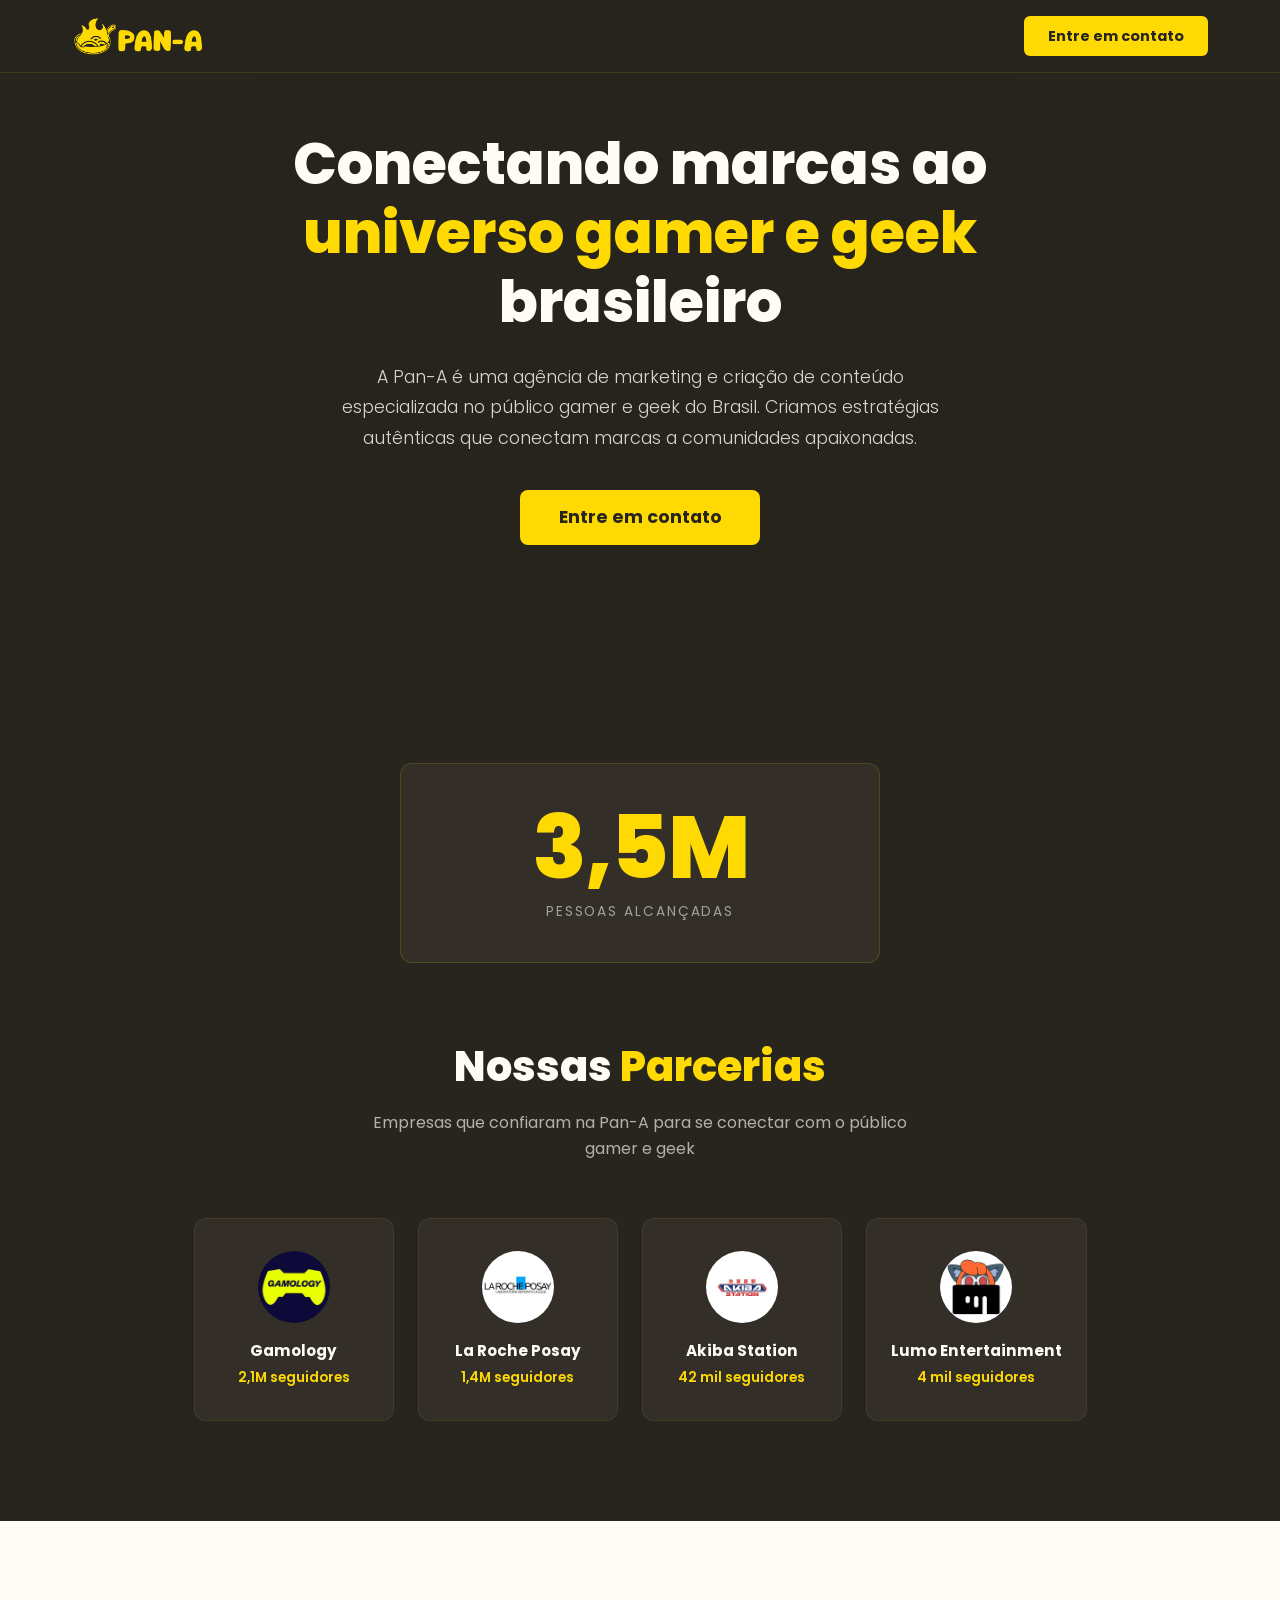
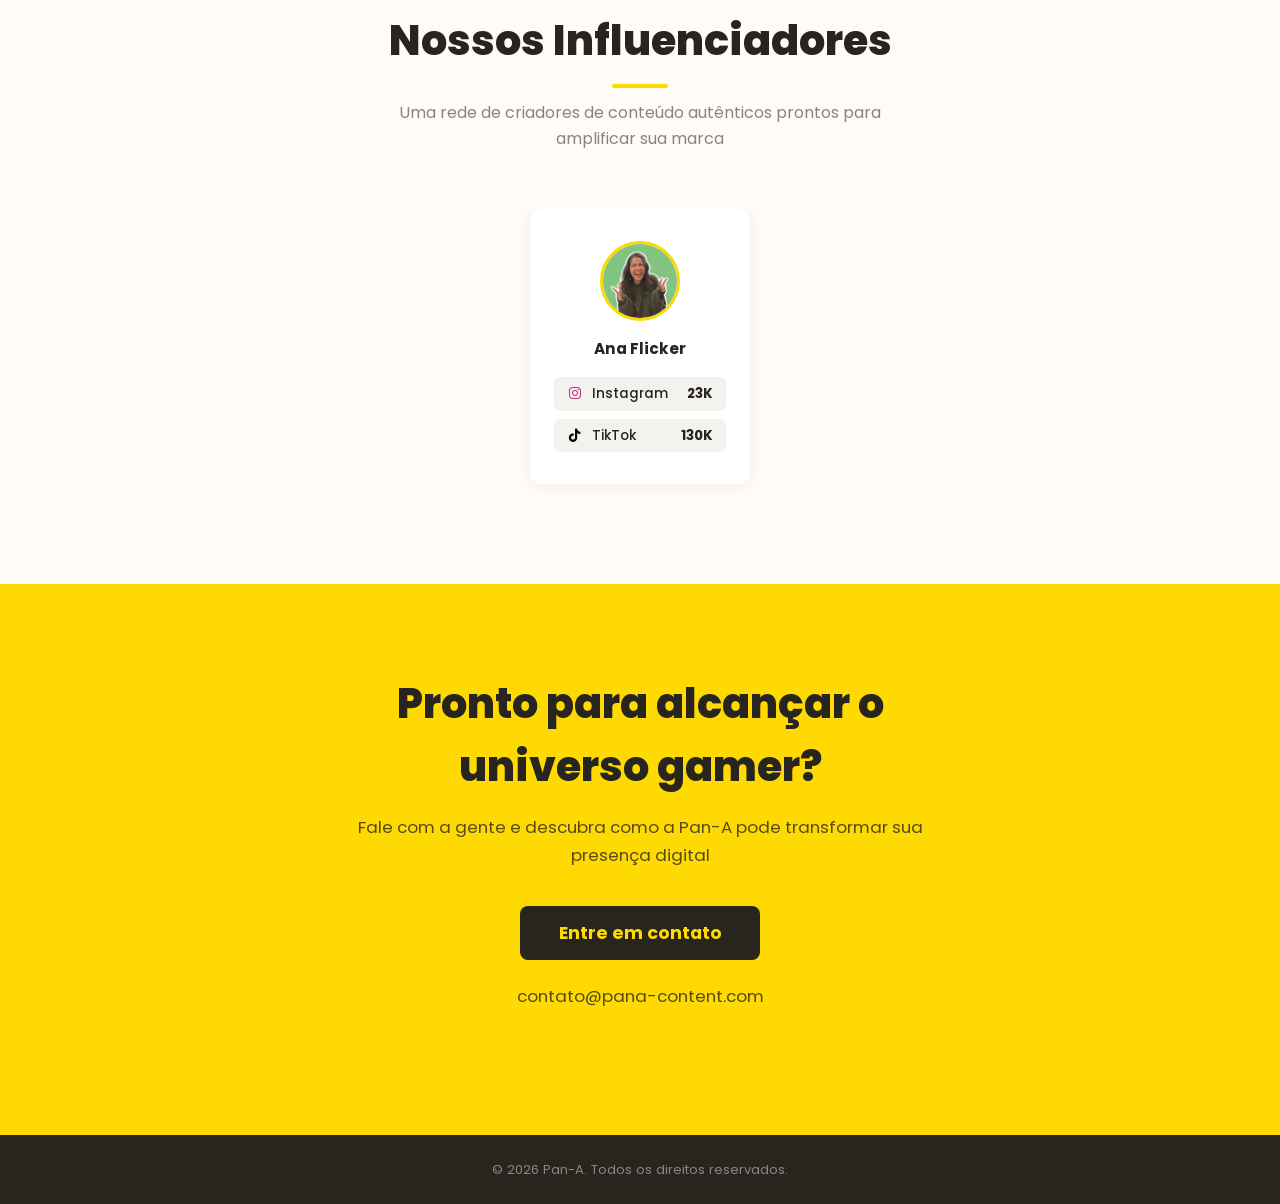
==== commit fa7ac438: "Add icons and adjust sizes" ====
--- a/index.html
+++ b/index.html
@@ -46,7 +46,7 @@
   <header id="header">
     <nav class="nav-container" aria-label="Navegação principal">
       <a href="#" class="logo" aria-label="Pan-A — página inicial">
-        <img src="img/logo.png" alt="Pan-A" height="56">
+        <img src="img/logo.png" alt="Pan-A">
       </a>
       <a href="mailto:contato@pana-content.com" class="btn-cta"
          aria-label="Enviar e-mail para contato@pana-content.com">
--- a/css/pana.css
+++ b/css/pana.css
@@ -40,13 +40,14 @@
 .nav-container {
   max-width: var(--max-w);
   margin: 0 auto;
-  padding: 0.5rem 2rem;
+  padding: 0 2rem;
+  height: 72px;
   display: flex;
   align-items: center;
   justify-content: space-between;
 }
 .logo img {
-  height: 56px;
+  height: 40px;
   width: auto;
   display: block;
 }
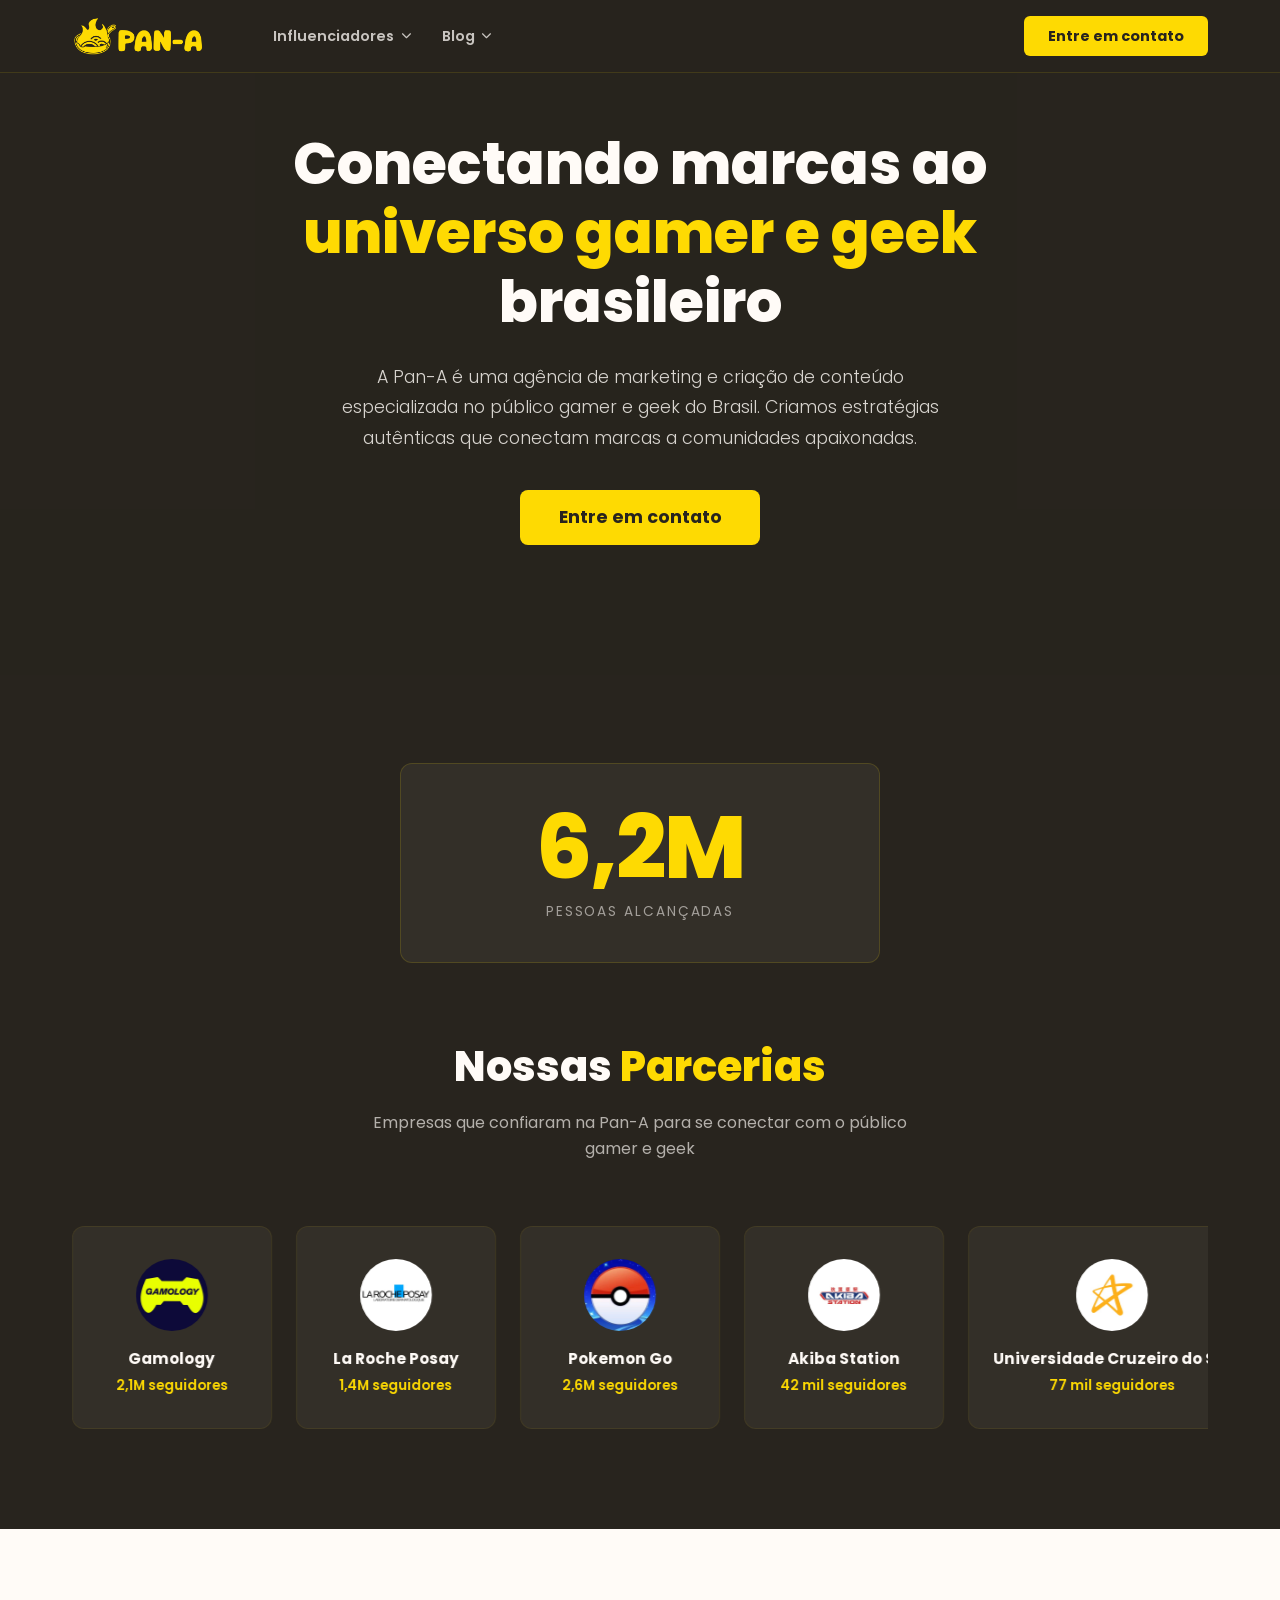
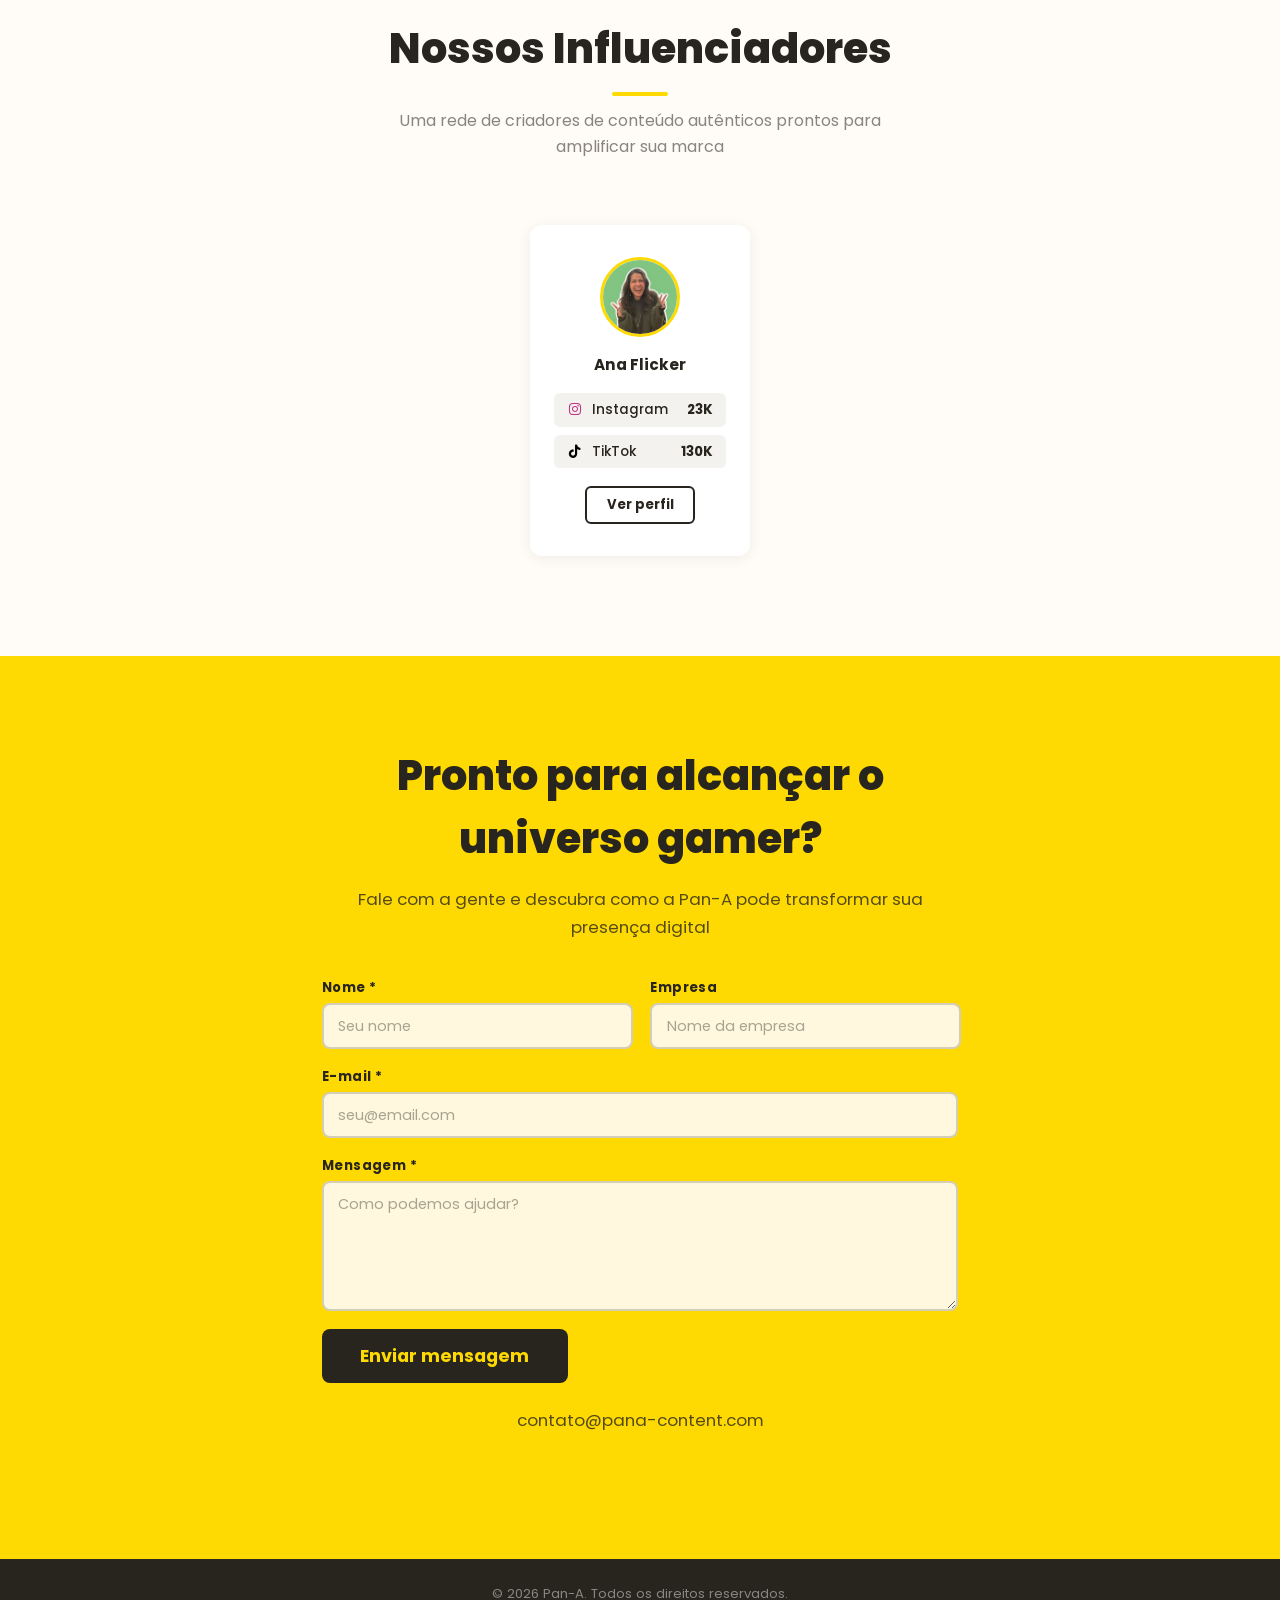
==== commit 4edb3e79: "BIG CHANGES - Adds Blog pages - Adds personal Influencer pages - Refactors e-mail sending system" ====
--- a/index.html
+++ b/index.html
@@ -48,8 +48,23 @@
       <a href="#" class="logo" aria-label="Pan-A — página inicial">
         <img src="img/logo.png" alt="Pan-A">
       </a>
-      <a href="mailto:contato@pana-content.com" class="btn-cta"
-         aria-label="Enviar e-mail para contato@pana-content.com">
+
+      <div class="nav-links">
+        <div class="nav-dropdown">
+          <button class="nav-dropdown-trigger" aria-expanded="false" aria-haspopup="true">
+            Influenciadores <i class="fa-solid fa-chevron-down" aria-hidden="true"></i>
+          </button>
+          <ul class="nav-dropdown-menu" id="influencers-nav-menu" aria-label="Lista de influenciadores"></ul>
+        </div>
+        <div class="nav-dropdown">
+          <button class="nav-dropdown-trigger" aria-expanded="false" aria-haspopup="true">
+            Blog <i class="fa-solid fa-chevron-down" aria-hidden="true"></i>
+          </button>
+          <ul class="nav-dropdown-menu" id="blog-nav-menu" data-base="blog/" aria-label="Posts do blog"></ul>
+        </div>
+      </div>
+
+      <a href="#contato" class="btn-cta" aria-label="Entre em contato">
         Entre em contato
       </a>
     </nav>
@@ -73,7 +88,7 @@
         no público gamer e geek do Brasil. Criamos estratégias autênticas que
         conectam marcas a comunidades apaixonadas.
       </p>
-      <a href="mailto:contato@pana-content.com" class="btn-cta btn-cta-lg">
+      <a href="#contato" class="btn-cta btn-cta-lg">
         Entre em contato
       </a>
     </div>
@@ -126,10 +141,34 @@
     <div class="cta-block">
       <h2 id="contato-title">Pronto para alcançar o universo gamer?</h2>
       <p>Fale com a gente e descubra como a Pan-A pode transformar sua presença digital</p>
-      <a href="mailto:contato@pana-content.com" class="btn-cta btn-cta-lg"
-         aria-label="Enviar e-mail para contato@pana-content.com">
-        Entre em contato
-      </a>
+
+      <form class="contact-form" id="contact-form"
+            action="https://formspree.io/f/REPLACE_WITH_YOUR_FORMSPREE_ID"
+            method="POST">
+        <div class="form-row">
+          <div class="form-group">
+            <label for="form-name">Nome *</label>
+            <input type="text" id="form-name" name="name" required placeholder="Seu nome">
+          </div>
+          <div class="form-group">
+            <label for="form-company">Empresa</label>
+            <input type="text" id="form-company" name="company" placeholder="Nome da empresa">
+          </div>
+        </div>
+        <div class="form-group">
+          <label for="form-email">E-mail *</label>
+          <input type="email" id="form-email" name="email" required placeholder="seu@email.com">
+        </div>
+        <div class="form-group">
+          <label for="form-message">Mensagem *</label>
+          <textarea id="form-message" name="message" rows="5" required placeholder="Como podemos ajudar?"></textarea>
+        </div>
+        <button type="submit" class="btn-cta btn-cta-lg form-submit">Enviar mensagem</button>
+        <p class="form-success" id="form-success" hidden>
+          ✓ Mensagem enviada! Entraremos em contato em breve.
+        </p>
+      </form>
+
       <p class="cta-email">contato@pana-content.com</p>
     </div>
   </section>
@@ -159,6 +198,7 @@
   <!-- Scripts -->
   <script>document.getElementById('year').textContent = new Date().getFullYear();</script>
   <script src="data.js"></script>
+  <script src="blog-posts.js"></script>
   <script src="js/pana.js"></script>
 
 </body>
--- a/css/pana.css
+++ b/css/pana.css
@@ -45,6 +45,7 @@
   display: flex;
   align-items: center;
   justify-content: space-between;
+  gap: 1.5rem;
 }
 .logo img {
   height: 40px;
@@ -58,6 +59,96 @@
   letter-spacing: 0.12em;
 }
 
+/* ─── NAV LINKS ───────────────────────────────────────────────────────────── */
+.nav-links {
+  display: flex;
+  align-items: center;
+  gap: 0.25rem;
+  margin-right: auto;
+  margin-left: 2rem;
+}
+.nav-link {
+  font-size: 0.9rem;
+  font-weight: 600;
+  color: rgba(255, 251, 247, 0.75);
+  padding: 0.45rem 0.85rem;
+  border-radius: 6px;
+  transition: color var(--ease), background var(--ease);
+}
+.nav-link:hover,
+.nav-link.active {
+  color: var(--light);
+  background: rgba(254, 218, 2, 0.1);
+}
+
+/* ─── NAV DROPDOWN ────────────────────────────────────────────────────────── */
+.nav-dropdown {
+  position: relative;
+}
+.nav-dropdown-trigger {
+  display: flex;
+  align-items: center;
+  gap: 0.4rem;
+  font-family: 'Poppins', sans-serif;
+  font-size: 0.9rem;
+  font-weight: 600;
+  color: rgba(255, 251, 247, 0.75);
+  background: none;
+  border: none;
+  padding: 0.45rem 0.85rem;
+  border-radius: 6px;
+  cursor: pointer;
+  transition: color var(--ease), background var(--ease);
+}
+.nav-dropdown-trigger:hover,
+.nav-dropdown:hover .nav-dropdown-trigger {
+  color: var(--light);
+  background: rgba(254, 218, 2, 0.1);
+}
+.nav-dropdown-trigger .fa-chevron-down {
+  font-size: 0.65rem;
+  transition: transform var(--ease);
+}
+.nav-dropdown:hover .nav-dropdown-trigger .fa-chevron-down,
+.nav-dropdown-trigger[aria-expanded="true"] .fa-chevron-down {
+  transform: rotate(180deg);
+}
+
+.nav-dropdown-menu {
+  position: absolute;
+  top: calc(100% + 8px);
+  left: 0;
+  min-width: 200px;
+  background: rgba(40, 36, 30, 0.98);
+  border: 1px solid rgba(254, 218, 2, 0.15);
+  border-radius: var(--radius);
+  padding: 0.5rem 0;
+  box-shadow: 0 8px 32px rgba(0, 0, 0, 0.4);
+  opacity: 0;
+  visibility: hidden;
+  transform: translateY(-6px);
+  transition: opacity var(--ease), visibility var(--ease), transform var(--ease);
+  z-index: 200;
+}
+.nav-dropdown:hover .nav-dropdown-menu,
+.nav-dropdown-trigger[aria-expanded="true"] + .nav-dropdown-menu {
+  opacity: 1;
+  visibility: visible;
+  transform: translateY(0);
+}
+.nav-dropdown-menu li a {
+  display: block;
+  padding: 0.6rem 1.1rem;
+  font-size: 0.88rem;
+  font-weight: 500;
+  color: rgba(255, 251, 247, 0.8);
+  transition: color var(--ease), background var(--ease);
+}
+.nav-dropdown-menu li a:hover {
+  color: var(--yellow);
+  background: rgba(254, 218, 2, 0.08);
+}
+
 /* ─── CTA BUTTON ──────────────────────────────────────────────────────────── */
 .btn-cta {
   display: inline-block;
@@ -68,6 +159,7 @@
   font-weight: 700;
   padding: 0.6rem 1.5rem;
   border-radius: 6px;
+  border: none;
   transition: background var(--ease), transform var(--ease);
   white-space: nowrap;
   cursor: pointer;
@@ -187,6 +279,7 @@
 
 .cards-scroll {
   overflow-x: auto;
+  padding-top: 8px;
   padding-bottom: 0.75rem;
 }
 .cards-grid {
@@ -195,6 +288,29 @@
   gap: 1.5rem;
   width: max-content;
   margin-inline: auto;
+}
+
+/* ─── PARTNERS MARQUEE ────────────────────────────────────────────────────── */
+#parcerias .cards-scroll {
+  overflow: hidden;
+}
+#parcerias .cards-grid {
+  margin-inline: 0;
+  animation: partners-marquee linear infinite;
+  will-change: transform;
+}
+#parcerias .cards-scroll:hover .cards-grid {
+  animation-play-state: paused;
+}
+
+@keyframes partners-marquee {
+  from { transform: translateX(0); }
+  to   { transform: translateX(-50%); }
+}
+
+@media (prefers-reduced-motion: reduce) {
+  #parcerias .cards-grid    { animation: none; }
+  #parcerias .cards-scroll  { overflow-x: auto; }
 }
 
 /* ─── PARTNER CARD ────────────────────────────────────────────────────────── */
@@ -259,20 +375,9 @@
   transition: box-shadow var(--ease), transform var(--ease);
   min-width: 220px;
   flex-shrink: 0;
-}
-.influencer-link {
-  display: block;
-  text-decoration: none;
-  color: inherit;
-  cursor: pointer;
-}
-.influencer-link img {
-  transition: transform var(--ease), box-shadow var(--ease);
-}
-.influencer-link:hover img {
-  transform: scale(1.06);
-  box-shadow: 0 0 0 3px var(--yellow);
-  border-radius: 50%;
+  display: flex;
+  flex-direction: column;
+  align-items: center;
 }
 .influencer-card:hover {
   box-shadow: 0 6px 28px rgba(40, 36, 30, 0.14);
@@ -293,6 +398,7 @@
   display: flex;
   flex-direction: column;
   gap: 0.5rem;
+  width: 100%;
 }
 .network-item {
   display: flex;
@@ -315,6 +421,22 @@
 .network-item.tiktok    .network-icon { color: #010101; }
 .network-item.twitch    .network-icon { color: #9146FF; }
 .network-item:hover     .network-icon { color: var(--dark) !important; }
+
+.btn-ver-perfil {
+  display: inline-block;
+  margin-top: 1.1rem;
+  padding: 0.45rem 1.2rem;
+  border-radius: 6px;
+  font-size: 0.82rem;
+  font-weight: 700;
+  color: var(--dark);
+  border: 2px solid var(--dark);
+  transition: background var(--ease), color var(--ease);
+}
+.btn-ver-perfil:hover {
+  background: var(--dark);
+  color: var(--yellow);
+}
 
 /* ─── CONTATO ─────────────────────────────────────────────────────────────── */
 #contato { background: var(--yellow); }
@@ -337,17 +459,80 @@
   line-height: 1.65;
   margin-bottom: 2.25rem;
 }
-#contato .btn-cta {
+.cta-email {
+  font-size: 0.88rem;
+  color: var(--dark);
+  opacity: 0.6;
+  margin-top: 1.5rem;
+}
+
+/* ─── CONTACT FORM ────────────────────────────────────────────────────────── */
+.contact-form {
+  text-align: left;
+  display: flex;
+  flex-direction: column;
+  gap: 1.1rem;
+  margin-bottom: 0.5rem;
+}
+.form-row {
+  display: grid;
+  grid-template-columns: 1fr 1fr;
+  gap: 1.1rem;
+}
+.form-group {
+  display: flex;
+  flex-direction: column;
+  gap: 0.35rem;
+}
+.form-group label {
+  font-size: 0.82rem;
+  font-weight: 700;
+  color: var(--dark);
+  letter-spacing: 0.03em;
+}
+.form-group input,
+.form-group textarea {
+  font-family: 'Poppins', sans-serif;
+  font-size: 0.9rem;
+  color: var(--dark);
+  background: rgba(255, 251, 247, 0.9);
+  border: 2px solid rgba(40, 36, 30, 0.2);
+  border-radius: 8px;
+  padding: 0.65rem 0.9rem;
+  transition: border-color var(--ease), box-shadow var(--ease);
+  outline: none;
+  resize: vertical;
+}
+.form-group input::placeholder,
+.form-group textarea::placeholder {
+  color: rgba(40, 36, 30, 0.4);
+}
+.form-group input:focus,
+.form-group textarea:focus {
+  border-color: var(--dark);
+  box-shadow: 0 0 0 3px rgba(40, 36, 30, 0.12);
+}
+.contact-form .btn-cta {
+  align-self: flex-start;
   background: var(--dark);
   color: var(--yellow);
-  display: inline-block;
-  margin-bottom: 1.4rem;
-}
-#contato .btn-cta:hover { background: #1a1712; }
-.cta-email {
-  font-size: 0.88rem;
-  color: var(--dark);
+  border: none;
+}
+.contact-form .btn-cta:hover { background: #1a1712; }
+.contact-form .btn-cta:disabled {
   opacity: 0.6;
+  cursor: not-allowed;
+  transform: none;
+}
+.form-success {
+  font-size: 0.95rem;
+  font-weight: 600;
+  color: var(--dark);
+  padding: 0.75rem 1rem;
+  background: rgba(40, 36, 30, 0.1);
+  border-radius: 8px;
+  border-left: 4px solid var(--dark);
+  margin-top: 0.25rem;
 }
 
 /* ─── FOOTER ──────────────────────────────────────────────────────────────── */
@@ -361,9 +546,361 @@
   border-top: 1px solid rgba(254, 218, 2, 0.07);
 }
 
+/* ─── INFLUENCER PROFILE PAGE ─────────────────────────────────────────────── */
+.profile-page {
+  padding-top: 72px;
+  min-height: 100vh;
+  background: var(--dark);
+}
+.profile-content {
+  max-width: 960px;
+  margin: 0 auto;
+  padding: 3.5rem 2rem 5rem;
+}
+
+/* Two-column top section */
+.profile-top {
+  display: flex;
+  gap: 3rem;
+  align-items: flex-start;
+  margin-bottom: 3.5rem;
+}
+.profile-image-col {
+  flex: 0 0 320px;
+}
+.profile-image-col img {
+  width: 100%;
+  border-radius: var(--radius);
+  object-fit: cover;
+  object-position: top;
+  display: block;
+}
+.profile-info-col {
+  flex: 1;
+  min-width: 0;
+}
+.profile-name {
+  font-size: clamp(1.8rem, 4vw, 2.8rem);
+  font-weight: 800;
+  color: var(--light);
+  margin-bottom: 0.75rem;
+}
+.profile-bio {
+  font-size: 1rem;
+  line-height: 1.8;
+  color: rgba(255, 251, 247, 0.75);
+  margin-bottom: 1.75rem;
+}
+.profile-networks {
+  display: flex;
+  flex-direction: column;
+  gap: 0.55rem;
+  max-width: 320px;
+}
+.profile-networks .network-item {
+  background: var(--dark-card);
+  color: var(--light);
+}
+.profile-networks .network-item:hover { background: var(--yellow); color: var(--dark); }
+.profile-networks .network-item:hover .network-icon { color: var(--dark) !important; }
+.profile-networks .network-item.tiktok .network-icon { color: var(--light); }
+
+.profile-actions {
+  display: flex;
+  gap: 1rem;
+  flex-wrap: wrap;
+  align-items: center;
+  margin-top: 2rem;
+}
+.btn-mediakit {
+  display: inline-flex;
+  align-items: center;
+  gap: 0.5rem;
+  background: var(--yellow);
+  color: var(--dark);
+  font-family: 'Poppins', sans-serif;
+  font-size: 0.95rem;
+  font-weight: 700;
+  padding: 0.75rem 1.8rem;
+  border-radius: 8px;
+  transition: background var(--ease), transform var(--ease);
+}
+.btn-mediakit:hover {
+  background: var(--yellow-dim);
+  transform: translateY(-2px);
+}
+.btn-back {
+  display: inline-flex;
+  align-items: center;
+  gap: 0.5rem;
+  background: var(--dark-card);
+  color: rgba(255, 251, 247, 0.8);
+  font-family: 'Poppins', sans-serif;
+  font-size: 0.9rem;
+  font-weight: 600;
+  padding: 0.75rem 1.8rem;
+  border-radius: 8px;
+  border: 1px solid rgba(255, 251, 247, 0.12);
+  transition: background var(--ease), border-color var(--ease), color var(--ease);
+}
+.btn-back:hover {
+  background: #3e3930;
+  border-color: rgba(255, 251, 247, 0.28);
+  color: var(--light);
+}
+
+/* ─── MEDIA KIT EMBED ────────────────────────────────────────────────────── */
+.mediakit-embed {
+  margin-top: 3rem;
+}
+.mediakit-title {
+  font-size: 1.1rem;
+  font-weight: 700;
+  color: rgba(255, 251, 247, 0.55);
+  text-transform: uppercase;
+  letter-spacing: 0.1em;
+  margin-bottom: 1rem;
+}
+.mediakit-iframe {
+  width: 100%;
+  height: 680px;
+  border: none;
+  border-radius: var(--radius);
+  background: var(--dark-card);
+}
+
+/* ─── BLOG INDEX PAGE ─────────────────────────────────────────────────────── */
+.blog-page {
+  padding-top: 72px;
+  min-height: 100vh;
+  background: var(--dark);
+}
+.blog-header {
+  background: var(--dark-card);
+  border-bottom: 1px solid rgba(254, 218, 2, 0.1);
+  padding: 4rem 2rem 3rem;
+  text-align: center;
+}
+.blog-header h1 {
+  font-size: clamp(2rem, 5vw, 3rem);
+  font-weight: 800;
+  color: var(--light);
+  margin-bottom: 0.5rem;
+}
+.blog-header p {
+  font-size: 1rem;
+  color: rgba(255, 251, 247, 0.6);
+}
+.blog-grid-section {
+  max-width: var(--max-w);
+  margin: 0 auto;
+  padding: 4rem 2rem;
+}
+.blog-grid {
+  display: grid;
+  grid-template-columns: repeat(auto-fill, minmax(320px, 1fr));
+  gap: 2rem;
+}
+.blog-card {
+  background: var(--dark-card);
+  border: 1px solid rgba(254, 218, 2, 0.08);
+  border-radius: var(--radius);
+  overflow: hidden;
+  transition: border-color var(--ease), transform var(--ease);
+  display: flex;
+  flex-direction: column;
+}
+.blog-card:hover {
+  border-color: rgba(254, 218, 2, 0.3);
+  transform: translateY(-4px);
+}
+.blog-card-cover {
+  width: 100%;
+  height: 200px;
+  object-fit: cover;
+  background: var(--dark);
+}
+.blog-card-cover-placeholder {
+  width: 100%;
+  height: 200px;
+  background: var(--dark);
+  display: flex;
+  align-items: center;
+  justify-content: center;
+  color: rgba(255, 251, 247, 0.2);
+  font-size: 2rem;
+}
+.blog-card-body {
+  padding: 1.5rem;
+  display: flex;
+  flex-direction: column;
+  flex: 1;
+}
+.blog-card-meta {
+  font-size: 0.78rem;
+  color: rgba(255, 251, 247, 0.45);
+  margin-bottom: 0.6rem;
+  display: flex;
+  gap: 0.75rem;
+}
+.blog-card-title {
+  font-size: 1.1rem;
+  font-weight: 700;
+  color: var(--light);
+  margin-bottom: 0.65rem;
+  line-height: 1.4;
+}
+.blog-card-excerpt {
+  font-size: 0.88rem;
+  line-height: 1.7;
+  color: rgba(255, 251, 247, 0.6);
+  flex: 1;
+  margin-bottom: 1.25rem;
+}
+.blog-card-link {
+  font-size: 0.85rem;
+  font-weight: 700;
+  color: var(--yellow);
+  display: inline-flex;
+  align-items: center;
+  gap: 0.3rem;
+  transition: gap var(--ease);
+}
+.blog-card-link:hover { gap: 0.55rem; }
+.blog-empty {
+  text-align: center;
+  padding: 5rem 2rem;
+  color: rgba(255, 251, 247, 0.4);
+}
+
+/* ─── BLOG POST PAGE ──────────────────────────────────────────────────────── */
+.post-page {
+  padding-top: 72px;
+  background: var(--dark);
+  min-height: 100vh;
+}
+.post-cover {
+  width: 100%;
+  max-height: 520px;
+  object-fit: cover;
+  object-position: center;
+  display: block;
+}
+.post-container {
+  max-width: 760px;
+  margin: 0 auto;
+  padding: 3.5rem 2rem 6rem;
+}
+.post-back {
+  display: inline-flex;
+  align-items: center;
+  gap: 0.4rem;
+  font-size: 0.82rem;
+  font-weight: 600;
+  color: rgba(255, 251, 247, 0.45);
+  margin-bottom: 2.5rem;
+  transition: color var(--ease);
+}
+.post-back:hover { color: var(--light); }
+.post-tags {
+  display: flex;
+  flex-wrap: wrap;
+  gap: 0.5rem;
+  margin-bottom: 1.25rem;
+}
+.post-tag {
+  font-size: 0.72rem;
+  font-weight: 700;
+  text-transform: uppercase;
+  letter-spacing: 0.1em;
+  color: var(--dark);
+  background: var(--yellow);
+  padding: 0.25rem 0.7rem;
+  border-radius: 4px;
+}
+.post-title {
+  font-size: clamp(1.8rem, 4.5vw, 2.8rem);
+  font-weight: 800;
+  color: var(--light);
+  line-height: 1.2;
+  margin-bottom: 1.5rem;
+}
+.post-author {
+  display: flex;
+  align-items: center;
+  gap: 0.85rem;
+  padding: 1rem 0;
+  border-top: 1px solid rgba(254, 218, 2, 0.1);
+  border-bottom: 1px solid rgba(254, 218, 2, 0.1);
+  margin-bottom: 2.5rem;
+}
+.post-author-avatar {
+  width: 44px;
+  height: 44px;
+  border-radius: 50%;
+  object-fit: cover;
+  background: var(--dark-card);
+  flex-shrink: 0;
+}
+.post-author-info strong {
+  display: block;
+  font-size: 0.9rem;
+  font-weight: 700;
+  color: var(--light);
+}
+.post-author-info span {
+  font-size: 0.78rem;
+  color: rgba(255, 251, 247, 0.45);
+}
+.post-body {
+  font-size: 1.02rem;
+  line-height: 1.85;
+  color: rgba(255, 251, 247, 0.82);
+}
+.post-body h2 {
+  font-size: 1.5rem;
+  font-weight: 700;
+  color: var(--light);
+  margin: 2.5rem 0 0.85rem;
+}
+.post-body h3 {
+  font-size: 1.2rem;
+  font-weight: 600;
+  color: var(--light);
+  margin: 2rem 0 0.65rem;
+}
+.post-body p {
+  margin-bottom: 1.4rem;
+}
+.post-body img {
+  width: 100%;
+  border-radius: var(--radius);
+  margin: 1.5rem 0;
+  object-fit: cover;
+}
+.post-body strong { color: var(--light); }
+.post-body a { color: var(--yellow); text-decoration: underline; }
+.post-body a:hover { color: var(--yellow-dim); }
+.post-body ul,
+.post-body ol {
+  padding-left: 1.5rem;
+  margin-bottom: 1.4rem;
+}
+.post-body li { margin-bottom: 0.4rem; }
+.post-body blockquote {
+  border-left: 4px solid var(--yellow);
+  padding: 0.75rem 1.2rem;
+  margin: 1.5rem 0;
+  background: var(--dark-card);
+  border-radius: 0 var(--radius) var(--radius) 0;
+  font-style: italic;
+}
+
 /* ─── RESPONSIVE ──────────────────────────────────────────────────────────── */
 @media (max-width: 768px) {
-  .nav-container { padding: 0.8rem 1.25rem; }
+  .nav-container { padding: 0.8rem 1.25rem; gap: 0.75rem; }
+  .nav-links { margin-left: 0.5rem; gap: 0; }
+  .nav-link, .nav-dropdown-trigger { padding: 0.4rem 0.6rem; font-size: 0.82rem; }
 
   .section-inner { padding: 4rem 1.25rem; }
 
@@ -373,5 +910,14 @@
   .influencer-card { padding: 1.5rem 1rem; }
 
   .cta-block { padding: 4rem 1.25rem; }
-}
-
+
+  .form-row { grid-template-columns: 1fr; }
+
+  .profile-top { flex-direction: column; gap: 1.75rem; }
+  .profile-image-col { flex: none; width: 100%; max-width: 320px; }
+  .profile-content { padding: 2.5rem 1.25rem 4rem; }
+
+  .post-container { padding: 2.5rem 1.25rem 4rem; }
+
+  .blog-grid { grid-template-columns: 1fr; }
+}
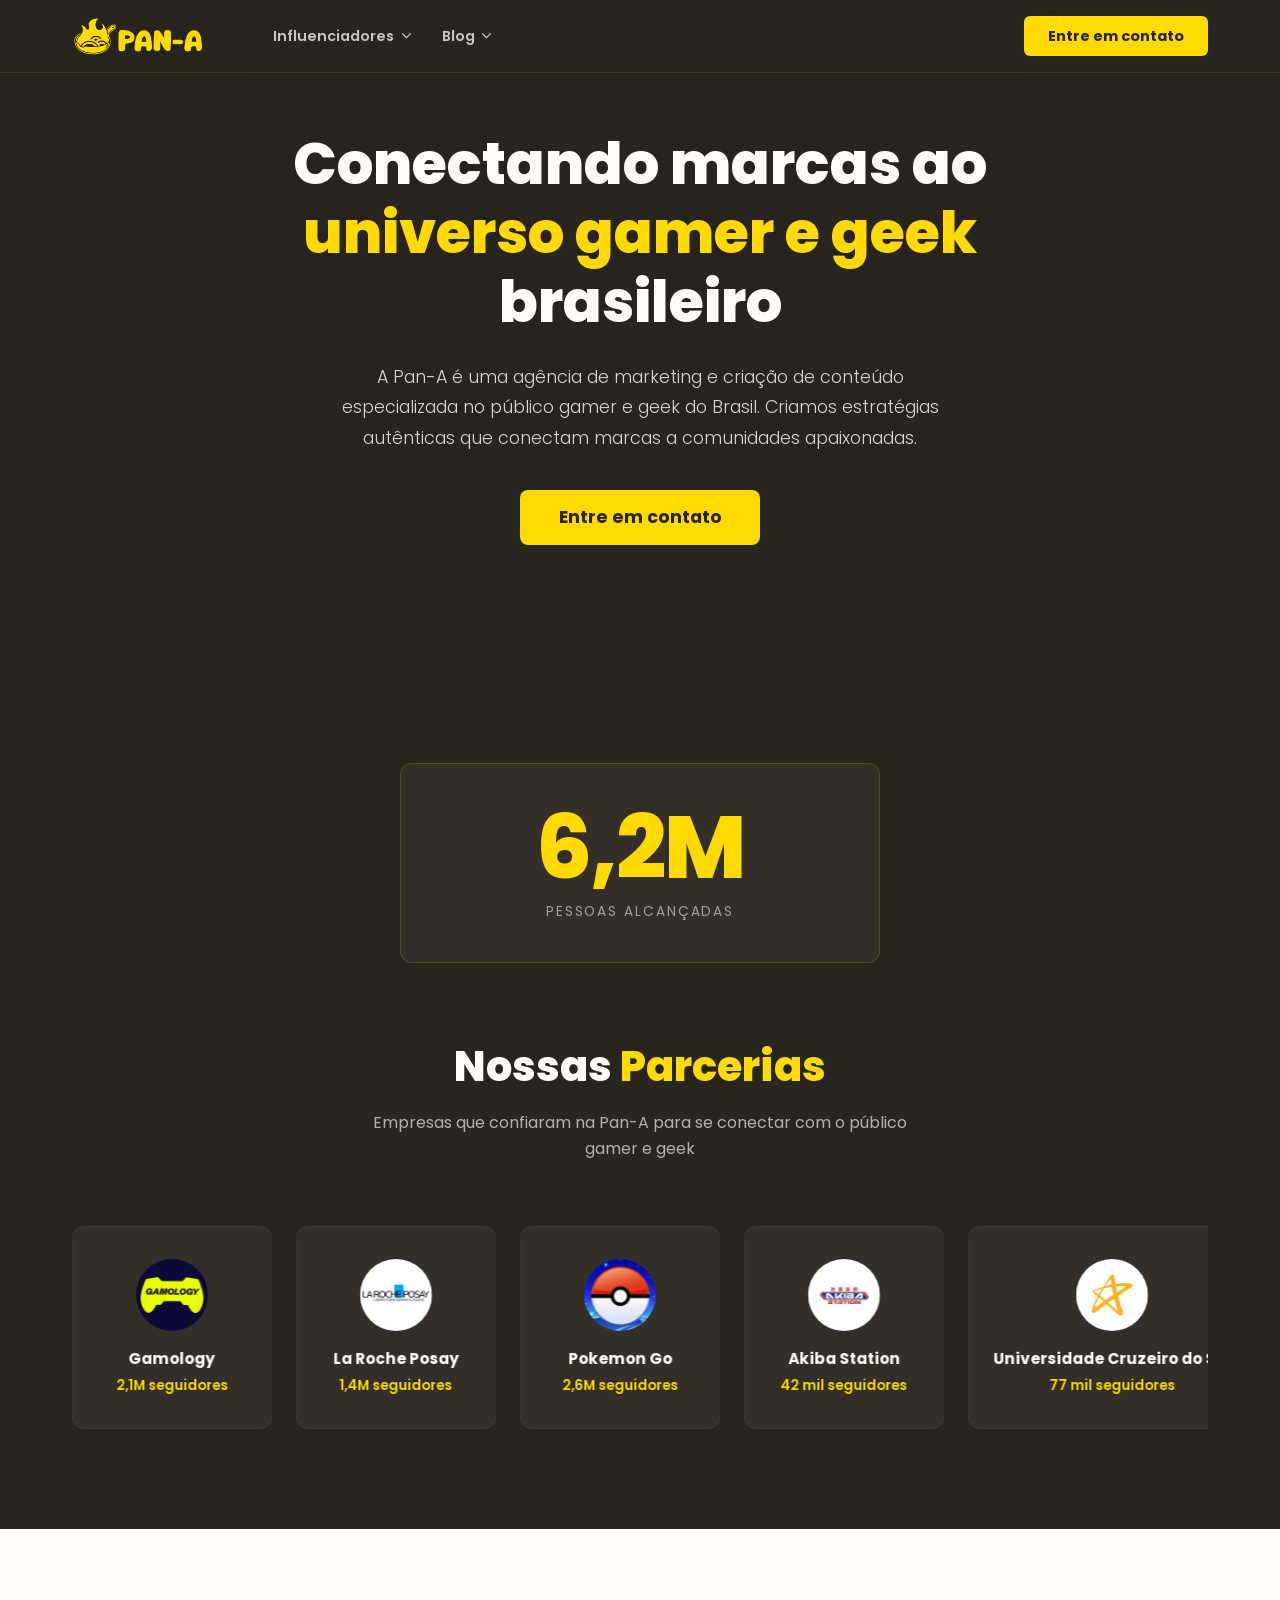
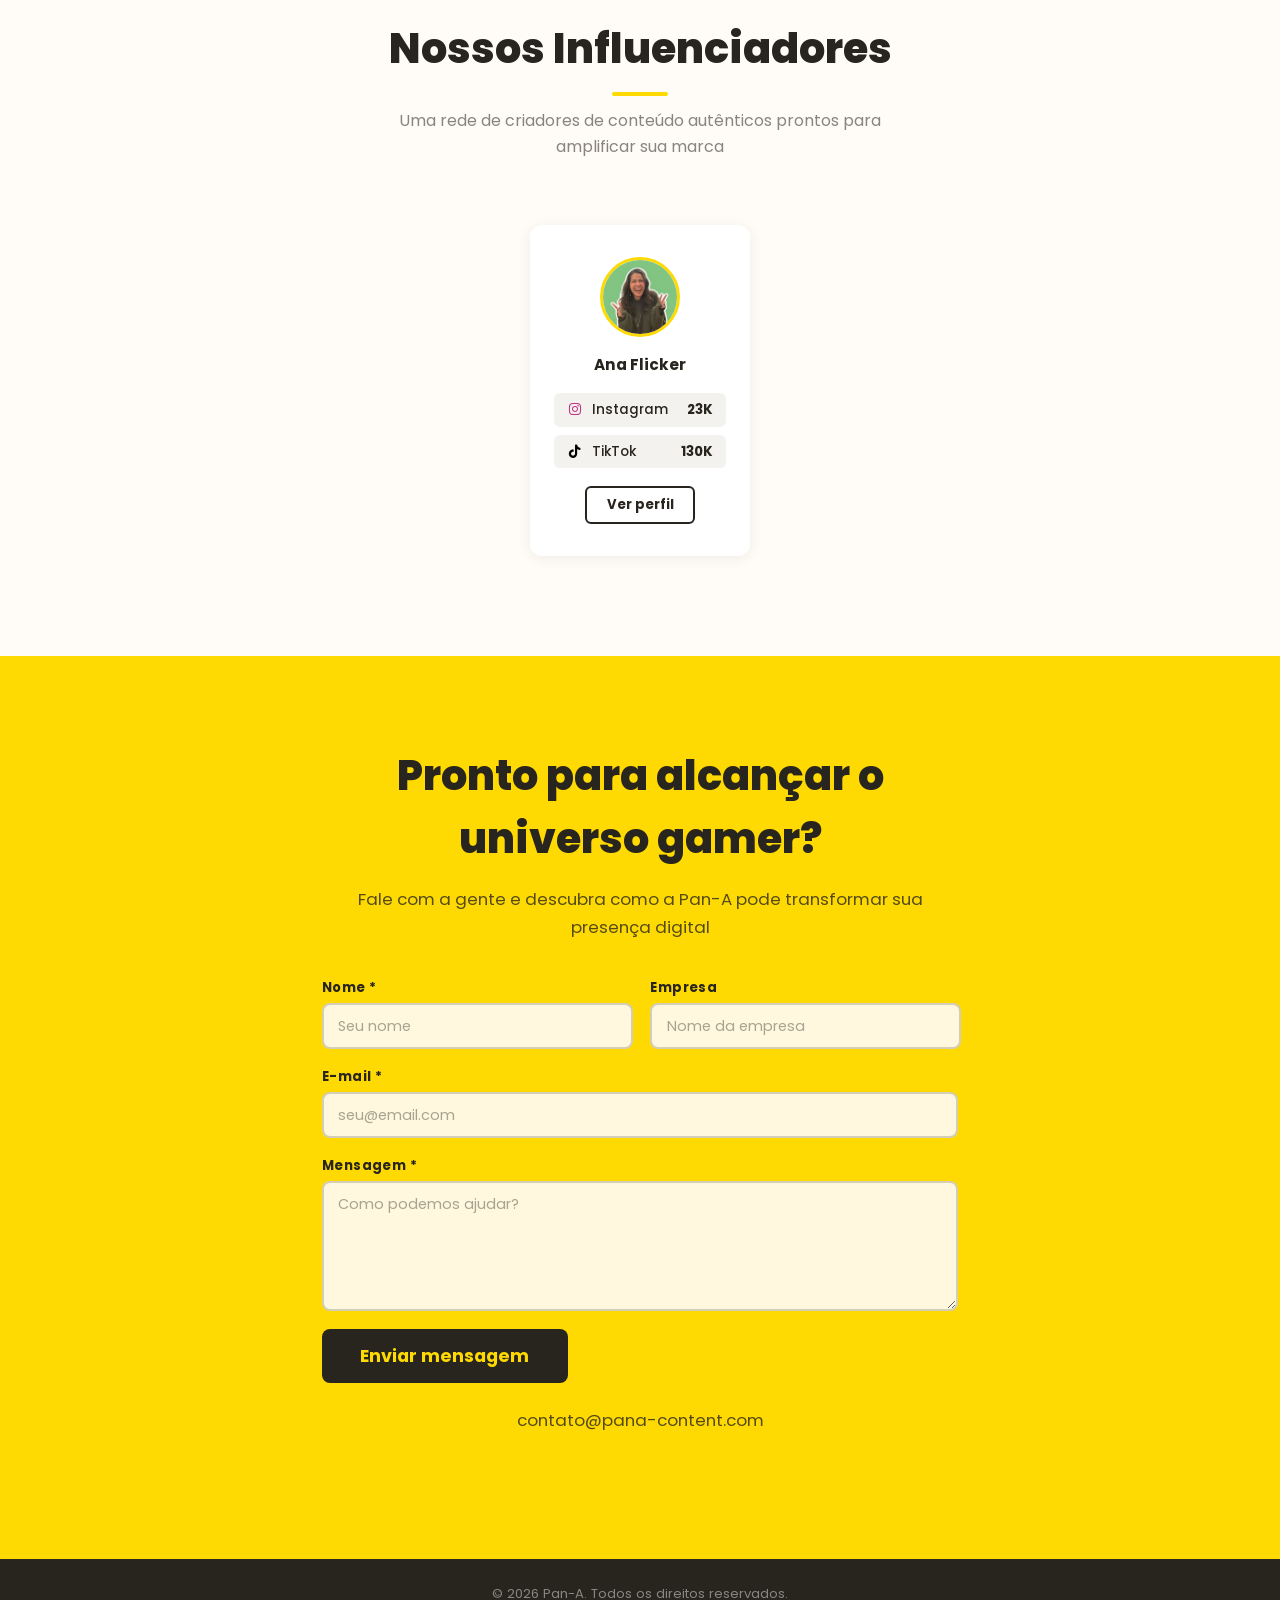
==== commit 5df19b1f: "Working formspree code" ====
--- a/index.html
+++ b/index.html
@@ -142,9 +142,7 @@
       <h2 id="contato-title">Pronto para alcançar o universo gamer?</h2>
       <p>Fale com a gente e descubra como a Pan-A pode transformar sua presença digital</p>
 
-      <form class="contact-form" id="contact-form"
-            action="https://formspree.io/f/REPLACE_WITH_YOUR_FORMSPREE_ID"
-            method="POST">
+      <form class="contact-form" id="contact-form" method="POST">
         <div class="form-row">
           <div class="form-group">
             <label for="form-name">Nome *</label>
@@ -197,6 +195,7 @@
 
   <!-- Scripts -->
   <script>document.getElementById('year').textContent = new Date().getFullYear();</script>
+  <script src="config.js"></script>
   <script src="data.js"></script>
   <script src="blog-posts.js"></script>
   <script src="js/pana.js"></script>
